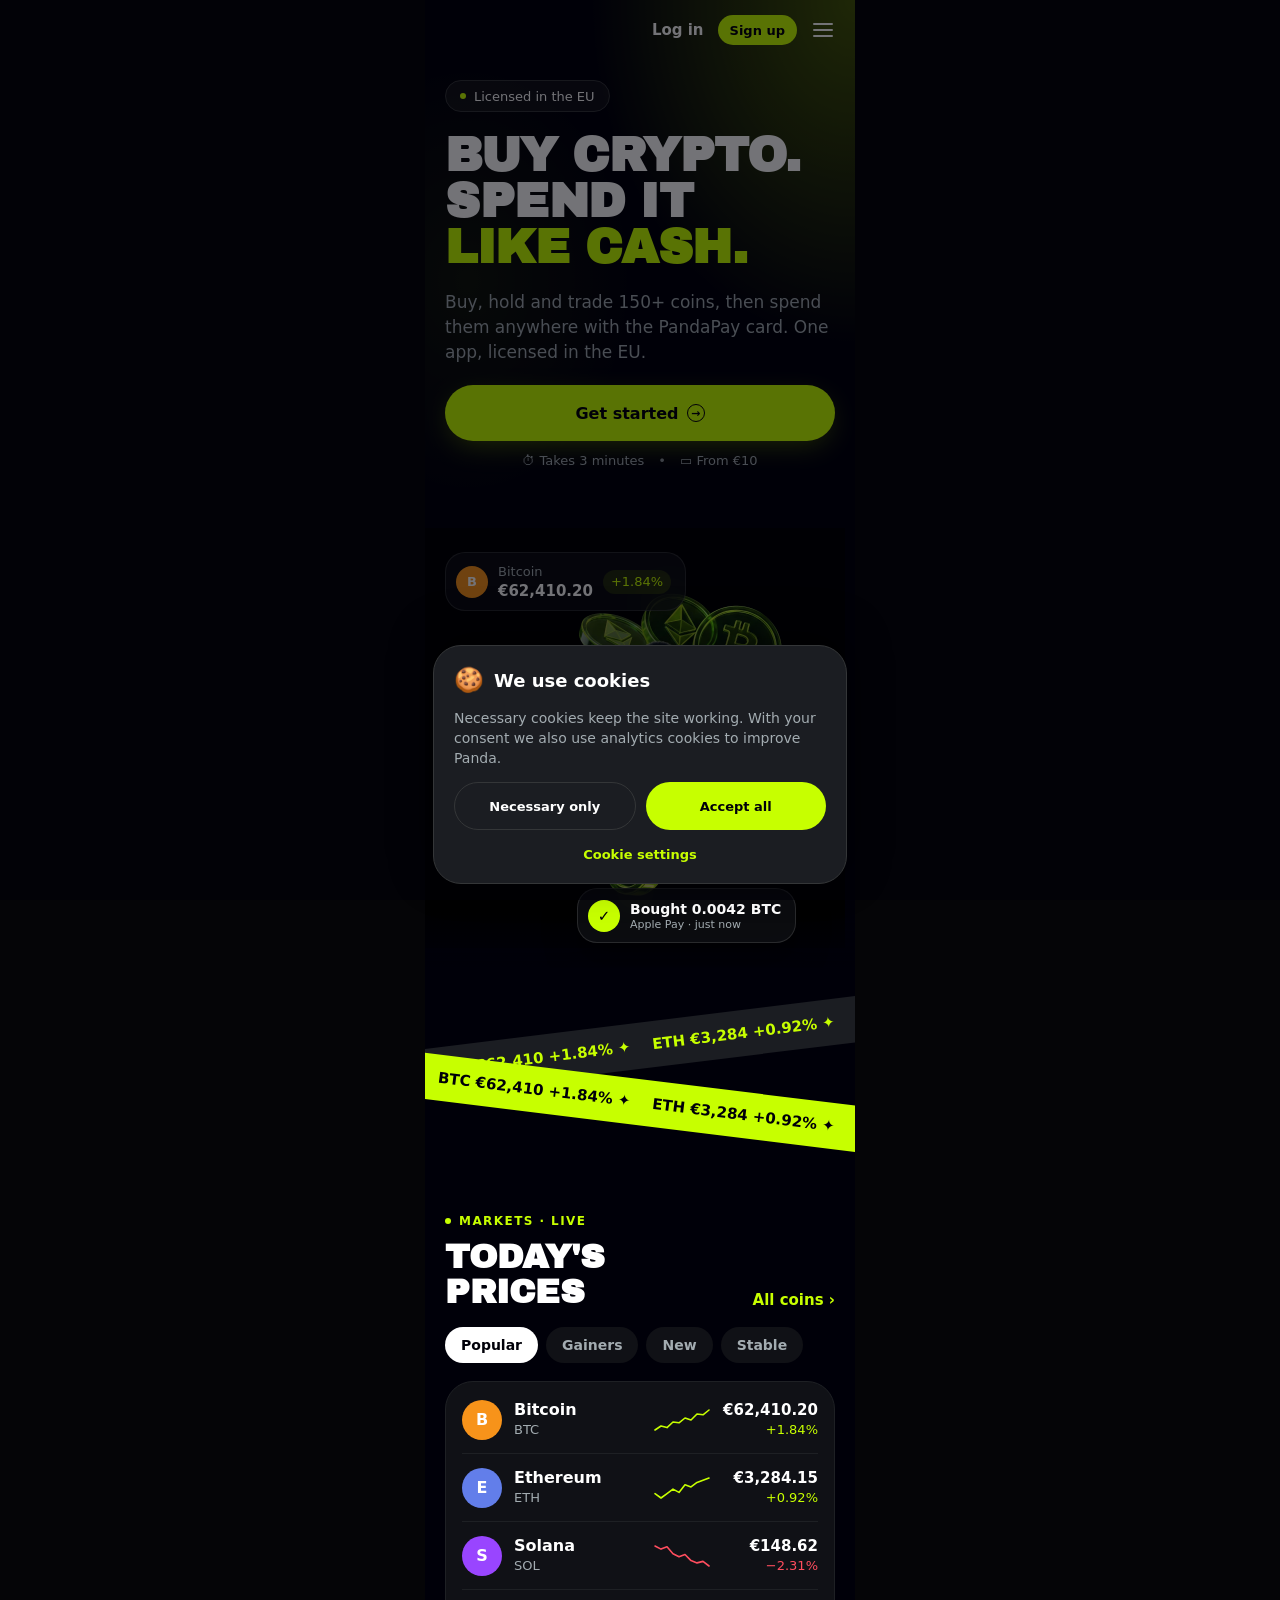
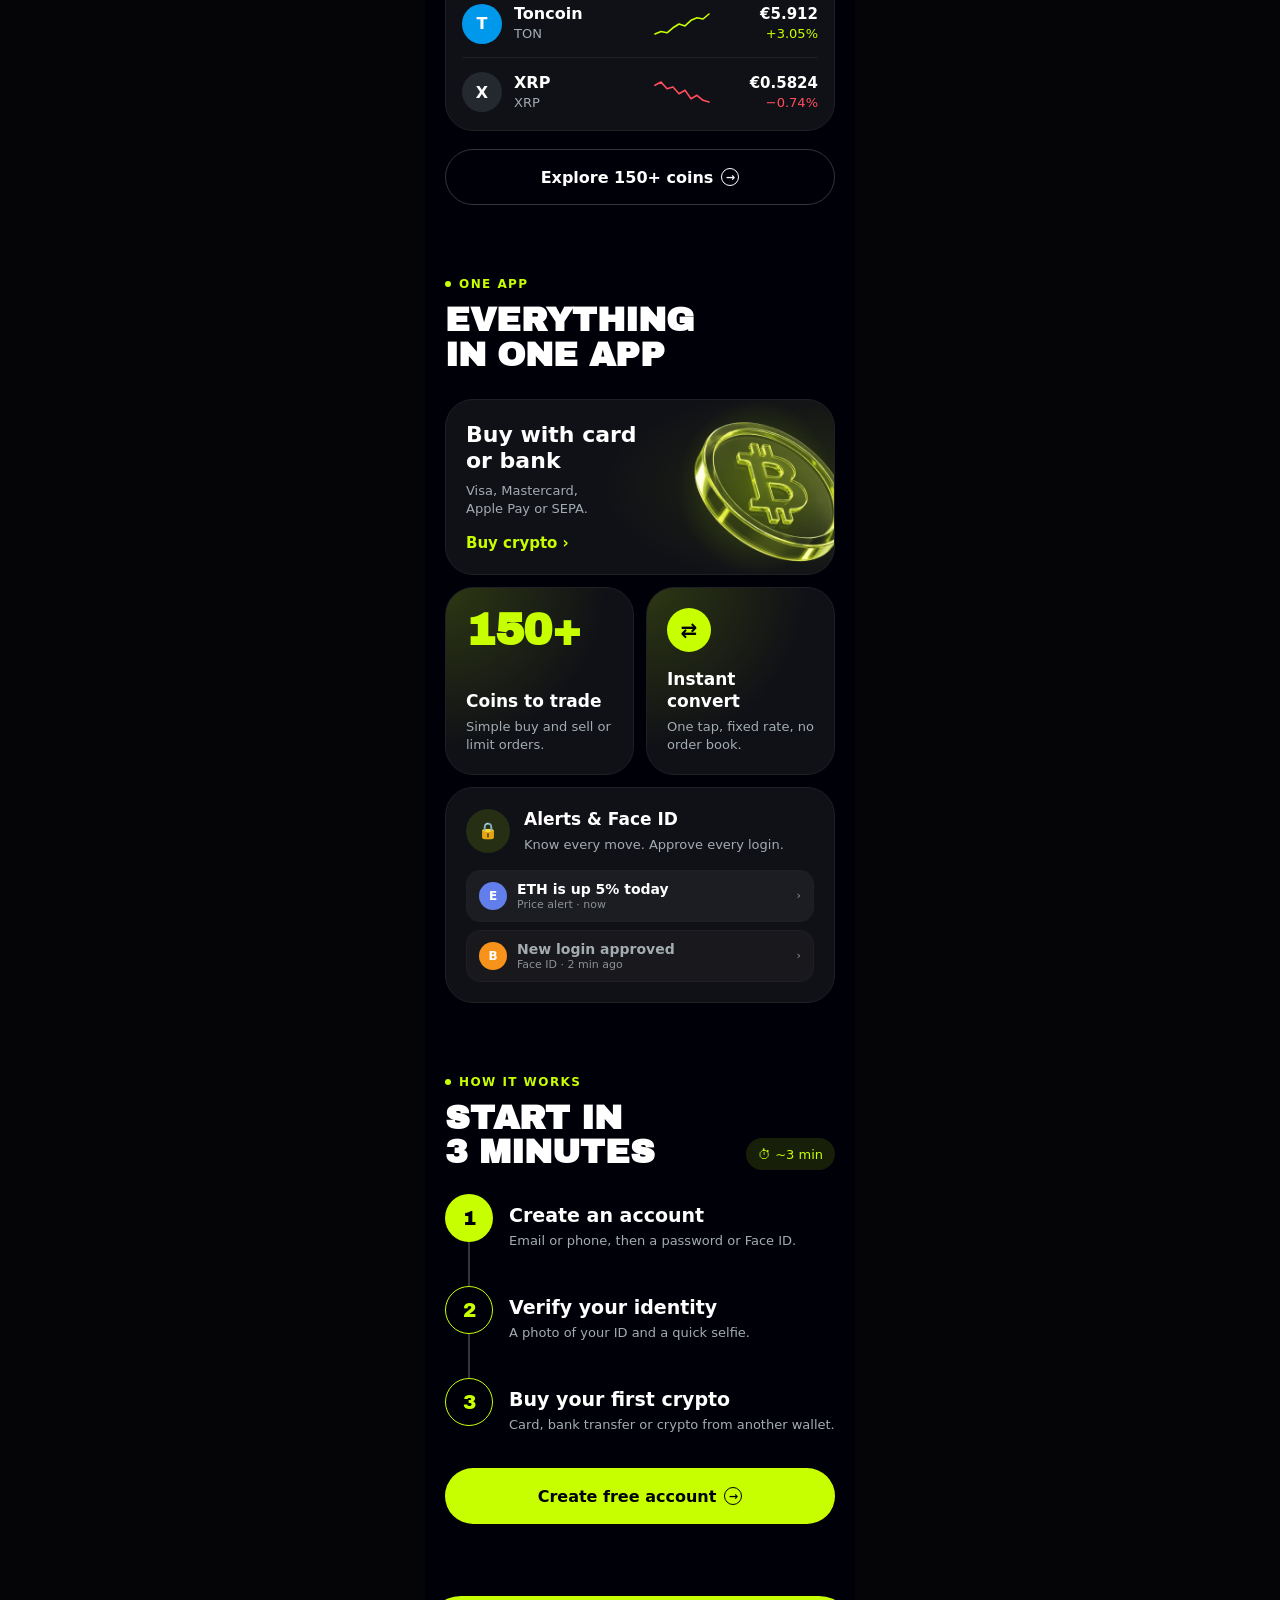
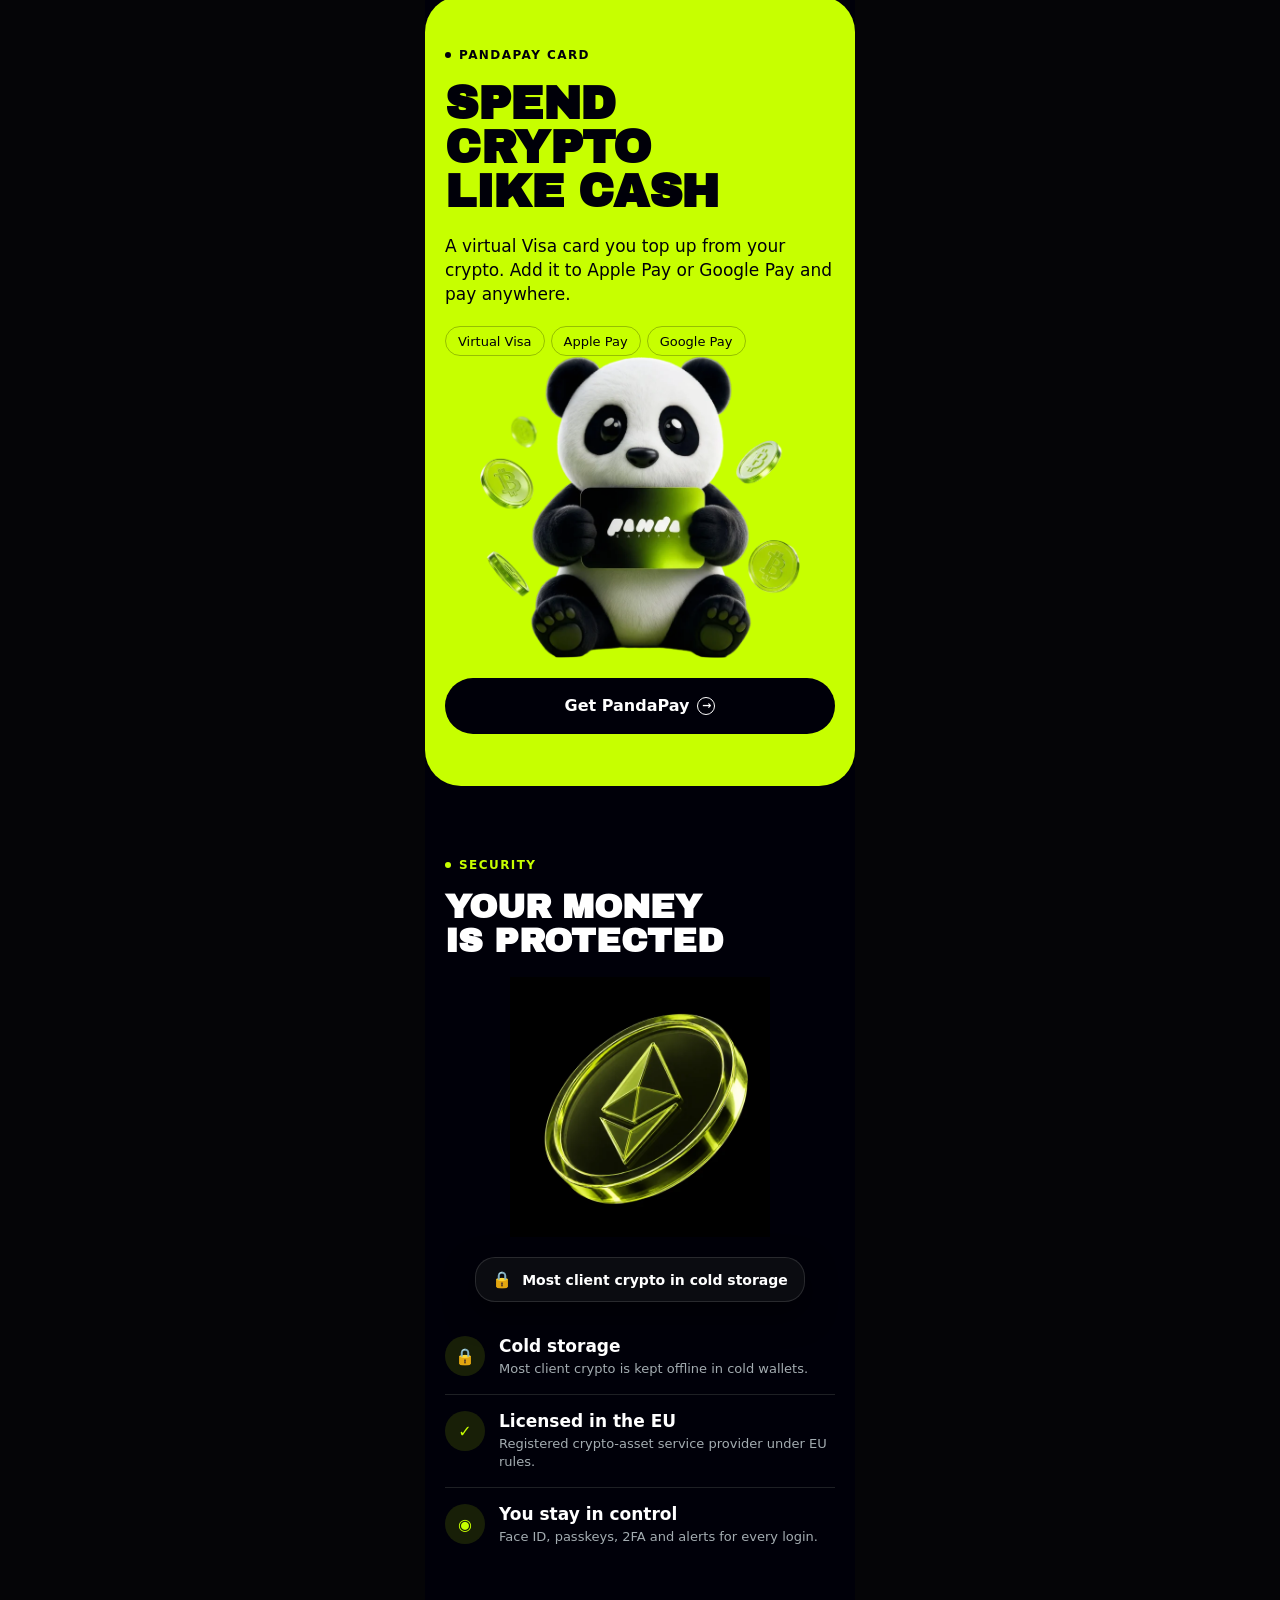
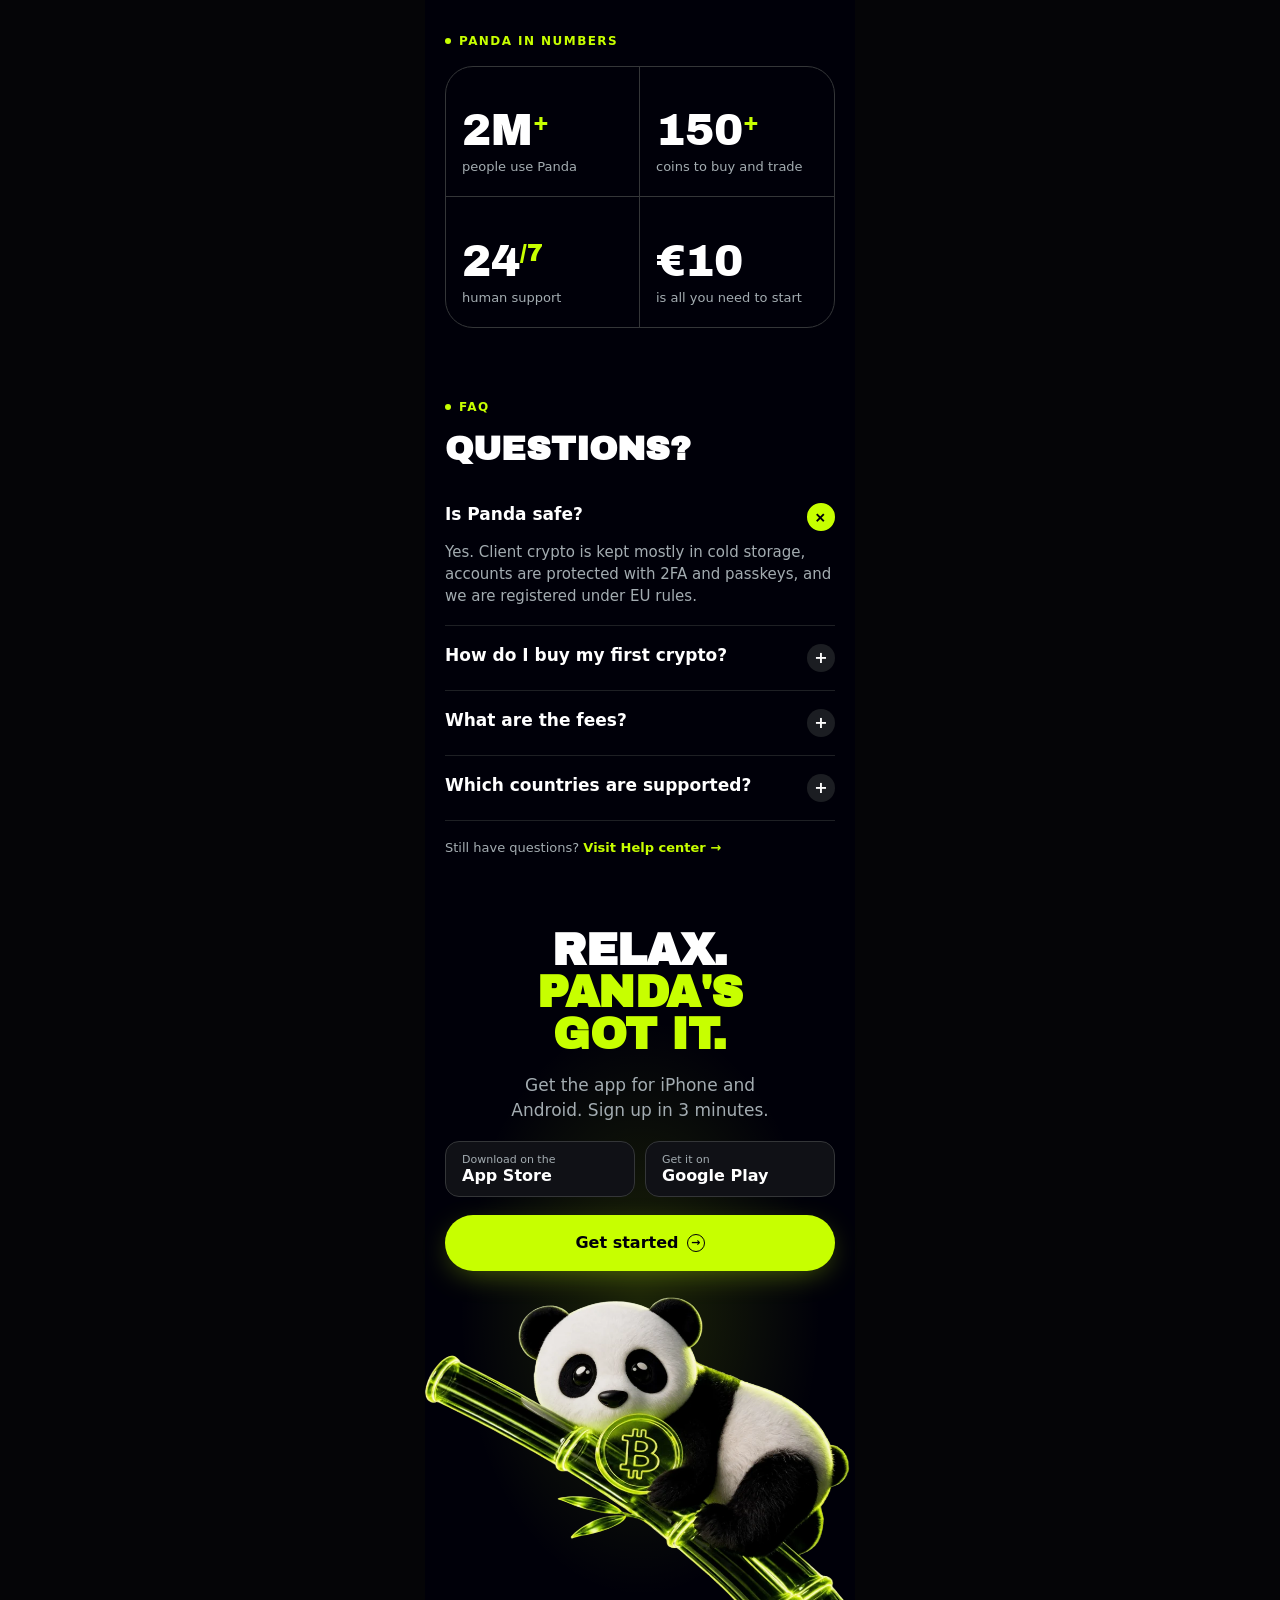
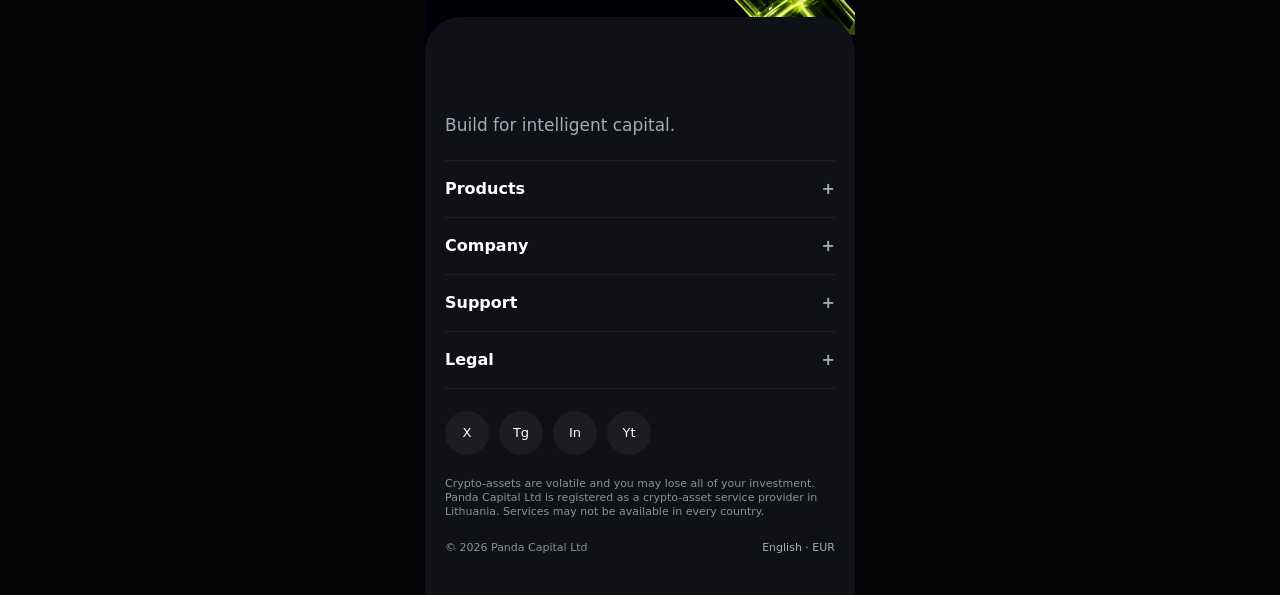
==== index.html @ d00f2fda "Panda Capital mobile site prototype (v3)" ====
<!doctype html>
<html lang="en">
<head>
<meta charset="utf-8">
<meta name="viewport" content="width=device-width, initial-scale=1, viewport-fit=cover">
<title>Panda Capital</title>
<meta name="theme-color" content="#000009">
<meta name="robots" content="noindex, nofollow">
<link rel="preconnect" href="https://fonts.googleapis.com">
<link rel="preconnect" href="https://fonts.gstatic.com" crossorigin>
<!-- Запасной дисплейный шрифт: ABC Gravity - триал, работает только где он установлен локально -->
<link href="https://fonts.googleapis.com/css2?family=Archivo+Black&display=swap" rel="stylesheet">
<style>
:root{
  --bg:#000009; --surface:#101116; --elevated:#1b1d22; --field:#15171b;
  --text:#fff; --text2:#a3acb1; --text3:#8a9195; --on-accent:#000009;
  --line:#1e2024; --line-strong:#343638;
  --lime:#c7ff00; --lime-soft:rgba(199,255,0,.12); --down:#ff4d5e; --down-soft:rgba(255,77,94,.15);
  --r-s:8px; --r-m:14px; --r-l:20px; --r-xl:28px;
  --g:20px;
  --display:'ABC Gravity Unlicensed Trial','ABC Gravity','Archivo Black',system-ui,sans-serif;
  --sans:-apple-system,BlinkMacSystemFont,'SF Pro Text','SF Pro',system-ui,'Segoe UI',Roboto,sans-serif;
}
*{box-sizing:border-box;margin:0;padding:0}
html{background:#050507}
body{font-family:var(--sans);color:var(--text);background:var(--bg);-webkit-font-smoothing:antialiased;max-width:430px;margin:0 auto;min-height:100vh;overflow-x:hidden;position:relative}
a{color:inherit;text-decoration:none}
button{font:inherit;color:inherit;background:none;border:0;cursor:pointer}
input{font:inherit;color:inherit;background:none;border:0;outline:0;width:100%}
img{display:block;max-width:100%}

/* ---------- свечение из правого верхнего угла (за шапкой) ---------- */
.glow{position:absolute;inset:0 0 auto 0;height:560px;pointer-events:none;z-index:0;
  background:radial-gradient(62% 62% at 100% 0%,rgba(199,255,0,.34),rgba(199,255,0,0) 100%),radial-gradient(40% 40% at 10% 50%,rgba(199,255,0,.08),rgba(199,255,0,0) 100%)}
.page{position:relative;display:none}
.page.on{display:block}
.page>*{position:relative;z-index:1}
.page>.glow{position:absolute;z-index:0}

/* ---------- шапка ---------- */
.hdr{display:flex;align-items:center;justify-content:space-between;height:60px;padding:0 var(--g);position:sticky;top:0;z-index:20;transition:background .2s}
.hdr.scrolled{background:rgba(0,0,9,.82);backdrop-filter:blur(16px);-webkit-backdrop-filter:blur(16px)}
.logo{width:104px;height:30px}
.hdr-r{display:flex;align-items:center;gap:14px}
.hdr .login{font-size:15px;font-weight:600}
.pill-lime{background:var(--lime);color:var(--on-accent);font-size:13px;font-weight:600;height:30px;padding:0 12px;border-radius:999px;display:inline-flex;align-items:center}
.burger{width:24px;height:24px;display:grid;place-items:center}
.burger i,.burger i:before,.burger i:after{display:block;width:20px;height:2px;background:#fff;border-radius:2px;position:relative;content:""}
.burger i:before{position:absolute;top:-6px}.burger i:after{position:absolute;top:6px}
.close-btn{width:40px;height:40px;border-radius:50%;background:var(--surface);display:grid;place-items:center;font-size:14px;font-weight:700}

/* ---------- типографика ---------- */
.disp{font-family:var(--display);font-weight:900;text-transform:uppercase;letter-spacing:-.01em;line-height:.98}
.lime{color:var(--lime)}
.eyebrow{display:flex;align-items:center;gap:8px;font-size:12px;font-weight:600;letter-spacing:.12em;text-transform:uppercase;color:var(--lime)}
.eyebrow:before{content:"";width:6px;height:6px;border-radius:50%;background:currentColor}
.h2{font-family:var(--display);font-size:34px;line-height:1.02;text-transform:uppercase}
.lede{font-size:17px;line-height:25px;color:var(--text2)}
.cap{font-size:13px;line-height:18px;color:var(--text2)}
.micro{font-size:11px;line-height:14px;color:var(--text3)}
.sec{padding:0 var(--g);margin-top:72px}
.sec>*+*{margin-top:18px}
.title-block>*+*{margin-top:12px}

/* ---------- кнопки ---------- */
.btn{display:flex;align-items:center;justify-content:center;gap:8px;height:56px;width:100%;border-radius:999px;font-size:16px;font-weight:600;transition:transform .12s,opacity .12s}
.btn:active{transform:scale(.98)}
.btn.lime{background:var(--lime);color:var(--on-accent)}
.btn.shine{box-shadow:0 8px 28px -6px rgba(199,255,0,.35)}
.btn.dark{background:var(--elevated)}
.btn.black{background:#000009;color:#fff}
.btn.ghost{border:1px solid var(--line-strong)}
.btn.sm{height:48px;font-size:13px}
.btn[disabled]{opacity:.5;pointer-events:none}
.arr{width:18px;height:18px;border-radius:50%;border:1.6px solid currentColor;display:inline-grid;place-items:center;font-size:11px;line-height:1}

/* ---------- карточки ---------- */
.card{background:var(--surface);border:1px solid var(--line);border-radius:var(--r-xl)}
.chip{display:inline-flex;align-items:center;gap:8px;height:32px;padding:0 14px;border-radius:999px;background:rgba(255,255,255,.06);border:1px solid var(--line-strong);font-size:13px;font-weight:500}
.chip .dot{width:6px;height:6px;border-radius:50%;background:var(--lime)}
.tag{display:inline-flex;align-items:center;height:28px;padding:0 12px;border-radius:999px;background:rgba(255,255,255,.06);font-size:13px;font-weight:500;color:var(--text2)}
.seg{display:flex;gap:8px;overflow-x:auto;scrollbar-width:none}
.seg::-webkit-scrollbar{display:none}
.seg button{flex:none;height:36px;padding:0 16px;border-radius:999px;background:var(--surface);color:var(--text2);font-size:14px;font-weight:600}
.seg button.on{background:#fff;color:var(--on-accent)}
.hair{height:1px;background:var(--line)}
.glass{display:inline-flex;align-items:center;gap:10px;padding:10px 14px 10px 10px;border-radius:var(--r-l);background:rgba(16,17,22,.72);border:1px solid rgba(255,255,255,.12);backdrop-filter:blur(18px);-webkit-backdrop-filter:blur(18px);box-shadow:0 12px 30px rgba(0,0,0,.5)}
.coin{flex:none;border-radius:50%;display:grid;place-items:center;font-weight:700;color:#fff}
.badge-up{display:inline-flex;align-items:center;height:24px;padding:0 8px;border-radius:999px;background:var(--lime-soft);color:var(--lime);font-size:13px;font-weight:500}
.up{color:var(--lime)}.down{color:var(--down)}
.screen{mix-blend-mode:screen}

/* ---------- HOME ---------- */
.hero{padding:20px var(--g) 0}
.hero>*+*{margin-top:20px}
.hero h1{font-size:48px;line-height:46px}
.hero-meta{display:flex;justify-content:center;gap:14px;font-size:13px;color:var(--text2);margin-top:12px}
.hero-meta span+span:before{content:"•";margin-right:14px;color:var(--text3)}
.hero-vis{position:relative;height:480px;margin:20px 0 8px;overflow:hidden}
.hero-vis img{position:absolute;left:0;top:40px;width:420px;height:420px}
.hero-vis:after{content:"";position:absolute;inset:0;background:linear-gradient(180deg,rgba(0,0,9,0) 86%,#000009)}
.hero-vis .glass{position:absolute;z-index:2}
.float{animation:float 5s ease-in-out infinite}
@keyframes float{50%{transform:translateY(-6px)}}

.tickers{position:relative;height:190px;overflow:hidden}
.band{position:absolute;left:-14px;width:200%;height:46px;display:flex;align-items:center;white-space:nowrap}
.band .track{display:flex;gap:22px;padding-left:24px;animation:marq 26s linear infinite}
.band span{font-size:15px;font-weight:600}
.band b{font-weight:700}
.band.a{top:22px;background:var(--elevated);color:var(--lime);transform:rotate(-7deg)}
.band.b{top:128px;background:var(--lime);color:var(--on-accent);transform:rotate(7deg)}
.band.b .track{animation-direction:reverse}
@keyframes marq{to{transform:translateX(-50%)}}

.mrow{display:flex;align-items:center;gap:12px;height:68px;border-bottom:1px solid var(--line)}
.mrow:last-child{border-bottom:0}
.mrow .nm{flex:1;min-width:0}
.mrow .nm b{display:block;font-size:16px;font-weight:600}
.mrow .px{width:96px;text-align:right}
.mrow .px b{display:block;font-size:15px;font-weight:600}
.mrow .px small{font-size:13px;font-weight:500}
.mcard{padding:4px 16px}

.bento{display:grid;grid-template-columns:1fr 1fr;gap:12px}
.tile{padding:20px;border-radius:var(--r-xl);background:var(--surface);border:1px solid var(--line);overflow:hidden;position:relative}
.tile.wide{grid-column:1/-1}
.tile h3{font-size:17px;line-height:22px;font-weight:600}
.tile p{margin-top:6px}
.half{height:188px;display:flex;flex-direction:column;justify-content:space-between;background:radial-gradient(85% 85% at 0 0,rgba(199,255,0,.16),rgba(199,255,0,0)),var(--surface)}
.buy-tile{height:176px;padding:0;display:flex;background:radial-gradient(60% 60% at 100% 50%,rgba(199,255,0,.10),rgba(199,255,0,0)),var(--surface)}
.buy-tile .txt{flex:1;padding:22px 0 22px 20px;display:flex;flex-direction:column;justify-content:space-between}
.buy-tile h3{font-size:22px;line-height:26px;font-weight:700}
.buy-tile .coin-col{width:156px;padding-right:10px;display:grid;place-items:center;background:radial-gradient(50% 50% at 50% 50%,rgba(199,255,0,.24),rgba(199,255,0,0))}
.buy-tile .coin-col img{width:184px;height:184px;max-width:none}
.link{display:inline-flex;align-items:center;gap:4px;font-size:15px;font-weight:600;color:var(--lime)}
.ic-circle{width:44px;height:44px;border-radius:50%;display:grid;place-items:center;flex:none}
.note{display:flex;align-items:center;gap:10px;height:52px;padding:0 12px;border-radius:var(--r-m);background:var(--elevated);border:1px solid var(--line)}
.note.dim{background:rgba(255,255,255,.03)}

.steps .st{display:flex;gap:16px}
.steps .num{width:48px;display:flex;flex-direction:column;align-items:center}
.steps .num i{width:48px;height:48px;border-radius:50%;display:grid;place-items:center;font-family:var(--display);font-style:normal;font-size:20px;border:1.5px solid var(--lime);color:var(--lime)}
.steps .st:first-child .num i{background:var(--lime);color:var(--on-accent);border:0}
.steps .num:after{content:"";width:2px;flex:1;min-height:44px;background:var(--line-strong)}
.steps .st:last-child .num:after{display:none}
.steps .tx{padding-top:10px;padding-bottom:16px}
.steps .tx b{display:block;font-size:19px;font-weight:600;margin-bottom:6px}

.pp{background:var(--lime);color:var(--on-accent);border-radius:36px;padding:52px var(--g);margin-top:72px}
.pp>*+*{margin-top:20px}
.pp .eyebrow{color:var(--on-accent)}
.pp h2{font-size:46px;line-height:44px}
.pp .lede{color:var(--on-accent);line-height:24px}
.pp .tags span{display:inline-flex;height:30px;padding:0 12px;border-radius:999px;border:1px solid rgba(0,0,9,.25);align-items:center;font-size:13px;font-weight:500;margin-right:6px}
.pp img{width:320px;margin:0 auto}

.sec-item{display:flex;gap:14px;padding:16px 0;border-bottom:1px solid var(--line)}
.sec-item:last-child{border:0}
.sec-item b{display:block;font-size:17px;font-weight:600;margin-bottom:4px}
.sec-item .ic-circle{width:40px;height:40px;background:var(--lime-soft);color:var(--lime)}

.stats{display:grid;grid-template-columns:1fr 1fr;border:1px solid var(--line-strong);border-radius:var(--r-xl);overflow:hidden}
.stats>div{height:130px;padding:20px 16px;display:flex;flex-direction:column;justify-content:flex-end;gap:6px}
.stats>div:nth-child(odd){border-right:1px solid var(--line-strong)}
.stats>div:nth-child(-n+2){border-bottom:1px solid var(--line-strong)}
.stats .n{font-family:var(--display);font-size:44px;line-height:44px}
.stats .n sup{font-size:24px;color:var(--lime);vertical-align:top;line-height:28px}

.final{text-align:center;padding:0 var(--g);margin-top:72px;background:radial-gradient(42% 42% at 50% 55%,rgba(199,255,0,.14),rgba(199,255,0,0))}
.final h2{font-size:44px;line-height:42px}
.final>*+*{margin-top:18px}
.stores{display:flex;gap:10px}
.store{flex:1;height:56px;padding:0 16px;border-radius:var(--r-m);background:var(--surface);border:1px solid var(--line-strong);text-align:left;display:flex;flex-direction:column;justify-content:center}
.store small{font-size:11px;color:var(--text2)}.store b{font-size:16px;font-weight:600}
.final-vis{position:relative;height:320px;margin:26px calc(-1 * var(--g)) 0}
.final-vis img{position:absolute;left:0;top:0;width:100%;height:338px;max-width:none}

.faq details{border-bottom:1px solid var(--line);padding:18px 0}
.faq summary{list-style:none;display:flex;justify-content:space-between;gap:12px;font-size:17px;font-weight:600;line-height:23px;cursor:pointer}
.faq summary::-webkit-details-marker{display:none}
.faq summary i{flex:none;width:28px;height:28px;border-radius:50%;background:var(--elevated);display:grid;place-items:center;font-style:normal;font-size:16px;font-weight:700}
.faq details[open] summary i{background:var(--lime);color:var(--on-accent);transform:rotate(45deg)}
.faq details p{margin-top:10px;font-size:15px;line-height:22px;color:var(--text2)}

.foot{background:var(--surface);border-radius:36px 36px 0 0;padding:44px var(--g) 40px;position:relative;z-index:2}
.foot>*+*{margin-top:22px}
.foot details{border-bottom:1px solid var(--line)}
.foot summary{list-style:none;height:56px;display:flex;align-items:center;justify-content:space-between;font-size:16px;font-weight:600;cursor:pointer}
.foot summary::-webkit-details-marker{display:none}
.foot summary:after{content:"+";color:var(--text2)}
.foot details[open] summary:after{content:"−"}
.foot details a{display:block;padding:0 0 14px;color:var(--text2);font-size:15px}
.soc{display:flex;gap:10px}
.soc a{width:44px;height:44px;border-radius:50%;background:var(--elevated);display:grid;place-items:center;font-size:13px;font-weight:500}

/* ---------- внутренние страницы ---------- */
.phero{padding:16px var(--g) 28px}
.phero>*+*{margin-top:16px}
.phero h1{font-size:44px;line-height:43px}
.search{display:flex;align-items:center;gap:10px;height:48px;padding:0 16px;border-radius:999px;background:var(--surface);border:1px solid var(--line)}
.search svg{flex:none}
.movers{display:flex;gap:10px;overflow-x:auto;margin:0 calc(-1*var(--g));padding:0 var(--g);scrollbar-width:none}
.movers::-webkit-scrollbar{display:none}
.mover{flex:none;width:150px;padding:16px;border-radius:var(--r-xl);background:var(--surface);border:1px solid var(--line)}
.mover>*+*{margin-top:12px}
.pager{display:flex;justify-content:center;gap:8px}
.pager span{width:40px;height:40px;border-radius:50%;background:var(--surface);display:grid;place-items:center;font-size:14px;font-weight:600}
.pager span.on{background:var(--lime);color:var(--on-accent)}
.cta-lime{display:flex;align-items:center;gap:16px;padding:24px;border-radius:var(--r-xl);background:var(--lime);color:var(--on-accent)}
.cta-lime .go{width:52px;height:52px;border-radius:50%;background:#000009;color:var(--lime);display:grid;place-items:center;font-size:22px;flex:none}

.crumbs{display:flex;gap:6px;font-size:13px;color:var(--text3)}
.crumbs b{color:var(--text2);font-weight:400}
.tf{display:flex;height:40px;padding:4px;border-radius:999px;background:var(--surface)}
.tf button{flex:1;border-radius:999px;font-size:13px;font-weight:600;color:var(--text3)}
.tf button.on{background:var(--elevated);color:#fff}
.kv{padding:4px 16px}
.kv div{display:flex;justify-content:space-between;height:52px;align-items:center;border-bottom:1px solid var(--line);font-size:15px}
.kv div:last-child{border:0}
.kv span{color:var(--text2)}.kv b{font-weight:600}
.stat2{display:grid;grid-template-columns:1fr 1fr;gap:10px}
.stat2>div{padding:16px;border-radius:var(--r-xl);background:var(--surface);border:1px solid var(--line)}
.stat2 b{display:block;font-family:var(--display);font-size:24px;margin-top:6px}

.field{display:flex;align-items:center;justify-content:space-between;height:64px;padding:0 16px;border-radius:var(--r-l);background:var(--field);border:1.5px solid transparent}
.field.focus{border-color:var(--lime)}
.field.err{border-color:var(--down)}
.field input{font-size:24px;font-weight:600}
.cur{display:inline-flex;align-items:center;gap:6px;height:36px;padding:0 10px 0 6px;border-radius:999px;background:var(--elevated);font-size:14px;font-weight:600;flex:none}
.quick{display:flex;gap:8px}
.quick button{flex:1;height:34px;border-radius:999px;background:var(--field);font-size:13px;font-weight:600;color:var(--text2)}
.quick button.on{background:var(--lime-soft);color:var(--lime)}
.err-t{display:flex;align-items:center;gap:6px;font-size:13px;color:var(--down);margin-top:8px}
.widget{padding:16px;border-radius:var(--r-xl);background:var(--surface);border:1px solid var(--line);box-shadow:0 20px 60px rgba(199,255,0,.10)}
.widget>*+*{margin-top:14px}
.method{display:flex;align-items:center;gap:14px;padding:16px;border-radius:var(--r-xl);background:var(--surface);border:1px solid var(--line)}
.method .ic-circle{background:var(--lime-soft);color:var(--lime)}
.method .fee{height:28px;padding:0 10px;border-radius:999px;background:var(--elevated);display:grid;place-items:center;font-size:13px;font-weight:500}
.method .fee.free{background:var(--lime);color:var(--on-accent)}

.tbl{border-radius:var(--r-xl);background:var(--surface);border:1px solid var(--line);overflow:hidden}
.tbl .h,.tbl .r{display:flex;align-items:center;gap:8px;padding:0 16px}
.tbl .h{height:40px;background:var(--elevated);font-size:11px;font-weight:500;color:var(--text3)}
.tbl .r{height:52px;border-top:1px solid var(--line);font-size:15px}
.tbl .h>:first-child,.tbl .r>:first-child{flex:1}
.tbl .h>:not(:first-child),.tbl .r>:not(:first-child){width:78px;text-align:right;font-weight:600}
.bigfee{display:grid;grid-template-columns:1fr 1fr;gap:10px}
.bigfee>div{height:120px;padding:16px;border-radius:var(--r-xl);background:var(--surface);border:1px solid var(--line);display:flex;flex-direction:column;justify-content:flex-end;gap:4px}
.bigfee b{font-family:var(--display);font-size:34px;color:var(--lime)}

.topics{display:grid;grid-template-columns:1fr 1fr;gap:10px}
.topic{height:128px;padding:16px;border-radius:var(--r-xl);background:var(--surface);border:1px solid var(--line);display:flex;flex-direction:column;justify-content:space-between}
.topic .ic-circle{width:40px;height:40px;background:var(--lime-soft);color:var(--lime)}
.topic b{display:block;font-size:16px;font-weight:600}
.arow{display:flex;justify-content:space-between;align-items:center;height:56px;border-bottom:1px solid var(--line);font-size:16px;font-weight:500}
.arow:last-child{border:0}
.callout{display:flex;gap:12px;padding:16px;border-radius:var(--r-l);background:var(--lime-soft);border:1px solid var(--lime);font-size:15px;line-height:22px}

.auth{padding:24px var(--g) 40px}
.auth>*+*{margin-top:20px}
.auth h1{font-size:44px;line-height:42px}
.inp label{display:block;font-size:13px;color:var(--text2);margin-bottom:8px}
.inp .box{display:flex;align-items:center;height:56px;padding:0 16px;border-radius:var(--r-l);background:var(--field);border:1px solid var(--line)}
.inp .box:focus-within{border:1.5px solid var(--lime)}
.inp.err .box{border:1.5px solid var(--down)}
.inp input{font-size:16px;font-weight:500}
.or{display:flex;align-items:center;gap:12px;font-size:13px;color:var(--text3)}
.or:before,.or:after{content:"";flex:1;height:1px;background:var(--line)}
.row2{display:flex;gap:10px}
.trust{display:flex;gap:8px;flex-wrap:wrap}
.trust span{display:inline-flex;align-items:center;gap:6px;height:30px;padding:0 10px;border-radius:999px;background:rgba(255,255,255,.06);font-size:13px;font-weight:500;color:var(--text2)}
.trust span:before{content:"✓";color:var(--lime);font-size:11px}

/* 404 */
.nf{min-height:100vh;display:flex;flex-direction:column;background:radial-gradient(60% 60% at 50% 95%,rgba(199,255,0,.22),rgba(199,255,0,0)),var(--bg);overflow:hidden;position:relative}
.nf .c{padding:28px var(--g) 0;text-align:center;display:flex;flex-direction:column;align-items:center;gap:14px}
.nf .big{font-family:var(--display);font-size:96px;line-height:90px;color:var(--lime)}
.nf .bamboo{margin-top:auto;width:100%;max-width:none}

/* меню и cookie */
.overlay{position:fixed;inset:0;max-width:430px;margin:0 auto;z-index:50;background:var(--bg);display:none;flex-direction:column}
.overlay.on{display:flex}
.menu-list{padding:16px var(--g) 0}
.mi{display:flex;align-items:center;gap:14px;height:76px;border-bottom:1px solid var(--line)}
.mi .ic-circle{background:var(--surface);color:var(--lime)}
.mi b{display:block;font-size:20px;font-weight:700}
.mi div{flex:1}
.menu-bottom{margin-top:auto;padding:16px var(--g) 40px}
.menu-bottom>*+*{margin-top:14px}
.cookie{position:fixed;left:50%;bottom:16px;transform:translateX(-50%);width:calc(min(100vw,430px) - 16px);z-index:60;padding:20px;border-radius:var(--r-xl);background:var(--elevated);border:1px solid var(--line-strong);box-shadow:0 -10px 40px rgba(0,0,0,.6);display:none}
.cookie.on{display:block}
.cookie>*+*{margin-top:14px}
.cookie-dim{position:fixed;inset:0;background:rgba(0,0,9,.55);z-index:55;display:none}
.cookie-dim.on{display:block}
.sp{height:64px}
</style>
</head>
<body>

<!-- ======================= ШАБЛОНЫ ======================= -->
<template id="t-hdr">
  <header class="hdr">
    <a href="#/" class="logo" aria-label="Panda Capital"></a>
    <div class="hdr-r"><a class="login" href="#/login">Log in</a><a class="pill-lime" href="#/signup">Sign up</a><button class="burger" data-menu aria-label="Menu"><i></i></button></div>
  </header>
</template>
<template id="t-hdr-x">
  <header class="hdr"><a href="#/" class="logo" aria-label="Panda Capital"></a><a class="close-btn" href="#/" aria-label="Close">✕</a></header>
</template>
<template id="t-foot">
  <div class="sp"></div>
  <footer class="foot">
    <a href="#/" class="logo" style="display:block"></a>
    <p class="lede" style="font-weight:500">Build for intelligent capital.</p>
    <div>
      <div class="hair"></div>
      <details><summary>Products</summary><a href="#/buy">Buy crypto</a><a href="#/markets">Markets</a><a href="#/pandapay">PandaPay</a></details>
      <details><summary>Company</summary><a href="#/">About</a><a href="#/">Careers</a></details>
      <details><summary>Support</summary><a href="#/help">Help center</a><a href="#/fees">Fees</a></details>
      <details><summary>Legal</summary><a href="#/">Terms of service</a><a href="#/">Privacy policy</a></details>
    </div>
    <div class="soc"><a href="#">X</a><a href="#">Tg</a><a href="#">In</a><a href="#">Yt</a></div>
    <p class="micro">Crypto-assets are volatile and you may lose all of your investment. Panda Capital Ltd is registered as a crypto-asset service provider in Lithuania. Services may not be available in every country.</p>
    <div style="display:flex;justify-content:space-between" class="micro"><span>© 2026 Panda Capital Ltd</span><span style="color:var(--text2)">English · EUR</span></div>
  </footer>
</template>

<!-- ======================= HOME ======================= -->
<main class="page" data-route="/">
  <div class="glow"></div>
  <div data-hdr></div>
  <section class="hero">
    <span class="chip"><i class="dot"></i>Licensed in the EU</span>
    <h1 class="disp">Buy crypto.<br>Spend it<br><span class="lime">like cash.</span></h1>
    <p class="lede">Buy, hold and trade 150+ coins, then spend them anywhere with the PandaPay card. One app, licensed in the EU.</p>
    <div>
      <a class="btn lime shine" href="#/signup">Get started <span class="arr">→</span></a>
      <div class="hero-meta"><span>⏱ Takes 3 minutes</span><span>▭ From €10</span></div>
    </div>
  </section>
  <div class="hero-vis">
    <img src="img/hero.webp" class="screen" alt="">
    <div class="glass float" style="left:20px;top:64px"><span class="coin" style="width:32px;height:32px;background:#F7931A;font-size:13px">B</span><div><div class="cap">Bitcoin</div><b style="font-size:15px">€62,410.20</b></div><span class="badge-up">+1.84%</span></div>
    <div class="glass float" style="left:152px;top:400px;animation-delay:1.2s"><span class="coin" style="width:32px;height:32px;background:var(--lime);color:var(--on-accent);font-size:15px">✓</span><div><b style="font-size:14px">Bought 0.0042 BTC</b><div class="micro" style="color:var(--text2)">Apple Pay · just now</div></div></div>
  </div>

  <div class="tickers"><div class="band a"><div class="track" data-ticks="dim"></div></div><div class="band b"><div class="track" data-ticks></div></div></div>

  <section class="sec" style="margin-top:48px">
    <div style="display:flex;justify-content:space-between;align-items:flex-end"><div class="title-block"><div class="eyebrow">Markets · live</div><h2 class="h2">Today's<br>prices</h2></div><a class="link" href="#/markets">All coins ›</a></div>
    <div class="seg" data-seg><button class="on">Popular</button><button>Gainers</button><button>New</button><button>Stable</button></div>
    <div class="card mcard" data-markets="5"></div>
    <a class="btn ghost" href="#/markets">Explore 150+ coins <span class="arr">→</span></a>
  </section>

  <section class="sec">
    <div class="title-block"><div class="eyebrow">One app</div><h2 class="h2">Everything<br>in one app</h2></div>
    <div class="bento" style="margin-top:26px">
      <a class="tile wide buy-tile" href="#/buy">
        <div class="txt"><div><h3>Buy with card<br>or bank</h3><p class="cap" style="margin-top:8px">Visa, Mastercard,<br>Apple Pay or SEPA.</p></div><span class="link">Buy crypto ›</span></div>
        <div class="coin-col"><img src="img/coin.webp" class="screen" alt=""></div>
      </a>
      <div class="tile half"><div class="disp lime" style="font-size:44px;line-height:44px">150+</div><div><h3>Coins to trade</h3><p class="cap">Simple buy and sell or limit orders.</p></div></div>
      <div class="tile half"><div class="ic-circle" style="background:var(--lime);color:var(--on-accent);font-size:20px;font-weight:700">⇄</div><div><h3>Instant convert</h3><p class="cap">One tap, fixed rate, no order book.</p></div></div>
      <div class="tile wide">
        <div style="display:flex;gap:14px;align-items:center"><div class="ic-circle" style="background:var(--lime-soft);color:var(--lime)">🔒</div><div><h3>Alerts &amp; Face ID</h3><p class="cap">Know every move. Approve every login.</p></div></div>
        <div style="display:grid;gap:8px;margin-top:16px">
          <div class="note"><span class="coin" style="width:28px;height:28px;background:#627EEA;font-size:12px">E</span><div style="flex:1"><b style="font-size:14px">ETH is up 5% today</b><div class="micro">Price alert · now</div></div><span class="micro">›</span></div>
          <div class="note dim"><span class="coin" style="width:28px;height:28px;background:#F7931A;font-size:12px">B</span><div style="flex:1"><b style="font-size:14px;color:var(--text2)">New login approved</b><div class="micro">Face ID · 2 min ago</div></div><span class="micro">›</span></div>
        </div>
      </div>
    </div>
  </section>

  <section class="sec">
    <div style="display:flex;justify-content:space-between;align-items:flex-end"><div class="title-block"><div class="eyebrow">How it works</div><h2 class="h2">Start in<br>3 minutes</h2></div><span class="badge-up" style="height:32px;padding:0 12px">⏱ ~3 min</span></div>
    <div class="steps" style="margin-top:24px">
      <div class="st"><div class="num"><i>1</i></div><div class="tx"><b>Create an account</b><p class="cap">Email or phone, then a password or Face ID.</p></div></div>
      <div class="st"><div class="num"><i>2</i></div><div class="tx"><b>Verify your identity</b><p class="cap">A photo of your ID and a quick selfie.</p></div></div>
      <div class="st"><div class="num"><i>3</i></div><div class="tx"><b>Buy your first crypto</b><p class="cap">Card, bank transfer or crypto from another wallet.</p></div></div>
    </div>
    <a class="btn lime" href="#/signup">Create free account <span class="arr">→</span></a>
  </section>

  <section class="pp">
    <div class="eyebrow">PandaPay card</div>
    <h2 class="disp">Spend<br>crypto<br>like cash</h2>
    <p class="lede">A virtual Visa card you top up from your crypto. Add it to Apple Pay or Google Pay and pay anywhere.</p>
    <div class="tags"><span>Virtual Visa</span><span>Apple Pay</span><span>Google Pay</span></div>
    <img src="img/pandapay.webp" alt="Panda holding the PandaPay card">
    <a class="btn black" href="#/pandapay">Get PandaPay <span class="arr">→</span></a>
  </section>

  <section class="sec">
    <div class="eyebrow">Security</div>
    <h2 class="h2">Your money<br>is protected</h2>
    <div style="display:flex;flex-direction:column;align-items:center;gap:20px">
      <img src="img/eth.webp" class="screen" style="width:260px" alt="">
      <span class="glass" style="padding:12px 16px">🔒 <b style="font-size:14px">Most client crypto in cold storage</b></span>
    </div>
    <div>
      <div class="sec-item"><div class="ic-circle">🔒</div><div><b>Cold storage</b><p class="cap">Most client crypto is kept offline in cold wallets.</p></div></div>
      <div class="sec-item"><div class="ic-circle">✓</div><div><b>Licensed in the EU</b><p class="cap">Registered crypto-asset service provider under EU rules.</p></div></div>
      <div class="sec-item"><div class="ic-circle">◉</div><div><b>You stay in control</b><p class="cap">Face ID, passkeys, 2FA and alerts for every login.</p></div></div>
    </div>
  </section>

  <section class="sec">
    <div class="eyebrow">Panda in numbers</div>
    <div class="stats">
      <div><div class="n">2M<sup>+</sup></div><p class="cap">people use Panda</p></div>
      <div><div class="n">150<sup>+</sup></div><p class="cap">coins to buy and trade</p></div>
      <div><div class="n">24<sup>/7</sup></div><p class="cap">human support</p></div>
      <div><div class="n">€10</div><p class="cap">is all you need to start</p></div>
    </div>
  </section>

  <section class="sec faq">
    <div class="eyebrow">FAQ</div>
    <h2 class="h2">Questions?</h2>
    <div>
      <details open><summary>Is Panda safe?<i>+</i></summary><p>Yes. Client crypto is kept mostly in cold storage, accounts are protected with 2FA and passkeys, and we are registered under EU rules.</p></details>
      <details><summary>How do I buy my first crypto?<i>+</i></summary><p>Create an account, verify your identity, then buy with a card, Apple Pay or a SEPA transfer from €10.</p></details>
      <details><summary>What are the fees?<i>+</i></summary><p>0.10% for spot trading and 0% for convert. See all fees on the <a class="lime" href="#/fees">Fees page</a>.</p></details>
      <details><summary>Which countries are supported?<i>+</i></summary><p>Panda is available to residents of the EU and the EEA.</p></details>
    </div>
    <p class="cap">Still have questions? <a class="lime" style="font-weight:600" href="#/help">Visit Help center →</a></p>
  </section>

  <section class="final">
    <h2 class="disp">Relax.<br><span class="lime">Panda's<br>got it.</span></h2>
    <p class="lede" style="max-width:300px;margin-left:auto;margin-right:auto">Get the app for iPhone and Android. Sign up in 3 minutes.</p>
    <div class="stores"><a class="store" href="#"><small>Download on the</small><b>App Store</b></a><a class="store" href="#"><small>Get it on</small><b>Google Play</b></a></div>
    <a class="btn lime shine" href="#/signup">Get started <span class="arr">→</span></a>
    <div class="final-vis"><img src="img/bamboo.webp" alt="Panda on a glass bamboo"></div>
  </section>
  <div data-foot style="margin-top:-64px"></div>
</main>

<!-- ======================= MARKETS ======================= -->
<main class="page" data-route="/markets">
  <div class="glow"></div><div data-hdr></div>
  <section class="phero">
    <div class="eyebrow">Markets · live</div>
    <h1 class="disp">Crypto<br><span class="lime">prices</span></h1>
    <p class="lede" style="font-size:16px">Live prices of 150+ coins you can buy on Panda.</p>
    <label class="search"><svg width="16" height="16" viewBox="0 0 16 16"><circle cx="7" cy="7" r="5.5" stroke="#8a9195" stroke-width="1.6" fill="none"/><path d="M11 11l4 4" stroke="#8a9195" stroke-width="1.6"/></svg><input placeholder="Search 150+ coins" data-filter></label>
  </section>
  <section class="sec" style="margin-top:8px">
    <div style="display:flex;justify-content:space-between;align-items:flex-end"><b style="font-size:18px">Top gainers · 24h</b><a class="link" style="font-size:13px" href="#/markets">See all</a></div>
    <div class="movers" data-movers></div>
  </section>
  <section class="sec" style="margin-top:36px">
    <div class="seg" data-seg><button class="on">All</button><button>Favorites</button><button>Gainers</button><button>Losers</button></div>
    <div style="display:flex;justify-content:space-between;padding:0 16px" class="micro"><span>Name</span><span>Price · 24h</span></div>
    <div class="card mcard" data-markets="8" data-link></div>
    <div class="pager"><span>‹</span><span class="on">1</span><span>2</span><span>3</span><span>…</span><span>12</span><span>›</span></div>
  </section>
  <section class="sec" style="margin-top:40px"><a class="cta-lime" href="#/signup"><div style="flex:1"><div class="disp" style="font-size:28px;line-height:28px">Ready to<br>buy?</div><p style="font-size:13px;margin-top:6px">Sign up in 3 minutes, start from €10.</p></div><span class="go">→</span></a></section>
  <div data-foot></div>
</main>

<!-- ======================= COIN ======================= -->
<main class="page" data-route="/coin">
  <div class="glow"></div><div data-hdr></div>
  <section style="padding:12px var(--g) 0" class="phero">
    <div class="crumbs"><a href="#/markets">Markets</a>›<b>Bitcoin</b></div>
    <div style="display:flex;justify-content:space-between;align-items:center">
      <div style="display:flex;gap:12px;align-items:center"><span class="coin" style="width:48px;height:48px;background:#F7931A;font-size:19px">B</span><div><b style="font-size:22px">Bitcoin</b><div class="cap">BTC <span class="tag" style="height:20px;font-size:11px;padding:0 8px;margin-left:6px">#1</span></div></div></div>
      <button class="close-btn" style="width:44px;height:44px;border:1px solid var(--line)" data-fav>☆</button>
    </div>
    <div><div class="disp" style="font-size:40px;line-height:42px">€62,410.20</div><div style="display:flex;gap:8px;align-items:center;margin-top:6px"><span class="badge-up" style="height:26px;padding:0 10px">▲ +1.84%</span><span class="cap">+€1,127.40 today</span></div></div>
    <div data-chart style="position:relative;height:190px"></div>
    <div class="tf" data-tf><button class="on">1D</button><button>1W</button><button>1M</button><button>1Y</button><button>All</button></div>
    <div class="row2"><a class="btn dark" href="#/buy">Sell</a><a class="btn lime shine" href="#/buy">Buy BTC</a></div>
  </section>
  <section class="sec" style="margin-top:56px">
    <div class="title-block"><div class="eyebrow">Market stats</div><h2 class="h2">By the<br>numbers</h2></div>
    <div class="stat2"><div><span class="cap">Market cap</span><b>€1.23T</b></div><div><span class="cap">24h volume</span><b>€28.4B</b></div></div>
    <div class="card kv"><div><span>Circulating supply</span><b>19.76M BTC</b></div><div><span>All-time high</span><b>€68,120.00</b></div><div><span>Rank</span><b>#1</b></div></div>
  </section>
  <section class="sec" style="margin-top:56px">
    <div class="title-block"><div class="eyebrow">Converter</div><h2 class="h2">BTC to EUR</h2></div>
    <div class="widget" style="box-shadow:none">
      <div class="field"><input value="1" inputmode="decimal" data-conv-btc><span class="cur"><span class="coin" style="width:22px;height:22px;background:#F7931A;font-size:10px">B</span>BTC</span></div>
      <div class="field" style="margin-top:10px"><input value="62,410.20" readonly data-conv-eur><span class="cur" style="padding:0 12px">EUR</span></div>
      <a class="btn lime" href="#/buy">Buy Bitcoin <span class="arr">→</span></a>
    </div>
  </section>
  <section class="sec" style="margin-top:56px">
    <div class="title-block"><div class="eyebrow">About</div><h2 class="h2">What is<br>Bitcoin?</h2></div>
    <p class="lede" style="font-size:16px;line-height:24px">Bitcoin is the first decentralized digital currency. It runs on a public blockchain, has a fixed supply of 21 million coins and can be sent anywhere in minutes without a bank.</p>
    <div style="display:flex;gap:8px"><a class="chip" href="#">Website →</a><a class="chip" href="#">Whitepaper →</a></div>
  </section>
  <section class="sec faq" style="margin-top:64px">
    <div class="eyebrow">FAQ</div><h2 class="h2">Bitcoin FAQ</h2>
    <div><details open><summary>How do I buy Bitcoin on Panda?<i>+</i></summary><p>Create an account, verify your identity, then buy with a card, Apple Pay or a SEPA transfer. You can start from 10 EUR.</p></details>
    <details><summary>Can I sell Bitcoin for EUR?<i>+</i></summary><p>Yes, sell any time and withdraw EUR to your bank by SEPA.</p></details>
    <details><summary>Where is my Bitcoin stored?<i>+</i></summary><p>Most client crypto is kept offline in cold wallets.</p></details></div>
  </section>
  <div data-foot></div>
</main>

<!-- ======================= BUY ======================= -->
<main class="page" data-route="/buy">
  <div class="glow"></div><div data-hdr></div>
  <section class="phero">
    <div class="eyebrow">Buy crypto</div>
    <h1 class="disp">Buy crypto<br><span class="lime">in one tap</span></h1>
    <p class="lede" style="font-size:16px">With a card, Apple Pay or a bank transfer in EUR. From 10 EUR.</p>
    <div class="widget">
      <div class="tf" style="height:44px;background:var(--field)"><button class="on" style="background:var(--lime);color:var(--on-accent);font-size:15px">Buy</button><button style="font-size:15px">Sell</button></div>
      <div><div class="cap" style="margin-bottom:8px">You pay</div><div class="field focus" data-pay-box><input value="200" inputmode="decimal" data-pay><span class="cur"><span class="coin" style="width:24px;height:24px;background:#2775CA;font-size:12px">€</span>EUR ▾</span></div><div class="err-t" data-pay-err hidden>ⓘ Minimum amount is 10 EUR</div></div>
      <div class="quick" data-quick><button>€50</button><button>€100</button><button class="on">€200</button><button>€500</button></div>
      <div><div class="cap" style="margin-bottom:8px">You get</div><div class="field"><input value="0.003172" readonly data-get><span class="cur"><span class="coin" style="width:24px;height:24px;background:#F7931A;font-size:12px">B</span>BTC ▾</span></div></div>
      <div class="field" style="height:56px;border-radius:var(--r-l)"><div style="display:flex;gap:10px;align-items:center"><span style="width:32px;height:22px;border-radius:6px;background:#fff;color:#000;font-size:10px;font-weight:700;display:grid;place-items:center">Pay</span><div><div class="micro">Pay with</div><b style="font-size:15px">Card · Apple Pay</b></div></div><span class="cap">▾</span></div>
      <div style="display:grid;gap:8px"><div style="display:flex;justify-content:space-between"><span class="micro" style="font-size:13px">Rate</span><b style="font-size:13px">1 BTC = €62,410.20</b></div><div style="display:flex;justify-content:space-between"><span class="micro" style="font-size:13px">Fee</span><b style="font-size:13px" data-fee>€2.00</b></div><div style="display:flex;justify-content:space-between"><span class="micro" style="font-size:13px">Arrives</span><b style="font-size:13px">Instantly</b></div></div>
      <a class="btn lime shine" href="#/signup" data-buy>Buy BTC <span class="arr">→</span></a>
      <p class="micro" style="text-align:center">🔒 You'll log in or sign up before paying</p>
    </div>
  </section>
  <section class="sec" style="margin-top:56px">
    <div class="title-block"><div class="eyebrow">Payment methods</div><h2 class="h2">Pay your<br>way</h2></div>
    <div style="display:grid;gap:12px">
      <div class="method"><div class="ic-circle">▭</div><div style="flex:1"><b style="font-size:16px">Visa / Mastercard</b><p class="cap">Instant</p></div><span class="fee">1.0%</span></div>
      <div class="method"><div class="ic-circle"></div><div style="flex:1"><b style="font-size:16px">Apple Pay</b><p class="cap">Instant</p></div><span class="fee">1.0%</span></div>
      <div class="method"><div class="ic-circle">⇄</div><div style="flex:1"><b style="font-size:16px">SEPA bank transfer</b><p class="cap">Within 1 business day</p></div><span class="fee free">Free</span></div>
    </div>
  </section>
  <section class="sec" style="margin-top:64px">
    <div class="title-block"><div class="eyebrow">How to buy</div><h2 class="h2">Three steps</h2></div>
    <div class="steps"><div class="st"><div class="num"><i>1</i></div><div class="tx"><b>Choose the amount</b><p class="cap">Enter how much you want to spend in EUR.</p></div></div><div class="st"><div class="num"><i>2</i></div><div class="tx"><b>Pay your way</b><p class="cap">Visa, Mastercard, Apple Pay or SEPA bank transfer.</p></div></div><div class="st"><div class="num"><i>3</i></div><div class="tx"><b>Crypto in your account</b><p class="cap">Card payments arrive in minutes, bank transfers within 1 business day.</p></div></div></div>
  </section>
  <section class="sec faq" style="margin-top:64px"><div class="eyebrow">FAQ</div><h2 class="h2">Questions?</h2><div>
    <details open><summary>What is the minimum amount?<i>+</i></summary><p>You can buy from 10 EUR. Limits depend on your verification level.</p></details>
    <details><summary>Why do I need to verify my identity?<i>+</i></summary><p>EU rules require identity checks for every crypto account.</p></details>
    <details><summary>Can I buy with a card from another person?<i>+</i></summary><p>No, the card must be in your name.</p></details></div></section>
  <div data-foot></div>
</main>

<!-- ======================= PANDAPAY ======================= -->
<main class="page" data-route="/pandapay">
  <div class="glow"></div><div data-hdr></div>
  <section class="pp" style="margin:8px 0 0;padding-top:36px">
    <div class="eyebrow">PandaPay card</div>
    <h2 class="disp" style="font-size:48px;line-height:46px">Spend<br>crypto<br>like cash</h2>
    <p class="lede">A virtual Visa card you top up from USDT, BTC or EUR. Add it to Apple Pay and pay anywhere Visa works.</p>
    <img src="img/pandapay.webp" alt="Panda holding the PandaPay card">
    <a class="btn black" href="#/signup">Get PandaPay <span class="arr">→</span></a>
    <div style="display:flex;justify-content:center;gap:16px;font-size:13px;font-weight:500"><span>✓ Virtual Visa</span><span>✓ Apple Pay</span><span>✓ Google Pay</span></div>
  </section>
  <section class="sec" style="margin-top:56px">
    <div class="title-block"><div class="eyebrow">Why PandaPay</div><h2 class="h2">Built for<br>everyday</h2></div>
    <div style="display:grid;gap:12px">
      <div class="method" style="align-items:flex-start"><div class="ic-circle" style="background:var(--lime);color:var(--on-accent)">▭</div><div><b style="font-size:17px">Ready in 1 minute</b><p class="cap">Issue a virtual card right in the app, no paperwork.</p></div></div>
      <div class="method" style="align-items:flex-start"><div class="ic-circle" style="background:var(--lime);color:var(--on-accent)">⇄</div><div><b style="font-size:17px">Top up from crypto</b><p class="cap">Move USDT or BTC to your card balance in EUR at a fixed rate.</p></div></div>
      <div class="method" style="align-items:flex-start"><div class="ic-circle" style="background:var(--lime);color:var(--on-accent)">🔒</div><div><b style="font-size:17px">Freeze in one tap</b><p class="cap">Lost your phone? Freeze the card instantly and unfreeze later.</p></div></div>
    </div>
  </section>
  <section class="sec" style="margin-top:64px"><div class="title-block"><div class="eyebrow">How it works</div><h2 class="h2">Three steps</h2></div>
    <div class="steps"><div class="st"><div class="num"><i>1</i></div><div class="tx"><b>Get the card in the app</b><p class="cap">Verified Panda users can issue a card for free.</p></div></div><div class="st"><div class="num"><i>2</i></div><div class="tx"><b>Top up from your crypto</b><p class="cap">Choose a coin and an amount in EUR.</p></div></div><div class="st"><div class="num"><i>3</i></div><div class="tx"><b>Pay with Apple Pay</b><p class="cap">Online and in stores, anywhere Visa is accepted.</p></div></div></div></section>
  <section class="sec" style="margin-top:64px"><div class="title-block"><div class="eyebrow">Card fees</div><h2 class="h2">No surprises</h2></div>
    <div class="card kv"><div><span>Card issue</span><b class="lime">Free</b></div><div><span>Monthly fee</span><b class="lime">Free</b></div><div><span>Top up from crypto</span><b class="lime">0%</b></div><div><span>Payments in EUR</span><b class="lime">Free</b></div><div><span>Other currencies</span><b>1.5%</b></div></div></section>
  <section class="sec faq" style="margin-top:64px"><div class="eyebrow">FAQ</div><h2 class="h2">Questions?</h2><div>
    <details open><summary>Who can get PandaPay?<i>+</i></summary><p>Verified Panda users living in the EU. The card is virtual and works with Apple Pay and Google Pay.</p></details>
    <details><summary>Is there a physical card?<i>+</i></summary><p>Not yet. PandaPay is a virtual card for Apple Pay and Google Pay.</p></details>
    <details><summary>What are the spending limits?<i>+</i></summary><p>Limits depend on your verification level and are shown in the app.</p></details></div></section>
  <div data-foot></div>
</main>

<!-- ======================= FEES ======================= -->
<main class="page" data-route="/fees">
  <div class="glow"></div><div data-hdr></div>
  <section class="phero">
    <div class="eyebrow">Fees</div>
    <h1 class="disp" style="font-size:48px;line-height:47px">Simple<br><span class="lime">fees</span></h1>
    <p class="lede" style="font-size:16px">No hidden costs. No VIP levels: everyone pays the same.</p>
    <div class="bigfee"><div><b>0.10%</b><span class="cap">Spot trading, maker &amp; taker</span></div><div><b>0%</b><span class="cap">Convert any coin to any coin</span></div></div>
  </section>
  <section style="padding:0 var(--g)"><div class="seg" data-seg data-fee-tabs><button class="on">Trading</button><button>Deposits</button><button>Withdrawals</button><button>Card</button></div></section>
  <section class="sec" style="margin-top:24px"><b style="font-size:20px">Spot trading</b><div class="tbl"><div class="h"><span>Order</span><span>Maker</span><span>Taker</span></div><div class="r"><span>Limit / Market</span><span>0.10%</span><span>0.10%</span></div></div></section>
  <section class="sec" style="margin-top:32px"><b style="font-size:20px">Convert</b><div class="tbl"><div class="h"><span>Pair</span><span>Fee</span></div><div class="r"><span>Any coin to any coin</span><span class="lime">0%</span></div></div><p class="micro" style="font-size:13px">ⓘ The rate already includes a small spread, shown before you confirm.</p></section>
  <section class="sec" style="margin-top:32px"><b style="font-size:20px">Crypto withdrawals</b><div class="tbl"><div class="h"><span>Coin · Network</span><span>Fee</span><span>Min</span></div>
    <div class="r"><span>USDT · TRC20</span><span>1 USDT</span><span>10</span></div><div class="r"><span>USDT · ERC20</span><span>4.5 USDT</span><span>20</span></div><div class="r"><span>BTC · Bitcoin</span><span>0.0002</span><span>0.001</span></div><div class="r"><span>ETH · Ethereum</span><span>0.0015</span><span>0.01</span></div><div class="r"><span>SOL · Solana</span><span>0.01</span><span>0.1</span></div></div></section>
  <section class="sec" style="margin-top:32px"><b style="font-size:20px">EUR</b><div class="tbl"><div class="h"><span>Method</span><span>Deposit</span><span>Withdraw</span></div><div class="r"><span>SEPA transfer</span><span class="lime">Free</span><span class="lime">Free</span></div><div class="r"><span>Card / Apple Pay</span><span>1.0%</span><span>—</span></div></div></section>
  <div data-foot></div>
</main>

<!-- ======================= HELP ======================= -->
<main class="page" data-route="/help">
  <div class="glow"></div><div data-hdr></div>
  <section class="phero">
    <div class="eyebrow">Help center</div>
    <h1 class="disp">How can<br><span class="lime">we help?</span></h1>
    <label class="search" style="height:52px;border-color:var(--line-strong)"><svg width="18" height="18" viewBox="0 0 16 16"><circle cx="7" cy="7" r="5.5" stroke="#8a9195" stroke-width="1.6" fill="none"/><path d="M11 11l4 4" stroke="#8a9195" stroke-width="1.6"/></svg><input placeholder="Search articles" style="font-size:16px"></label>
    <div style="display:flex;gap:8px"><span class="tag">Verify identity</span><span class="tag">Deposit</span><span class="tag">Fees</span></div>
  </section>
  <section class="sec" style="margin-top:12px"><b style="font-size:20px">Topics</b>
    <div class="topics">
      <a class="topic" href="#/article"><div class="ic-circle">◉</div><div><b>Account &amp; KYC</b><span class="micro">14 articles</span></div></a>
      <a class="topic" href="#/article"><div class="ic-circle">→</div><div><b>Deposits</b><span class="micro">11 articles</span></div></a>
      <a class="topic" href="#/article"><div class="ic-circle">⇄</div><div><b>Trading</b><span class="micro">9 articles</span></div></a>
      <a class="topic" href="#/article"><div class="ic-circle">▭</div><div><b>PandaPay</b><span class="micro">8 articles</span></div></a>
      <a class="topic" href="#/article"><div class="ic-circle">🔒</div><div><b>Security</b><span class="micro">12 articles</span></div></a>
      <a class="topic" href="#/article"><div class="ic-circle">▦</div><div><b>Fees &amp; limits</b><span class="micro">6 articles</span></div></a>
    </div></section>
  <section class="sec" style="margin-top:40px"><b style="font-size:20px">Popular articles</b>
    <div><a class="arow" href="#/article">How to verify your identity<span class="micro">›</span></a><a class="arow" href="#/article">How to deposit crypto<span class="micro">›</span></a><a class="arow" href="#/article">How to buy crypto with a card<span class="micro">›</span></a><a class="arow" href="#/article">I sent crypto on the wrong network<span class="micro">›</span></a><a class="arow" href="#/article">How to set up the authenticator app<span class="micro">›</span></a></div></section>
  <section class="sec" style="margin-top:40px"><div class="card" style="padding:24px"><div style="display:flex;gap:10px;align-items:center"><div class="ic-circle" style="background:var(--lime);color:var(--on-accent)">☺</div><div><b style="font-size:18px">Still need help?</b><p class="cap">Chat with our team 24/7, in the app or here.</p></div></div><a class="btn lime" style="margin-top:14px" href="#">Chat with us <span class="arr">→</span></a></div></section>
  <div data-foot></div>
</main>

<!-- ======================= ARTICLE ======================= -->
<main class="page" data-route="/article">
  <div class="glow"></div><div data-hdr></div>
  <article class="phero" style="padding-top:12px">
    <div class="crumbs"><a href="#/help">Help</a>›<b>Deposits</b></div>
    <h1 class="disp" style="font-size:32px;line-height:32px">I sent crypto on the wrong network</h1>
    <div style="display:flex;gap:10px;align-items:center"><span class="badge-up" style="height:26px;padding:0 10px">Deposits</span><span class="micro" style="font-size:13px">Updated 21 Oct 2026 · 3 min read</span></div>
    <p class="lede" style="line-height:26px">If you sent a coin on a network Panda supports for that coin, but selected another one by mistake, the funds can usually be recovered.</p>
    <b style="font-size:22px;display:block;padding-top:4px">What to do</b>
    <div class="steps"><div class="st"><div class="num"><i>1</i></div><div class="tx"><b>Find the transaction hash</b><p class="cap">Copy it from the wallet or exchange you sent from.</p></div></div><div class="st"><div class="num"><i>2</i></div><div class="tx"><b>Open a recovery request</b><p class="cap">Panda app → Profile → Help &amp; support → Deposit recovery.</p></div></div><div class="st"><div class="num"><i>3</i></div><div class="tx"><b>Wait for the review</b><p class="cap">Usually within 3 business days. A recovery fee may apply.</p></div></div></div>
    <div class="callout"><span class="lime">ⓘ</span><span>Funds sent on a network Panda doesn't support for this coin can't be recovered.</span></div>
    <div class="card" style="padding:20px;text-align:center"><b style="font-size:17px">Was this article helpful?</b><div class="row2" style="margin-top:14px;justify-content:center" data-helpful><button class="btn dark sm" style="width:120px">👍 Yes</button><button class="btn dark sm" style="width:120px">👎 No</button></div></div>
    <b style="font-size:20px;display:block">Related</b>
    <div><a class="arow" href="#/article">How to deposit crypto<span class="micro">›</span></a><a class="arow" href="#/article">How to verify your identity<span class="micro">›</span></a><a class="arow" href="#/article">How to set up the authenticator app<span class="micro">›</span></a></div>
  </article>
  <div data-foot></div>
</main>

<!-- ======================= PROMO ======================= -->
<main class="page" data-route="/promo">
  <div class="glow"></div><div data-hdr></div>
  <section class="phero">
    <span class="chip" style="background:var(--lime-soft);border-color:var(--lime);color:var(--lime)">🎁 New users · until 31 Dec 2026</span>
    <h1 class="disp" style="font-size:50px;line-height:48px">Start with<br>a <span class="lime">$3,000</span><br>bonus</h1>
    <p class="lede">Sign up, verify your identity and make your first deposit to unlock up to $3,000 in trading fee credits.</p>
    <a class="btn lime shine" href="#/signup">Get bonus <span class="arr">→</span></a>
    <img src="img/promo.webp" style="width:353px;margin:0 auto" alt="Panda with a pile of crypto coins">
  </section>
  <section class="sec" style="margin-top:40px">
    <div class="title-block"><div class="eyebrow">How to get it</div><h2 class="h2">Three steps<br>to $3,000</h2></div>
    <div style="display:grid;gap:12px">
      <div class="card" style="padding:18px"><div style="display:flex;justify-content:space-between"><b style="font-size:17px">Sign up</b><span class="disp lime" style="font-size:22px">01</span></div><p class="cap" style="margin-top:10px">Create a Panda account with email or phone.</p></div>
      <div class="card" style="padding:18px"><div style="display:flex;justify-content:space-between"><b style="font-size:17px">Verify your identity</b><span class="disp lime" style="font-size:22px">02</span></div><p class="cap" style="margin-top:10px">A photo of your ID and a quick selfie.</p></div>
      <div class="card" style="padding:18px"><div style="display:flex;justify-content:space-between"><b style="font-size:17px">Deposit and trade</b><span class="disp lime" style="font-size:22px">03</span></div><p class="cap" style="margin-top:10px">Credits unlock as you trade, up to $3,000.</p></div>
    </div>
  </section>
  <section class="sec" style="margin-top:40px"><div style="padding:20px;border-radius:var(--r-xl);border:1px solid var(--line-strong)"><b style="font-size:17px">Terms</b><p class="cap" style="margin-top:10px">Offer for new users in the EU until 31 Dec 2026. Credits cover trading fees only and can't be withdrawn. Full terms apply.</p><a class="link" style="font-size:13px;margin-top:10px" href="#">Read full terms →</a></div></section>
  <div data-foot></div>
</main>

<!-- ======================= LOG IN ======================= -->
<main class="page" data-route="/login">
  <div class="glow"></div><div data-hdr-x></div>
  <section class="auth">
    <h1 class="disp">Welcome<br><span class="lime">back</span></h1>
    <p class="lede" style="font-size:16px">Log in to your Panda account.</p>
    <div class="inp"><label>Email or phone</label><div class="box"><input placeholder="alex@mail.com" autocomplete="username"></div></div>
    <div class="inp"><label>Password</label><div class="box"><input type="password" placeholder="••••••••••" autocomplete="current-password"><button data-eye style="color:var(--text3)">◉</button></div></div>
    <div style="text-align:right"><a class="lime" style="font-size:13px;font-weight:600" href="#">Forgot password?</a></div>
    <button class="btn lime shine">Log in</button>
    <button class="btn ghost" style="height:52px">Log in with passkey</button>
    <div class="or">or</div>
    <div class="row2"><button class="btn dark" style="height:52px"> Apple</button><button class="btn dark" style="height:52px">G&nbsp; Google</button></div>
    <p class="cap" style="text-align:center">New to Panda? <a class="lime" style="font-weight:600" href="#/signup">Create account</a></p>
  </section>
</main>

<!-- ======================= SIGN UP ======================= -->
<main class="page" data-route="/signup">
  <div class="glow"></div><div data-hdr-x></div>
  <form class="auth" data-signup novalidate>
    <h1 class="disp">Create<br><span class="lime">account</span></h1>
    <div class="trust"><span>3 minutes</span><span>EU licensed</span><span>From €10</span></div>
    <div class="inp" data-su-inp><label>Email or phone</label><div class="box"><input placeholder="alex@mail.com" autocomplete="email" data-su></div><div class="err-t" hidden data-su-err>ⓘ Enter a valid email or phone number</div></div>
    <button class="btn lime shine" type="submit" data-su-btn>Continue <span class="arr">→</span></button>
    <div class="or">or</div>
    <div class="row2"><button type="button" class="btn dark" style="height:52px"> Apple</button><button type="button" class="btn dark" style="height:52px">G&nbsp; Google</button></div>
    <p class="cap" style="text-align:center">Already have an account? <a class="lime" style="font-weight:600" href="#/login">Log in</a></p>
    <p class="micro" style="text-align:center">By continuing you agree to the Terms of service and Privacy policy.</p>
  </form>
</main>

<!-- ======================= 404 ======================= -->
<main class="page" data-route="/404">
  <div class="nf">
    <div data-hdr></div>
    <div class="c"><div class="big">404</div><div class="disp" style="font-size:30px;line-height:30px">This page went<br>for bamboo</div><p class="lede" style="font-size:16px;line-height:23px;max-width:300px">The page you're looking for doesn't exist or was moved.</p><a class="btn lime shine" href="#/" style="margin-top:4px">Go to home</a><div style="display:flex;gap:16px"><a class="lime cap" style="font-weight:600;color:var(--lime)" href="#/markets">Markets</a><a class="lime cap" style="font-weight:600;color:var(--lime)" href="#/help">Help center</a></div></div>
    <img class="bamboo" src="img/bamboo.webp" alt="">
  </div>
</main>

<!-- ======================= МЕНЮ И COOKIE ======================= -->
<div class="overlay" data-menu-ov>
  <header class="hdr"><a href="#/" class="logo"></a><button class="close-btn" data-menu-close>✕</button></header>
  <nav class="menu-list">
    <a class="mi" href="#/buy"><span class="ic-circle">▭</span><div><b>Buy crypto</b><span class="cap">Card, Apple Pay, bank transfer</span></div><span class="micro">›</span></a>
    <a class="mi" href="#/markets"><span class="ic-circle">↗</span><div><b>Markets</b><span class="cap">Prices of 150+ coins</span></div><span class="micro">›</span></a>
    <a class="mi" href="#/pandapay"><span class="ic-circle">⌗</span><div><b>PandaPay</b><span class="cap">Virtual card for your crypto</span></div><span class="micro">›</span></a>
    <a class="mi" href="#/fees"><span class="ic-circle">▦</span><div><b>Fees</b></div><span class="micro">›</span></a>
    <a class="mi" href="#/help"><span class="ic-circle">☺</span><div><b>Help center</b></div><span class="micro">›</span></a>
  </nav>
  <div class="menu-bottom">
    <a class="cta-lime" style="padding:16px" href="#/promo"><div style="flex:1"><b style="font-size:16px">Start with a $3,000 bonus</b><p style="font-size:13px">For new users in the EU</p></div><span class="go" style="width:40px;height:40px;font-size:18px">→</span></a>
    <div class="row2"><a class="btn dark" href="#/login">Log in</a><a class="btn lime" href="#/signup">Sign up</a></div>
    <p class="cap">⌁ English · EUR</p>
  </div>
</div>
<div class="cookie-dim" data-ck-dim></div>
<div class="cookie" data-ck>
  <div style="display:flex;gap:10px;align-items:center"><span style="font-size:24px">🍪</span><b style="font-size:18px">We use cookies</b></div>
  <p class="cap" style="font-size:14px;line-height:20px">Necessary cookies keep the site working. With your consent we also use analytics cookies to improve Panda.</p>
  <div class="row2"><button class="btn ghost sm" data-ck-ok>Necessary only</button><button class="btn lime sm" data-ck-ok>Accept all</button></div>
  <div style="text-align:center"><a class="lime" style="font-size:13px;font-weight:600" href="#">Cookie settings</a></div>
</div>

<script>
// ---------- данные (мок) ----------
const COINS = [
  ['BTC','Bitcoin','€62,410.20','+1.84%','#F7931A',[3,4,3.6,5,4.8,6,5.5,7,6.8,8]],
  ['ETH','Ethereum','€3,284.15','+0.92%','#627EEA',[5,4.6,5,5.4,5.1,5.8,5.6,6,6.2,6.4]],
  ['SOL','Solana','€148.62','−2.31%','#9945FF',[8,7.6,7.9,7,6.6,6.9,6.1,5.8,6,5.4]],
  ['TON','Toncoin','€5.912','+3.05%','#0098EA',[2,2.4,2.2,3,3.6,3.3,4.2,4.6,4.4,5.2]],
  ['XRP','XRP','€0.5824','−0.74%','#23292F',[6,6.2,5.8,5.9,5.5,5.7,5.2,5.4,5.1,5]],
  ['USDC','USD Coin','€1.0001','+0.01%','#2775CA',[5,5.1,5,5.05,5,5.02,5,5.01,5,5.01]],
  ['DOGE','Dogecoin','€0.1342','−1.12%','#C2A633',[5,5.3,4.9,5.1,4.6,4.8,4.4,4.5,4.2,4.3]],
  ['ADA','Cardano','€0.4127','+0.48%','#0033AD',[4,4.1,3.9,4.2,4.3,4.1,4.4,4.3,4.5,4.6]],
];
const BTC_EUR = 62410.20;
const $ = (s, r = document) => r.querySelector(s), $$ = (s, r = document) => [...r.querySelectorAll(s)];
const spark = (pts, w, h, down) => { const mn = Math.min(...pts), mx = Math.max(...pts), k = (w - 2) / (pts.length - 1);
  const d = pts.map((v, i) => (i ? 'L' : 'M') + (1 + i * k).toFixed(1) + ' ' + (h - 2 - (v - mn) / ((mx - mn) || 1) * (h - 4)).toFixed(1)).join(' ');
  return `<svg width="${w}" height="${h}" viewBox="0 0 ${w} ${h}" fill="none"><path d="${d}" stroke="${down ? '#ff4d5e' : '#c7ff00'}" stroke-width="1.6" stroke-linecap="round" stroke-linejoin="round"/></svg>`; };
const coinDot = (s, c, d) => `<span class="coin" style="width:${d}px;height:${d}px;background:${c};font-size:${Math.round(d * .4)}px">${s[0]}</span>`;

// ---------- шапка, футер, логотип ----------
const LOGO = "<svg width=\"104\" height=\"30\" viewBox=\"0 0 104 30\" fill=\"none\" xmlns=\"http://www.w3.org/2000/svg\">\n<g clip-path=\"url(#clip0_46_39818)\">\n<path d=\"M86.3894 4.96852L78.9509 17.8523\" stroke-width=\"9.93542\" stroke-linecap=\"round\" stroke=\"white\"/>\n<path d=\"M12.407 9.77946L4.96854 22.6633\" stroke-width=\"9.93542\" stroke-linecap=\"round\" stroke=\"white\"/>\n<path d=\"M18.856 9.77946L14.207 17.8318\" stroke-width=\"9.93542\" stroke-linecap=\"round\" stroke=\"white\"/>\n<path d=\"M33.4455 9.77946L28.7964 17.8318\" stroke-width=\"9.93542\" stroke-linecap=\"round\" stroke=\"white\"/>\n<path d=\"M33.8167 9.76015L33.8168 17.786\" stroke-width=\"9.93542\" stroke-linecap=\"round\" stroke=\"white\"/>\n<path d=\"M98.6012 9.77946L93.9522 17.8318\" stroke-width=\"9.93542\" stroke-linecap=\"round\" stroke=\"white\"/>\n<path d=\"M98.9715 9.76021L98.9716 17.7859\" stroke-width=\"9.93542\" stroke-linecap=\"round\" stroke=\"white\"/>\n<path d=\"M51.361 9.77946L46.7119 17.8318\" stroke-width=\"9.93542\" stroke-linecap=\"round\" stroke=\"white\"/>\n<path d=\"M62.3514 9.77946L57.7022 17.8318\" stroke-width=\"9.93542\" stroke-linecap=\"round\" stroke=\"white\"/>\n<path d=\"M77.1092 9.77946L72.4601 17.8318\" stroke-width=\"9.93542\" stroke-linecap=\"round\" stroke=\"white\"/>\n<path d=\"M98.9885 17.0479H94.2822V22.7477H98.9885V17.0479Z\" fill=\"white\"/>\n<path d=\"M18.9303 4.81168H12.5507V7.1648H18.9303V4.81168Z\" fill=\"white\"/>\n<path d=\"M34.1994 20.3947H28.8133V22.7478H34.1994V20.3947Z\" fill=\"white\"/>\n<path d=\"M85.4451 4.81168H77.1307V10.5115H85.4451V4.81168Z\" fill=\"white\"/>\n<path d=\"M14.1257 28.092C13.2145 28.092 12.6589 27.4031 12.6589 26.4918C12.6589 25.5807 13.2145 24.8918 14.1257 24.8918C14.7925 24.8918 15.3259 25.2829 15.3703 25.914H14.9257C14.8813 25.5363 14.5703 25.2918 14.148 25.2918H14.1036C13.459 25.2918 13.1034 25.8252 13.1034 26.4918C13.1034 27.1586 13.459 27.692 14.1036 27.692H14.148C14.5703 27.692 14.8813 27.4475 14.9257 27.0696H15.3703C15.3259 27.7009 14.7925 28.092 14.1257 28.092ZM30.1906 28.0476H29.7283L29.4171 27.2474H27.9327L27.6215 28.0476H27.1681L28.3994 24.9362H28.9683L30.1906 28.0476ZM28.6749 25.3451L28.0882 26.8474H29.2616L28.6749 25.3451ZM42.6729 28.0476H42.2284V24.9362H43.5396C44.1175 24.9362 44.5397 25.2784 44.5397 25.8785C44.5397 26.4786 44.1175 26.8208 43.5396 26.8208H42.6729V28.0476ZM42.6729 25.3362V26.4208H43.473C43.873 26.4208 44.0953 26.2341 44.0953 25.8785C44.0953 25.5229 43.873 25.3362 43.473 25.3362H42.6729ZM57.1343 28.0476H56.6898V24.9362H57.1343V28.0476ZM70.7677 28.0476H70.3231V25.3362H69.2119V24.9362H71.8789V25.3362H70.7677V28.0476ZM86.2433 28.0476H85.7812L85.47 27.2474H83.9854L83.6742 28.0476H83.2209L84.4521 24.9362H85.021L86.2433 28.0476ZM84.7276 25.3451L84.1409 26.8474H85.3144L84.7276 25.3451ZM100.548 28.0476H98.2812V24.9362H98.7257V27.6476H100.548V28.0476Z\" fill=\"white\"/>\n</g>\n<defs>\n<clipPath id=\"clip0_46_39818\">\n<rect width=\"104\" height=\"29.929\" fill=\"white\"/>\n</clipPath>\n</defs>\n</svg>\n"; // логотип встроен: работает и при открытии файла с диска
$$('.logo').forEach(l => l.innerHTML = LOGO);
$$('[data-hdr]').forEach(el => el.replaceWith($('#t-hdr').content.cloneNode(true)));
$$('[data-hdr-x]').forEach(el => el.replaceWith($('#t-hdr-x').content.cloneNode(true)));
$$('[data-foot]').forEach(el => { const s = el.getAttribute('style'); const f = $('#t-foot').content.cloneNode(true); if (s) f.firstElementChild.setAttribute('style', s); el.replaceWith(f); });

// ---------- тикеры ----------
$$('[data-ticks]').forEach(t => { const dim = t.dataset.ticks === 'dim';
  const items = COINS.slice(0, 6).map(([s, , p, c]) => `<span><b>${s}</b> ${p.replace(/\.\d+$/, '')} ${c} ✦</span>`).join('');
  t.innerHTML = items + items; });

// ---------- рынки ----------
$$('[data-markets]').forEach(box => { const n = +box.dataset.markets;
  box.innerHTML = COINS.slice(0, n).map(([s, nm, p, c, col, pts]) => { const dn = c.startsWith('−');
    return `<a class="mrow" href="#/coin">${coinDot(s, col, 40)}<div class="nm"><b>${nm}</b><span class="cap">${s}</span></div>${spark(pts, 56, 24, dn)}<div class="px"><b>${p}</b><small class="${dn ? 'down' : 'up'}">${c}</small></div></a>`; }).join(''); });
$$('[data-movers]').forEach(box => box.innerHTML = [COINS[3], COINS[0], COINS[1]].map(([s, nm, p, c, col, pts]) =>
  `<a class="mover" href="#/coin"><div style="display:flex;justify-content:space-between;align-items:center">${coinDot(s, col, 32)}<span class="badge-up">${c}</span></div><div><b style="font-size:15px">${nm}</b><div class="cap">${p}</div></div>${spark(pts, 118, 28)}</a>`).join(''));
$$('[data-filter]').forEach(inp => inp.addEventListener('input', () => { const q = inp.value.trim().toLowerCase();
  $$('[data-route="/markets"] .mrow').forEach(r => r.style.display = !q || r.textContent.toLowerCase().includes(q) ? '' : 'none'); }));
$$('[data-seg], [data-tf]').forEach(s => s.addEventListener('click', e => { const b = e.target.closest('button'); if (!b) return; $$('button', s).forEach(x => x.classList.toggle('on', x === b)); }));

// ---------- график монеты ----------
(() => { const box = $('[data-chart]'); if (!box) return;
  const pts = [40,42,39,44,43,47,45,50,49,53,51,56,54,58,57,61,59,63,62,66,64,69,67,72,74,71,76,79,77,81];
  const w = 353, h = 190, mn = Math.min(...pts), mx = Math.max(...pts), k = w / (pts.length - 1);
  const P = pts.map((v, i) => [i * k, h - 8 - (v - mn) / (mx - mn) * (h - 30)]);
  const line = P.map((p, i) => (i ? 'L' : 'M') + p[0].toFixed(1) + ' ' + p[1].toFixed(1)).join(' '); const last = P[P.length - 1];
  box.innerHTML = `<svg width="100%" height="${h}" viewBox="0 0 ${w} ${h}" preserveAspectRatio="none"><defs><linearGradient id="ag" x1="0" y1="0" x2="0" y2="1"><stop offset="0" stop-color="#c7ff00" stop-opacity=".32"/><stop offset="1" stop-color="#c7ff00" stop-opacity="0"/></linearGradient></defs>
    <path d="${line} L ${w} ${h} L 0 ${h} Z" fill="url(#ag)"/><path d="${line}" stroke="#c7ff00" stroke-width="2.2" fill="none" stroke-linejoin="round"/>
    <circle cx="${last[0] - 6}" cy="${last[1]}" r="6" fill="#c7ff00" style="filter:drop-shadow(0 0 8px #c7ff00)"/></svg>
    <span class="glass" style="position:absolute;right:20px;top:${Math.max(0, last[1] - 52)}px;padding:6px 10px"><b style="font-size:13px">€62,410.20</b><span class="micro">now</span></span>`; })();
$$('[data-conv-btc]').forEach(i => i.addEventListener('input', () => { const v = parseFloat(i.value.replace(',', '.')) || 0;
  $('[data-conv-eur]').value = (v * BTC_EUR).toLocaleString('en-US', {minimumFractionDigits:2, maximumFractionDigits:2}); }));
$$('[data-fav]').forEach(b => b.addEventListener('click', () => { b.textContent = b.textContent === '☆' ? '★' : '☆'; b.style.color = b.textContent === '★' ? 'var(--lime)' : ''; }));

// ---------- виджет покупки (ошибка при сумме < 10 €) ----------
(() => { const pay = $('[data-pay]'); if (!pay) return;
  const upd = () => { const v = parseFloat(pay.value.replace(',', '.')) || 0, bad = v < 10;
    $('[data-get]').value = bad ? '0.000000' : ((v - Math.max(1, v * .01)) / BTC_EUR).toFixed(6);
    $('[data-fee]').textContent = '€' + Math.max(1, v * .01).toFixed(2);
    $('[data-pay-box]').classList.toggle('err', bad); $('[data-pay-box]').classList.toggle('focus', !bad);
    $('[data-pay-err]').hidden = !bad;
    const b = $('[data-buy]'); b.classList.toggle('lime', !bad); b.classList.toggle('shine', !bad); b.classList.toggle('dark', bad); bad ? b.setAttribute('disabled', '') : b.removeAttribute('disabled');
    $$('[data-quick] button').forEach(q => q.classList.toggle('on', q.textContent === '€' + v)); };
  pay.addEventListener('input', upd);
  $$('[data-quick] button').forEach(q => q.addEventListener('click', () => { pay.value = q.textContent.slice(1); upd(); }));
  upd(); })();

// ---------- регистрация: валидация ----------
(() => { const f = $('[data-signup]'); if (!f) return; const inp = $('[data-su]');
  const ok = v => /^[^\s@]+@[^\s@]+\.[^\s@]{2,}$/.test(v) || /^\+?[\d\s()-]{7,}$/.test(v);
  f.addEventListener('submit', e => { e.preventDefault(); const bad = !ok(inp.value.trim());
    $('[data-su-inp]').classList.toggle('err', bad); $('[data-su-err]').hidden = !bad;
    if (!bad) { inp.value = ''; alert('Prototype: next step is the verification code.'); } });
  inp.addEventListener('input', () => { $('[data-su-inp]').classList.remove('err'); $('[data-su-err]').hidden = true; }); })();
$$('[data-eye]').forEach(b => b.addEventListener('click', () => { const i = b.previousElementSibling; i.type = i.type === 'password' ? 'text' : 'password'; }));
$$('[data-helpful]').forEach(h => h.addEventListener('click', e => { if (e.target.closest('button')) h.innerHTML = '<span class="cap">Thanks for your feedback!</span>'; }));

// ---------- меню ----------
const ov = $('[data-menu-ov]');
document.addEventListener('click', e => { if (e.target.closest('[data-menu]')) { ov.classList.add('on'); document.body.style.overflow = 'hidden'; }
  if (e.target.closest('[data-menu-close]') || (e.target.closest('[data-menu-ov] a'))) { ov.classList.remove('on'); document.body.style.overflow = ''; } });

// ---------- cookie (запоминаем выбор) ----------
const ck = $('[data-ck]'), ckd = $('[data-ck-dim]');
let ckSeen = false; try { ckSeen = !!localStorage.getItem('panda-ck'); } catch (e) {}
if (!ckSeen) { ck.classList.add('on'); ckd.classList.add('on'); }
$$('[data-ck-ok]').forEach(b => b.addEventListener('click', () => { ck.classList.remove('on'); ckd.classList.remove('on'); try { localStorage.setItem('panda-ck', b.textContent); } catch (e) {} }));

// ---------- роутинг по hash ----------
const route = () => { const p = (location.hash.replace(/^#/, '') || '/').split('?')[0];
  const pages = $$('.page'); const hit = pages.find(x => x.dataset.route === p) || pages.find(x => x.dataset.route === '/404');
  pages.forEach(x => x.classList.toggle('on', x === hit)); window.scrollTo(0, 0); };
addEventListener('hashchange', route); route();
// шапка с подложкой при скролле
addEventListener('scroll', () => $$('.page.on .hdr').forEach(h => h.classList.toggle('scrolled', scrollY > 8)), {passive:true});
</script>
</body>
</html>
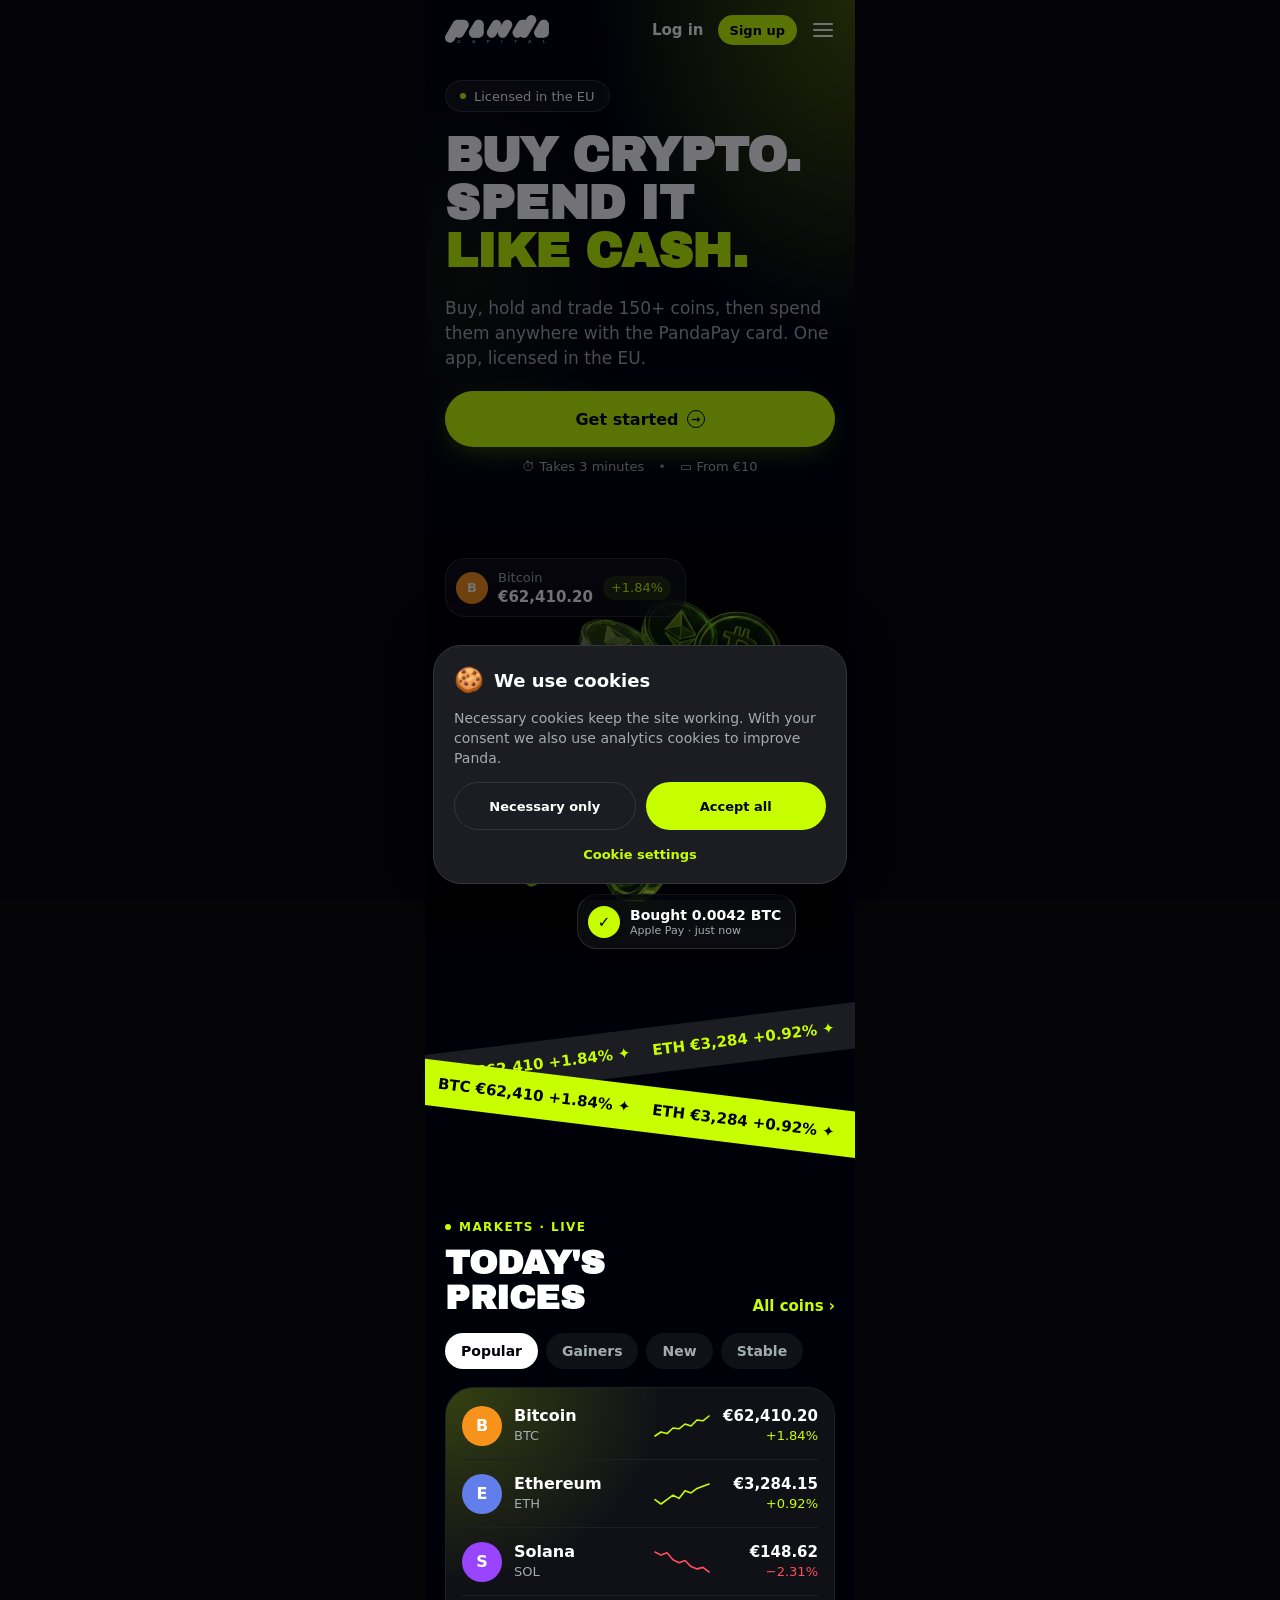
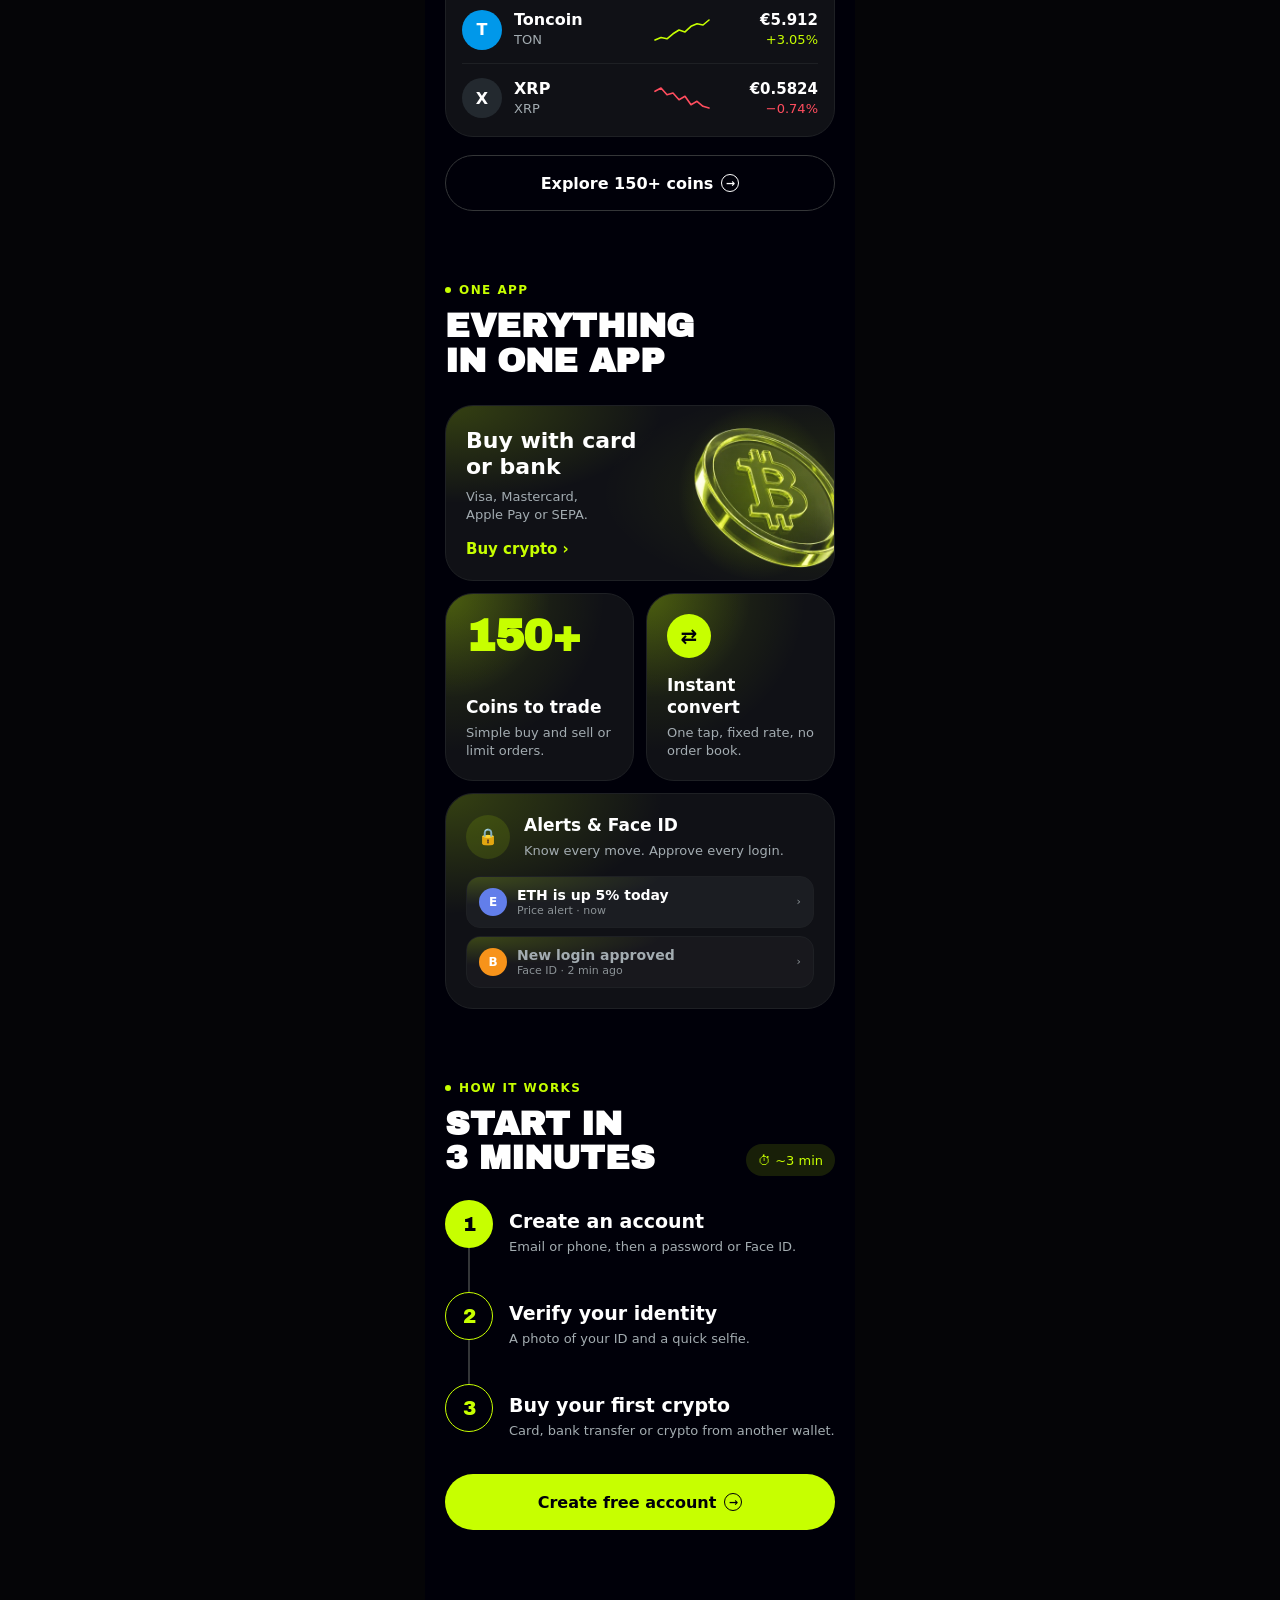
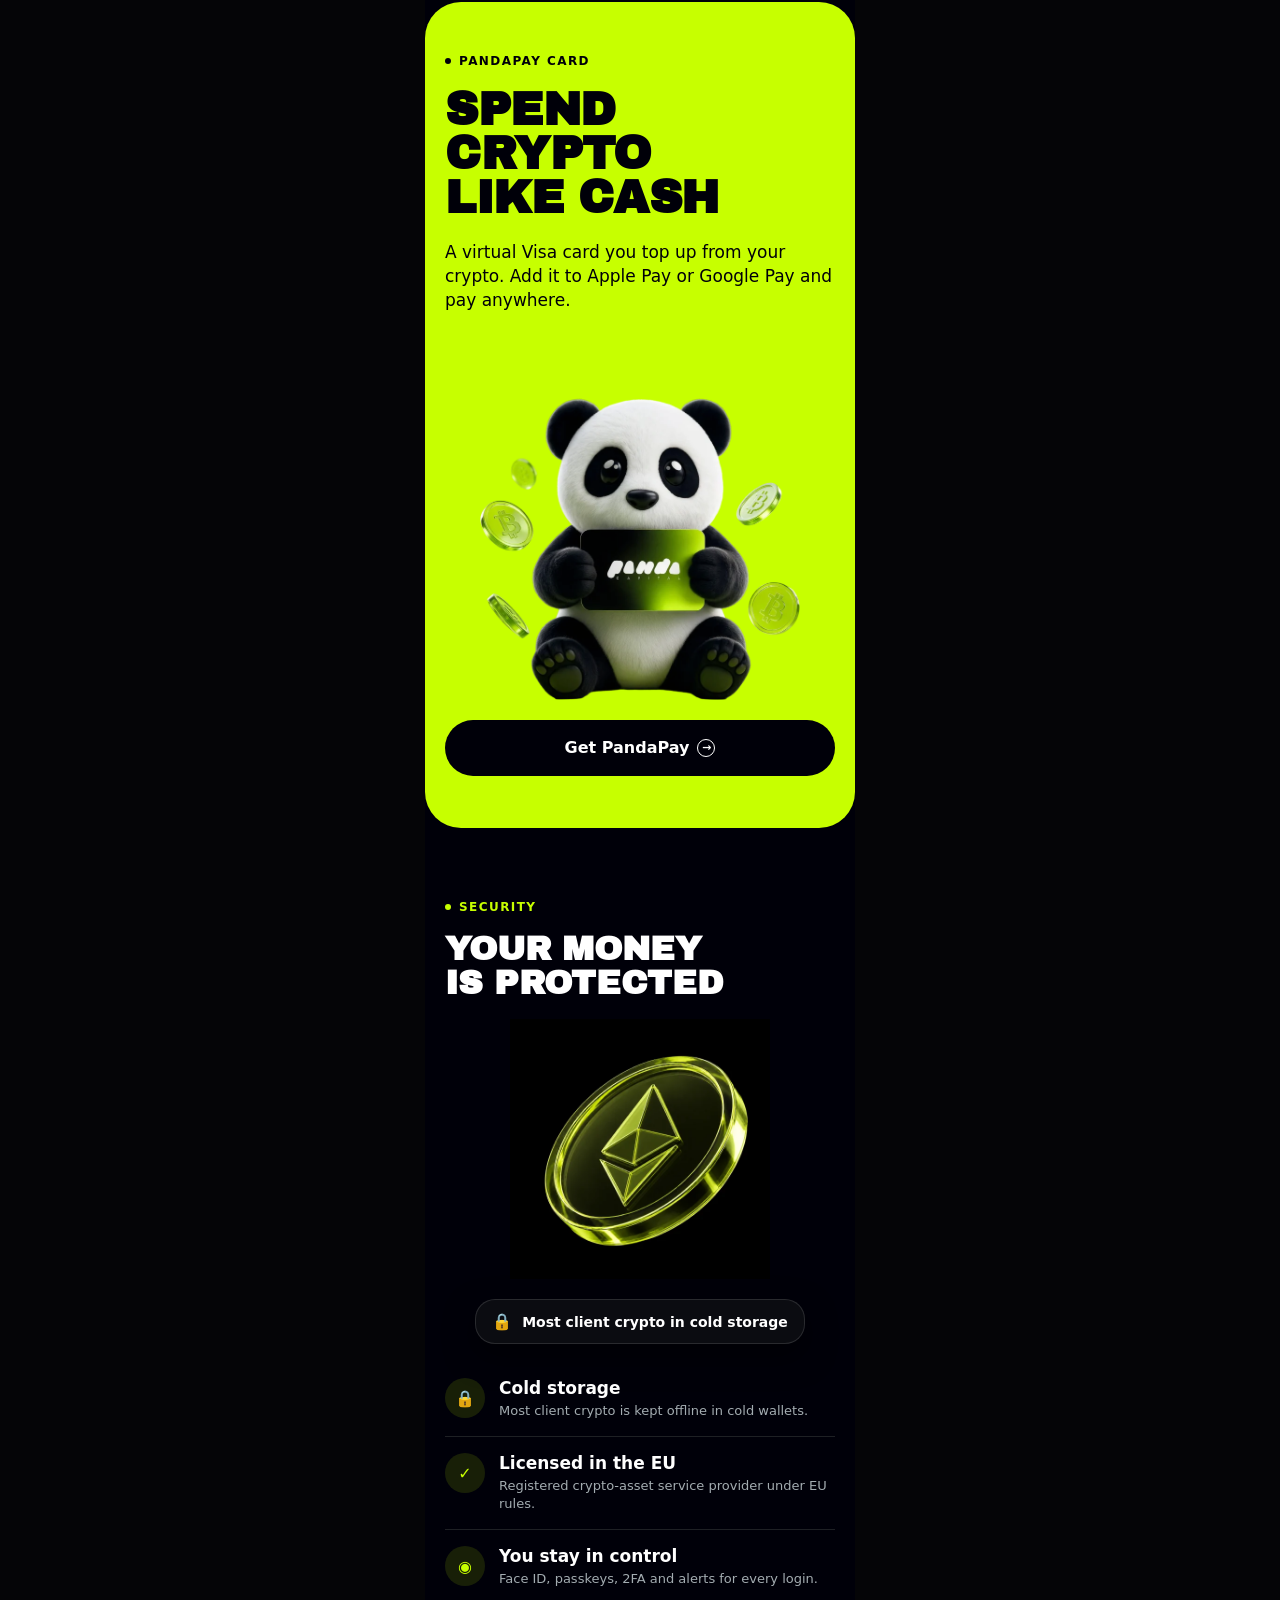
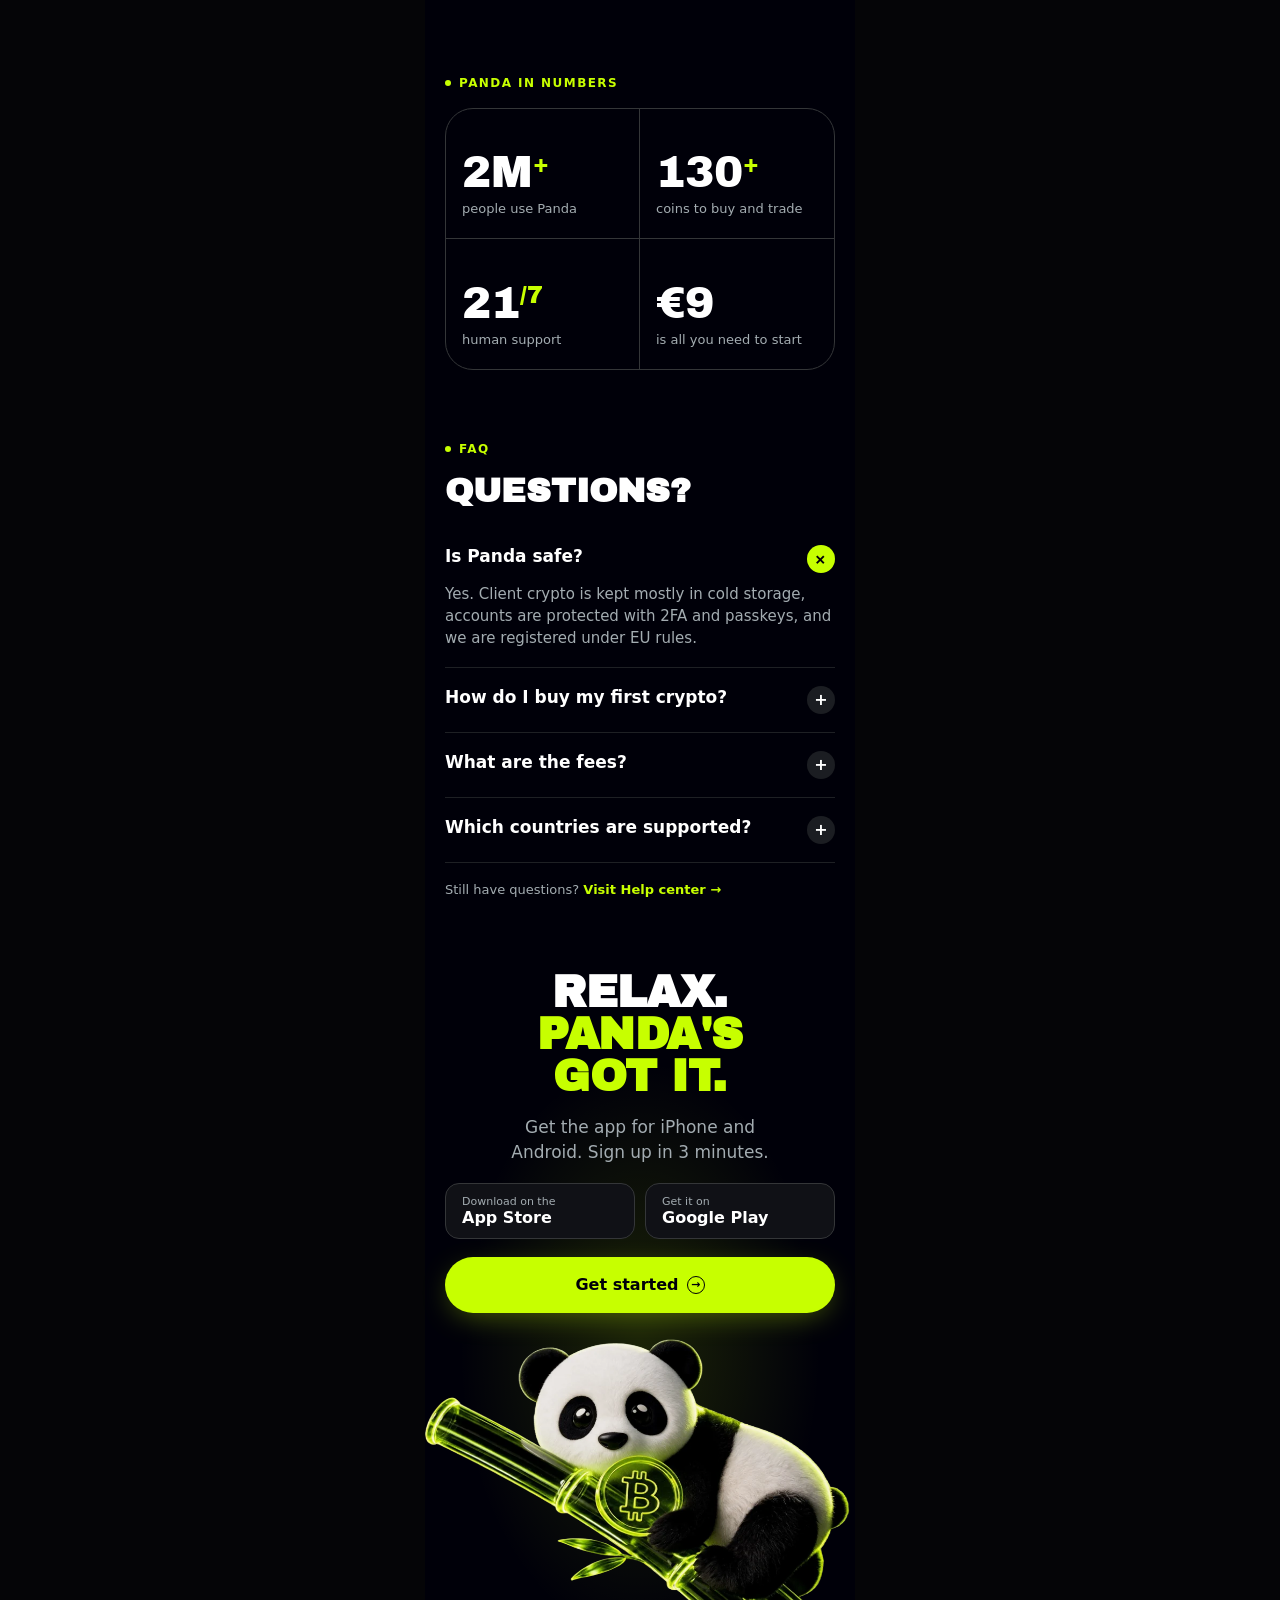
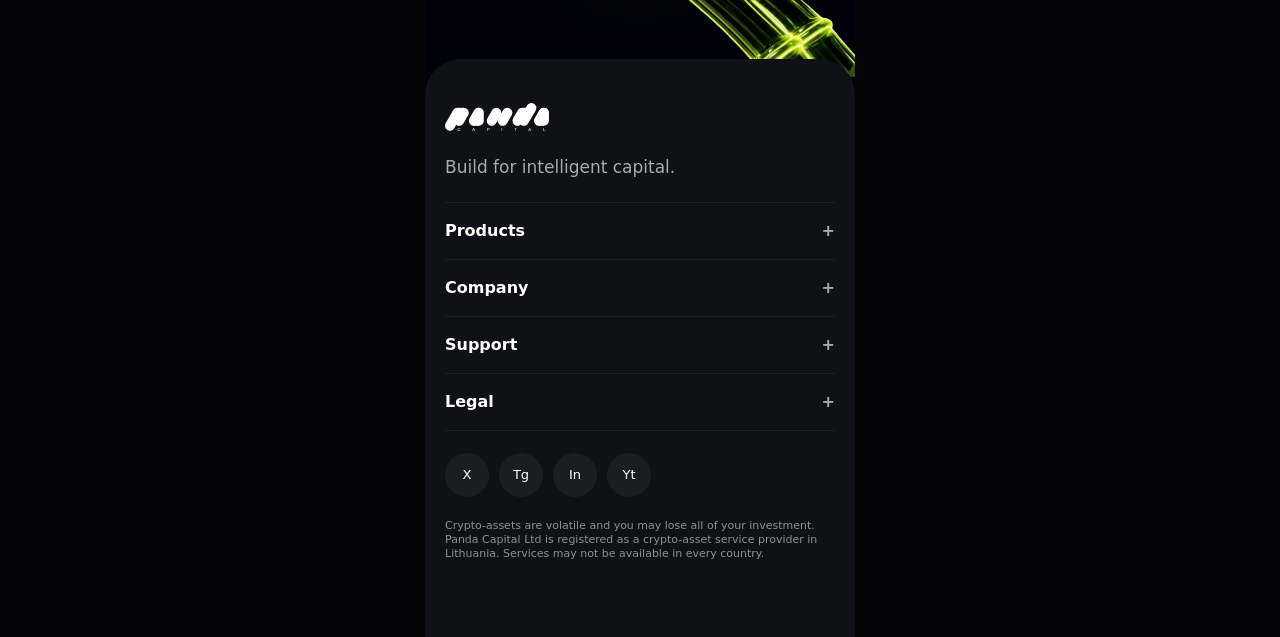
==== commit f2bbfbd9: "Animations, PandaPay spacing, logo order fix Co-Authored-By: Claude Opus 5.5 <noreply@anthropic.com>" ====
--- a/index.html
+++ b/index.html
@@ -99,7 +99,7 @@
 .hero-vis{position:relative;height:480px;margin:20px 0 8px;overflow:hidden}
 .hero-vis img{position:absolute;left:0;top:40px;width:420px;height:420px}
 .hero-vis:after{content:"";position:absolute;inset:0;background:linear-gradient(180deg,rgba(0,0,9,0) 86%,#000009)}
-.hero-vis .glass{position:absolute;z-index:2}
+.hero-vis .chipwrap{position:absolute;z-index:2}
 .float{animation:float 5s ease-in-out infinite}
 @keyframes float{50%{transform:translateY(-6px)}}
 
@@ -153,7 +153,7 @@
 .pp h2{font-size:46px;line-height:44px}
 .pp .lede{color:var(--on-accent);line-height:24px}
 .pp .tags span{display:inline-flex;height:30px;padding:0 12px;border-radius:999px;border:1px solid rgba(0,0,9,.25);align-items:center;font-size:13px;font-weight:500;margin-right:6px}
-.pp img{width:320px;margin:0 auto}
+.pp img{width:320px;margin:36px auto 0}
 
 .sec-item{display:flex;gap:14px;padding:16px 0;border-bottom:1px solid var(--line)}
 .sec-item:last-child{border:0}
@@ -294,6 +294,54 @@
 .cookie-dim{position:fixed;inset:0;background:rgba(0,0,9,.55);z-index:55;display:none}
 .cookie-dim.on{display:block}
 .sp{height:64px}
+/* ================= АНИМАЦИИ ================= */
+/* hero при загрузке */
+.ln{display:block;overflow:hidden;padding-bottom:2px}
+.ln>span{display:block;animation:lineUp .9s cubic-bezier(.2,.7,.2,1) backwards}
+@keyframes lineUp{from{transform:translateY(105%)}}
+.hero .chip,.hero .lede,.hero>div{animation:fadeUp .8s cubic-bezier(.2,.7,.2,1) backwards}
+.hero .chip{animation-delay:.05s}.hero .lede{animation-delay:.45s}.hero>div{animation-delay:.6s}
+@keyframes fadeUp{from{opacity:0;transform:translateY(18px)}}
+.hero-vis img{animation:heroIn 1.4s cubic-bezier(.2,.7,.2,1) .35s backwards}
+@keyframes heroIn{from{opacity:0;transform:scale(.86) translateY(30px)}}
+.pop{animation:pop .7s cubic-bezier(.3,1.5,.5,1) var(--d,0s) backwards}
+@keyframes pop{from{opacity:0;transform:translateY(16px) scale(.7)}}
+/* лента событий в плашке */
+[data-feed]>*{transition:opacity .35s,transform .35s}
+[data-feed].swap>*{opacity:0;transform:translateY(8px)}
+/* живая цена */
+.tick-up{animation:tickUp .9s}.tick-down{animation:tickDown .9s}
+@keyframes tickUp{20%{color:var(--lime);text-shadow:0 0 12px rgba(199,255,0,.6)}}
+@keyframes tickDown{20%{color:var(--down)}}
+/* появление при скролле */
+.rv{opacity:0;transform:translateY(26px);transition:opacity .8s cubic-bezier(.2,.7,.2,1) var(--d,0s),transform .8s cubic-bezier(.2,.7,.2,1) var(--d,0s)}
+.rv.in{opacity:1;transform:none}
+/* графики прорисовываются */
+.spk path.dr{stroke-dasharray:var(--L);stroke-dashoffset:var(--L);transition:stroke-dashoffset 1.6s cubic-bezier(.4,0,.2,1) calc(var(--d,0s) + .25s)}
+.in .spk path.dr,.spk.in path.dr{stroke-dashoffset:0}
+.spk .area{opacity:0;transition:opacity 1.2s ease 1s}.in .spk .area{opacity:1}
+.spk .dot{opacity:0;transform-box:fill-box;transform-origin:center;transform:scale(0);transition:.5s cubic-bezier(.3,1.6,.5,1) 1.7s}.in .spk .dot{opacity:1;transform:scale(1)}
+.chart-tag{opacity:0;transform:translateY(8px);transition:.5s 1.9s}.in .chart-tag{opacity:1;transform:none}
+/* градиент + блик на плашках */
+.gl{position:relative;overflow:hidden;isolation:isolate}
+.gl:before{content:"";position:absolute;inset:0;z-index:-1;pointer-events:none;background:radial-gradient(80% 80% at 0 0,rgba(199,255,0,.20),rgba(199,255,0,0) 70%);opacity:0;transition:opacity 1.4s ease calc(var(--d,0s) + .3s)}
+.gl.in:before{opacity:1}
+.gl:after{content:"";position:absolute;top:-10%;bottom:-10%;left:-60%;width:45%;pointer-events:none;background:linear-gradient(100deg,rgba(199,255,0,0),rgba(199,255,0,.22),rgba(255,255,255,.10),rgba(199,255,0,0));transform:skewX(-14deg);opacity:0}
+.gl.in:after{animation:sweep 1.5s cubic-bezier(.4,0,.2,1) calc(var(--d,0s) + .4s) forwards}
+@keyframes sweep{0%{left:-60%;opacity:1}100%{left:130%;opacity:1}}
+/* блик на лаймовых кнопках */
+.btn.lime{position:relative;overflow:hidden}
+.btn.lime:after{content:"";position:absolute;top:0;bottom:0;left:-40%;width:30%;background:linear-gradient(100deg,rgba(255,255,255,0),rgba(255,255,255,.55),rgba(255,255,255,0));transform:skewX(-18deg);animation:btnShine 5s ease-in-out 2.4s infinite;pointer-events:none}
+@keyframes btnShine{0%{left:-40%}22%,100%{left:130%}}
+/* шаги: номера по очереди, линия дорастает */
+.steps .st.rv .num i{transform:scale(.6);opacity:0;transition:.6s cubic-bezier(.3,1.6,.5,1) calc(var(--d,0s) + .15s)}
+.steps .st.in .num i{transform:none;opacity:1}
+.steps .st.rv .num:after{transform:scaleY(0);transform-origin:top;transition:transform .8s ease calc(var(--d,0s) + .45s)}
+.steps .st.in .num:after{transform:none}
+/* панды покачиваются */
+.pp img,.final-vis img,.nf .bamboo{animation:sway 6s ease-in-out infinite}
+@keyframes sway{50%{transform:translateY(-8px) rotate(-1deg)}}
+@media (prefers-reduced-motion:reduce){*,*:before,*:after{animation:none!important;transition:none!important}.rv{opacity:1;transform:none}.spk path.dr{stroke-dashoffset:0}}
 </style>
 </head>
 <body>
@@ -341,8 +389,8 @@
   </section>
   <div class="hero-vis">
     <img src="img/hero.webp" class="screen" alt="">
-    <div class="glass float" style="left:20px;top:64px"><span class="coin" style="width:32px;height:32px;background:#F7931A;font-size:13px">B</span><div><div class="cap">Bitcoin</div><b style="font-size:15px">€62,410.20</b></div><span class="badge-up">+1.84%</span></div>
-    <div class="glass float" style="left:152px;top:400px;animation-delay:1.2s"><span class="coin" style="width:32px;height:32px;background:var(--lime);color:var(--on-accent);font-size:15px">✓</span><div><b style="font-size:14px">Bought 0.0042 BTC</b><div class="micro" style="color:var(--text2)">Apple Pay · just now</div></div></div>
+    <div class="chipwrap pop" style="left:20px;top:64px;--d:.9s"><div class="glass float"><span class="coin" style="width:32px;height:32px;background:#F7931A;font-size:13px">B</span><div><div class="cap">Bitcoin</div><b style="font-size:15px" data-live-btc>€62,410.20</b></div><span class="badge-up" data-live-pct>+1.84%</span></div></div>
+    <div class="chipwrap pop" style="left:152px;top:400px;--d:1.6s"><div class="glass float" style="animation-delay:1.2s" data-feed><span class="coin" style="width:32px;height:32px;background:var(--lime);color:var(--on-accent);font-size:15px" data-feed-ic>✓</span><div><b style="font-size:14px" data-feed-t>Bought 0.0042 BTC</b><div class="micro" style="color:var(--text2)" data-feed-s>Apple Pay · just now</div></div></div></div>
   </div>
 
   <div class="tickers"><div class="band a"><div class="track" data-ticks="dim"></div></div><div class="band b"><div class="track" data-ticks></div></div></div>
@@ -732,15 +780,15 @@
 const $ = (s, r = document) => r.querySelector(s), $$ = (s, r = document) => [...r.querySelectorAll(s)];
 const spark = (pts, w, h, down) => { const mn = Math.min(...pts), mx = Math.max(...pts), k = (w - 2) / (pts.length - 1);
   const d = pts.map((v, i) => (i ? 'L' : 'M') + (1 + i * k).toFixed(1) + ' ' + (h - 2 - (v - mn) / ((mx - mn) || 1) * (h - 4)).toFixed(1)).join(' ');
-  return `<svg width="${w}" height="${h}" viewBox="0 0 ${w} ${h}" fill="none"><path d="${d}" stroke="${down ? '#ff4d5e' : '#c7ff00'}" stroke-width="1.6" stroke-linecap="round" stroke-linejoin="round"/></svg>`; };
+  return `<svg class="spk" width="${w}" height="${h}" viewBox="0 0 ${w} ${h}" fill="none"><path class="dr" d="${d}" stroke="${down ? '#ff4d5e' : '#c7ff00'}" stroke-width="1.6" stroke-linecap="round" stroke-linejoin="round"/></svg>`; };
 const coinDot = (s, c, d) => `<span class="coin" style="width:${d}px;height:${d}px;background:${c};font-size:${Math.round(d * .4)}px">${s[0]}</span>`;
 
 // ---------- шапка, футер, логотип ----------
 const LOGO = "<svg width=\"104\" height=\"30\" viewBox=\"0 0 104 30\" fill=\"none\" xmlns=\"http://www.w3.org/2000/svg\">\n<g clip-path=\"url(#clip0_46_39818)\">\n<path d=\"M86.3894 4.96852L78.9509 17.8523\" stroke-width=\"9.93542\" stroke-linecap=\"round\" stroke=\"white\"/>\n<path d=\"M12.407 9.77946L4.96854 22.6633\" stroke-width=\"9.93542\" stroke-linecap=\"round\" stroke=\"white\"/>\n<path d=\"M18.856 9.77946L14.207 17.8318\" stroke-width=\"9.93542\" stroke-linecap=\"round\" stroke=\"white\"/>\n<path d=\"M33.4455 9.77946L28.7964 17.8318\" stroke-width=\"9.93542\" stroke-linecap=\"round\" stroke=\"white\"/>\n<path d=\"M33.8167 9.76015L33.8168 17.786\" stroke-width=\"9.93542\" stroke-linecap=\"round\" stroke=\"white\"/>\n<path d=\"M98.6012 9.77946L93.9522 17.8318\" stroke-width=\"9.93542\" stroke-linecap=\"round\" stroke=\"white\"/>\n<path d=\"M98.9715 9.76021L98.9716 17.7859\" stroke-width=\"9.93542\" stroke-linecap=\"round\" stroke=\"white\"/>\n<path d=\"M51.361 9.77946L46.7119 17.8318\" stroke-width=\"9.93542\" stroke-linecap=\"round\" stroke=\"white\"/>\n<path d=\"M62.3514 9.77946L57.7022 17.8318\" stroke-width=\"9.93542\" stroke-linecap=\"round\" stroke=\"white\"/>\n<path d=\"M77.1092 9.77946L72.4601 17.8318\" stroke-width=\"9.93542\" stroke-linecap=\"round\" stroke=\"white\"/>\n<path d=\"M98.9885 17.0479H94.2822V22.7477H98.9885V17.0479Z\" fill=\"white\"/>\n<path d=\"M18.9303 4.81168H12.5507V7.1648H18.9303V4.81168Z\" fill=\"white\"/>\n<path d=\"M34.1994 20.3947H28.8133V22.7478H34.1994V20.3947Z\" fill=\"white\"/>\n<path d=\"M85.4451 4.81168H77.1307V10.5115H85.4451V4.81168Z\" fill=\"white\"/>\n<path d=\"M14.1257 28.092C13.2145 28.092 12.6589 27.4031 12.6589 26.4918C12.6589 25.5807 13.2145 24.8918 14.1257 24.8918C14.7925 24.8918 15.3259 25.2829 15.3703 25.914H14.9257C14.8813 25.5363 14.5703 25.2918 14.148 25.2918H14.1036C13.459 25.2918 13.1034 25.8252 13.1034 26.4918C13.1034 27.1586 13.459 27.692 14.1036 27.692H14.148C14.5703 27.692 14.8813 27.4475 14.9257 27.0696H15.3703C15.3259 27.7009 14.7925 28.092 14.1257 28.092ZM30.1906 28.0476H29.7283L29.4171 27.2474H27.9327L27.6215 28.0476H27.1681L28.3994 24.9362H28.9683L30.1906 28.0476ZM28.6749 25.3451L28.0882 26.8474H29.2616L28.6749 25.3451ZM42.6729 28.0476H42.2284V24.9362H43.5396C44.1175 24.9362 44.5397 25.2784 44.5397 25.8785C44.5397 26.4786 44.1175 26.8208 43.5396 26.8208H42.6729V28.0476ZM42.6729 25.3362V26.4208H43.473C43.873 26.4208 44.0953 26.2341 44.0953 25.8785C44.0953 25.5229 43.873 25.3362 43.473 25.3362H42.6729ZM57.1343 28.0476H56.6898V24.9362H57.1343V28.0476ZM70.7677 28.0476H70.3231V25.3362H69.2119V24.9362H71.8789V25.3362H70.7677V28.0476ZM86.2433 28.0476H85.7812L85.47 27.2474H83.9854L83.6742 28.0476H83.2209L84.4521 24.9362H85.021L86.2433 28.0476ZM84.7276 25.3451L84.1409 26.8474H85.3144L84.7276 25.3451ZM100.548 28.0476H98.2812V24.9362H98.7257V27.6476H100.548V28.0476Z\" fill=\"white\"/>\n</g>\n<defs>\n<clipPath id=\"clip0_46_39818\">\n<rect width=\"104\" height=\"29.929\" fill=\"white\"/>\n</clipPath>\n</defs>\n</svg>\n"; // логотип встроен: работает и при открытии файла с диска
-$$('.logo').forEach(l => l.innerHTML = LOGO);
 $$('[data-hdr]').forEach(el => el.replaceWith($('#t-hdr').content.cloneNode(true)));
 $$('[data-hdr-x]').forEach(el => el.replaceWith($('#t-hdr-x').content.cloneNode(true)));
 $$('[data-foot]').forEach(el => { const s = el.getAttribute('style'); const f = $('#t-foot').content.cloneNode(true); if (s) f.firstElementChild.setAttribute('style', s); el.replaceWith(f); });
+$$('.logo').forEach(l => l.innerHTML = LOGO); // после вставки шапок и футеров
 
 // ---------- тикеры ----------
 $$('[data-ticks]').forEach(t => { const dim = t.dataset.ticks === 'dim';
@@ -763,10 +811,10 @@
   const w = 353, h = 190, mn = Math.min(...pts), mx = Math.max(...pts), k = w / (pts.length - 1);
   const P = pts.map((v, i) => [i * k, h - 8 - (v - mn) / (mx - mn) * (h - 30)]);
   const line = P.map((p, i) => (i ? 'L' : 'M') + p[0].toFixed(1) + ' ' + p[1].toFixed(1)).join(' '); const last = P[P.length - 1];
-  box.innerHTML = `<svg width="100%" height="${h}" viewBox="0 0 ${w} ${h}" preserveAspectRatio="none"><defs><linearGradient id="ag" x1="0" y1="0" x2="0" y2="1"><stop offset="0" stop-color="#c7ff00" stop-opacity=".32"/><stop offset="1" stop-color="#c7ff00" stop-opacity="0"/></linearGradient></defs>
-    <path d="${line} L ${w} ${h} L 0 ${h} Z" fill="url(#ag)"/><path d="${line}" stroke="#c7ff00" stroke-width="2.2" fill="none" stroke-linejoin="round"/>
-    <circle cx="${last[0] - 6}" cy="${last[1]}" r="6" fill="#c7ff00" style="filter:drop-shadow(0 0 8px #c7ff00)"/></svg>
-    <span class="glass" style="position:absolute;right:20px;top:${Math.max(0, last[1] - 52)}px;padding:6px 10px"><b style="font-size:13px">€62,410.20</b><span class="micro">now</span></span>`; })();
+  box.innerHTML = `<svg class="spk" width="100%" height="${h}" viewBox="0 0 ${w} ${h}" preserveAspectRatio="none"><defs><linearGradient id="ag" x1="0" y1="0" x2="0" y2="1"><stop offset="0" stop-color="#c7ff00" stop-opacity=".32"/><stop offset="1" stop-color="#c7ff00" stop-opacity="0"/></linearGradient></defs>
+    <path class="area" d="${line} L ${w} ${h} L 0 ${h} Z" fill="url(#ag)"/><path class="dr" d="${line}" stroke="#c7ff00" stroke-width="2.2" fill="none" stroke-linejoin="round"/>
+    <circle class="dot" cx="${last[0] - 6}" cy="${last[1]}" r="6" fill="#c7ff00" style="filter:drop-shadow(0 0 8px #c7ff00)"/></svg>
+    <span class="glass chart-tag" style="position:absolute;right:20px;top:${Math.max(0, last[1] - 52)}px;padding:6px 10px"><b style="font-size:13px">€62,410.20</b><span class="micro">now</span></span>`; })();
 $$('[data-conv-btc]').forEach(i => i.addEventListener('input', () => { const v = parseFloat(i.value.replace(',', '.')) || 0;
   $('[data-conv-eur]').value = (v * BTC_EUR).toLocaleString('en-US', {minimumFractionDigits:2, maximumFractionDigits:2}); }));
 $$('[data-fav]').forEach(b => b.addEventListener('click', () => { b.textContent = b.textContent === '☆' ? '★' : '☆'; b.style.color = b.textContent === '★' ? 'var(--lime)' : ''; }));
@@ -812,6 +860,45 @@
 addEventListener('hashchange', route); route();
 // шапка с подложкой при скролле
 addEventListener('scroll', () => $$('.page.on .hdr').forEach(h => h.classList.toggle('scrolled', scrollY > 8)), {passive:true});
+// ================= АНИМАЦИИ =================
+const RM = matchMedia('(prefers-reduced-motion: reduce)').matches;
+// заголовок hero по строкам
+$$('.hero h1').forEach(h => { h.innerHTML = h.innerHTML.split(/<br\s*\/?>/i).map((l, i) => `<span class="ln"><span style="animation-delay:${.12 + i * .11}s">${l}</span></span>`).join(''); });
+// появление при скролле + градиент/блик на плашках
+const RV = ['.sec > *:not(.bento):not(.steps)', '.bento > .tile', '.steps .st', '.mrow', '.mover', '.sec-item', '.stats > div', '.pp > *', '.final > *', '.method', '.topic', '.arow', '.tbl', '.kv', '.stat2 > div', '.bigfee > div', '.cta-lime', '.widget', '.phero > *', '.auth > *', '.faq details', '.foot > *', '.menu-list .mi', 'article > *'];
+const GL = '.tile, .mover, .method, .topic, .stat2 > div, .bigfee > div, .widget, .note, .card';
+const seen = new Set();
+$$(RV.join(',')).forEach(el => { if (el.closest('.hero') || el.closest('.rv') && el.closest('.rv') !== el && seen.has(el.closest('.rv'))) {}
+  if (seen.has(el)) return; seen.add(el); el.classList.add('rv');
+  const sib = [...el.parentElement.children].filter(x => RV.some(s => x.matches(s))); el.style.setProperty('--d', Math.min(sib.indexOf(el), 6) * .08 + 's'); });
+$$(GL).forEach(el => el.classList.add('gl'));
+$$('[data-chart]').forEach(c => c.classList.add('rv'));
+const io = new IntersectionObserver(es => es.forEach(e => { if (e.isIntersecting) { e.target.classList.add('in'); io.unobserve(e.target); } }), {rootMargin:'0px 0px -8% 0px', threshold:.12});
+$$('.rv, .gl').forEach(el => io.observe(el));
+// длина каждой линии для прорисовки
+$$('.spk path.dr').forEach(p => { let L = 0; try { L = p.getTotalLength(); } catch (e) {} p.style.setProperty('--L', Math.ceil(L || 600) + 2); });
+// счётчики в цифрах
+const countUp = el => { const tn = [...el.childNodes].find(n => n.nodeType === 3 && /\d/.test(n.textContent)); if (!tn) return;
+  const m = tn.textContent.match(/^(\D*)(\d+)(.*)$/); if (!m) return; const [, pre, num, post] = m, to = +num, t0 = performance.now(), dur = 1400;
+  const step = t => { const k = Math.min(1, (t - t0) / dur), v = Math.round(to * (1 - Math.pow(1 - k, 3))); tn.textContent = pre + v + post; if (k < 1) requestAnimationFrame(step); };
+  if (!RM) requestAnimationFrame(step); };
+const io2 = new IntersectionObserver(es => es.forEach(e => { if (e.isIntersecting) { countUp(e.target); io2.unobserve(e.target); } }), {threshold:.5});
+$$('.stats .n').forEach(n => io2.observe(n));
+// живая цена BTC в плашке hero и цены в списках
+const fmt = v => '€' + v.toLocaleString('en-US', {minimumFractionDigits:2, maximumFractionDigits:2});
+let btc = BTC_EUR;
+const flash = (el, up) => { el.classList.remove('tick-up', 'tick-down'); void el.offsetWidth; el.classList.add(up ? 'tick-up' : 'tick-down'); };
+if (!RM) setInterval(() => { const d = (Math.random() - .45) * 38; btc = Math.max(61000, btc + d);
+  $$('[data-live-btc]').forEach(e => { e.textContent = fmt(btc); flash(e, d >= 0); });
+  $$('[data-live-pct]').forEach(e => e.textContent = '+' + (1.84 + (btc - BTC_EUR) / BTC_EUR * 100).toFixed(2) + '%');
+  const rows = $$('.page.on .mrow .px b'); if (rows.length) { const r = rows[Math.floor(Math.random() * rows.length)];
+    const v = parseFloat(r.textContent.replace(/[€,]/g, '')), dv = v * (Math.random() - .5) * .002, dec = (r.textContent.split('.')[1] || '').length;
+    r.textContent = '€' + (v + dv).toLocaleString('en-US', {minimumFractionDigits:dec, maximumFractionDigits:dec}); flash(r, dv >= 0); } }, 2200);
+// лента событий в плашке hero
+const FEED = [['✓', 'Bought 0.0042 BTC', 'Apple Pay · just now'], ['⇄', 'Converted 120 USDT → ETH', 'Instant convert · 1 min ago'], ['▭', 'Paid €18.40 with PandaPay', 'Coffee Lab · 3 min ago'], ['✓', 'Bought 1.25 SOL', 'Visa · just now']];
+let fi = 0; const feed = $('[data-feed]');
+if (feed && !RM) setInterval(() => { feed.classList.add('swap'); setTimeout(() => { fi = (fi + 1) % FEED.length; const [i, t, s] = FEED[fi];
+  $('[data-feed-ic]').textContent = i; $('[data-feed-t]').textContent = t; $('[data-feed-s]').textContent = s; feed.classList.remove('swap'); }, 380); }, 3600);
 </script>
 </body>
 </html>
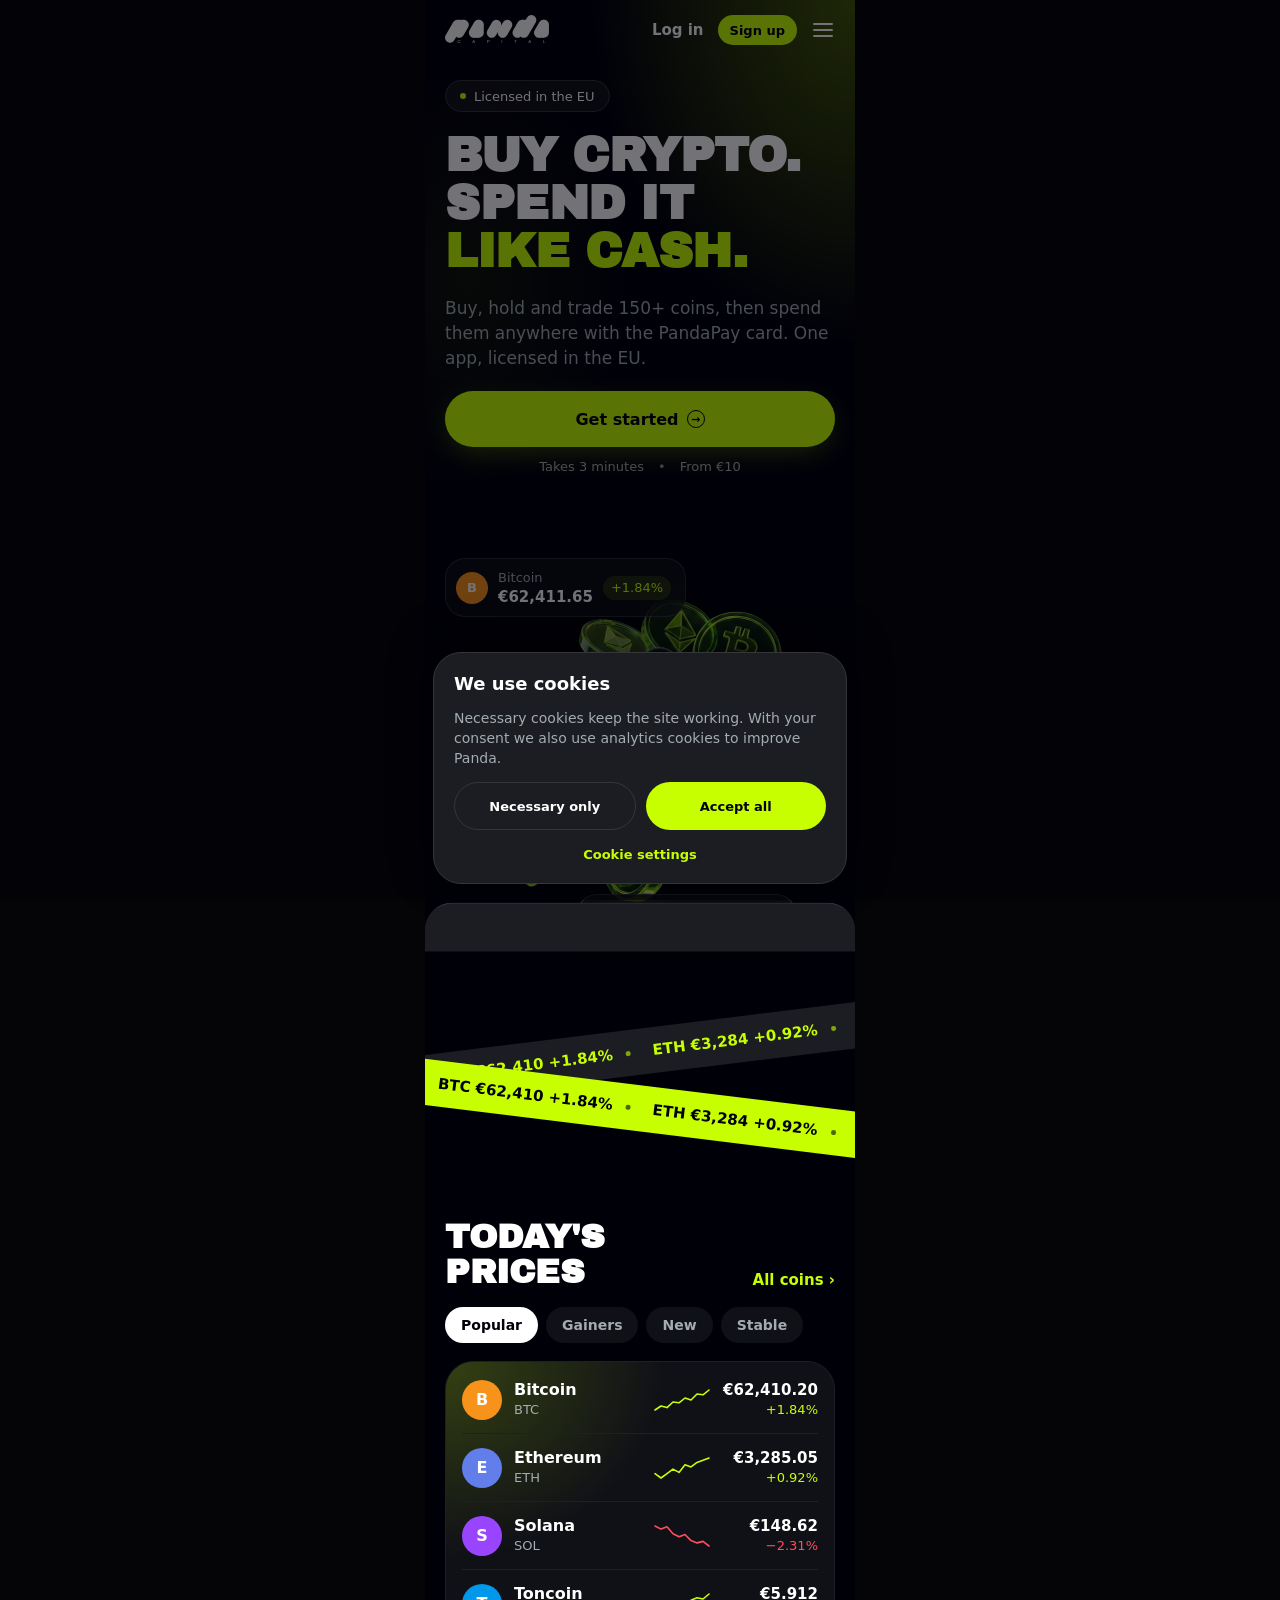
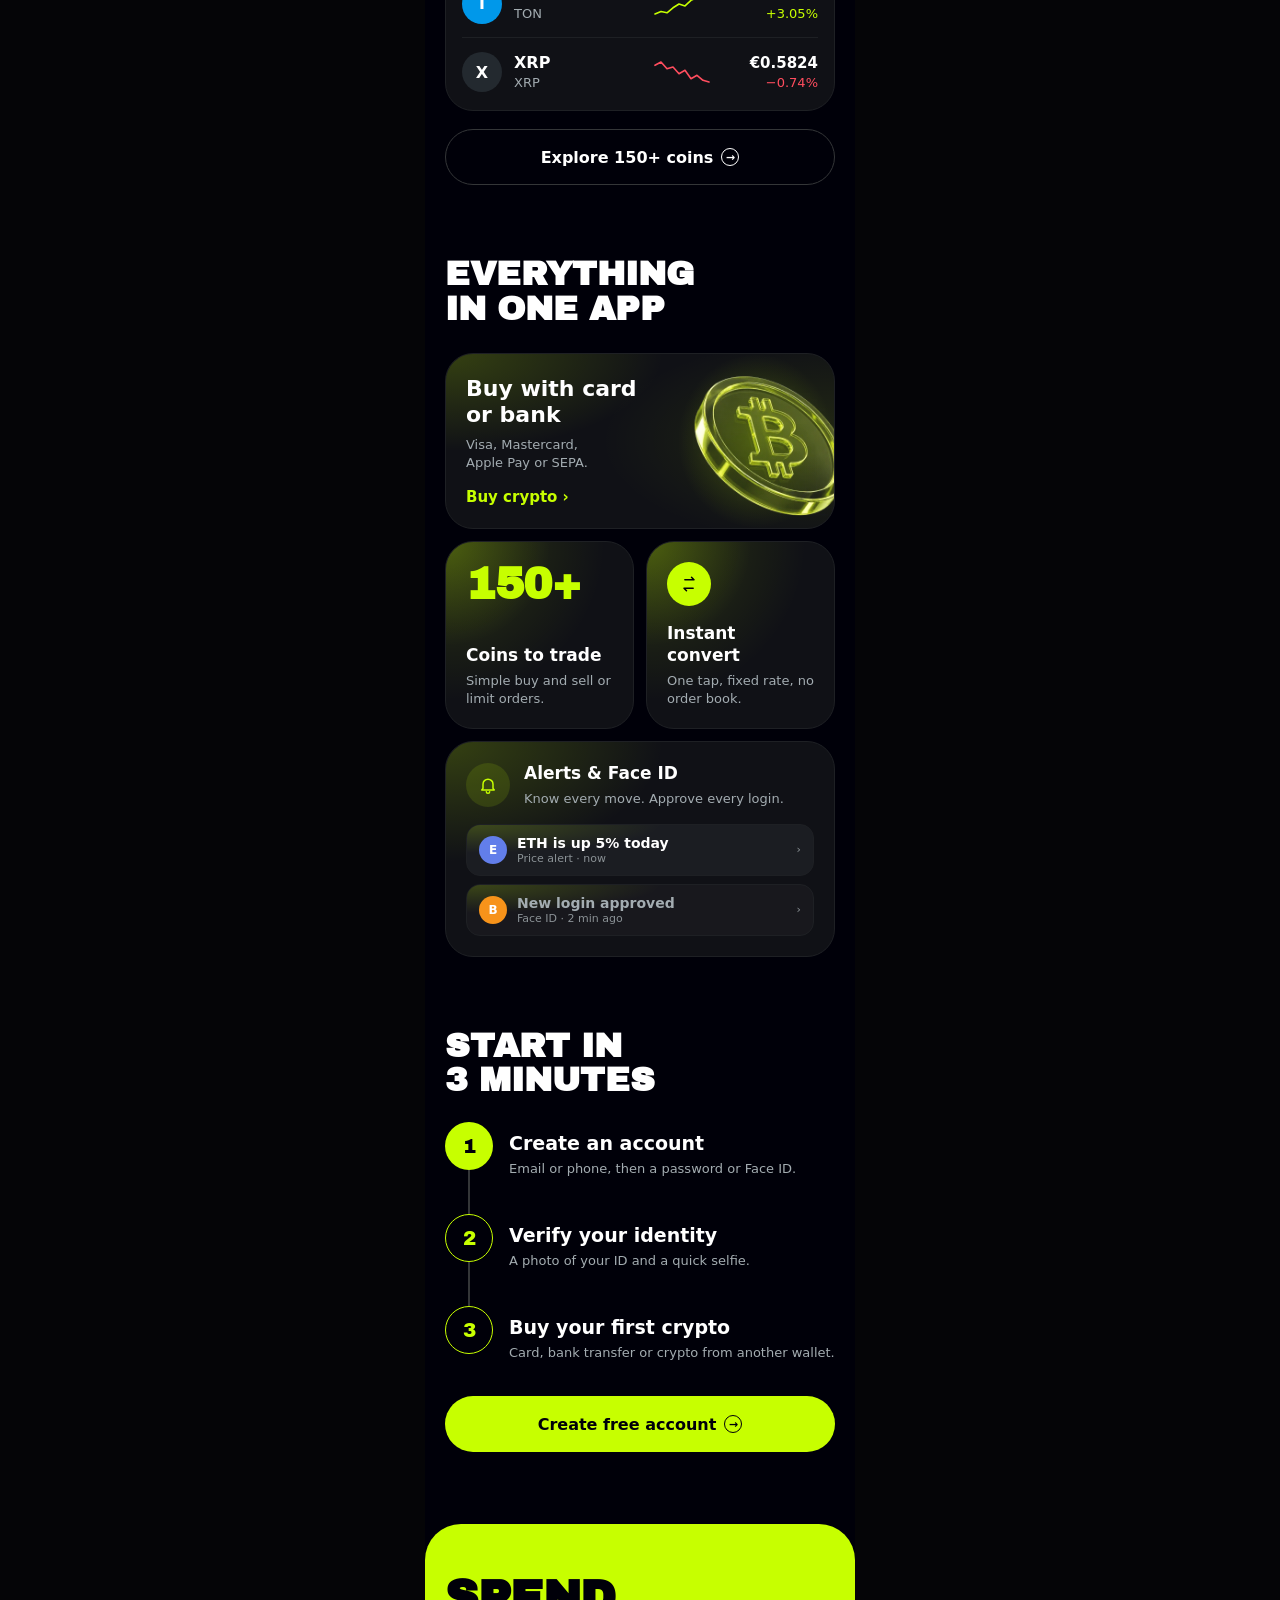
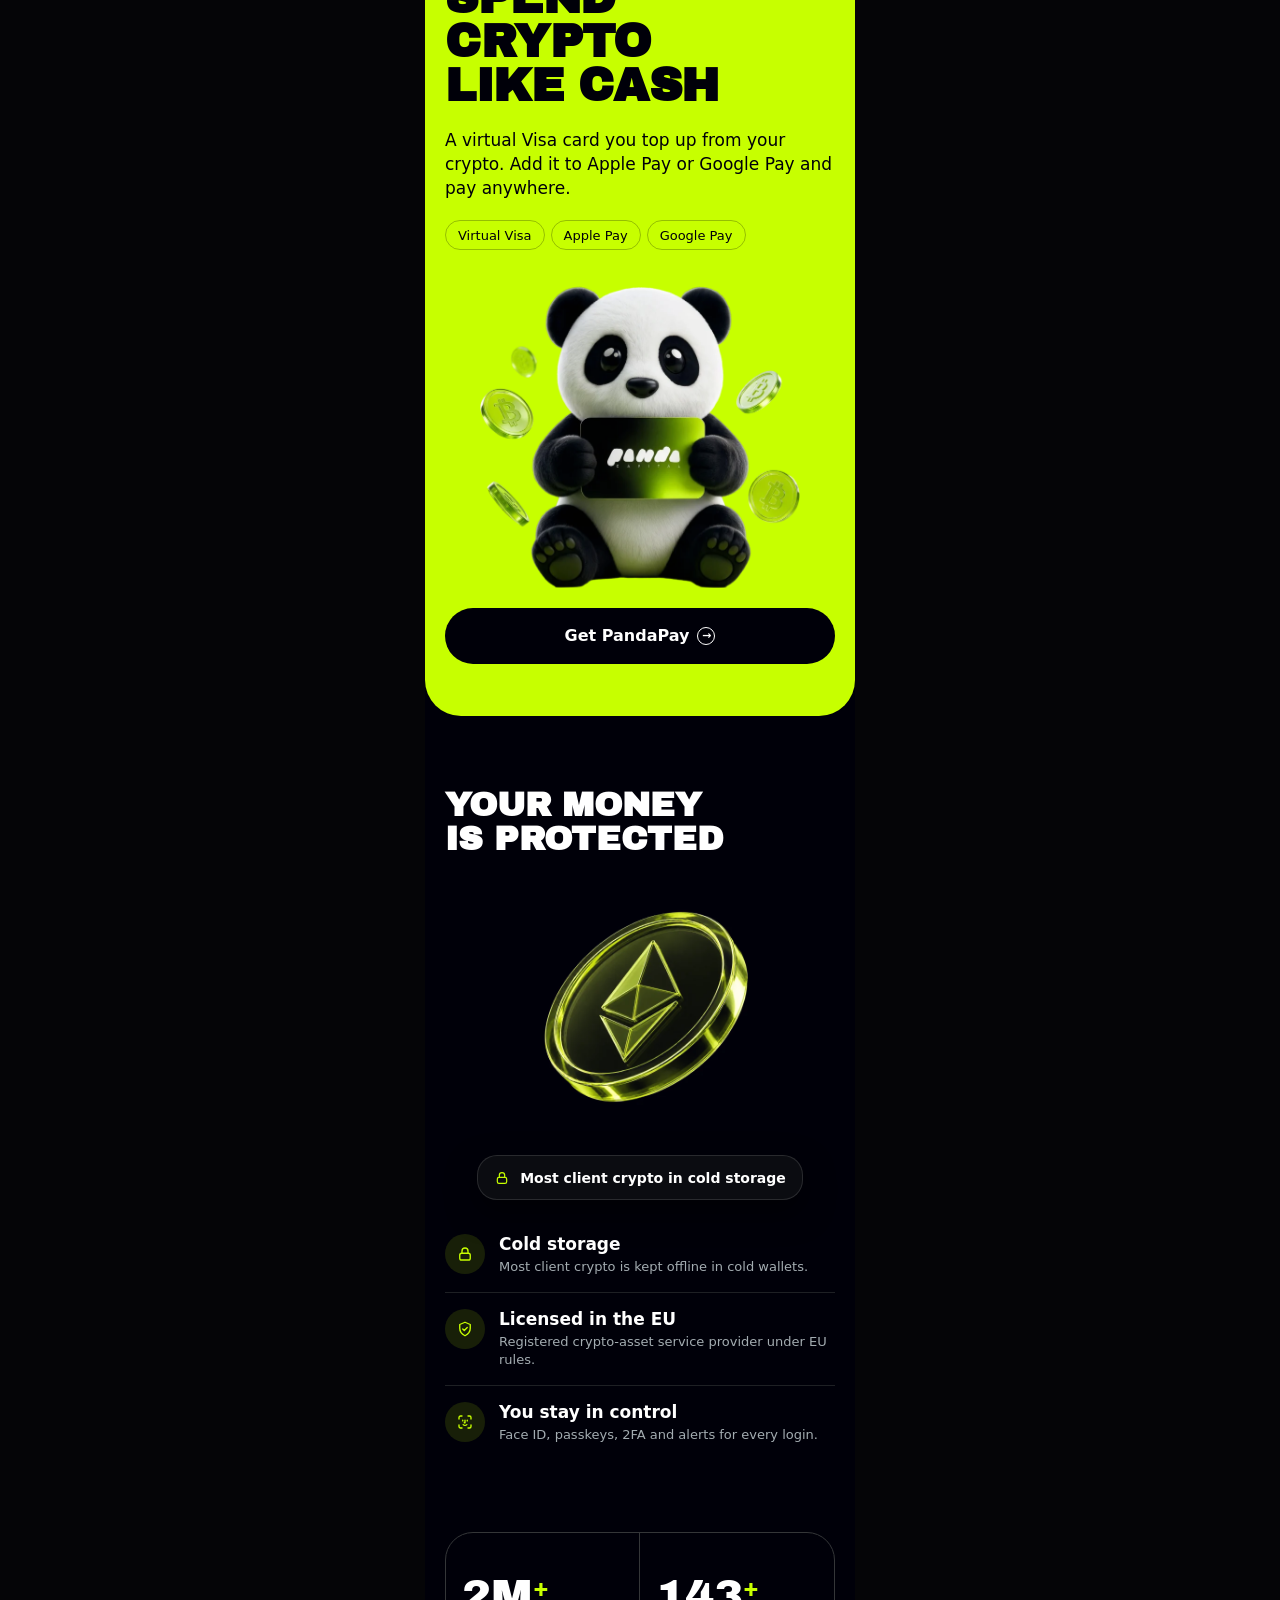
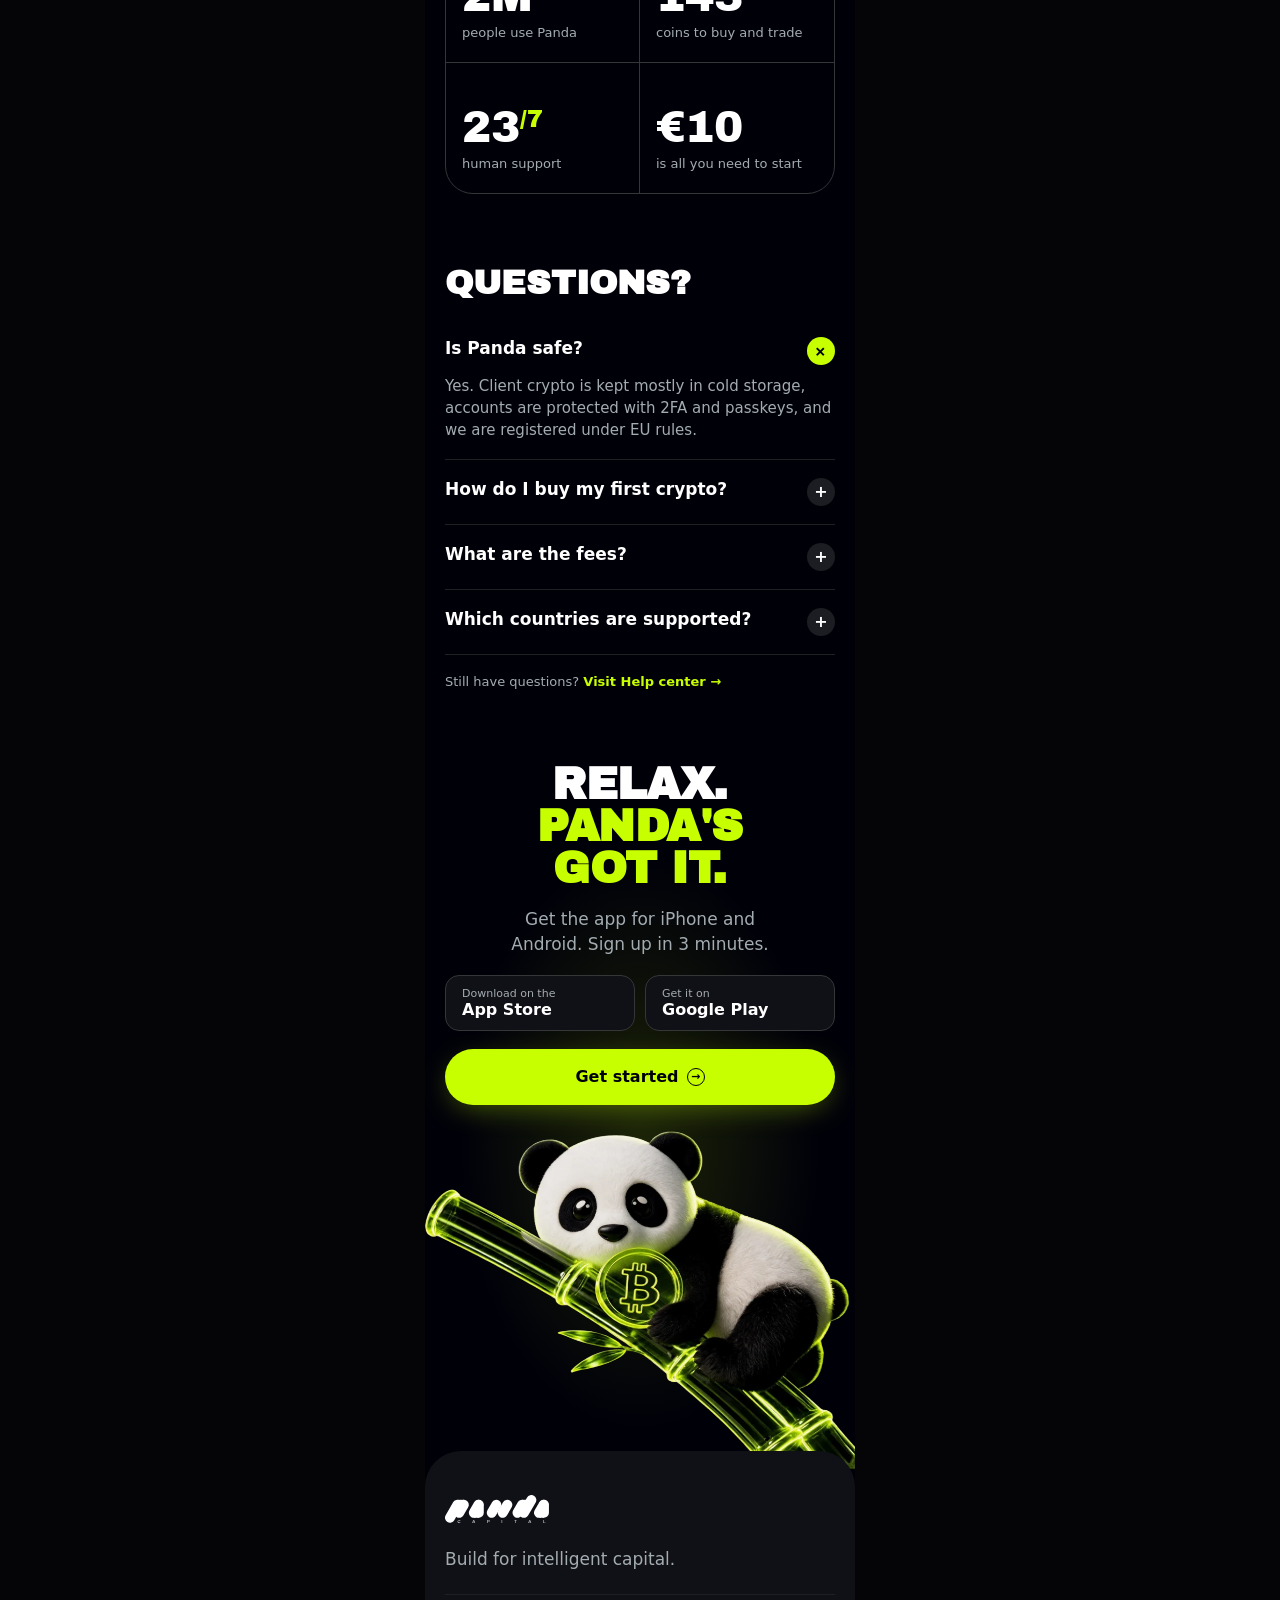
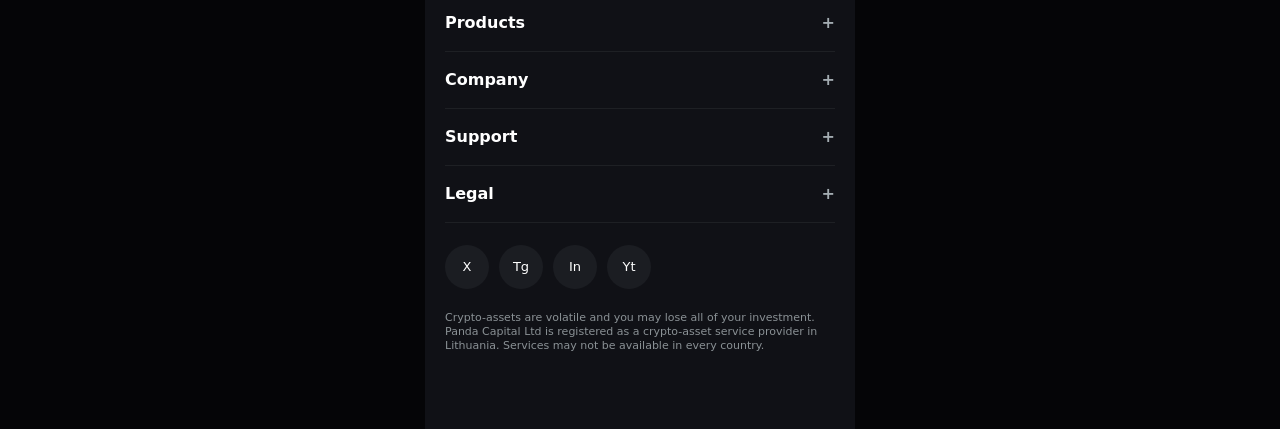
==== commit f90d4c02: "Clean icons (SVG), drop eyebrows, interactive chart, buy success sheet, micro-interactions Co-Author" ====
--- a/index.html
+++ b/index.html
@@ -22,6 +22,7 @@
   --sans:-apple-system,BlinkMacSystemFont,'SF Pro Text','SF Pro',system-ui,'Segoe UI',Roboto,sans-serif;
 }
 *{box-sizing:border-box;margin:0;padding:0}
+[hidden]{display:none!important}
 html{background:#050507}
 body{font-family:var(--sans);color:var(--text);background:var(--bg);-webkit-font-smoothing:antialiased;max-width:430px;margin:0 auto;min-height:100vh;overflow-x:hidden;position:relative}
 a{color:inherit;text-decoration:none}
@@ -32,10 +33,10 @@
 /* ---------- свечение из правого верхнего угла (за шапкой) ---------- */
 .glow{position:absolute;inset:0 0 auto 0;height:560px;pointer-events:none;z-index:0;
   background:radial-gradient(62% 62% at 100% 0%,rgba(199,255,0,.34),rgba(199,255,0,0) 100%),radial-gradient(40% 40% at 10% 50%,rgba(199,255,0,.08),rgba(199,255,0,0) 100%)}
-.page{position:relative;display:none}
+.page{position:relative;display:none;background:var(--bg)}
 .page.on{display:block}
-.page>*{position:relative;z-index:1}
-.page>.glow{position:absolute;z-index:0}
+.page>*{position:relative} /* без z-index: иначе секция изолирует слой и Screen-картинки показывают чёрный фон */
+.page>.glow{position:absolute}
 
 /* ---------- шапка ---------- */
 .hdr{display:flex;align-items:center;justify-content:space-between;height:60px;padding:0 var(--g);position:sticky;top:0;z-index:20;transition:background .2s}
@@ -270,7 +271,7 @@
 .row2{display:flex;gap:10px}
 .trust{display:flex;gap:8px;flex-wrap:wrap}
 .trust span{display:inline-flex;align-items:center;gap:6px;height:30px;padding:0 10px;border-radius:999px;background:rgba(255,255,255,.06);font-size:13px;font-weight:500;color:var(--text2)}
-.trust span:before{content:"✓";color:var(--lime);font-size:11px}
+.trust span:before{content:"";width:6px;height:6px;border-radius:50%;background:var(--lime)}
 
 /* 404 */
 .nf{min-height:100vh;display:flex;flex-direction:column;background:radial-gradient(60% 60% at 50% 95%,rgba(199,255,0,.22),rgba(199,255,0,0)),var(--bg);overflow:hidden;position:relative}
@@ -294,6 +295,47 @@
 .cookie-dim{position:fixed;inset:0;background:rgba(0,0,9,.55);z-index:55;display:none}
 .cookie-dim.on{display:block}
 .sp{height:64px}
+
+/* ================= ИКОНКИ ================= */
+.ico{display:inline-flex;width:1em;height:1em;flex:none;vertical-align:-.15em}
+.ico svg{width:100%;height:100%}
+.ic-circle .ico{font-size:20px}.sec-item .ic-circle .ico{font-size:18px}.mi .ic-circle .ico{font-size:20px}
+.close-btn .ico{font-size:16px}.cur .ico{font-size:12px;color:var(--text2)}
+.pp span .ico,.chip .ico,.err-t .ico,.micro .ico{font-size:14px}
+.btn .ico{font-size:18px}
+.sep{display:inline-block;width:5px;height:5px;border-radius:50%;background:currentColor;opacity:.6;vertical-align:middle;margin-left:8px}
+/* ================= ФИШКИ ================= */
+.page.on{animation:pageIn .5s cubic-bezier(.2,.7,.2,1)}
+@keyframes pageIn{from{opacity:0;transform:translateY(12px)}}
+.progress{position:fixed;top:0;left:50%;transform:translateX(-50%);width:min(100vw,430px);height:2px;z-index:40;pointer-events:none}
+.progress i{display:block;height:100%;width:0;background:var(--lime);box-shadow:0 0 10px var(--lime)}
+.tile,.mover,.method,.topic,.mrow,.store,.cta-lime{transition:transform .18s ease}
+.tile:active,.mover:active,.method:active,.topic:active,.store:active,.cta-lime:active{transform:scale(.97)}
+[data-spin] .ico{transition:transform .6s cubic-bezier(.3,1.4,.5,1)}
+.tile:hover [data-spin] .ico,.tile:active [data-spin] .ico,[data-spin].spun .ico{transform:rotate(180deg)}
+.tilt{transition:transform .25s ease-out;will-change:transform}
+/* график: курсор */
+[data-chart]{touch-action:pan-y;cursor:crosshair}
+.scrub{position:absolute;top:0;bottom:0;width:1px;background:linear-gradient(rgba(199,255,0,0),rgba(199,255,0,.7),rgba(199,255,0,0));pointer-events:none;opacity:0;transition:opacity .2s}
+.scrub-dot{position:absolute;width:12px;height:12px;margin:-6px 0 0 -6px;border-radius:50%;background:var(--lime);box-shadow:0 0 0 4px rgba(199,255,0,.25),0 0 14px var(--lime);pointer-events:none;opacity:0;transition:opacity .2s}
+[data-chart].scrubbing .scrub,[data-chart].scrubbing .scrub-dot{opacity:1}
+[data-chart].scrubbing .chart-tag{opacity:1!important}
+/* шторка успеха */
+.sheet-dim{position:fixed;inset:0;z-index:70;background:rgba(0,0,9,.6);backdrop-filter:blur(4px);-webkit-backdrop-filter:blur(4px);opacity:0;pointer-events:none;transition:opacity .3s}
+.sheet-dim.on{opacity:1;pointer-events:auto}
+.sheet{position:fixed;left:50%;bottom:0;width:min(100vw,430px);z-index:71;padding:12px 20px 36px;border-radius:28px 28px 0 0;background:var(--elevated);border-top:1px solid var(--line-strong);transform:translate(-50%,105%);transition:transform .5s cubic-bezier(.2,.9,.2,1);text-align:center;overflow:hidden}
+.sheet.on{transform:translate(-50%,0)}
+.sheet .grab{width:36px;height:5px;border-radius:3px;background:var(--line-strong);margin:0 auto 22px}
+.sheet .okc{width:84px;height:84px;margin:0 auto 18px;border-radius:50%;background:var(--lime-soft);display:grid;place-items:center;color:var(--lime)}
+.sheet .okc svg{width:46px;height:46px}
+.sheet .okc path,.sheet .okc circle{stroke-dasharray:80;stroke-dashoffset:80}
+.sheet.on .okc circle{animation:drawOk .6s ease .25s forwards}.sheet.on .okc path{animation:drawOk .45s ease .7s forwards}
+@keyframes drawOk{to{stroke-dashoffset:0}}
+.sheet h3{font-family:var(--display);font-size:28px;line-height:30px;text-transform:uppercase}
+.sheet p{margin:10px auto 22px;max-width:300px;font-size:15px;line-height:22px;color:var(--text2)}
+.burst{position:fixed;z-index:80;pointer-events:none;width:14px;height:14px;border-radius:50%;background:radial-gradient(circle at 35% 35%,#eaff9a,#c7ff00 55%,#6f8f00);box-shadow:0 0 10px rgba(199,255,0,.7)}
+.ripple{position:absolute;border-radius:50%;background:rgba(255,255,255,.35);transform:scale(0);animation:rip .6s ease-out forwards;pointer-events:none}
+@keyframes rip{to{transform:scale(4);opacity:0}}
 /* ================= АНИМАЦИИ ================= */
 /* hero при загрузке */
 .ln{display:block;overflow:hidden;padding-bottom:2px}
@@ -354,7 +396,7 @@
   </header>
 </template>
 <template id="t-hdr-x">
-  <header class="hdr"><a href="#/" class="logo" aria-label="Panda Capital"></a><a class="close-btn" href="#/" aria-label="Close">✕</a></header>
+  <header class="hdr"><a href="#/" class="logo" aria-label="Panda Capital"></a><a class="close-btn" href="#/" aria-label="Close"><i class="ico" data-i="x"></i></a></header>
 </template>
 <template id="t-foot">
   <div class="sp"></div>
@@ -384,35 +426,35 @@
     <p class="lede">Buy, hold and trade 150+ coins, then spend them anywhere with the PandaPay card. One app, licensed in the EU.</p>
     <div>
       <a class="btn lime shine" href="#/signup">Get started <span class="arr">→</span></a>
-      <div class="hero-meta"><span>⏱ Takes 3 minutes</span><span>▭ From €10</span></div>
+      <div class="hero-meta"><span>Takes 3 minutes</span><span>From €10</span></div>
     </div>
   </section>
   <div class="hero-vis">
     <img src="img/hero.webp" class="screen" alt="">
     <div class="chipwrap pop" style="left:20px;top:64px;--d:.9s"><div class="glass float"><span class="coin" style="width:32px;height:32px;background:#F7931A;font-size:13px">B</span><div><div class="cap">Bitcoin</div><b style="font-size:15px" data-live-btc>€62,410.20</b></div><span class="badge-up" data-live-pct>+1.84%</span></div></div>
-    <div class="chipwrap pop" style="left:152px;top:400px;--d:1.6s"><div class="glass float" style="animation-delay:1.2s" data-feed><span class="coin" style="width:32px;height:32px;background:var(--lime);color:var(--on-accent);font-size:15px" data-feed-ic>✓</span><div><b style="font-size:14px" data-feed-t>Bought 0.0042 BTC</b><div class="micro" style="color:var(--text2)" data-feed-s>Apple Pay · just now</div></div></div></div>
+    <div class="chipwrap pop" style="left:152px;top:400px;--d:1.6s"><div class="glass float" style="animation-delay:1.2s" data-feed><span class="coin" style="width:32px;height:32px;background:var(--lime);color:var(--on-accent);font-size:16px" data-feed-ic><i class="ico" data-i="check"></i></span><div><b style="font-size:14px" data-feed-t>Bought 0.0042 BTC</b><div class="micro" style="color:var(--text2)" data-feed-s>Apple Pay · just now</div></div></div></div>
   </div>
 
   <div class="tickers"><div class="band a"><div class="track" data-ticks="dim"></div></div><div class="band b"><div class="track" data-ticks></div></div></div>
 
   <section class="sec" style="margin-top:48px">
-    <div style="display:flex;justify-content:space-between;align-items:flex-end"><div class="title-block"><div class="eyebrow">Markets · live</div><h2 class="h2">Today's<br>prices</h2></div><a class="link" href="#/markets">All coins ›</a></div>
+    <div style="display:flex;justify-content:space-between;align-items:flex-end"><div class="title-block"><h2 class="h2">Today's<br>prices</h2></div><a class="link" href="#/markets">All coins ›</a></div>
     <div class="seg" data-seg><button class="on">Popular</button><button>Gainers</button><button>New</button><button>Stable</button></div>
     <div class="card mcard" data-markets="5"></div>
     <a class="btn ghost" href="#/markets">Explore 150+ coins <span class="arr">→</span></a>
   </section>
 
   <section class="sec">
-    <div class="title-block"><div class="eyebrow">One app</div><h2 class="h2">Everything<br>in one app</h2></div>
+    <div class="title-block"><h2 class="h2">Everything<br>in one app</h2></div>
     <div class="bento" style="margin-top:26px">
       <a class="tile wide buy-tile" href="#/buy">
         <div class="txt"><div><h3>Buy with card<br>or bank</h3><p class="cap" style="margin-top:8px">Visa, Mastercard,<br>Apple Pay or SEPA.</p></div><span class="link">Buy crypto ›</span></div>
         <div class="coin-col"><img src="img/coin.webp" class="screen" alt=""></div>
       </a>
       <div class="tile half"><div class="disp lime" style="font-size:44px;line-height:44px">150+</div><div><h3>Coins to trade</h3><p class="cap">Simple buy and sell or limit orders.</p></div></div>
-      <div class="tile half"><div class="ic-circle" style="background:var(--lime);color:var(--on-accent);font-size:20px;font-weight:700">⇄</div><div><h3>Instant convert</h3><p class="cap">One tap, fixed rate, no order book.</p></div></div>
+      <div class="tile half"><div class="ic-circle" style="background:var(--lime);color:var(--on-accent)" data-spin><i class="ico" data-i="swap"></i></div><div><h3>Instant convert</h3><p class="cap">One tap, fixed rate, no order book.</p></div></div>
       <div class="tile wide">
-        <div style="display:flex;gap:14px;align-items:center"><div class="ic-circle" style="background:var(--lime-soft);color:var(--lime)">🔒</div><div><h3>Alerts &amp; Face ID</h3><p class="cap">Know every move. Approve every login.</p></div></div>
+        <div style="display:flex;gap:14px;align-items:center"><div class="ic-circle" style="background:var(--lime-soft);color:var(--lime)"><i class="ico" data-i="bell"></i></div><div><h3>Alerts &amp; Face ID</h3><p class="cap">Know every move. Approve every login.</p></div></div>
         <div style="display:grid;gap:8px;margin-top:16px">
           <div class="note"><span class="coin" style="width:28px;height:28px;background:#627EEA;font-size:12px">E</span><div style="flex:1"><b style="font-size:14px">ETH is up 5% today</b><div class="micro">Price alert · now</div></div><span class="micro">›</span></div>
           <div class="note dim"><span class="coin" style="width:28px;height:28px;background:#F7931A;font-size:12px">B</span><div style="flex:1"><b style="font-size:14px;color:var(--text2)">New login approved</b><div class="micro">Face ID · 2 min ago</div></div><span class="micro">›</span></div>
@@ -422,7 +464,7 @@
   </section>
 
   <section class="sec">
-    <div style="display:flex;justify-content:space-between;align-items:flex-end"><div class="title-block"><div class="eyebrow">How it works</div><h2 class="h2">Start in<br>3 minutes</h2></div><span class="badge-up" style="height:32px;padding:0 12px">⏱ ~3 min</span></div>
+    <div style="display:flex;justify-content:space-between;align-items:flex-end"><div class="title-block"><h2 class="h2">Start in<br>3 minutes</h2></div></div>
     <div class="steps" style="margin-top:24px">
       <div class="st"><div class="num"><i>1</i></div><div class="tx"><b>Create an account</b><p class="cap">Email or phone, then a password or Face ID.</p></div></div>
       <div class="st"><div class="num"><i>2</i></div><div class="tx"><b>Verify your identity</b><p class="cap">A photo of your ID and a quick selfie.</p></div></div>
@@ -432,7 +474,6 @@
   </section>
 
   <section class="pp">
-    <div class="eyebrow">PandaPay card</div>
     <h2 class="disp">Spend<br>crypto<br>like cash</h2>
     <p class="lede">A virtual Visa card you top up from your crypto. Add it to Apple Pay or Google Pay and pay anywhere.</p>
     <div class="tags"><span>Virtual Visa</span><span>Apple Pay</span><span>Google Pay</span></div>
@@ -441,21 +482,19 @@
   </section>
 
   <section class="sec">
-    <div class="eyebrow">Security</div>
     <h2 class="h2">Your money<br>is protected</h2>
     <div style="display:flex;flex-direction:column;align-items:center;gap:20px">
       <img src="img/eth.webp" class="screen" style="width:260px" alt="">
-      <span class="glass" style="padding:12px 16px">🔒 <b style="font-size:14px">Most client crypto in cold storage</b></span>
+      <span class="glass" style="padding:12px 16px"><span class="lime"><i class="ico" data-i="lock"></i></span> <b style="font-size:14px">Most client crypto in cold storage</b></span>
     </div>
     <div>
-      <div class="sec-item"><div class="ic-circle">🔒</div><div><b>Cold storage</b><p class="cap">Most client crypto is kept offline in cold wallets.</p></div></div>
-      <div class="sec-item"><div class="ic-circle">✓</div><div><b>Licensed in the EU</b><p class="cap">Registered crypto-asset service provider under EU rules.</p></div></div>
-      <div class="sec-item"><div class="ic-circle">◉</div><div><b>You stay in control</b><p class="cap">Face ID, passkeys, 2FA and alerts for every login.</p></div></div>
+      <div class="sec-item"><div class="ic-circle"><i class="ico" data-i="lock"></i></div><div><b>Cold storage</b><p class="cap">Most client crypto is kept offline in cold wallets.</p></div></div>
+      <div class="sec-item"><div class="ic-circle"><i class="ico" data-i="shield"></i></div><div><b>Licensed in the EU</b><p class="cap">Registered crypto-asset service provider under EU rules.</p></div></div>
+      <div class="sec-item"><div class="ic-circle"><i class="ico" data-i="faceid"></i></div><div><b>You stay in control</b><p class="cap">Face ID, passkeys, 2FA and alerts for every login.</p></div></div>
     </div>
   </section>
 
   <section class="sec">
-    <div class="eyebrow">Panda in numbers</div>
     <div class="stats">
       <div><div class="n">2M<sup>+</sup></div><p class="cap">people use Panda</p></div>
       <div><div class="n">150<sup>+</sup></div><p class="cap">coins to buy and trade</p></div>
@@ -465,7 +504,6 @@
   </section>
 
   <section class="sec faq">
-    <div class="eyebrow">FAQ</div>
     <h2 class="h2">Questions?</h2>
     <div>
       <details open><summary>Is Panda safe?<i>+</i></summary><p>Yes. Client crypto is kept mostly in cold storage, accounts are protected with 2FA and passkeys, and we are registered under EU rules.</p></details>
@@ -490,7 +528,6 @@
 <main class="page" data-route="/markets">
   <div class="glow"></div><div data-hdr></div>
   <section class="phero">
-    <div class="eyebrow">Markets · live</div>
     <h1 class="disp">Crypto<br><span class="lime">prices</span></h1>
     <p class="lede" style="font-size:16px">Live prices of 150+ coins you can buy on Panda.</p>
     <label class="search"><svg width="16" height="16" viewBox="0 0 16 16"><circle cx="7" cy="7" r="5.5" stroke="#8a9195" stroke-width="1.6" fill="none"/><path d="M11 11l4 4" stroke="#8a9195" stroke-width="1.6"/></svg><input placeholder="Search 150+ coins" data-filter></label>
@@ -516,20 +553,20 @@
     <div class="crumbs"><a href="#/markets">Markets</a>›<b>Bitcoin</b></div>
     <div style="display:flex;justify-content:space-between;align-items:center">
       <div style="display:flex;gap:12px;align-items:center"><span class="coin" style="width:48px;height:48px;background:#F7931A;font-size:19px">B</span><div><b style="font-size:22px">Bitcoin</b><div class="cap">BTC <span class="tag" style="height:20px;font-size:11px;padding:0 8px;margin-left:6px">#1</span></div></div></div>
-      <button class="close-btn" style="width:44px;height:44px;border:1px solid var(--line)" data-fav>☆</button>
-    </div>
-    <div><div class="disp" style="font-size:40px;line-height:42px">€62,410.20</div><div style="display:flex;gap:8px;align-items:center;margin-top:6px"><span class="badge-up" style="height:26px;padding:0 10px">▲ +1.84%</span><span class="cap">+€1,127.40 today</span></div></div>
+      <button class="close-btn" style="width:44px;height:44px;border:1px solid var(--line)" data-fav><i class="ico" data-i="star"></i></button>
+    </div>
+    <div><div class="disp" style="font-size:40px;line-height:42px">€62,410.20</div><div style="display:flex;gap:8px;align-items:center;margin-top:6px"><span class="badge-up" style="height:26px;padding:0 10px"><i class="ico" data-i="up"></i> +1.84%</span><span class="cap">+€1,127.40 today</span></div></div>
     <div data-chart style="position:relative;height:190px"></div>
     <div class="tf" data-tf><button class="on">1D</button><button>1W</button><button>1M</button><button>1Y</button><button>All</button></div>
     <div class="row2"><a class="btn dark" href="#/buy">Sell</a><a class="btn lime shine" href="#/buy">Buy BTC</a></div>
   </section>
   <section class="sec" style="margin-top:56px">
-    <div class="title-block"><div class="eyebrow">Market stats</div><h2 class="h2">By the<br>numbers</h2></div>
+    <div class="title-block"><h2 class="h2">By the<br>numbers</h2></div>
     <div class="stat2"><div><span class="cap">Market cap</span><b>€1.23T</b></div><div><span class="cap">24h volume</span><b>€28.4B</b></div></div>
     <div class="card kv"><div><span>Circulating supply</span><b>19.76M BTC</b></div><div><span>All-time high</span><b>€68,120.00</b></div><div><span>Rank</span><b>#1</b></div></div>
   </section>
   <section class="sec" style="margin-top:56px">
-    <div class="title-block"><div class="eyebrow">Converter</div><h2 class="h2">BTC to EUR</h2></div>
+    <div class="title-block"><h2 class="h2">BTC to EUR</h2></div>
     <div class="widget" style="box-shadow:none">
       <div class="field"><input value="1" inputmode="decimal" data-conv-btc><span class="cur"><span class="coin" style="width:22px;height:22px;background:#F7931A;font-size:10px">B</span>BTC</span></div>
       <div class="field" style="margin-top:10px"><input value="62,410.20" readonly data-conv-eur><span class="cur" style="padding:0 12px">EUR</span></div>
@@ -537,12 +574,12 @@
     </div>
   </section>
   <section class="sec" style="margin-top:56px">
-    <div class="title-block"><div class="eyebrow">About</div><h2 class="h2">What is<br>Bitcoin?</h2></div>
+    <div class="title-block"><h2 class="h2">What is<br>Bitcoin?</h2></div>
     <p class="lede" style="font-size:16px;line-height:24px">Bitcoin is the first decentralized digital currency. It runs on a public blockchain, has a fixed supply of 21 million coins and can be sent anywhere in minutes without a bank.</p>
     <div style="display:flex;gap:8px"><a class="chip" href="#">Website →</a><a class="chip" href="#">Whitepaper →</a></div>
   </section>
   <section class="sec faq" style="margin-top:64px">
-    <div class="eyebrow">FAQ</div><h2 class="h2">Bitcoin FAQ</h2>
+    <h2 class="h2">Bitcoin FAQ</h2>
     <div><details open><summary>How do I buy Bitcoin on Panda?<i>+</i></summary><p>Create an account, verify your identity, then buy with a card, Apple Pay or a SEPA transfer. You can start from 10 EUR.</p></details>
     <details><summary>Can I sell Bitcoin for EUR?<i>+</i></summary><p>Yes, sell any time and withdraw EUR to your bank by SEPA.</p></details>
     <details><summary>Where is my Bitcoin stored?<i>+</i></summary><p>Most client crypto is kept offline in cold wallets.</p></details></div>
@@ -554,33 +591,32 @@
 <main class="page" data-route="/buy">
   <div class="glow"></div><div data-hdr></div>
   <section class="phero">
-    <div class="eyebrow">Buy crypto</div>
     <h1 class="disp">Buy crypto<br><span class="lime">in one tap</span></h1>
     <p class="lede" style="font-size:16px">With a card, Apple Pay or a bank transfer in EUR. From 10 EUR.</p>
     <div class="widget">
       <div class="tf" style="height:44px;background:var(--field)"><button class="on" style="background:var(--lime);color:var(--on-accent);font-size:15px">Buy</button><button style="font-size:15px">Sell</button></div>
-      <div><div class="cap" style="margin-bottom:8px">You pay</div><div class="field focus" data-pay-box><input value="200" inputmode="decimal" data-pay><span class="cur"><span class="coin" style="width:24px;height:24px;background:#2775CA;font-size:12px">€</span>EUR ▾</span></div><div class="err-t" data-pay-err hidden>ⓘ Minimum amount is 10 EUR</div></div>
+      <div><div class="cap" style="margin-bottom:8px">You pay</div><div class="field focus" data-pay-box><input value="200" inputmode="decimal" data-pay><span class="cur"><span class="coin" style="width:24px;height:24px;background:#2775CA;font-size:12px">€</span>EUR <i class="ico" data-i="chevd"></i></span></div><div class="err-t" data-pay-err hidden><i class="ico" data-i="info"></i> Minimum amount is 10 EUR</div></div>
       <div class="quick" data-quick><button>€50</button><button>€100</button><button class="on">€200</button><button>€500</button></div>
-      <div><div class="cap" style="margin-bottom:8px">You get</div><div class="field"><input value="0.003172" readonly data-get><span class="cur"><span class="coin" style="width:24px;height:24px;background:#F7931A;font-size:12px">B</span>BTC ▾</span></div></div>
-      <div class="field" style="height:56px;border-radius:var(--r-l)"><div style="display:flex;gap:10px;align-items:center"><span style="width:32px;height:22px;border-radius:6px;background:#fff;color:#000;font-size:10px;font-weight:700;display:grid;place-items:center">Pay</span><div><div class="micro">Pay with</div><b style="font-size:15px">Card · Apple Pay</b></div></div><span class="cap">▾</span></div>
+      <div><div class="cap" style="margin-bottom:8px">You get</div><div class="field"><input value="0.003172" readonly data-get><span class="cur"><span class="coin" style="width:24px;height:24px;background:#F7931A;font-size:12px">B</span>BTC <i class="ico" data-i="chevd"></i></span></div></div>
+      <div class="field" style="height:56px;border-radius:var(--r-l)"><div style="display:flex;gap:10px;align-items:center"><span style="width:32px;height:22px;border-radius:6px;background:#fff;color:#000;font-size:10px;font-weight:700;display:grid;place-items:center">Pay</span><div><div class="micro">Pay with</div><b style="font-size:15px">Card · Apple Pay</b></div></div><span class="cap"><i class="ico" data-i="chevd"></i></span></div>
       <div style="display:grid;gap:8px"><div style="display:flex;justify-content:space-between"><span class="micro" style="font-size:13px">Rate</span><b style="font-size:13px">1 BTC = €62,410.20</b></div><div style="display:flex;justify-content:space-between"><span class="micro" style="font-size:13px">Fee</span><b style="font-size:13px" data-fee>€2.00</b></div><div style="display:flex;justify-content:space-between"><span class="micro" style="font-size:13px">Arrives</span><b style="font-size:13px">Instantly</b></div></div>
       <a class="btn lime shine" href="#/signup" data-buy>Buy BTC <span class="arr">→</span></a>
-      <p class="micro" style="text-align:center">🔒 You'll log in or sign up before paying</p>
+      <p class="micro" style="text-align:center"><i class="ico" data-i="lock"></i> You'll log in or sign up before paying</p>
     </div>
   </section>
   <section class="sec" style="margin-top:56px">
-    <div class="title-block"><div class="eyebrow">Payment methods</div><h2 class="h2">Pay your<br>way</h2></div>
+    <div class="title-block"><h2 class="h2">Pay your<br>way</h2></div>
     <div style="display:grid;gap:12px">
-      <div class="method"><div class="ic-circle">▭</div><div style="flex:1"><b style="font-size:16px">Visa / Mastercard</b><p class="cap">Instant</p></div><span class="fee">1.0%</span></div>
-      <div class="method"><div class="ic-circle"></div><div style="flex:1"><b style="font-size:16px">Apple Pay</b><p class="cap">Instant</p></div><span class="fee">1.0%</span></div>
-      <div class="method"><div class="ic-circle">⇄</div><div style="flex:1"><b style="font-size:16px">SEPA bank transfer</b><p class="cap">Within 1 business day</p></div><span class="fee free">Free</span></div>
+      <div class="method"><div class="ic-circle"><i class="ico" data-i="card"></i></div><div style="flex:1"><b style="font-size:16px">Visa / Mastercard</b><p class="cap">Instant</p></div><span class="fee">1.0%</span></div>
+      <div class="method"><div class="ic-circle"><i class="ico" data-i="apple"></i></div><div style="flex:1"><b style="font-size:16px">Apple Pay</b><p class="cap">Instant</p></div><span class="fee">1.0%</span></div>
+      <div class="method"><div class="ic-circle"><i class="ico" data-i="bank"></i></div><div style="flex:1"><b style="font-size:16px">SEPA bank transfer</b><p class="cap">Within 1 business day</p></div><span class="fee free">Free</span></div>
     </div>
   </section>
   <section class="sec" style="margin-top:64px">
-    <div class="title-block"><div class="eyebrow">How to buy</div><h2 class="h2">Three steps</h2></div>
+    <div class="title-block"><h2 class="h2">Three steps</h2></div>
     <div class="steps"><div class="st"><div class="num"><i>1</i></div><div class="tx"><b>Choose the amount</b><p class="cap">Enter how much you want to spend in EUR.</p></div></div><div class="st"><div class="num"><i>2</i></div><div class="tx"><b>Pay your way</b><p class="cap">Visa, Mastercard, Apple Pay or SEPA bank transfer.</p></div></div><div class="st"><div class="num"><i>3</i></div><div class="tx"><b>Crypto in your account</b><p class="cap">Card payments arrive in minutes, bank transfers within 1 business day.</p></div></div></div>
   </section>
-  <section class="sec faq" style="margin-top:64px"><div class="eyebrow">FAQ</div><h2 class="h2">Questions?</h2><div>
+  <section class="sec faq" style="margin-top:64px"><h2 class="h2">Questions?</h2><div>
     <details open><summary>What is the minimum amount?<i>+</i></summary><p>You can buy from 10 EUR. Limits depend on your verification level.</p></details>
     <details><summary>Why do I need to verify my identity?<i>+</i></summary><p>EU rules require identity checks for every crypto account.</p></details>
     <details><summary>Can I buy with a card from another person?<i>+</i></summary><p>No, the card must be in your name.</p></details></div></section>
@@ -591,26 +627,25 @@
 <main class="page" data-route="/pandapay">
   <div class="glow"></div><div data-hdr></div>
   <section class="pp" style="margin:8px 0 0;padding-top:36px">
-    <div class="eyebrow">PandaPay card</div>
     <h2 class="disp" style="font-size:48px;line-height:46px">Spend<br>crypto<br>like cash</h2>
     <p class="lede">A virtual Visa card you top up from USDT, BTC or EUR. Add it to Apple Pay and pay anywhere Visa works.</p>
     <img src="img/pandapay.webp" alt="Panda holding the PandaPay card">
     <a class="btn black" href="#/signup">Get PandaPay <span class="arr">→</span></a>
-    <div style="display:flex;justify-content:center;gap:16px;font-size:13px;font-weight:500"><span>✓ Virtual Visa</span><span>✓ Apple Pay</span><span>✓ Google Pay</span></div>
+    <div style="display:flex;justify-content:center;gap:16px;font-size:13px;font-weight:500"><span><i class="ico" data-i="check"></i> Virtual Visa</span><span><i class="ico" data-i="check"></i> Apple Pay</span><span><i class="ico" data-i="check"></i> Google Pay</span></div>
   </section>
   <section class="sec" style="margin-top:56px">
-    <div class="title-block"><div class="eyebrow">Why PandaPay</div><h2 class="h2">Built for<br>everyday</h2></div>
+    <div class="title-block"><h2 class="h2">Built for<br>everyday</h2></div>
     <div style="display:grid;gap:12px">
-      <div class="method" style="align-items:flex-start"><div class="ic-circle" style="background:var(--lime);color:var(--on-accent)">▭</div><div><b style="font-size:17px">Ready in 1 minute</b><p class="cap">Issue a virtual card right in the app, no paperwork.</p></div></div>
-      <div class="method" style="align-items:flex-start"><div class="ic-circle" style="background:var(--lime);color:var(--on-accent)">⇄</div><div><b style="font-size:17px">Top up from crypto</b><p class="cap">Move USDT or BTC to your card balance in EUR at a fixed rate.</p></div></div>
-      <div class="method" style="align-items:flex-start"><div class="ic-circle" style="background:var(--lime);color:var(--on-accent)">🔒</div><div><b style="font-size:17px">Freeze in one tap</b><p class="cap">Lost your phone? Freeze the card instantly and unfreeze later.</p></div></div>
-    </div>
-  </section>
-  <section class="sec" style="margin-top:64px"><div class="title-block"><div class="eyebrow">How it works</div><h2 class="h2">Three steps</h2></div>
+      <div class="method" style="align-items:flex-start"><div class="ic-circle" style="background:var(--lime);color:var(--on-accent)"><i class="ico" data-i="card"></i></div><div><b style="font-size:17px">Ready in 1 minute</b><p class="cap">Issue a virtual card right in the app, no paperwork.</p></div></div>
+      <div class="method" style="align-items:flex-start"><div class="ic-circle" style="background:var(--lime);color:var(--on-accent)"><i class="ico" data-i="swap"></i></div><div><b style="font-size:17px">Top up from crypto</b><p class="cap">Move USDT or BTC to your card balance in EUR at a fixed rate.</p></div></div>
+      <div class="method" style="align-items:flex-start"><div class="ic-circle" style="background:var(--lime);color:var(--on-accent)"><i class="ico" data-i="snow"></i></div><div><b style="font-size:17px">Freeze in one tap</b><p class="cap">Lost your phone? Freeze the card instantly and unfreeze later.</p></div></div>
+    </div>
+  </section>
+  <section class="sec" style="margin-top:64px"><div class="title-block"><h2 class="h2">Three steps</h2></div>
     <div class="steps"><div class="st"><div class="num"><i>1</i></div><div class="tx"><b>Get the card in the app</b><p class="cap">Verified Panda users can issue a card for free.</p></div></div><div class="st"><div class="num"><i>2</i></div><div class="tx"><b>Top up from your crypto</b><p class="cap">Choose a coin and an amount in EUR.</p></div></div><div class="st"><div class="num"><i>3</i></div><div class="tx"><b>Pay with Apple Pay</b><p class="cap">Online and in stores, anywhere Visa is accepted.</p></div></div></div></section>
-  <section class="sec" style="margin-top:64px"><div class="title-block"><div class="eyebrow">Card fees</div><h2 class="h2">No surprises</h2></div>
+  <section class="sec" style="margin-top:64px"><div class="title-block"><h2 class="h2">No surprises</h2></div>
     <div class="card kv"><div><span>Card issue</span><b class="lime">Free</b></div><div><span>Monthly fee</span><b class="lime">Free</b></div><div><span>Top up from crypto</span><b class="lime">0%</b></div><div><span>Payments in EUR</span><b class="lime">Free</b></div><div><span>Other currencies</span><b>1.5%</b></div></div></section>
-  <section class="sec faq" style="margin-top:64px"><div class="eyebrow">FAQ</div><h2 class="h2">Questions?</h2><div>
+  <section class="sec faq" style="margin-top:64px"><h2 class="h2">Questions?</h2><div>
     <details open><summary>Who can get PandaPay?<i>+</i></summary><p>Verified Panda users living in the EU. The card is virtual and works with Apple Pay and Google Pay.</p></details>
     <details><summary>Is there a physical card?<i>+</i></summary><p>Not yet. PandaPay is a virtual card for Apple Pay and Google Pay.</p></details>
     <details><summary>What are the spending limits?<i>+</i></summary><p>Limits depend on your verification level and are shown in the app.</p></details></div></section>
@@ -621,14 +656,13 @@
 <main class="page" data-route="/fees">
   <div class="glow"></div><div data-hdr></div>
   <section class="phero">
-    <div class="eyebrow">Fees</div>
     <h1 class="disp" style="font-size:48px;line-height:47px">Simple<br><span class="lime">fees</span></h1>
     <p class="lede" style="font-size:16px">No hidden costs. No VIP levels: everyone pays the same.</p>
     <div class="bigfee"><div><b>0.10%</b><span class="cap">Spot trading, maker &amp; taker</span></div><div><b>0%</b><span class="cap">Convert any coin to any coin</span></div></div>
   </section>
   <section style="padding:0 var(--g)"><div class="seg" data-seg data-fee-tabs><button class="on">Trading</button><button>Deposits</button><button>Withdrawals</button><button>Card</button></div></section>
   <section class="sec" style="margin-top:24px"><b style="font-size:20px">Spot trading</b><div class="tbl"><div class="h"><span>Order</span><span>Maker</span><span>Taker</span></div><div class="r"><span>Limit / Market</span><span>0.10%</span><span>0.10%</span></div></div></section>
-  <section class="sec" style="margin-top:32px"><b style="font-size:20px">Convert</b><div class="tbl"><div class="h"><span>Pair</span><span>Fee</span></div><div class="r"><span>Any coin to any coin</span><span class="lime">0%</span></div></div><p class="micro" style="font-size:13px">ⓘ The rate already includes a small spread, shown before you confirm.</p></section>
+  <section class="sec" style="margin-top:32px"><b style="font-size:20px">Convert</b><div class="tbl"><div class="h"><span>Pair</span><span>Fee</span></div><div class="r"><span>Any coin to any coin</span><span class="lime">0%</span></div></div><p class="micro" style="font-size:13px"><i class="ico" data-i="info"></i> The rate already includes a small spread, shown before you confirm.</p></section>
   <section class="sec" style="margin-top:32px"><b style="font-size:20px">Crypto withdrawals</b><div class="tbl"><div class="h"><span>Coin · Network</span><span>Fee</span><span>Min</span></div>
     <div class="r"><span>USDT · TRC20</span><span>1 USDT</span><span>10</span></div><div class="r"><span>USDT · ERC20</span><span>4.5 USDT</span><span>20</span></div><div class="r"><span>BTC · Bitcoin</span><span>0.0002</span><span>0.001</span></div><div class="r"><span>ETH · Ethereum</span><span>0.0015</span><span>0.01</span></div><div class="r"><span>SOL · Solana</span><span>0.01</span><span>0.1</span></div></div></section>
   <section class="sec" style="margin-top:32px"><b style="font-size:20px">EUR</b><div class="tbl"><div class="h"><span>Method</span><span>Deposit</span><span>Withdraw</span></div><div class="r"><span>SEPA transfer</span><span class="lime">Free</span><span class="lime">Free</span></div><div class="r"><span>Card / Apple Pay</span><span>1.0%</span><span>—</span></div></div></section>
@@ -639,23 +673,22 @@
 <main class="page" data-route="/help">
   <div class="glow"></div><div data-hdr></div>
   <section class="phero">
-    <div class="eyebrow">Help center</div>
     <h1 class="disp">How can<br><span class="lime">we help?</span></h1>
     <label class="search" style="height:52px;border-color:var(--line-strong)"><svg width="18" height="18" viewBox="0 0 16 16"><circle cx="7" cy="7" r="5.5" stroke="#8a9195" stroke-width="1.6" fill="none"/><path d="M11 11l4 4" stroke="#8a9195" stroke-width="1.6"/></svg><input placeholder="Search articles" style="font-size:16px"></label>
     <div style="display:flex;gap:8px"><span class="tag">Verify identity</span><span class="tag">Deposit</span><span class="tag">Fees</span></div>
   </section>
   <section class="sec" style="margin-top:12px"><b style="font-size:20px">Topics</b>
     <div class="topics">
-      <a class="topic" href="#/article"><div class="ic-circle">◉</div><div><b>Account &amp; KYC</b><span class="micro">14 articles</span></div></a>
-      <a class="topic" href="#/article"><div class="ic-circle">→</div><div><b>Deposits</b><span class="micro">11 articles</span></div></a>
-      <a class="topic" href="#/article"><div class="ic-circle">⇄</div><div><b>Trading</b><span class="micro">9 articles</span></div></a>
-      <a class="topic" href="#/article"><div class="ic-circle">▭</div><div><b>PandaPay</b><span class="micro">8 articles</span></div></a>
-      <a class="topic" href="#/article"><div class="ic-circle">🔒</div><div><b>Security</b><span class="micro">12 articles</span></div></a>
-      <a class="topic" href="#/article"><div class="ic-circle">▦</div><div><b>Fees &amp; limits</b><span class="micro">6 articles</span></div></a>
+      <a class="topic" href="#/article"><div class="ic-circle"><i class="ico" data-i="user"></i></div><div><b>Account &amp; KYC</b><span class="micro">14 articles</span></div></a>
+      <a class="topic" href="#/article"><div class="ic-circle"><i class="ico" data-i="download"></i></div><div><b>Deposits</b><span class="micro">11 articles</span></div></a>
+      <a class="topic" href="#/article"><div class="ic-circle"><i class="ico" data-i="swap"></i></div><div><b>Trading</b><span class="micro">9 articles</span></div></a>
+      <a class="topic" href="#/article"><div class="ic-circle"><i class="ico" data-i="card"></i></div><div><b>PandaPay</b><span class="micro">8 articles</span></div></a>
+      <a class="topic" href="#/article"><div class="ic-circle"><i class="ico" data-i="lock"></i></div><div><b>Security</b><span class="micro">12 articles</span></div></a>
+      <a class="topic" href="#/article"><div class="ic-circle"><i class="ico" data-i="percent"></i></div><div><b>Fees &amp; limits</b><span class="micro">6 articles</span></div></a>
     </div></section>
   <section class="sec" style="margin-top:40px"><b style="font-size:20px">Popular articles</b>
     <div><a class="arow" href="#/article">How to verify your identity<span class="micro">›</span></a><a class="arow" href="#/article">How to deposit crypto<span class="micro">›</span></a><a class="arow" href="#/article">How to buy crypto with a card<span class="micro">›</span></a><a class="arow" href="#/article">I sent crypto on the wrong network<span class="micro">›</span></a><a class="arow" href="#/article">How to set up the authenticator app<span class="micro">›</span></a></div></section>
-  <section class="sec" style="margin-top:40px"><div class="card" style="padding:24px"><div style="display:flex;gap:10px;align-items:center"><div class="ic-circle" style="background:var(--lime);color:var(--on-accent)">☺</div><div><b style="font-size:18px">Still need help?</b><p class="cap">Chat with our team 24/7, in the app or here.</p></div></div><a class="btn lime" style="margin-top:14px" href="#">Chat with us <span class="arr">→</span></a></div></section>
+  <section class="sec" style="margin-top:40px"><div class="card" style="padding:24px"><div style="display:flex;gap:10px;align-items:center"><div class="ic-circle" style="background:var(--lime);color:var(--on-accent)"><i class="ico" data-i="chat"></i></div><div><b style="font-size:18px">Still need help?</b><p class="cap">Chat with our team 24/7, in the app or here.</p></div></div><a class="btn lime" style="margin-top:14px" href="#">Chat with us <span class="arr">→</span></a></div></section>
   <div data-foot></div>
 </main>
 
@@ -669,8 +702,8 @@
     <p class="lede" style="line-height:26px">If you sent a coin on a network Panda supports for that coin, but selected another one by mistake, the funds can usually be recovered.</p>
     <b style="font-size:22px;display:block;padding-top:4px">What to do</b>
     <div class="steps"><div class="st"><div class="num"><i>1</i></div><div class="tx"><b>Find the transaction hash</b><p class="cap">Copy it from the wallet or exchange you sent from.</p></div></div><div class="st"><div class="num"><i>2</i></div><div class="tx"><b>Open a recovery request</b><p class="cap">Panda app → Profile → Help &amp; support → Deposit recovery.</p></div></div><div class="st"><div class="num"><i>3</i></div><div class="tx"><b>Wait for the review</b><p class="cap">Usually within 3 business days. A recovery fee may apply.</p></div></div></div>
-    <div class="callout"><span class="lime">ⓘ</span><span>Funds sent on a network Panda doesn't support for this coin can't be recovered.</span></div>
-    <div class="card" style="padding:20px;text-align:center"><b style="font-size:17px">Was this article helpful?</b><div class="row2" style="margin-top:14px;justify-content:center" data-helpful><button class="btn dark sm" style="width:120px">👍 Yes</button><button class="btn dark sm" style="width:120px">👎 No</button></div></div>
+    <div class="callout"><span class="lime"><i class="ico" data-i="info"></i></span><span>Funds sent on a network Panda doesn't support for this coin can't be recovered.</span></div>
+    <div class="card" style="padding:20px;text-align:center"><b style="font-size:17px">Was this article helpful?</b><div class="row2" style="margin-top:14px;justify-content:center" data-helpful><button class="btn dark sm" style="width:120px">Yes</button><button class="btn dark sm" style="width:120px">No</button></div></div>
     <b style="font-size:20px;display:block">Related</b>
     <div><a class="arow" href="#/article">How to deposit crypto<span class="micro">›</span></a><a class="arow" href="#/article">How to verify your identity<span class="micro">›</span></a><a class="arow" href="#/article">How to set up the authenticator app<span class="micro">›</span></a></div>
   </article>
@@ -681,14 +714,14 @@
 <main class="page" data-route="/promo">
   <div class="glow"></div><div data-hdr></div>
   <section class="phero">
-    <span class="chip" style="background:var(--lime-soft);border-color:var(--lime);color:var(--lime)">🎁 New users · until 31 Dec 2026</span>
+    <span class="chip" style="background:var(--lime-soft);border-color:var(--lime);color:var(--lime)"><i class="ico" data-i="gift"></i> New users · until 31 Dec 2026</span>
     <h1 class="disp" style="font-size:50px;line-height:48px">Start with<br>a <span class="lime">$3,000</span><br>bonus</h1>
     <p class="lede">Sign up, verify your identity and make your first deposit to unlock up to $3,000 in trading fee credits.</p>
     <a class="btn lime shine" href="#/signup">Get bonus <span class="arr">→</span></a>
     <img src="img/promo.webp" style="width:353px;margin:0 auto" alt="Panda with a pile of crypto coins">
   </section>
   <section class="sec" style="margin-top:40px">
-    <div class="title-block"><div class="eyebrow">How to get it</div><h2 class="h2">Three steps<br>to $3,000</h2></div>
+    <div class="title-block"><h2 class="h2">Three steps<br>to $3,000</h2></div>
     <div style="display:grid;gap:12px">
       <div class="card" style="padding:18px"><div style="display:flex;justify-content:space-between"><b style="font-size:17px">Sign up</b><span class="disp lime" style="font-size:22px">01</span></div><p class="cap" style="margin-top:10px">Create a Panda account with email or phone.</p></div>
       <div class="card" style="padding:18px"><div style="display:flex;justify-content:space-between"><b style="font-size:17px">Verify your identity</b><span class="disp lime" style="font-size:22px">02</span></div><p class="cap" style="margin-top:10px">A photo of your ID and a quick selfie.</p></div>
@@ -706,12 +739,12 @@
     <h1 class="disp">Welcome<br><span class="lime">back</span></h1>
     <p class="lede" style="font-size:16px">Log in to your Panda account.</p>
     <div class="inp"><label>Email or phone</label><div class="box"><input placeholder="alex@mail.com" autocomplete="username"></div></div>
-    <div class="inp"><label>Password</label><div class="box"><input type="password" placeholder="••••••••••" autocomplete="current-password"><button data-eye style="color:var(--text3)">◉</button></div></div>
+    <div class="inp"><label>Password</label><div class="box"><input type="password" placeholder="••••••••••" autocomplete="current-password"><button type="button" data-eye style="color:var(--text3);font-size:20px"><i class="ico" data-i="eye"></i></button></div></div>
     <div style="text-align:right"><a class="lime" style="font-size:13px;font-weight:600" href="#">Forgot password?</a></div>
     <button class="btn lime shine">Log in</button>
     <button class="btn ghost" style="height:52px">Log in with passkey</button>
     <div class="or">or</div>
-    <div class="row2"><button class="btn dark" style="height:52px"> Apple</button><button class="btn dark" style="height:52px">G&nbsp; Google</button></div>
+    <div class="row2"><button class="btn dark" style="height:52px"><i class="ico" data-i="apple"></i> Apple</button><button class="btn dark" style="height:52px"><i class="ico" data-i="google"></i> Google</button></div>
     <p class="cap" style="text-align:center">New to Panda? <a class="lime" style="font-weight:600" href="#/signup">Create account</a></p>
   </section>
 </main>
@@ -722,10 +755,10 @@
   <form class="auth" data-signup novalidate>
     <h1 class="disp">Create<br><span class="lime">account</span></h1>
     <div class="trust"><span>3 minutes</span><span>EU licensed</span><span>From €10</span></div>
-    <div class="inp" data-su-inp><label>Email or phone</label><div class="box"><input placeholder="alex@mail.com" autocomplete="email" data-su></div><div class="err-t" hidden data-su-err>ⓘ Enter a valid email or phone number</div></div>
+    <div class="inp" data-su-inp><label>Email or phone</label><div class="box"><input placeholder="alex@mail.com" autocomplete="email" data-su></div><div class="err-t" hidden data-su-err><i class="ico" data-i="info"></i> Enter a valid email or phone number</div></div>
     <button class="btn lime shine" type="submit" data-su-btn>Continue <span class="arr">→</span></button>
     <div class="or">or</div>
-    <div class="row2"><button type="button" class="btn dark" style="height:52px"> Apple</button><button type="button" class="btn dark" style="height:52px">G&nbsp; Google</button></div>
+    <div class="row2"><button type="button" class="btn dark" style="height:52px"><i class="ico" data-i="apple"></i> Apple</button><button type="button" class="btn dark" style="height:52px"><i class="ico" data-i="google"></i> Google</button></div>
     <p class="cap" style="text-align:center">Already have an account? <a class="lime" style="font-weight:600" href="#/login">Log in</a></p>
     <p class="micro" style="text-align:center">By continuing you agree to the Terms of service and Privacy policy.</p>
   </form>
@@ -742,23 +775,23 @@
 
 <!-- ======================= МЕНЮ И COOKIE ======================= -->
 <div class="overlay" data-menu-ov>
-  <header class="hdr"><a href="#/" class="logo"></a><button class="close-btn" data-menu-close>✕</button></header>
+  <header class="hdr"><a href="#/" class="logo"></a><button class="close-btn" data-menu-close><i class="ico" data-i="x"></i></button></header>
   <nav class="menu-list">
-    <a class="mi" href="#/buy"><span class="ic-circle">▭</span><div><b>Buy crypto</b><span class="cap">Card, Apple Pay, bank transfer</span></div><span class="micro">›</span></a>
-    <a class="mi" href="#/markets"><span class="ic-circle">↗</span><div><b>Markets</b><span class="cap">Prices of 150+ coins</span></div><span class="micro">›</span></a>
-    <a class="mi" href="#/pandapay"><span class="ic-circle">⌗</span><div><b>PandaPay</b><span class="cap">Virtual card for your crypto</span></div><span class="micro">›</span></a>
-    <a class="mi" href="#/fees"><span class="ic-circle">▦</span><div><b>Fees</b></div><span class="micro">›</span></a>
-    <a class="mi" href="#/help"><span class="ic-circle">☺</span><div><b>Help center</b></div><span class="micro">›</span></a>
+    <a class="mi" href="#/buy"><span class="ic-circle"><i class="ico" data-i="card"></i></span><div><b>Buy crypto</b><span class="cap">Card, Apple Pay, bank transfer</span></div><span class="micro">›</span></a>
+    <a class="mi" href="#/markets"><span class="ic-circle"><i class="ico" data-i="chart"></i></span><div><b>Markets</b><span class="cap">Prices of 150+ coins</span></div><span class="micro">›</span></a>
+    <a class="mi" href="#/pandapay"><span class="ic-circle"><i class="ico" data-i="scan"></i></span><div><b>PandaPay</b><span class="cap">Virtual card for your crypto</span></div><span class="micro">›</span></a>
+    <a class="mi" href="#/fees"><span class="ic-circle"><i class="ico" data-i="percent"></i></span><div><b>Fees</b></div><span class="micro">›</span></a>
+    <a class="mi" href="#/help"><span class="ic-circle"><i class="ico" data-i="chat"></i></span><div><b>Help center</b></div><span class="micro">›</span></a>
   </nav>
   <div class="menu-bottom">
     <a class="cta-lime" style="padding:16px" href="#/promo"><div style="flex:1"><b style="font-size:16px">Start with a $3,000 bonus</b><p style="font-size:13px">For new users in the EU</p></div><span class="go" style="width:40px;height:40px;font-size:18px">→</span></a>
     <div class="row2"><a class="btn dark" href="#/login">Log in</a><a class="btn lime" href="#/signup">Sign up</a></div>
-    <p class="cap">⌁ English · EUR</p>
+    <p class="cap" style="display:flex;gap:6px;align-items:center"><i class="ico" data-i="globe"></i> English · EUR</p>
   </div>
 </div>
 <div class="cookie-dim" data-ck-dim></div>
 <div class="cookie" data-ck>
-  <div style="display:flex;gap:10px;align-items:center"><span style="font-size:24px">🍪</span><b style="font-size:18px">We use cookies</b></div>
+  <div style="display:flex;gap:10px;align-items:center"><b style="font-size:18px">We use cookies</b></div>
   <p class="cap" style="font-size:14px;line-height:20px">Necessary cookies keep the site working. With your consent we also use analytics cookies to improve Panda.</p>
   <div class="row2"><button class="btn ghost sm" data-ck-ok>Necessary only</button><button class="btn lime sm" data-ck-ok>Accept all</button></div>
   <div style="text-align:center"><a class="lime" style="font-size:13px;font-weight:600" href="#">Cookie settings</a></div>
@@ -783,16 +816,54 @@
   return `<svg class="spk" width="${w}" height="${h}" viewBox="0 0 ${w} ${h}" fill="none"><path class="dr" d="${d}" stroke="${down ? '#ff4d5e' : '#c7ff00'}" stroke-width="1.6" stroke-linecap="round" stroke-linejoin="round"/></svg>`; };
 const coinDot = (s, c, d) => `<span class="coin" style="width:${d}px;height:${d}px;background:${c};font-size:${Math.round(d * .4)}px">${s[0]}</span>`;
 
+
+// ================= ИКОНКИ (линейные SVG, один стиль) =================
+const P = {
+  lock:'<rect x="5" y="11" width="14" height="9" rx="2.5"/><path d="M8 11V8a4 4 0 0 1 8 0v3"/>',
+  shield:'<path d="M12 3l7 3v5c0 4.5-3 8-7 10-4-2-7-5.5-7-10V6z"/><path d="M9 12l2 2 4-4"/>',
+  faceid:'<path d="M4 8V6a2 2 0 0 1 2-2h2M16 4h2a2 2 0 0 1 2 2v2M20 16v2a2 2 0 0 1-2 2h-2M8 20H6a2 2 0 0 1-2-2v-2"/><path d="M9 9.5v1M15 9.5v1M12 9.5v3.5h-1M9.5 15.5a3.5 3.5 0 0 0 5 0"/>',
+  bell:'<path d="M6 16V11a6 6 0 0 1 12 0v5l1.5 2h-15z"/><path d="M10 20a2 2 0 0 0 4 0"/>',
+  swap:'<path d="M7 7h11l-3-3M17 17H6l3 3"/>',
+  card:'<rect x="3" y="6" width="18" height="13" rx="2.5"/><path d="M3 10.5h18M7 15h3"/>',
+  bank:'<path d="M3 9l9-5 9 5M5 10v7M9.5 10v7M14.5 10v7M19 10v7M3 20h18"/>',
+  snow:'<path d="M12 3v18M4.2 7.5l15.6 9M4.2 16.5l15.6-9M9.5 4.5L12 6.5l2.5-2M9.5 19.5L12 17.5l2.5 2"/>',
+  check:'<path d="M5 12.5l4.5 4.5L19 7.5"/>',
+  user:'<circle cx="12" cy="8.5" r="3.5"/><path d="M5 20a7 7 0 0 1 14 0"/>',
+  download:'<path d="M12 4v11M7.5 10.5L12 15l4.5-4.5M5 20h14"/>',
+  percent:'<path d="M6 18L18 6"/><circle cx="7.5" cy="7.5" r="2"/><circle cx="16.5" cy="16.5" r="2"/>',
+  chat:'<path d="M5 18.5V7a3 3 0 0 1 3-3h8a3 3 0 0 1 3 3v6a3 3 0 0 1-3 3H8z"/><path d="M9 9.5h6M9 12.5h4"/>',
+  info:'<circle cx="12" cy="12" r="8.5"/><path d="M12 11v5M12 8v.1"/>',
+  chart:'<path d="M4 18l5-6 4 3 7-8M15 7h5v5"/>',
+  scan:'<rect x="3" y="6" width="18" height="13" rx="2.5"/><path d="M3 10.5h18"/><circle cx="16.5" cy="15" r="1"/>',
+  globe:'<circle cx="12" cy="12" r="8.5"/><path d="M3.5 12h17M12 3.5c2.5 2.5 3.5 5.5 3.5 8.5s-1 6-3.5 8.5c-2.5-2.5-3.5-5.5-3.5-8.5s1-6 3.5-8.5z"/>',
+  gift:'<rect x="4" y="9" width="16" height="11" rx="1.5"/><path d="M3 9h18M12 9v11M12 9c-1.5-3-5-4-5-1.5S10 9 12 9zM12 9c1.5-3 5-4 5-1.5S14 9 12 9z"/>',
+  star:'<path d="M12 4l2.5 5.2 5.5.8-4 3.9 1 5.6L12 16.8 7 19.5l1-5.6-4-3.9 5.5-.8z"/>',
+  up:'<path d="M12 18V6M7 11l5-5 5 5"/>',
+  chevd:'<path d="M7 10l5 5 5-5"/>',
+  x:'<path d="M6 6l12 12M18 6L6 18"/>',
+  eye:'<path d="M2.5 12S6 5.5 12 5.5 21.5 12 21.5 12 18 18.5 12 18.5 2.5 12 2.5 12z"/><circle cx="12" cy="12" r="3"/>',
+  eyeoff:'<path d="M4 4l16 16M10 6c.6-.1 1.3-.2 2-.2 6 0 9.5 6.2 9.5 6.2a17 17 0 0 1-3 3.6M6.5 7.6A17 17 0 0 0 2.5 12S6 18.5 12 18.5c1.5 0 2.8-.3 4-.9"/>',
+  mail:'<rect x="3" y="5.5" width="18" height="13" rx="2.5"/><path d="M4 7l8 6 8-6"/>',
+};
+const FILLED = {
+  starf:'<path fill="currentColor" d="M12 4l2.5 5.2 5.5.8-4 3.9 1 5.6L12 16.8 7 19.5l1-5.6-4-3.9 5.5-.8z"/>',
+  apple:'<path fill="currentColor" d="M16.4 12.6c0-2.3 1.9-3.4 2-3.5-1.1-1.6-2.8-1.8-3.4-1.8-1.4-.1-2.8.9-3.5.9s-1.8-.9-3-.8c-1.5 0-3 .9-3.8 2.3-1.6 2.8-.4 7 1.2 9.3.8 1.1 1.7 2.4 2.9 2.3 1.2 0 1.6-.7 3-.7s1.8.7 3 .7c1.3 0 2.1-1.1 2.8-2.3.9-1.3 1.3-2.6 1.3-2.7 0 0-2.5-1-2.5-3.7zM14.2 5.8c.6-.8 1.1-1.9 1-3-1 .1-2.1.7-2.8 1.5-.6.7-1.1 1.8-1 2.9 1.1.1 2.2-.6 2.8-1.4z"/>',
+  google:'<path fill="#4285F4" d="M21.6 12.2c0-.7-.1-1.4-.2-2H12v3.8h5.4a4.6 4.6 0 0 1-2 3v2.5h3.2c1.9-1.7 3-4.3 3-7.3z"/><path fill="#34A853" d="M12 22c2.7 0 5-.9 6.6-2.4l-3.2-2.5c-.9.6-2 1-3.4 1-2.6 0-4.8-1.8-5.6-4.1H3.1v2.6A10 10 0 0 0 12 22z"/><path fill="#FBBC05" d="M6.4 14a6 6 0 0 1 0-3.9V7.5H3.1a10 10 0 0 0 0 9z"/><path fill="#EA4335" d="M12 6c1.5 0 2.8.5 3.8 1.5l2.9-2.9A10 10 0 0 0 3.1 7.5l3.3 2.6C7.2 7.8 9.4 6 12 6z"/>',
+};
+const ICON = n => FILLED[n] ? `<svg viewBox="0 0 24 24">${FILLED[n]}</svg>` : `<svg viewBox="0 0 24 24" fill="none" stroke="currentColor" stroke-width="1.8" stroke-linecap="round" stroke-linejoin="round">${P[n] || P.info}</svg>`;
+$$('.ico[data-i]').forEach(i => i.innerHTML = ICON(i.dataset.i));
+
 // ---------- шапка, футер, логотип ----------
 const LOGO = "<svg width=\"104\" height=\"30\" viewBox=\"0 0 104 30\" fill=\"none\" xmlns=\"http://www.w3.org/2000/svg\">\n<g clip-path=\"url(#clip0_46_39818)\">\n<path d=\"M86.3894 4.96852L78.9509 17.8523\" stroke-width=\"9.93542\" stroke-linecap=\"round\" stroke=\"white\"/>\n<path d=\"M12.407 9.77946L4.96854 22.6633\" stroke-width=\"9.93542\" stroke-linecap=\"round\" stroke=\"white\"/>\n<path d=\"M18.856 9.77946L14.207 17.8318\" stroke-width=\"9.93542\" stroke-linecap=\"round\" stroke=\"white\"/>\n<path d=\"M33.4455 9.77946L28.7964 17.8318\" stroke-width=\"9.93542\" stroke-linecap=\"round\" stroke=\"white\"/>\n<path d=\"M33.8167 9.76015L33.8168 17.786\" stroke-width=\"9.93542\" stroke-linecap=\"round\" stroke=\"white\"/>\n<path d=\"M98.6012 9.77946L93.9522 17.8318\" stroke-width=\"9.93542\" stroke-linecap=\"round\" stroke=\"white\"/>\n<path d=\"M98.9715 9.76021L98.9716 17.7859\" stroke-width=\"9.93542\" stroke-linecap=\"round\" stroke=\"white\"/>\n<path d=\"M51.361 9.77946L46.7119 17.8318\" stroke-width=\"9.93542\" stroke-linecap=\"round\" stroke=\"white\"/>\n<path d=\"M62.3514 9.77946L57.7022 17.8318\" stroke-width=\"9.93542\" stroke-linecap=\"round\" stroke=\"white\"/>\n<path d=\"M77.1092 9.77946L72.4601 17.8318\" stroke-width=\"9.93542\" stroke-linecap=\"round\" stroke=\"white\"/>\n<path d=\"M98.9885 17.0479H94.2822V22.7477H98.9885V17.0479Z\" fill=\"white\"/>\n<path d=\"M18.9303 4.81168H12.5507V7.1648H18.9303V4.81168Z\" fill=\"white\"/>\n<path d=\"M34.1994 20.3947H28.8133V22.7478H34.1994V20.3947Z\" fill=\"white\"/>\n<path d=\"M85.4451 4.81168H77.1307V10.5115H85.4451V4.81168Z\" fill=\"white\"/>\n<path d=\"M14.1257 28.092C13.2145 28.092 12.6589 27.4031 12.6589 26.4918C12.6589 25.5807 13.2145 24.8918 14.1257 24.8918C14.7925 24.8918 15.3259 25.2829 15.3703 25.914H14.9257C14.8813 25.5363 14.5703 25.2918 14.148 25.2918H14.1036C13.459 25.2918 13.1034 25.8252 13.1034 26.4918C13.1034 27.1586 13.459 27.692 14.1036 27.692H14.148C14.5703 27.692 14.8813 27.4475 14.9257 27.0696H15.3703C15.3259 27.7009 14.7925 28.092 14.1257 28.092ZM30.1906 28.0476H29.7283L29.4171 27.2474H27.9327L27.6215 28.0476H27.1681L28.3994 24.9362H28.9683L30.1906 28.0476ZM28.6749 25.3451L28.0882 26.8474H29.2616L28.6749 25.3451ZM42.6729 28.0476H42.2284V24.9362H43.5396C44.1175 24.9362 44.5397 25.2784 44.5397 25.8785C44.5397 26.4786 44.1175 26.8208 43.5396 26.8208H42.6729V28.0476ZM42.6729 25.3362V26.4208H43.473C43.873 26.4208 44.0953 26.2341 44.0953 25.8785C44.0953 25.5229 43.873 25.3362 43.473 25.3362H42.6729ZM57.1343 28.0476H56.6898V24.9362H57.1343V28.0476ZM70.7677 28.0476H70.3231V25.3362H69.2119V24.9362H71.8789V25.3362H70.7677V28.0476ZM86.2433 28.0476H85.7812L85.47 27.2474H83.9854L83.6742 28.0476H83.2209L84.4521 24.9362H85.021L86.2433 28.0476ZM84.7276 25.3451L84.1409 26.8474H85.3144L84.7276 25.3451ZM100.548 28.0476H98.2812V24.9362H98.7257V27.6476H100.548V28.0476Z\" fill=\"white\"/>\n</g>\n<defs>\n<clipPath id=\"clip0_46_39818\">\n<rect width=\"104\" height=\"29.929\" fill=\"white\"/>\n</clipPath>\n</defs>\n</svg>\n"; // логотип встроен: работает и при открытии файла с диска
 $$('[data-hdr]').forEach(el => el.replaceWith($('#t-hdr').content.cloneNode(true)));
 $$('[data-hdr-x]').forEach(el => el.replaceWith($('#t-hdr-x').content.cloneNode(true)));
 $$('[data-foot]').forEach(el => { const s = el.getAttribute('style'); const f = $('#t-foot').content.cloneNode(true); if (s) f.firstElementChild.setAttribute('style', s); el.replaceWith(f); });
 $$('.logo').forEach(l => l.innerHTML = LOGO); // после вставки шапок и футеров
+$$('.ico[data-i]').forEach(i => { if (!i.innerHTML) i.innerHTML = ICON(i.dataset.i); }); // иконки из шаблонов
 
 // ---------- тикеры ----------
 $$('[data-ticks]').forEach(t => { const dim = t.dataset.ticks === 'dim';
-  const items = COINS.slice(0, 6).map(([s, , p, c]) => `<span><b>${s}</b> ${p.replace(/\.\d+$/, '')} ${c} ✦</span>`).join('');
+  const items = COINS.slice(0, 6).map(([s, , p, c]) => `<span><b>${s}</b> ${p.replace(/\.\d+$/, '')} ${c} <i class="sep"></i></span>`).join('');
   t.innerHTML = items + items; });
 
 // ---------- рынки ----------
@@ -817,7 +888,7 @@
     <span class="glass chart-tag" style="position:absolute;right:20px;top:${Math.max(0, last[1] - 52)}px;padding:6px 10px"><b style="font-size:13px">€62,410.20</b><span class="micro">now</span></span>`; })();
 $$('[data-conv-btc]').forEach(i => i.addEventListener('input', () => { const v = parseFloat(i.value.replace(',', '.')) || 0;
   $('[data-conv-eur]').value = (v * BTC_EUR).toLocaleString('en-US', {minimumFractionDigits:2, maximumFractionDigits:2}); }));
-$$('[data-fav]').forEach(b => b.addEventListener('click', () => { b.textContent = b.textContent === '☆' ? '★' : '☆'; b.style.color = b.textContent === '★' ? 'var(--lime)' : ''; }));
+$$('[data-fav]').forEach(b => b.addEventListener('click', () => { const on = b.classList.toggle('faved'); b.innerHTML = ICON(on ? 'starf' : 'star'); b.style.color = on ? 'var(--lime)' : ''; b.animate([{transform:'scale(1)'},{transform:'scale(1.35)'},{transform:'scale(1)'}], {duration:380, easing:'cubic-bezier(.3,1.6,.5,1)'}); buzz(); }));
 
 // ---------- виджет покупки (ошибка при сумме < 10 €) ----------
 (() => { const pay = $('[data-pay]'); if (!pay) return;
@@ -837,9 +908,9 @@
   const ok = v => /^[^\s@]+@[^\s@]+\.[^\s@]{2,}$/.test(v) || /^\+?[\d\s()-]{7,}$/.test(v);
   f.addEventListener('submit', e => { e.preventDefault(); const bad = !ok(inp.value.trim());
     $('[data-su-inp]').classList.toggle('err', bad); $('[data-su-err]').hidden = !bad;
-    if (!bad) { inp.value = ''; alert('Prototype: next step is the verification code.'); } });
+    if (!bad) { sheet('mail', 'Check your email', `We sent a 6-digit code to <b style="color:#fff">${inp.value.trim()}</b>. It's valid for 10 minutes.`, 'Open email app'); inp.value = ''; } });
   inp.addEventListener('input', () => { $('[data-su-inp]').classList.remove('err'); $('[data-su-err]').hidden = true; }); })();
-$$('[data-eye]').forEach(b => b.addEventListener('click', () => { const i = b.previousElementSibling; i.type = i.type === 'password' ? 'text' : 'password'; }));
+$$('[data-eye]').forEach(b => b.addEventListener('click', () => { const i = b.previousElementSibling; i.type = i.type === 'password' ? 'text' : 'password'; b.innerHTML = ICON(i.type === 'password' ? 'eye' : 'eyeoff'); }));
 $$('[data-helpful]').forEach(h => h.addEventListener('click', e => { if (e.target.closest('button')) h.innerHTML = '<span class="cap">Thanks for your feedback!</span>'; }));
 
 // ---------- меню ----------
@@ -852,6 +923,70 @@
 let ckSeen = false; try { ckSeen = !!localStorage.getItem('panda-ck'); } catch (e) {}
 if (!ckSeen) { ck.classList.add('on'); ckd.classList.add('on'); }
 $$('[data-ck-ok]').forEach(b => b.addEventListener('click', () => { ck.classList.remove('on'); ckd.classList.remove('on'); try { localStorage.setItem('panda-ck', b.textContent); } catch (e) {} }));
+
+
+// ================= ФИШКИ =================
+const RM = matchMedia('(prefers-reduced-motion: reduce)').matches;
+const buzz = (ms = 8) => { try { navigator.vibrate && navigator.vibrate(ms); } catch (e) {} };
+// полоса прогресса чтения
+const bar = document.createElement('div'); bar.className = 'progress'; bar.innerHTML = '<i></i>'; document.body.appendChild(bar);
+addEventListener('scroll', () => { const h = document.documentElement.scrollHeight - innerHeight; bar.firstChild.style.width = (h > 0 ? scrollY / h * 100 : 0) + '%'; }, {passive:true});
+// волна от нажатия на кнопках
+document.addEventListener('pointerdown', e => { const b = e.target.closest('.btn, .seg button, .tf button, .quick button'); if (!b) return;
+  const r = b.getBoundingClientRect(), d = Math.max(r.width, r.height), s = document.createElement('span'); s.className = 'ripple';
+  Object.assign(s.style, {width:d + 'px', height:d + 'px', left:e.clientX - r.left - d / 2 + 'px', top:e.clientY - r.top - d / 2 + 'px'});
+  if (getComputedStyle(b).position === 'static') b.style.position = 'relative'; b.style.overflow = 'hidden'; b.appendChild(s); setTimeout(() => s.remove(), 650); buzz(6); });
+// параллакс панды в hero при скролле + наклон за пальцем/курсором
+const heroImg = $('.hero-vis img');
+if (heroImg && !RM) addEventListener('scroll', () => { if (!heroImg.offsetParent) return; heroImg.style.translate = `0 ${Math.min(scrollY, 900) * -.12}px`; }, {passive:true});
+$$('.pp img, .hero-vis img').forEach(img => { const box = img.parentElement; if (RM) return; img.classList.add('tilt');
+  box.addEventListener('pointermove', e => { const r = box.getBoundingClientRect(), x = (e.clientX - r.left) / r.width - .5, y = (e.clientY - r.top) / r.height - .5;
+    img.style.transform = `perspective(700px) rotateY(${x * 14}deg) rotateX(${-y * 12}deg) scale(1.03)`; });
+  box.addEventListener('pointerleave', () => img.style.transform = ''); });
+// плитка Instant convert: стрелки крутятся по тапу
+$$('[data-spin]').forEach(s => s.closest('.tile').addEventListener('click', () => { s.classList.toggle('spun'); buzz(); }));
+// график: таймфреймы перерисовывают линию, палец ведёт по точкам
+(() => { const box = $('[data-chart]'); if (!box) return;
+  const W = 353, Hh = 190, base = 62410.20;
+  const SETS = {'1D':[40,42,39,44,43,47,45,50,49,53,51,56,54,58,57,61,59,63,62,66,64,69,67,72,74,71,76,79,77,81], '1W':[60,58,61,57,55,59,63,61,66,64,62,67,70,68,72,69,73,71,75,78,76,79,77,80,78,82,80,83,81,84],
+    '1M':[50,54,52,58,61,57,55,60,64,62,66,63,59,62,67,70,68,65,69,73,71,74,72,76,74,78,77,80,79,82], '1Y':[30,34,32,38,36,42,40,47,44,41,46,52,49,55,53,50,56,61,58,64,60,66,63,70,67,73,71,77,75,81],
+    'All':[5,6,5,8,7,10,9,14,12,18,15,22,19,26,24,30,27,35,32,40,37,46,43,52,49,58,55,66,72,81]};
+  const LBL = {'1D':'h','1W':'d','1M':'d','1Y':'mo','All':'y'};
+  let cur = SETS['1D'], P2 = [];
+  const draw = (pts, animate) => { cur = pts; const mn = Math.min(...pts), mx = Math.max(...pts), k = W / (pts.length - 1);
+    P2 = pts.map((v, i) => [i * k, Hh - 8 - (v - mn) / (mx - mn) * (Hh - 30)]);
+    const line = P2.map((p, i) => (i ? 'L' : 'M') + p[0].toFixed(1) + ' ' + p[1].toFixed(1)).join(' '), last = P2[P2.length - 1];
+    const svg = box.querySelector('svg'); svg.querySelector('.area').setAttribute('d', `${line} L ${W} ${Hh} L 0 ${Hh} Z`);
+    const ln = svg.querySelector('path.dr'); ln.setAttribute('d', line); const L = Math.ceil(ln.getTotalLength()) + 2; ln.style.setProperty('--L', L);
+    const dot = svg.querySelector('.dot'); dot.setAttribute('cx', last[0] - 6); dot.setAttribute('cy', last[1]);
+    if (animate) { ln.animate([{strokeDashoffset:L}, {strokeDashoffset:0}], {duration:900, easing:'cubic-bezier(.4,0,.2,1)'}); svg.querySelector('.area').animate([{opacity:0}, {opacity:1}], {duration:700, delay:300, fill:'backwards'}); } };
+  const scrub = document.createElement('i'); scrub.className = 'scrub'; const sd = document.createElement('i'); sd.className = 'scrub-dot'; box.append(scrub, sd);
+  const tag = box.querySelector('.chart-tag'), tagB = tag.querySelector('b'), tagS = tag.querySelector('.micro'), tf = $('[data-tf] .on');
+  const price = v => '€' + (base * (1 + (v - cur[cur.length - 1]) / cur[cur.length - 1] * .09)).toLocaleString('en-US', {minimumFractionDigits:2, maximumFractionDigits:2});
+  const move = e => { const r = box.getBoundingClientRect(), x = Math.max(0, Math.min(r.width, e.clientX - r.left)), i = Math.round(x / r.width * (cur.length - 1));
+    const px = P2[i][0] / W * r.width, py = P2[i][1]; box.classList.add('scrubbing'); scrub.style.left = px + 'px'; sd.style.left = px + 'px'; sd.style.top = py + 'px';
+    tagB.textContent = price(cur[i]); const ago = cur.length - 1 - i, u = LBL[$('[data-tf] .on').textContent]; tagS.textContent = ago ? ago + u + ' ago' : 'now';
+    tag.style.right = 'auto'; tag.style.left = Math.max(0, Math.min(r.width - tag.offsetWidth, px - tag.offsetWidth / 2)) + 'px'; tag.style.top = Math.max(0, py - 52) + 'px'; };
+  const end = () => { box.classList.remove('scrubbing'); tagB.textContent = price(cur[cur.length - 1]); tagS.textContent = 'now'; tag.style.left = ''; tag.style.right = '20px';
+    tag.style.top = Math.max(0, P2[P2.length - 1][1] - 52) + 'px'; };
+  box.addEventListener('pointermove', move); box.addEventListener('pointerdown', e => { move(e); buzz(5); }); box.addEventListener('pointerleave', end); box.addEventListener('pointerup', e => { if (e.pointerType !== 'mouse') end(); });
+  $$('[data-tf] button').forEach(b => b.addEventListener('click', () => { draw(SETS[b.textContent], true); end(); }));
+  draw(cur, false); })();
+// шторка успеха + россыпь монет
+const dimEl = document.createElement('div'); dimEl.className = 'sheet-dim'; const sh = document.createElement('div'); sh.className = 'sheet'; document.body.append(dimEl, sh);
+const closeSheet = () => { sh.classList.remove('on'); dimEl.classList.remove('on'); };
+dimEl.addEventListener('click', closeSheet);
+function burst(x, y) { if (RM) return; for (let i = 0; i < 18; i++) { const c = document.createElement('i'); c.className = 'burst'; document.body.appendChild(c);
+  const a = Math.random() * Math.PI * 2, d = 90 + Math.random() * 140, sz = 8 + Math.random() * 10; c.style.width = c.style.height = sz + 'px'; c.style.left = x + 'px'; c.style.top = y + 'px';
+  c.animate([{transform:'translate(-50%,-50%) scale(.4)', opacity:1}, {transform:`translate(calc(-50% + ${Math.cos(a) * d}px), calc(-50% + ${Math.sin(a) * d - 60}px)) scale(1)`, opacity:1, offset:.6}, {transform:`translate(calc(-50% + ${Math.cos(a) * d * 1.1}px), calc(-50% + ${Math.sin(a) * d + 120}px)) scale(.6)`, opacity:0}], {duration:1100 + Math.random() * 500, easing:'cubic-bezier(.2,.7,.4,1)'}).onfinish = () => c.remove(); } }
+function sheet(icon, title, text, cta, href) {
+  sh.innerHTML = `<div class="grab"></div><div class="okc">${icon === 'ok' ? '<svg viewBox="0 0 48 48" fill="none" stroke="currentColor" stroke-width="3" stroke-linecap="round" stroke-linejoin="round"><circle cx="24" cy="24" r="20"/><path d="M15 24.5l6 6 12-13"/></svg>' : ICON(icon)}</div><h3>${title}</h3><p>${text}</p><a class="btn lime shine" ${href ? `href="${href}"` : ''} data-sheet-ok>${cta}</a>`;
+  requestAnimationFrame(() => { dimEl.classList.add('on'); sh.classList.add('on'); }); $('[data-sheet-ok]', sh).addEventListener('click', closeSheet); buzz(20); }
+// покупка: вместо перехода - успех с монетами
+$$('[data-buy]').forEach(b => b.addEventListener('click', e => { if (b.hasAttribute('disabled')) return; e.preventDefault(); const r = b.getBoundingClientRect();
+  burst(r.left + r.width / 2, r.top + r.height / 2); setTimeout(() => sheet('ok', 'Bitcoin is yours', `You bought <b style="color:#fff">${$('[data-get]').value} BTC</b> for €${$('[data-pay]').value}. It's already in your Panda wallet.`, 'Done'), 350); }));
+// главные CTA: россыпь монет перед переходом
+$$('.hero .btn.lime, .final .btn.lime').forEach(b => b.addEventListener('click', e => { const r = b.getBoundingClientRect(); burst(r.left + r.width / 2, r.top + r.height / 2); }));
 
 // ---------- роутинг по hash ----------
 const route = () => { const p = (location.hash.replace(/^#/, '') || '/').split('?')[0];
@@ -861,7 +996,6 @@
 // шапка с подложкой при скролле
 addEventListener('scroll', () => $$('.page.on .hdr').forEach(h => h.classList.toggle('scrolled', scrollY > 8)), {passive:true});
 // ================= АНИМАЦИИ =================
-const RM = matchMedia('(prefers-reduced-motion: reduce)').matches;
 // заголовок hero по строкам
 $$('.hero h1').forEach(h => { h.innerHTML = h.innerHTML.split(/<br\s*\/?>/i).map((l, i) => `<span class="ln"><span style="animation-delay:${.12 + i * .11}s">${l}</span></span>`).join(''); });
 // появление при скролле + градиент/блик на плашках
@@ -869,7 +1003,7 @@
 const GL = '.tile, .mover, .method, .topic, .stat2 > div, .bigfee > div, .widget, .note, .card';
 const seen = new Set();
 $$(RV.join(',')).forEach(el => { if (el.closest('.hero') || el.closest('.rv') && el.closest('.rv') !== el && seen.has(el.closest('.rv'))) {}
-  if (seen.has(el)) return; seen.add(el); el.classList.add('rv');
+  if (seen.has(el) || el.matches('img.screen') || el.querySelector('img.screen:not(.buy-tile img)') && !el.classList.contains('tile')) return; seen.add(el); el.classList.add('rv'); // Screen-картинки не изолируем: иначе виден чёрный фон
   const sib = [...el.parentElement.children].filter(x => RV.some(s => x.matches(s))); el.style.setProperty('--d', Math.min(sib.indexOf(el), 6) * .08 + 's'); });
 $$(GL).forEach(el => el.classList.add('gl'));
 $$('[data-chart]').forEach(c => c.classList.add('rv'));
@@ -895,10 +1029,10 @@
     const v = parseFloat(r.textContent.replace(/[€,]/g, '')), dv = v * (Math.random() - .5) * .002, dec = (r.textContent.split('.')[1] || '').length;
     r.textContent = '€' + (v + dv).toLocaleString('en-US', {minimumFractionDigits:dec, maximumFractionDigits:dec}); flash(r, dv >= 0); } }, 2200);
 // лента событий в плашке hero
-const FEED = [['✓', 'Bought 0.0042 BTC', 'Apple Pay · just now'], ['⇄', 'Converted 120 USDT → ETH', 'Instant convert · 1 min ago'], ['▭', 'Paid €18.40 with PandaPay', 'Coffee Lab · 3 min ago'], ['✓', 'Bought 1.25 SOL', 'Visa · just now']];
+const FEED = [['check', 'Bought 0.0042 BTC', 'Apple Pay · just now'], ['swap', 'Converted 120 USDT → ETH', 'Instant convert · 1 min ago'], ['card', 'Paid €18.40 with PandaPay', 'Coffee Lab · 3 min ago'], ['check', 'Bought 1.25 SOL', 'Visa · just now']];
 let fi = 0; const feed = $('[data-feed]');
 if (feed && !RM) setInterval(() => { feed.classList.add('swap'); setTimeout(() => { fi = (fi + 1) % FEED.length; const [i, t, s] = FEED[fi];
-  $('[data-feed-ic]').textContent = i; $('[data-feed-t]').textContent = t; $('[data-feed-s]').textContent = s; feed.classList.remove('swap'); }, 380); }, 3600);
+  $('[data-feed-ic]').innerHTML = ICON(i); $('[data-feed-t]').textContent = t; $('[data-feed-s]').textContent = s; feed.classList.remove('swap'); }, 380); }, 3600);
 </script>
 </body>
 </html>
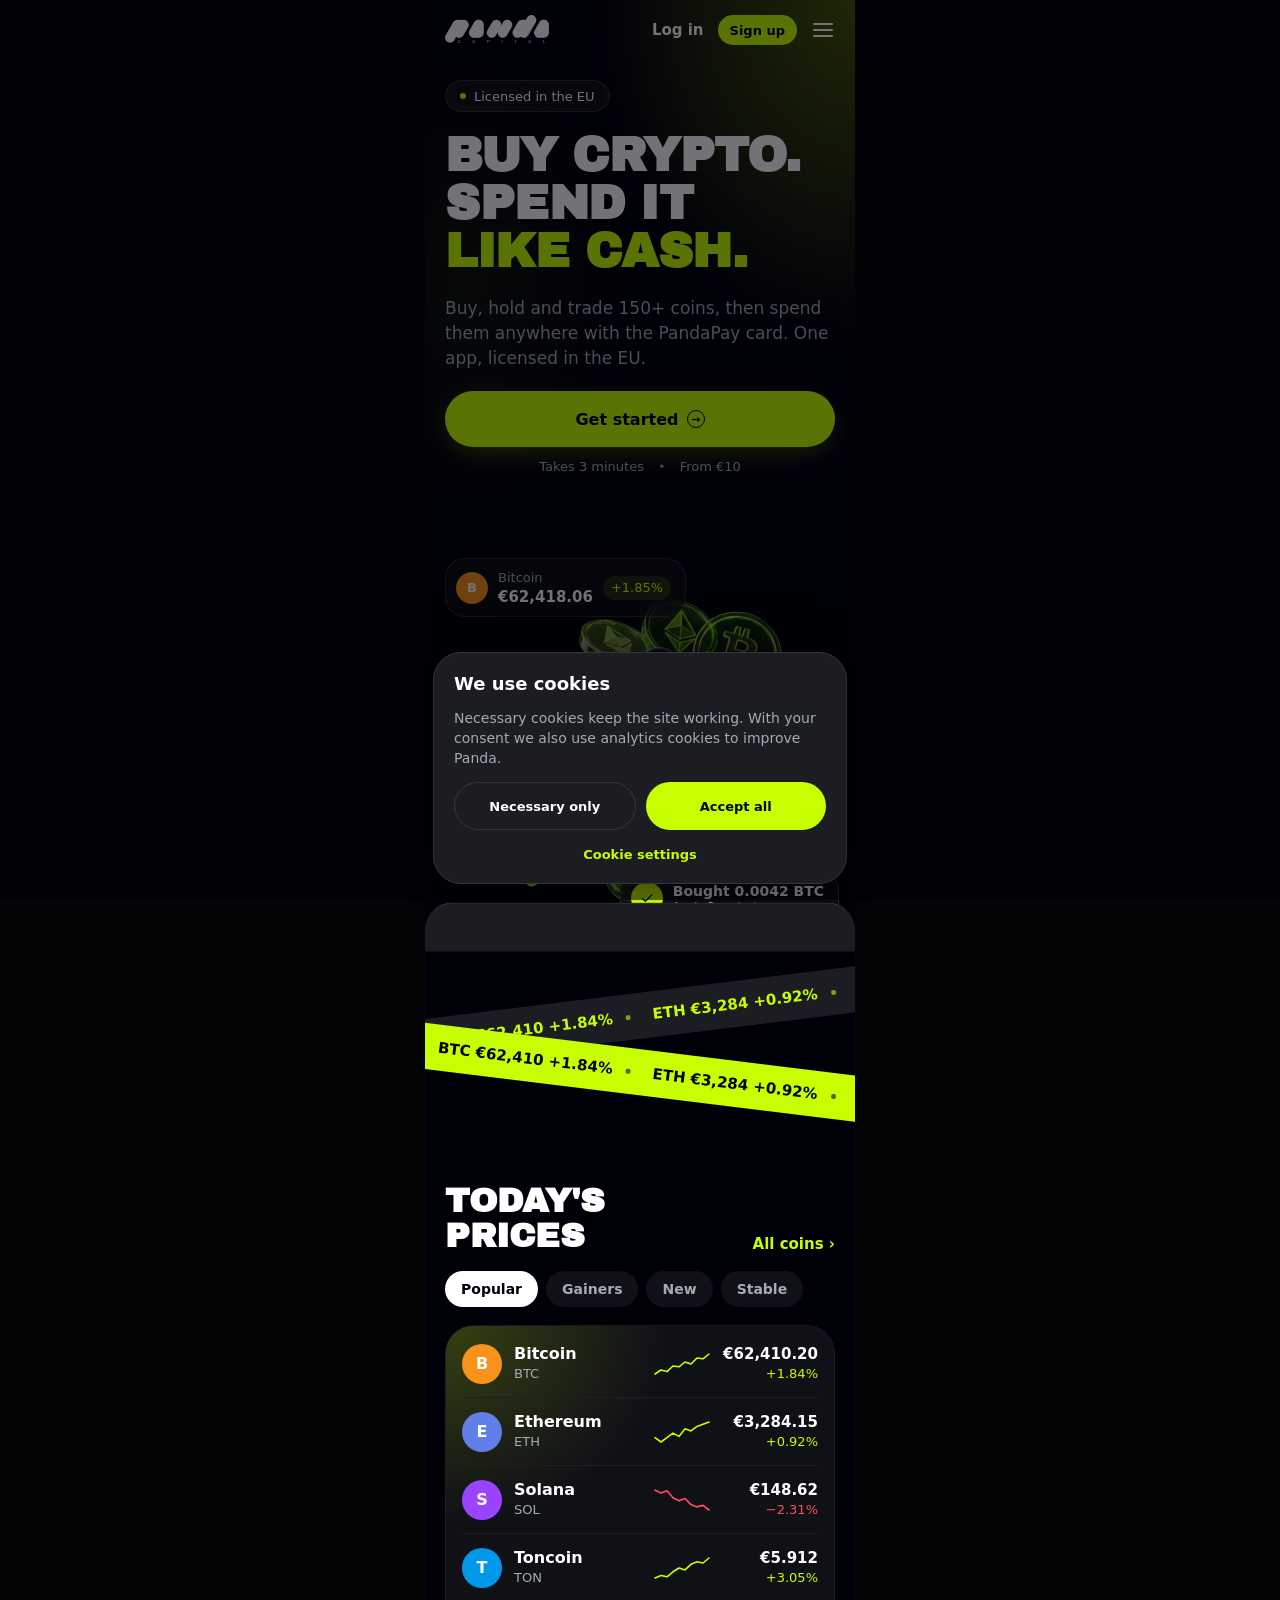
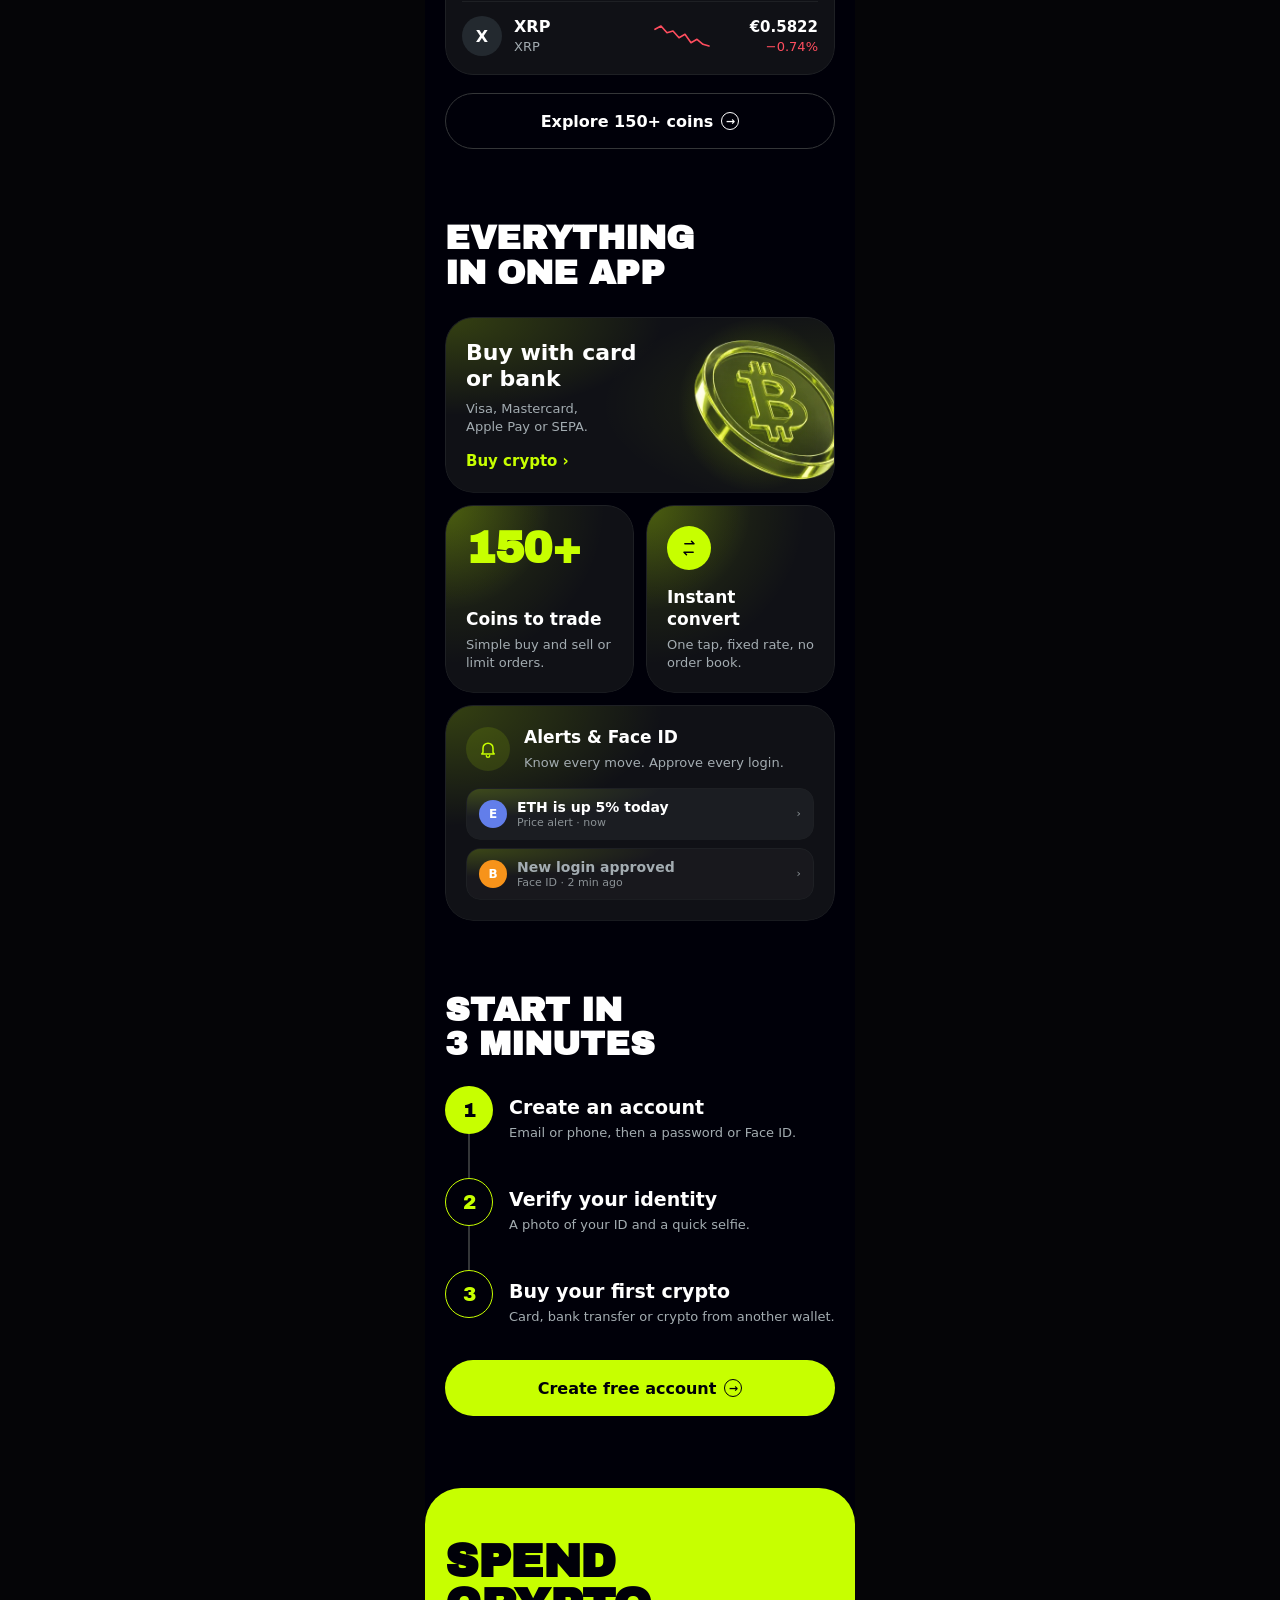
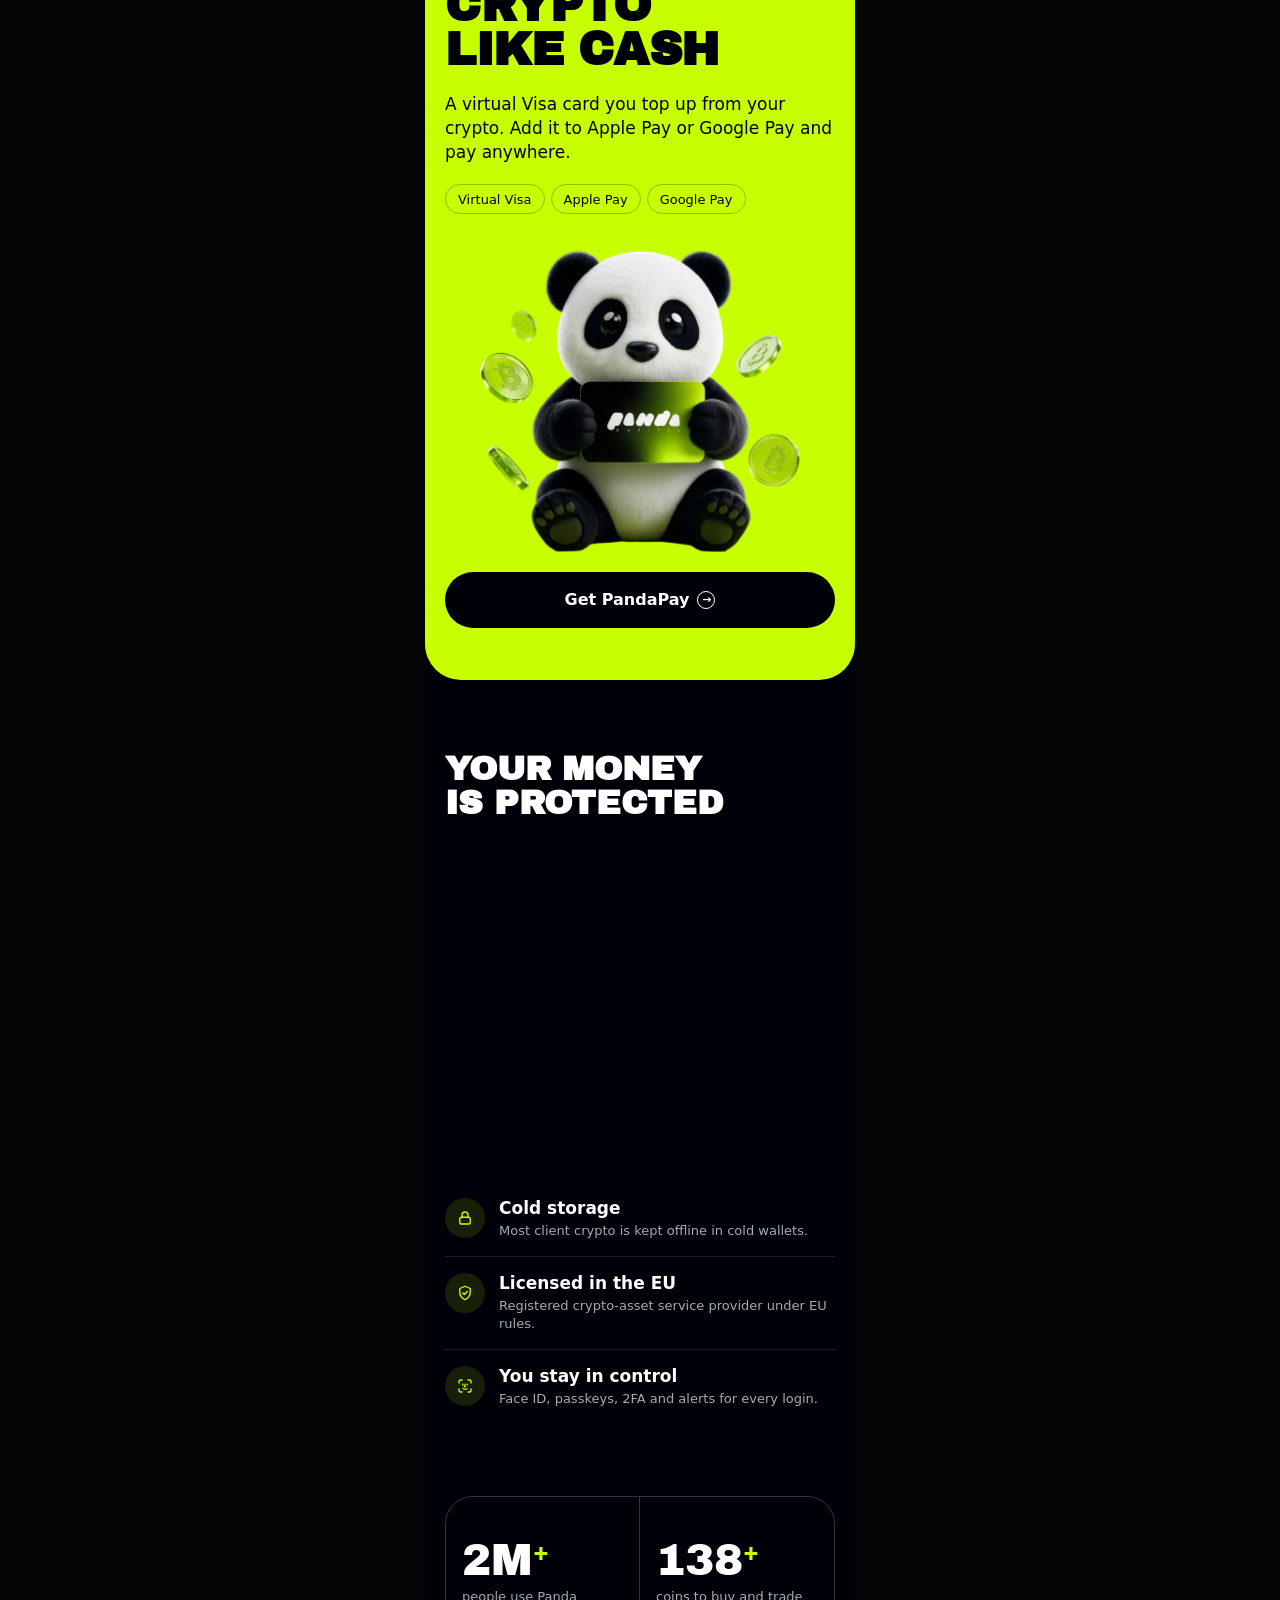
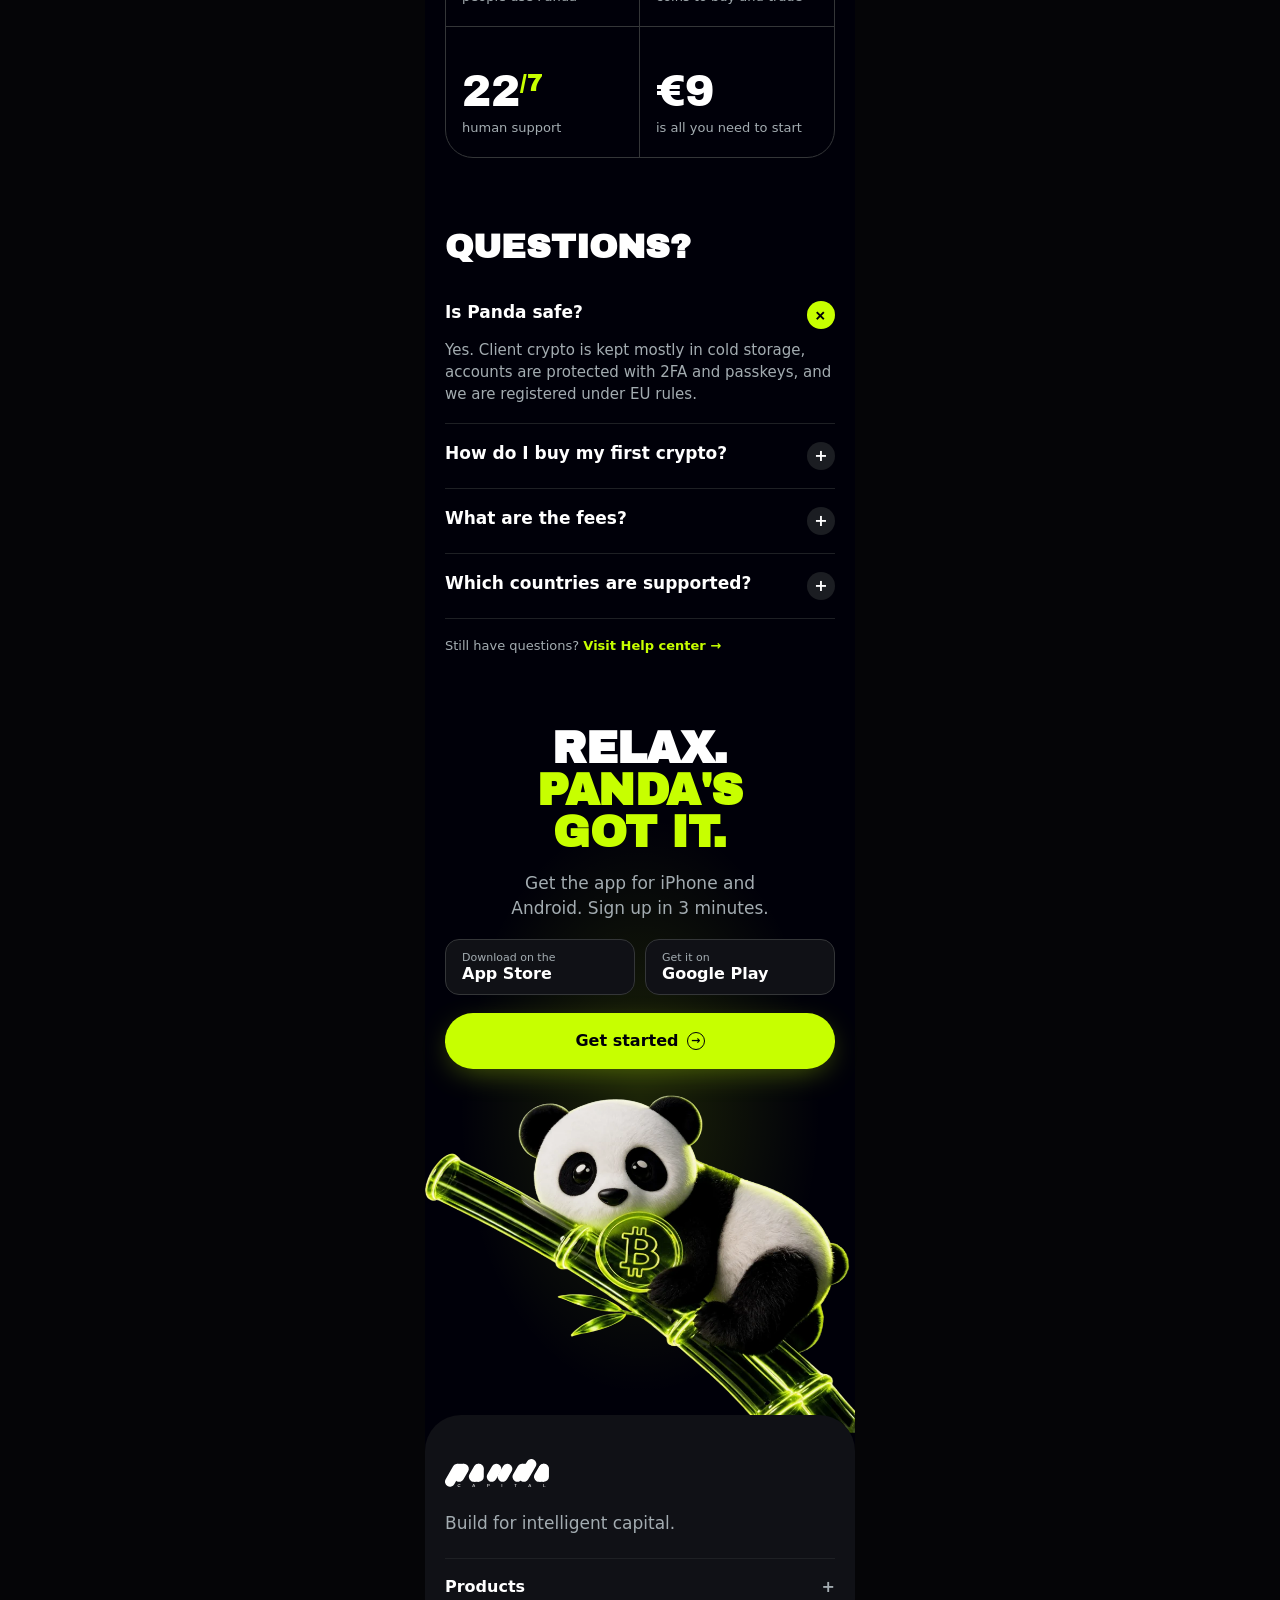
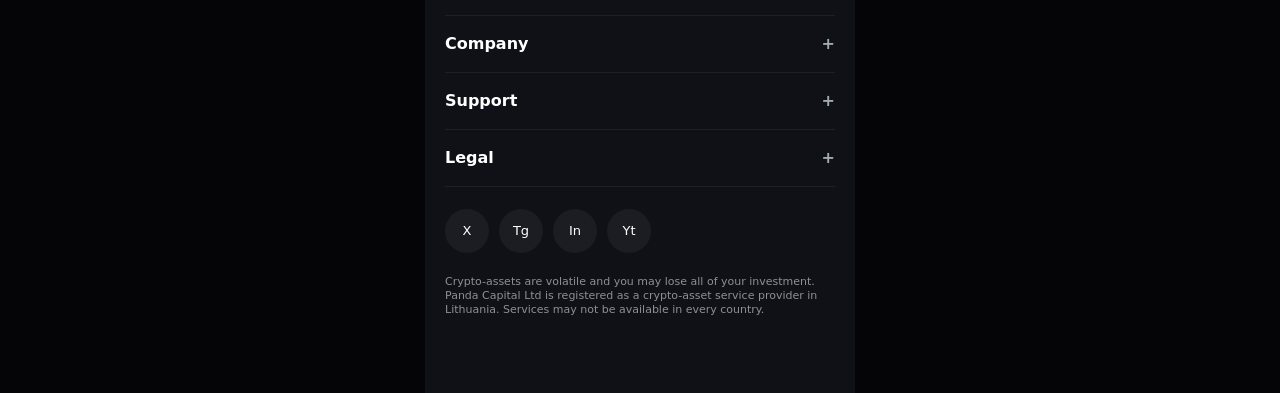
==== commit 47b206c4: "Hero: no parallax, chips pinned and single-line; clip tile glare to radius (Safari) Co-Authored-By: " ====
--- a/index.html
+++ b/index.html
@@ -97,10 +97,11 @@
 .hero h1{font-size:48px;line-height:46px}
 .hero-meta{display:flex;justify-content:center;gap:14px;font-size:13px;color:var(--text2);margin-top:12px}
 .hero-meta span+span:before{content:"•";margin-right:14px;color:var(--text3)}
-.hero-vis{position:relative;height:480px;margin:20px 0 8px;overflow:hidden}
+.hero-vis{position:relative;height:452px;margin:20px 0 0;overflow:hidden}
 .hero-vis img{position:absolute;left:0;top:40px;width:420px;height:420px}
 .hero-vis:after{content:"";position:absolute;inset:0;background:linear-gradient(180deg,rgba(0,0,9,0) 86%,#000009)}
 .hero-vis .chipwrap{position:absolute;z-index:2}
+.hero-vis .glass{white-space:nowrap}
 .float{animation:float 5s ease-in-out infinite}
 @keyframes float{50%{transform:translateY(-6px)}}
 
@@ -365,7 +366,8 @@
 .spk .dot{opacity:0;transform-box:fill-box;transform-origin:center;transform:scale(0);transition:.5s cubic-bezier(.3,1.6,.5,1) 1.7s}.in .spk .dot{opacity:1;transform:scale(1)}
 .chart-tag{opacity:0;transform:translateY(8px);transition:.5s 1.9s}.in .chart-tag{opacity:1;transform:none}
 /* градиент + блик на плашках */
-.gl{position:relative;overflow:hidden;isolation:isolate}
+.gl{position:relative;overflow:hidden;isolation:isolate;clip-path:inset(0 round var(--r-xl));-webkit-clip-path:inset(0 round var(--r-xl))}
+.note.gl{clip-path:inset(0 round var(--r-m));-webkit-clip-path:inset(0 round var(--r-m))}
 .gl:before{content:"";position:absolute;inset:0;z-index:-1;pointer-events:none;background:radial-gradient(80% 80% at 0 0,rgba(199,255,0,.20),rgba(199,255,0,0) 70%);opacity:0;transition:opacity 1.4s ease calc(var(--d,0s) + .3s)}
 .gl.in:before{opacity:1}
 .gl:after{content:"";position:absolute;top:-10%;bottom:-10%;left:-60%;width:45%;pointer-events:none;background:linear-gradient(100deg,rgba(199,255,0,0),rgba(199,255,0,.22),rgba(255,255,255,.10),rgba(199,255,0,0));transform:skewX(-14deg);opacity:0}
@@ -432,7 +434,7 @@
   <div class="hero-vis">
     <img src="img/hero.webp" class="screen" alt="">
     <div class="chipwrap pop" style="left:20px;top:64px;--d:.9s"><div class="glass float"><span class="coin" style="width:32px;height:32px;background:#F7931A;font-size:13px">B</span><div><div class="cap">Bitcoin</div><b style="font-size:15px" data-live-btc>€62,410.20</b></div><span class="badge-up" data-live-pct>+1.84%</span></div></div>
-    <div class="chipwrap pop" style="left:152px;top:400px;--d:1.6s"><div class="glass float" style="animation-delay:1.2s" data-feed><span class="coin" style="width:32px;height:32px;background:var(--lime);color:var(--on-accent);font-size:16px" data-feed-ic><i class="ico" data-i="check"></i></span><div><b style="font-size:14px" data-feed-t>Bought 0.0042 BTC</b><div class="micro" style="color:var(--text2)" data-feed-s>Apple Pay · just now</div></div></div></div>
+    <div class="chipwrap pop" style="right:16px;top:376px;--d:1.6s"><div class="glass float" style="animation-delay:1.2s" data-feed><span class="coin" style="width:32px;height:32px;background:var(--lime);color:var(--on-accent);font-size:16px" data-feed-ic><i class="ico" data-i="check"></i></span><div><b style="font-size:14px" data-feed-t>Bought 0.0042 BTC</b><div class="micro" style="color:var(--text2)" data-feed-s>Apple Pay · just now</div></div></div></div>
   </div>
 
   <div class="tickers"><div class="band a"><div class="track" data-ticks="dim"></div></div><div class="band b"><div class="track" data-ticks></div></div></div>
@@ -938,8 +940,7 @@
   if (getComputedStyle(b).position === 'static') b.style.position = 'relative'; b.style.overflow = 'hidden'; b.appendChild(s); setTimeout(() => s.remove(), 650); buzz(6); });
 // параллакс панды в hero при скролле + наклон за пальцем/курсором
 const heroImg = $('.hero-vis img');
-if (heroImg && !RM) addEventListener('scroll', () => { if (!heroImg.offsetParent) return; heroImg.style.translate = `0 ${Math.min(scrollY, 900) * -.12}px`; }, {passive:true});
-$$('.pp img, .hero-vis img').forEach(img => { const box = img.parentElement; if (RM) return; img.classList.add('tilt');
+$$('.pp img').forEach(img => { const box = img.parentElement; if (RM) return; img.classList.add('tilt');
   box.addEventListener('pointermove', e => { const r = box.getBoundingClientRect(), x = (e.clientX - r.left) / r.width - .5, y = (e.clientY - r.top) / r.height - .5;
     img.style.transform = `perspective(700px) rotateY(${x * 14}deg) rotateX(${-y * 12}deg) scale(1.03)`; });
   box.addEventListener('pointerleave', () => img.style.transform = ''); });
@@ -1029,7 +1030,7 @@
     const v = parseFloat(r.textContent.replace(/[€,]/g, '')), dv = v * (Math.random() - .5) * .002, dec = (r.textContent.split('.')[1] || '').length;
     r.textContent = '€' + (v + dv).toLocaleString('en-US', {minimumFractionDigits:dec, maximumFractionDigits:dec}); flash(r, dv >= 0); } }, 2200);
 // лента событий в плашке hero
-const FEED = [['check', 'Bought 0.0042 BTC', 'Apple Pay · just now'], ['swap', 'Converted 120 USDT → ETH', 'Instant convert · 1 min ago'], ['card', 'Paid €18.40 with PandaPay', 'Coffee Lab · 3 min ago'], ['check', 'Bought 1.25 SOL', 'Visa · just now']];
+const FEED = [['check', 'Bought 0.0042 BTC', 'Apple Pay · just now'], ['swap', 'Swapped USDT → ETH', 'Convert · 1 min ago'], ['card', 'Paid €18.40', 'PandaPay · 3 min ago'], ['check', 'Bought 1.25 SOL', 'Visa · just now']];
 let fi = 0; const feed = $('[data-feed]');
 if (feed && !RM) setInterval(() => { feed.classList.add('swap'); setTimeout(() => { fi = (fi + 1) % FEED.length; const [i, t, s] = FEED[fi];
   $('[data-feed-ic]').innerHTML = ICON(i); $('[data-feed-t]').textContent = t; $('[data-feed-s]').textContent = s; feed.classList.remove('swap'); }, 380); }, 3600);
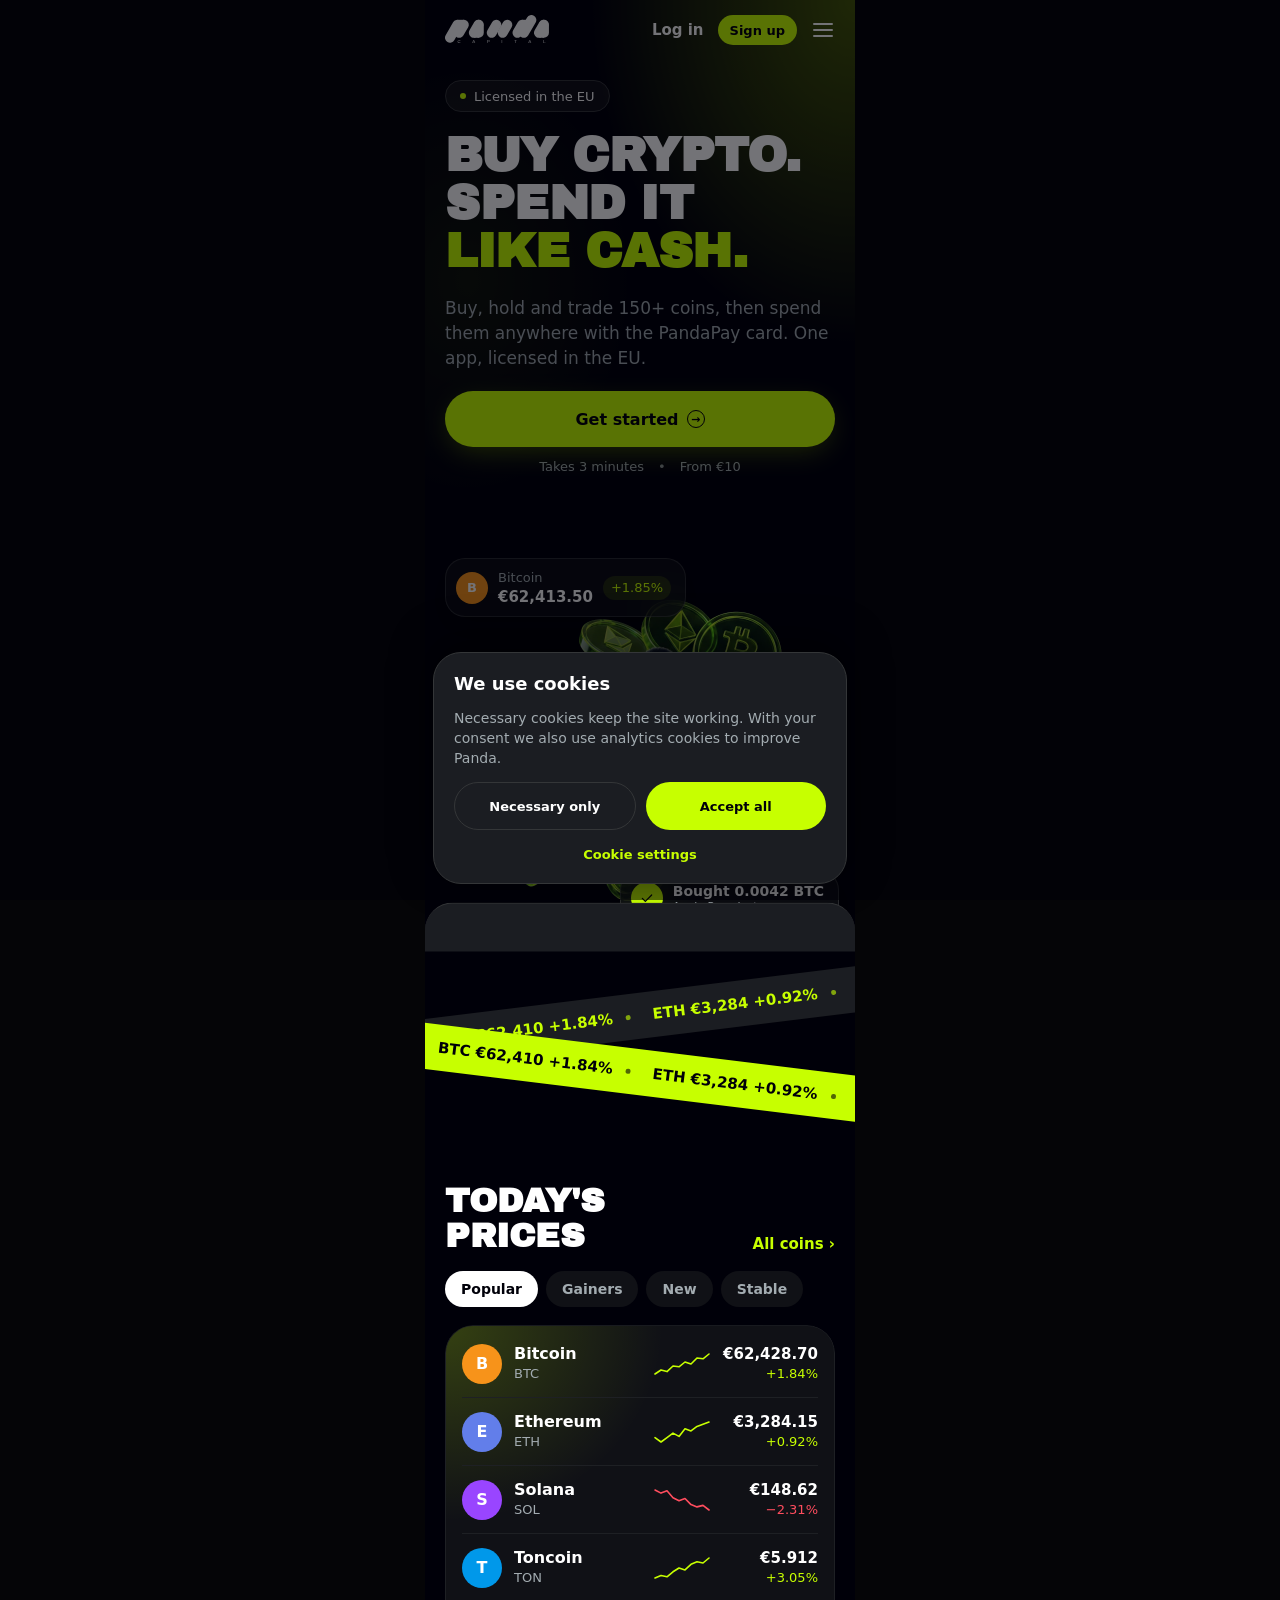
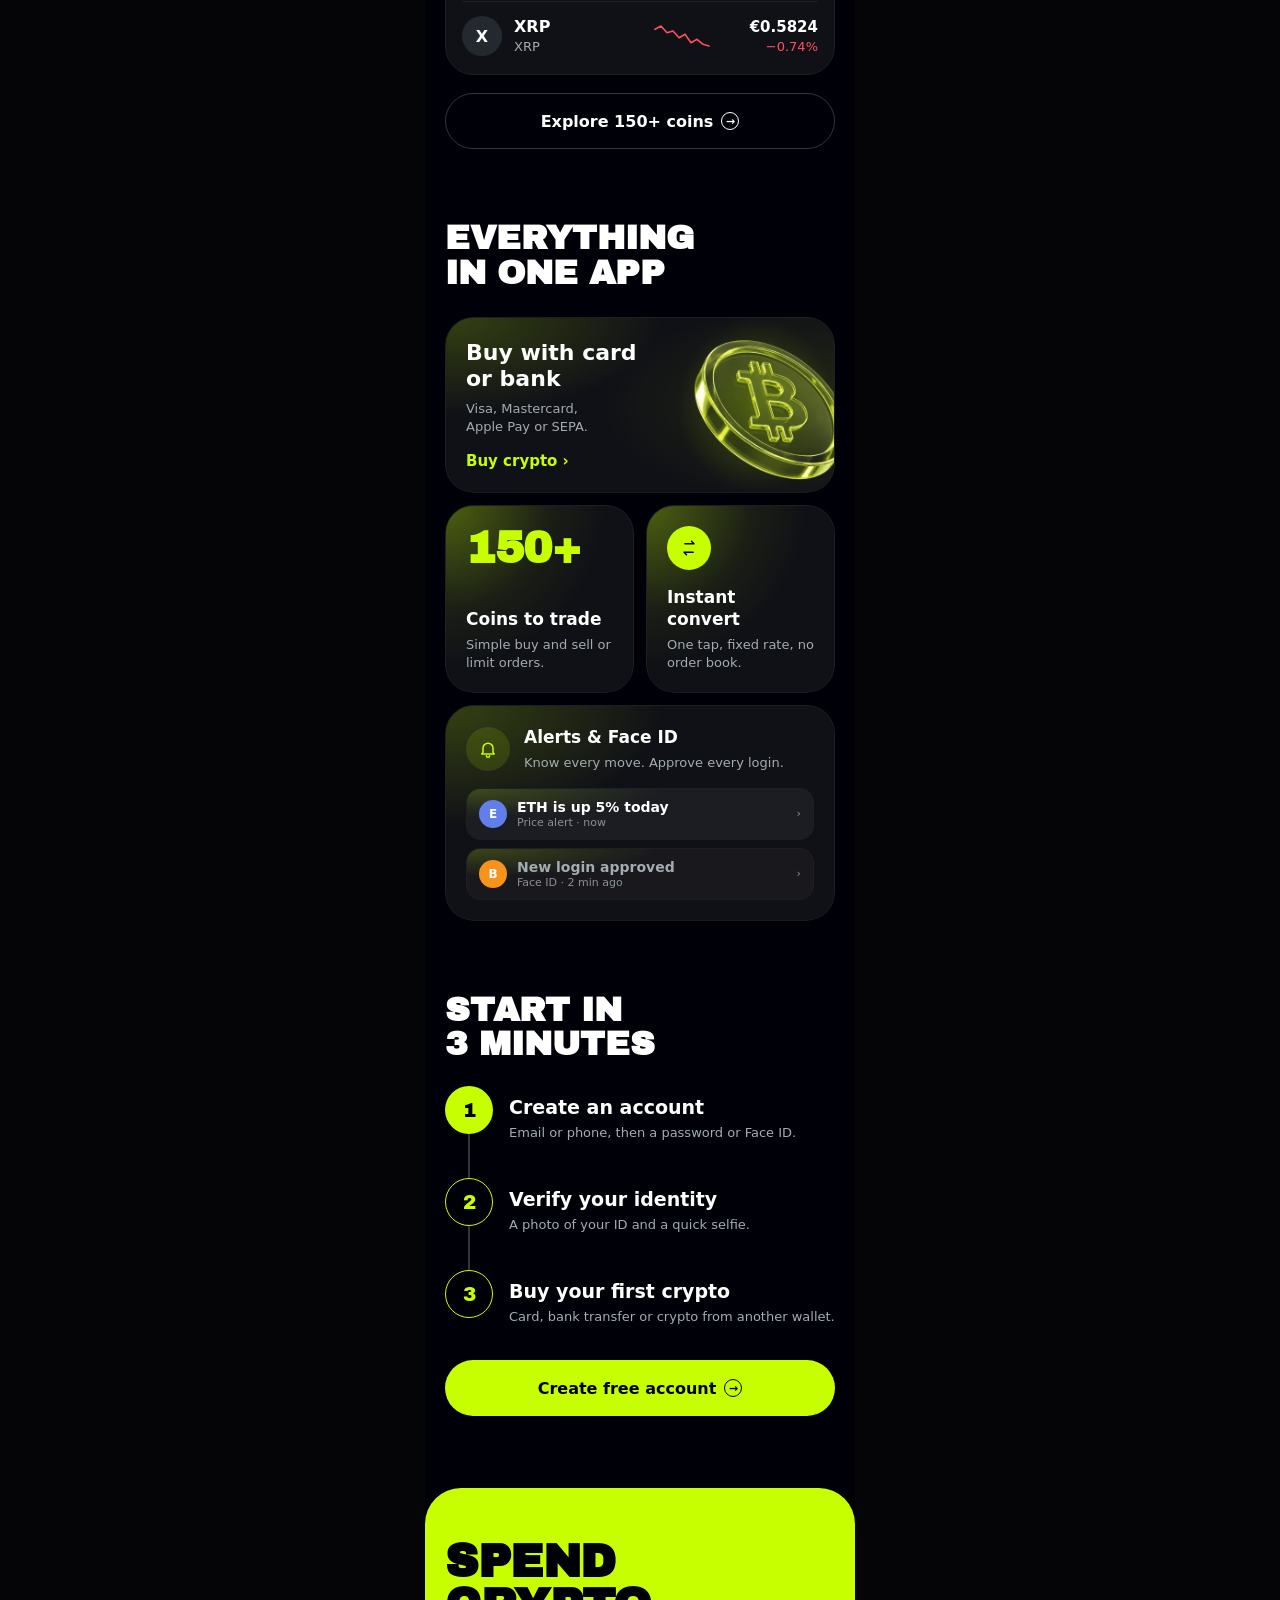
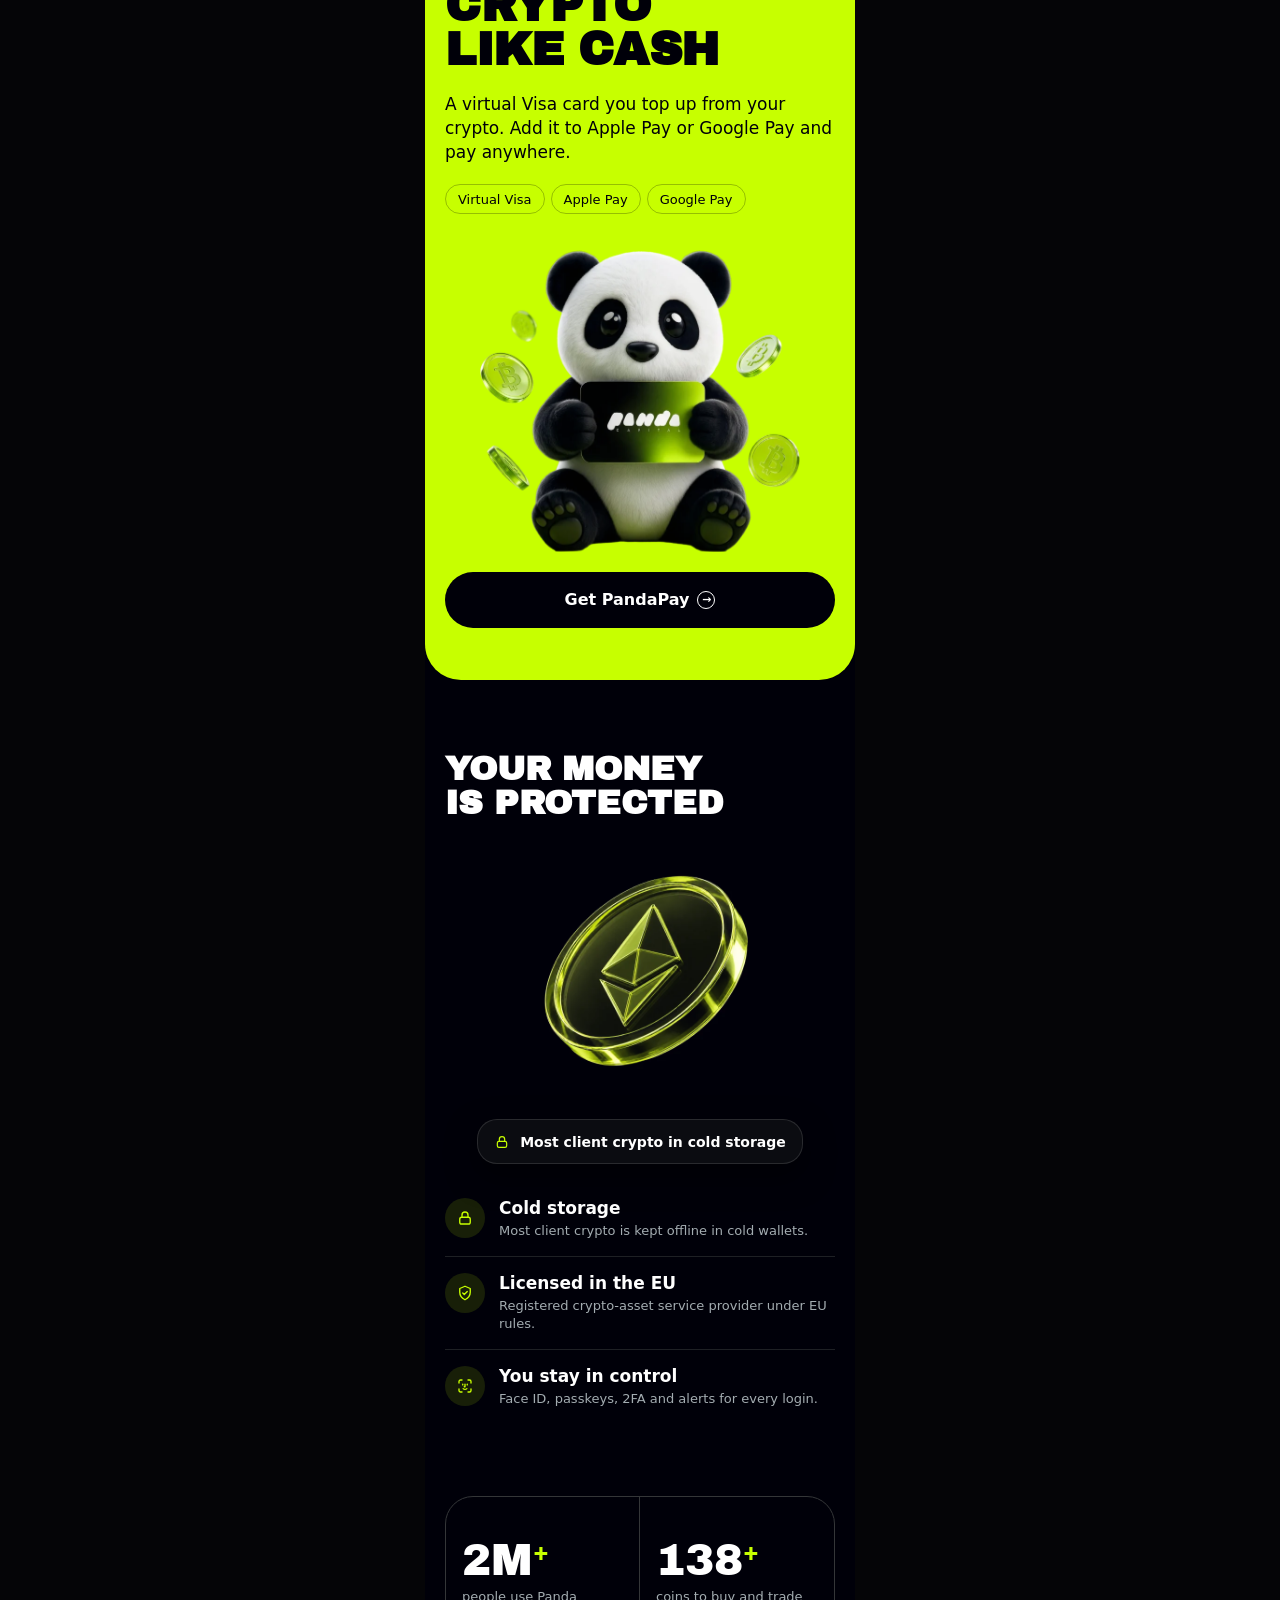
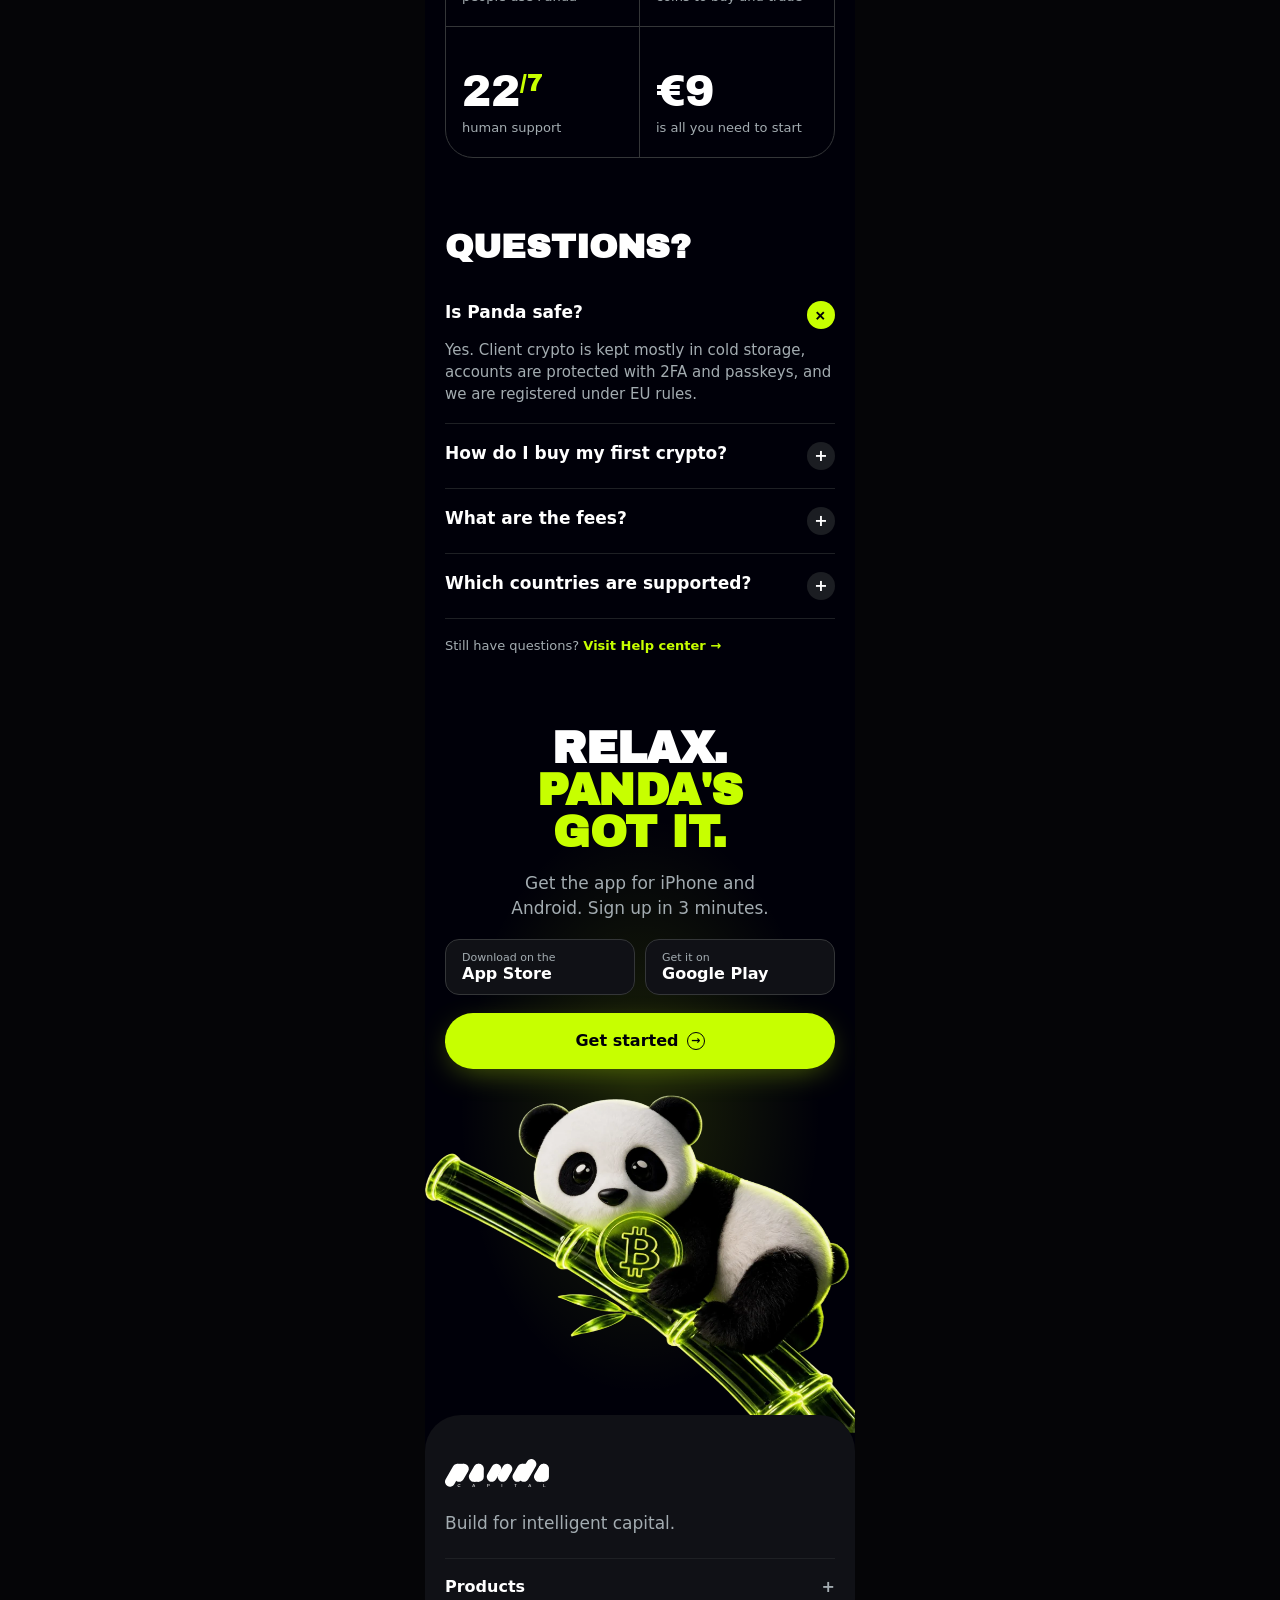
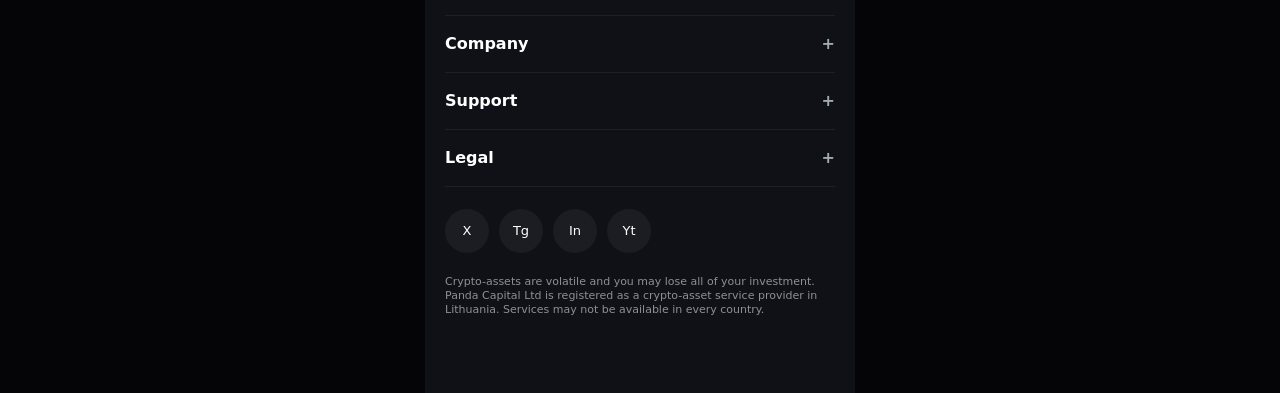
==== commit 0dec5f06: "Remove glare sweeps on tiles and buttons Co-Authored-By: Claude Opus 5.5 <noreply@anthropic.com>" ====
--- a/index.html
+++ b/index.html
@@ -365,18 +365,12 @@
 .spk .area{opacity:0;transition:opacity 1.2s ease 1s}.in .spk .area{opacity:1}
 .spk .dot{opacity:0;transform-box:fill-box;transform-origin:center;transform:scale(0);transition:.5s cubic-bezier(.3,1.6,.5,1) 1.7s}.in .spk .dot{opacity:1;transform:scale(1)}
 .chart-tag{opacity:0;transform:translateY(8px);transition:.5s 1.9s}.in .chart-tag{opacity:1;transform:none}
-/* градиент + блик на плашках */
+/* градиент на плашках */
 .gl{position:relative;overflow:hidden;isolation:isolate;clip-path:inset(0 round var(--r-xl));-webkit-clip-path:inset(0 round var(--r-xl))}
 .note.gl{clip-path:inset(0 round var(--r-m));-webkit-clip-path:inset(0 round var(--r-m))}
 .gl:before{content:"";position:absolute;inset:0;z-index:-1;pointer-events:none;background:radial-gradient(80% 80% at 0 0,rgba(199,255,0,.20),rgba(199,255,0,0) 70%);opacity:0;transition:opacity 1.4s ease calc(var(--d,0s) + .3s)}
 .gl.in:before{opacity:1}
-.gl:after{content:"";position:absolute;top:-10%;bottom:-10%;left:-60%;width:45%;pointer-events:none;background:linear-gradient(100deg,rgba(199,255,0,0),rgba(199,255,0,.22),rgba(255,255,255,.10),rgba(199,255,0,0));transform:skewX(-14deg);opacity:0}
-.gl.in:after{animation:sweep 1.5s cubic-bezier(.4,0,.2,1) calc(var(--d,0s) + .4s) forwards}
-@keyframes sweep{0%{left:-60%;opacity:1}100%{left:130%;opacity:1}}
-/* блик на лаймовых кнопках */
 .btn.lime{position:relative;overflow:hidden}
-.btn.lime:after{content:"";position:absolute;top:0;bottom:0;left:-40%;width:30%;background:linear-gradient(100deg,rgba(255,255,255,0),rgba(255,255,255,.55),rgba(255,255,255,0));transform:skewX(-18deg);animation:btnShine 5s ease-in-out 2.4s infinite;pointer-events:none}
-@keyframes btnShine{0%{left:-40%}22%,100%{left:130%}}
 /* шаги: номера по очереди, линия дорастает */
 .steps .st.rv .num i{transform:scale(.6);opacity:0;transition:.6s cubic-bezier(.3,1.6,.5,1) calc(var(--d,0s) + .15s)}
 .steps .st.in .num i{transform:none;opacity:1}
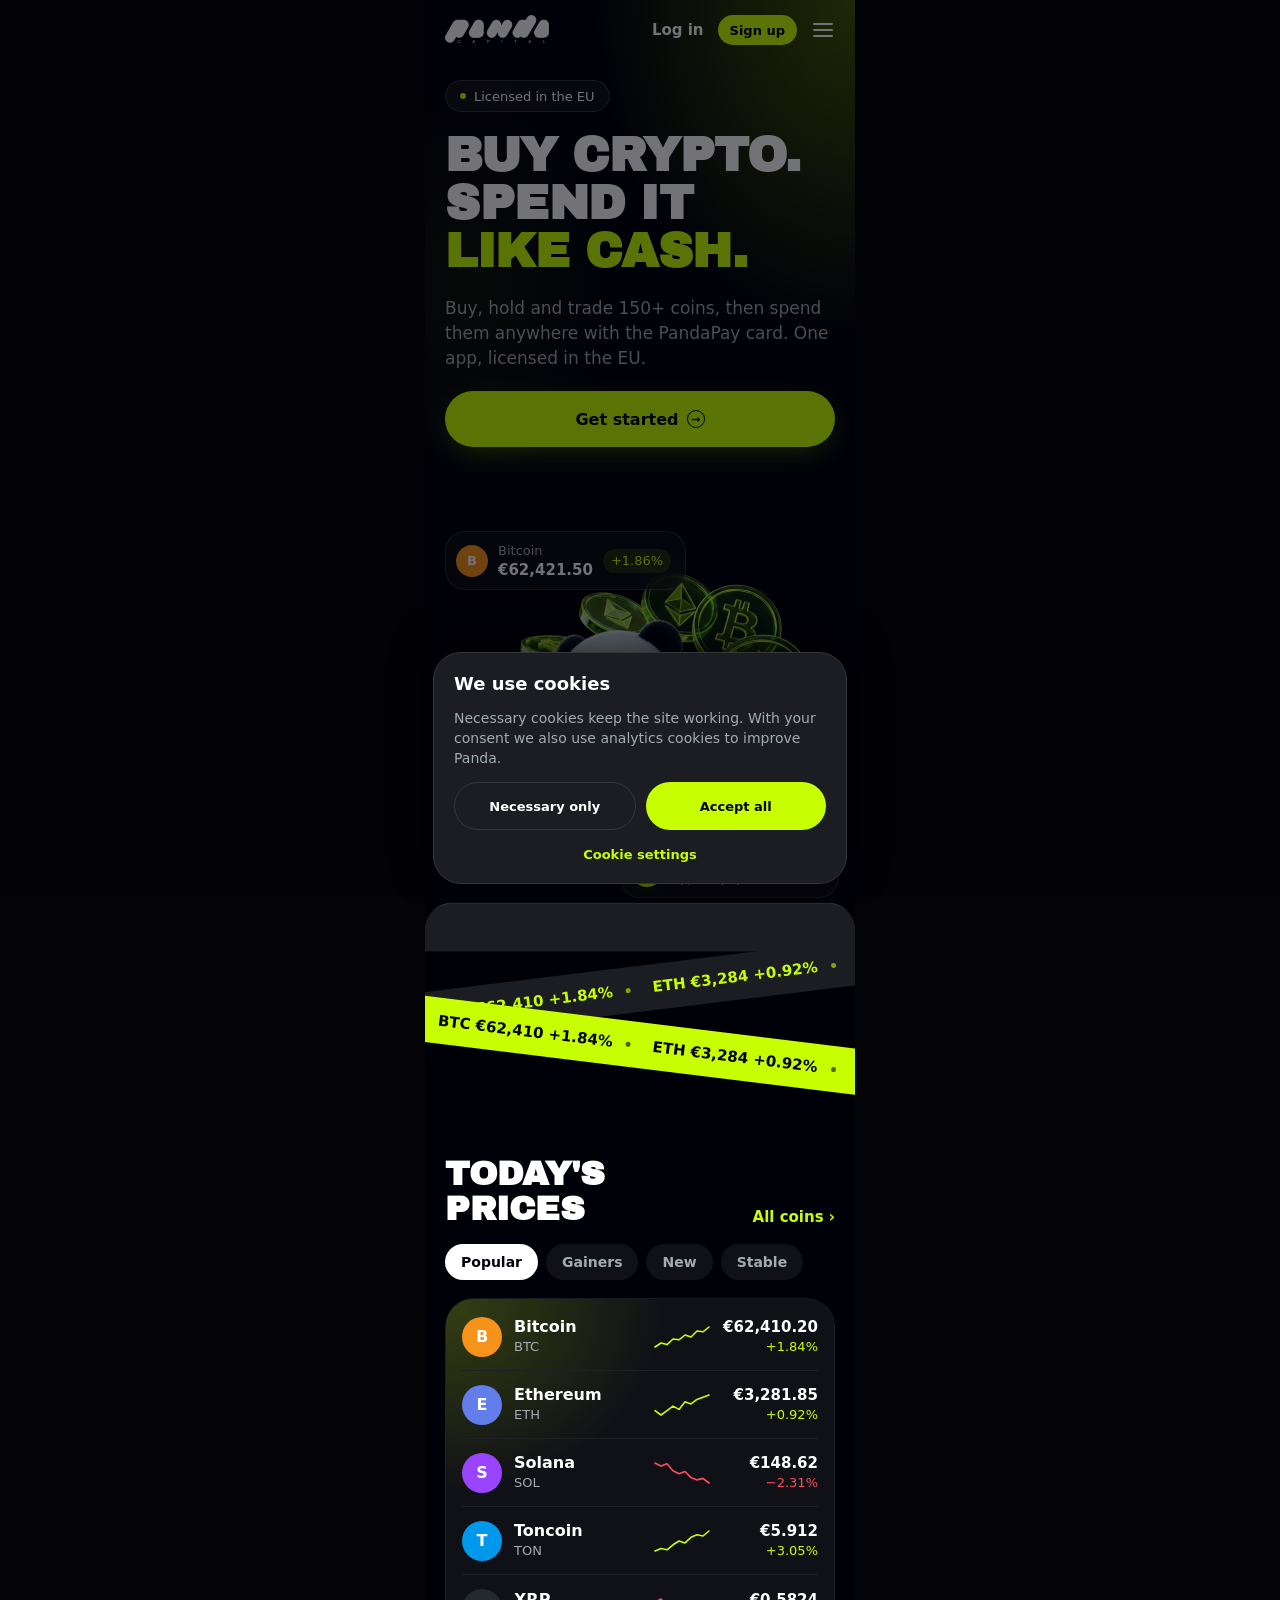
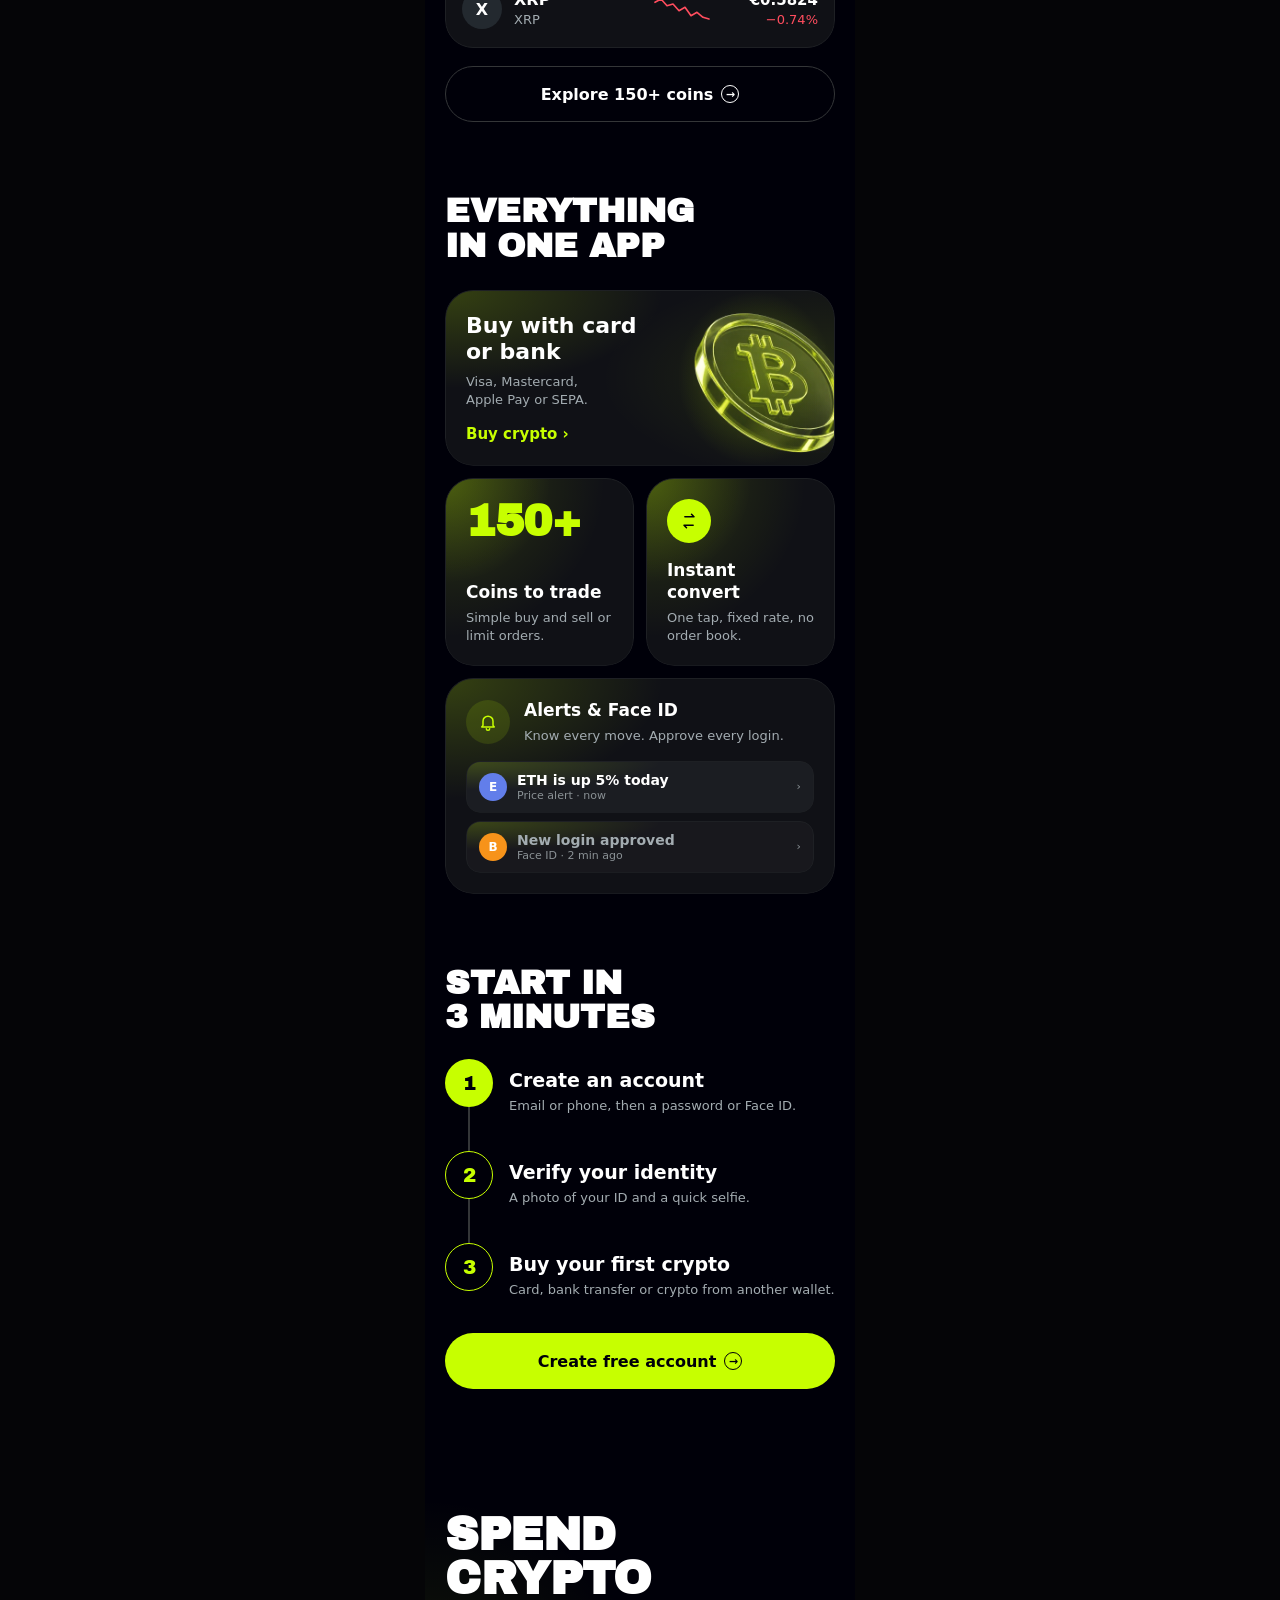
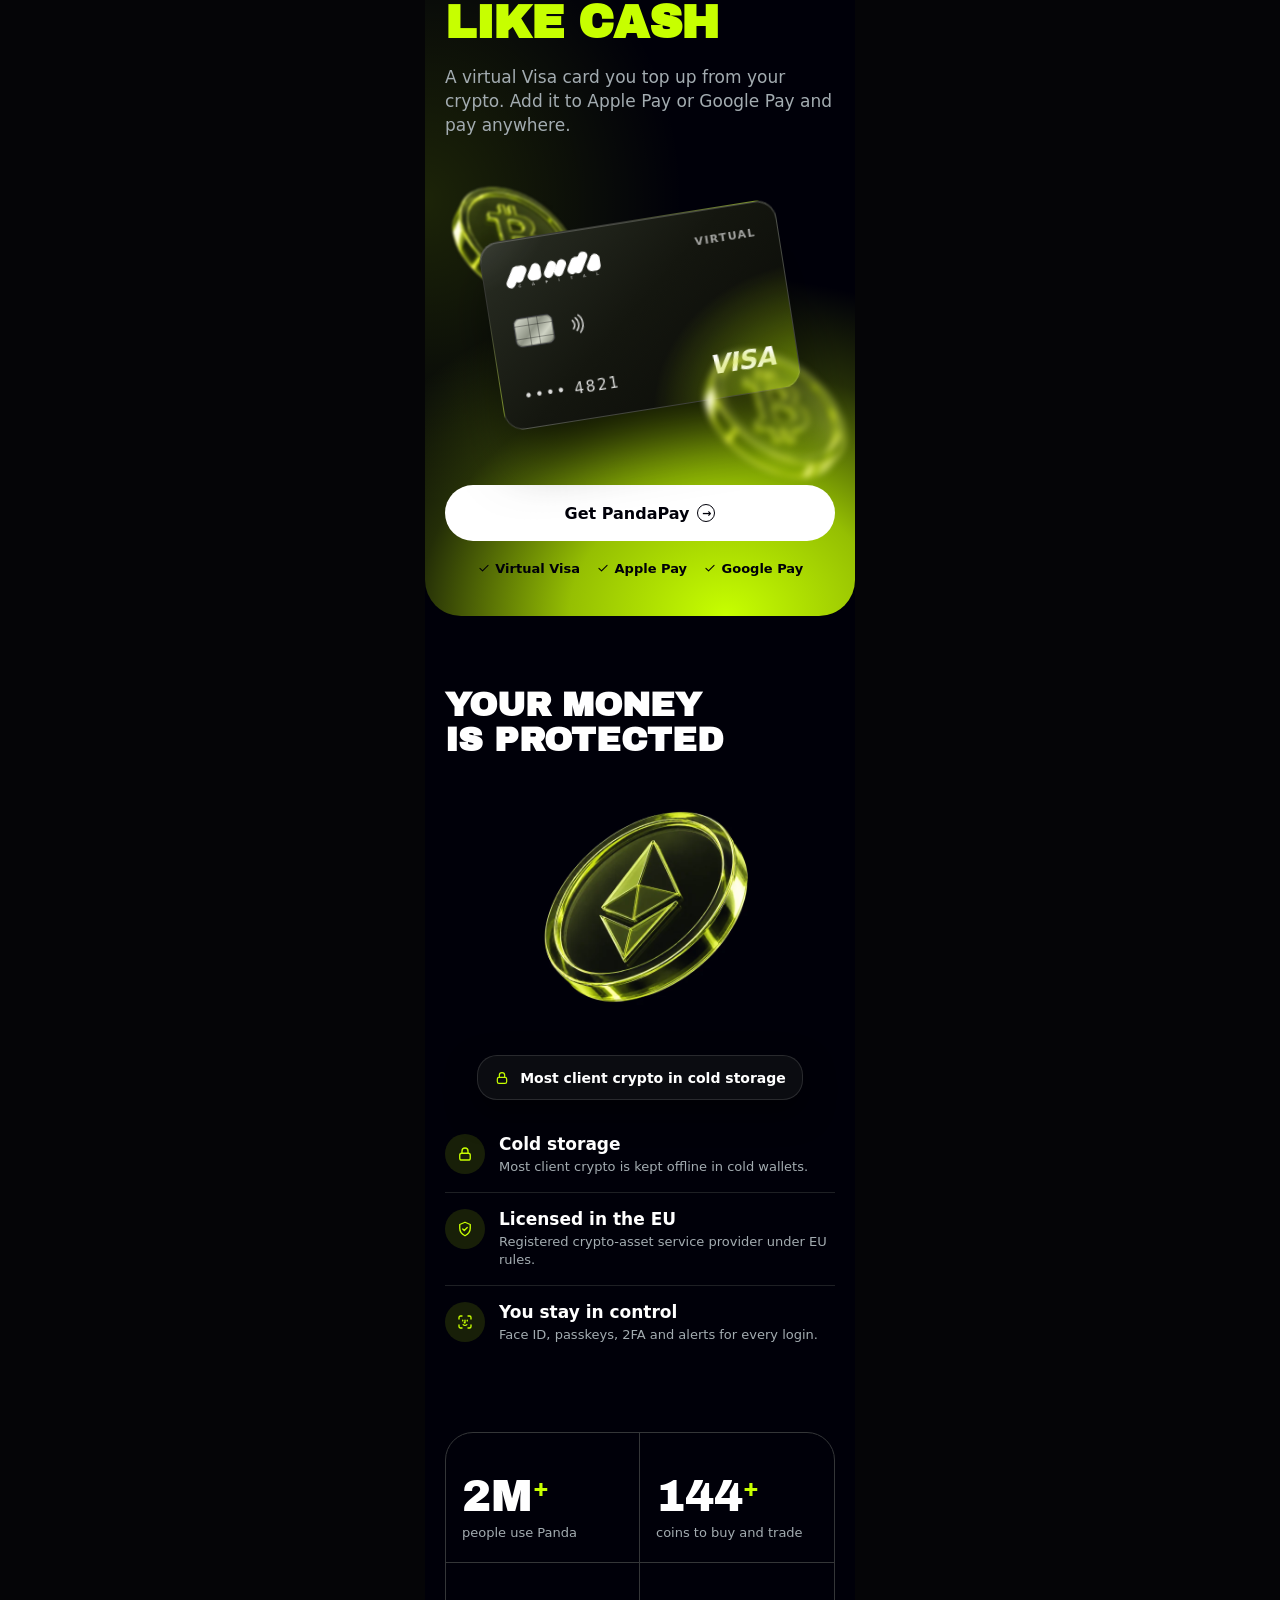
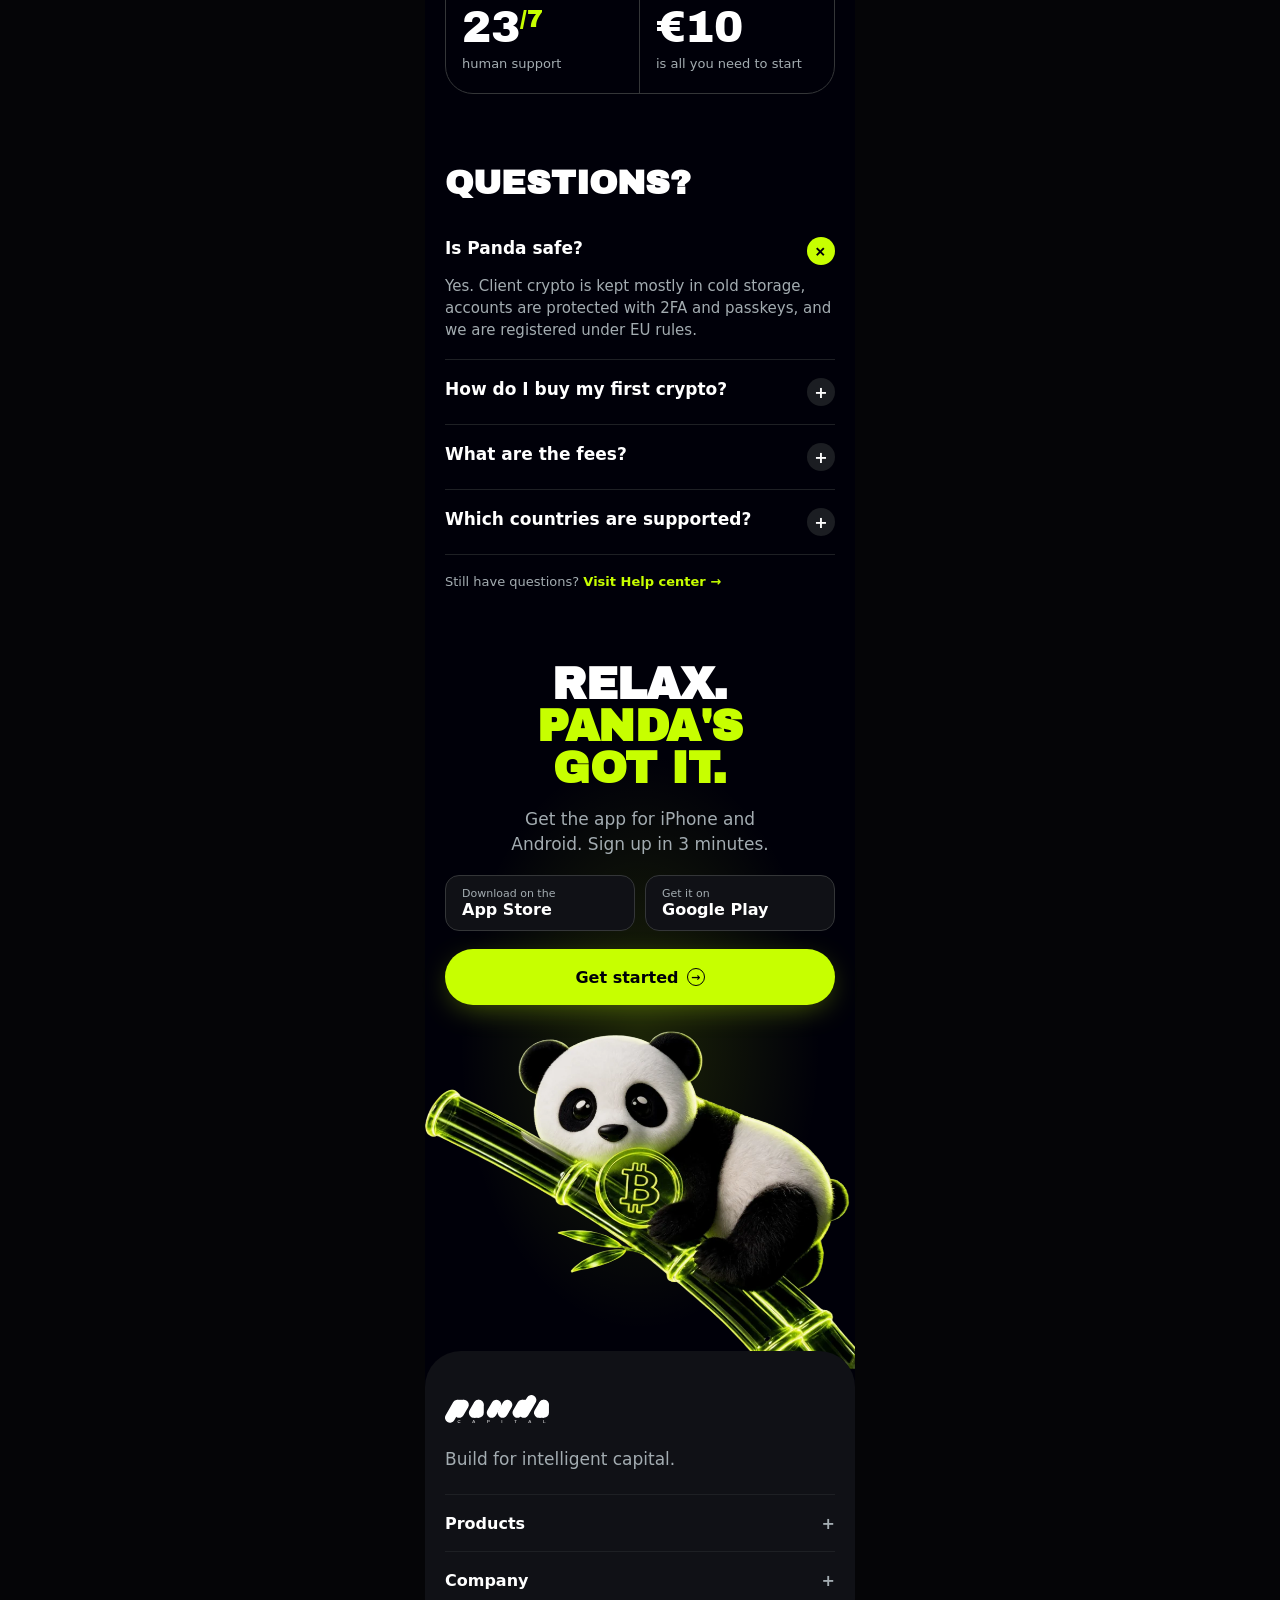
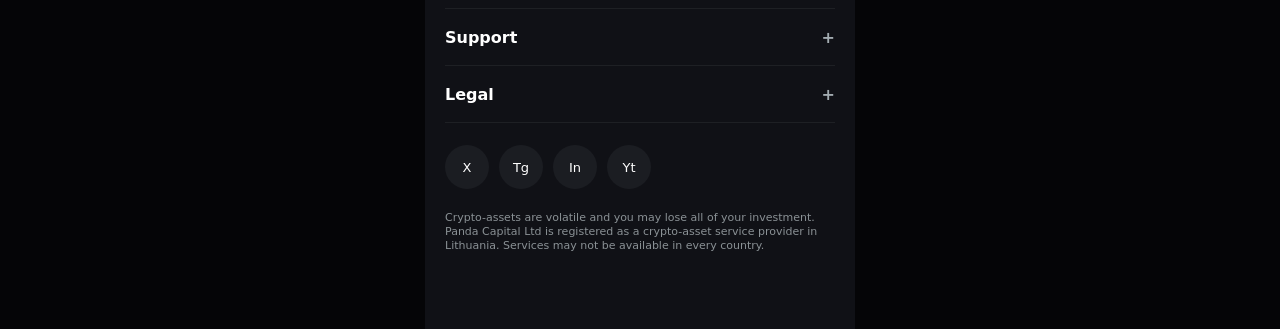
==== commit c2ec8884: "PandaPay: live 3D card instead of panda, dark-to-lime block; drop hero meta line Co-Authored-By: Cla" ====
--- a/index.html
+++ b/index.html
@@ -149,14 +149,35 @@
 .steps .tx{padding-top:10px;padding-bottom:16px}
 .steps .tx b{display:block;font-size:19px;font-weight:600;margin-bottom:6px}
 
-.pp{background:var(--lime);color:var(--on-accent);border-radius:36px;padding:52px var(--g);margin-top:72px}
+.pp{color:#fff;border-radius:36px;padding:52px var(--g) 40px;margin-top:72px;overflow:hidden;position:relative;
+  background:radial-gradient(130% 60% at 70% 100%,#c7ff00 0%,rgba(199,255,0,.75) 28%,rgba(199,255,0,.18) 55%,rgba(199,255,0,0) 75%),radial-gradient(60% 40% at 0% 45%,rgba(199,255,0,.14),rgba(199,255,0,0)),#000009}
 .pp>*+*{margin-top:20px}
-.pp .eyebrow{color:var(--on-accent)}
 .pp h2{font-size:46px;line-height:44px}
-.pp .lede{color:var(--on-accent);line-height:24px}
-.pp .tags span{display:inline-flex;height:30px;padding:0 12px;border-radius:999px;border:1px solid rgba(0,0,9,.25);align-items:center;font-size:13px;font-weight:500;margin-right:6px}
-.pp img{width:320px;margin:36px auto 0}
-
+.pp .lede{color:var(--text2);line-height:24px}
+.pp .checks{display:flex;justify-content:center;gap:16px;font-size:13px;font-weight:600;color:var(--on-accent)}
+.pp .checks .ico{font-size:14px}
+.btn.white{background:#fff;color:var(--on-accent)}
+/* живая карта */
+.stage{position:relative;height:300px;margin-top:28px;perspective:900px}
+.stage .cn{position:absolute;pointer-events:none}
+.stage .cn.back{width:150px;left:-6px;top:4px;filter:blur(1px);animation:coinA 6s ease-in-out infinite}
+.stage .cn.front{width:170px;right:-24px;bottom:-34px;filter:blur(3px);animation:coinB 7s ease-in-out infinite}
+@keyframes coinA{50%{transform:translateY(-10px) rotate(-6deg)}}
+@keyframes coinB{50%{transform:translateY(8px) rotate(5deg)}}
+.tiltbox{position:absolute;left:50%;top:50%;width:300px;height:190px;margin:-95px 0 0 -150px;transform-style:preserve-3d;transition:transform .25s ease-out}
+.pcard{position:absolute;inset:0;border-radius:20px;overflow:hidden;transform:rotate(-9deg);animation:cardFloat 7s ease-in-out infinite;
+  background:radial-gradient(90% 120% at 105% 110%,rgba(199,255,0,.62),rgba(199,255,0,0) 62%),radial-gradient(60% 80% at -10% -20%,rgba(255,255,255,.14),rgba(255,255,255,0) 60%),linear-gradient(140deg,#2a2e24 0%,#14160f 48%,#090a07 100%);
+  border:1px solid rgba(255,255,255,.16);box-shadow:0 34px 60px -12px rgba(0,0,0,.75),inset 0 1px 0 rgba(255,255,255,.2)}
+@keyframes cardFloat{0%,100%{transform:rotate(-9deg) translateY(0) rotateX(6deg) rotateY(-8deg)}50%{transform:rotate(-7deg) translateY(-10px) rotateX(-4deg) rotateY(8deg)}}
+.pcard .lg{position:absolute;left:22px;top:22px;width:96px;height:28px}
+.pcard .lg svg{width:100%;height:100%}
+.pcard .chip{position:absolute;left:22px;top:78px;width:40px;height:30px;border-radius:7px;background:linear-gradient(135deg,#d9dccf,#8f9486 45%,#cfd3c4 70%,#7d8273);box-shadow:inset 0 0 0 1px rgba(0,0,0,.25)}
+.pcard .chip:before{content:"";position:absolute;inset:7px 0;border-top:1px solid rgba(0,0,0,.3);border-bottom:1px solid rgba(0,0,0,.3)}
+.pcard .chip:after{content:"";position:absolute;inset:0 14px;border-left:1px solid rgba(0,0,0,.3);border-right:1px solid rgba(0,0,0,.3)}
+.pcard .nfc{position:absolute;left:74px;top:82px;width:22px;height:22px;color:rgba(255,255,255,.75)}
+.pcard .num{position:absolute;left:22px;bottom:22px;font-size:15px;letter-spacing:.14em;color:rgba(255,255,255,.85);font-weight:500}
+.pcard .visa{position:absolute;right:22px;bottom:18px;font-size:26px;font-weight:900;font-style:italic;letter-spacing:-.02em;color:#fff}
+.pcard .tagv{position:absolute;right:22px;top:24px;font-size:11px;font-weight:600;letter-spacing:.12em;text-transform:uppercase;color:rgba(255,255,255,.6)}
 .sec-item{display:flex;gap:14px;padding:16px 0;border-bottom:1px solid var(--line)}
 .sec-item:last-child{border:0}
 .sec-item b{display:block;font-size:17px;font-weight:600;margin-bottom:4px}
@@ -377,7 +398,7 @@
 .steps .st.rv .num:after{transform:scaleY(0);transform-origin:top;transition:transform .8s ease calc(var(--d,0s) + .45s)}
 .steps .st.in .num:after{transform:none}
 /* панды покачиваются */
-.pp img,.final-vis img,.nf .bamboo{animation:sway 6s ease-in-out infinite}
+.final-vis img,.nf .bamboo{animation:sway 6s ease-in-out infinite}
 @keyframes sway{50%{transform:translateY(-8px) rotate(-1deg)}}
 @media (prefers-reduced-motion:reduce){*,*:before,*:after{animation:none!important;transition:none!important}.rv{opacity:1;transform:none}.spk path.dr{stroke-dashoffset:0}}
 </style>
@@ -422,7 +443,6 @@
     <p class="lede">Buy, hold and trade 150+ coins, then spend them anywhere with the PandaPay card. One app, licensed in the EU.</p>
     <div>
       <a class="btn lime shine" href="#/signup">Get started <span class="arr">→</span></a>
-      <div class="hero-meta"><span>Takes 3 minutes</span><span>From €10</span></div>
     </div>
   </section>
   <div class="hero-vis">
@@ -470,11 +490,17 @@
   </section>
 
   <section class="pp">
-    <h2 class="disp">Spend<br>crypto<br>like cash</h2>
+    <h2 class="disp">Spend<br>crypto<br><span class="lime">like cash</span></h2>
     <p class="lede">A virtual Visa card you top up from your crypto. Add it to Apple Pay or Google Pay and pay anywhere.</p>
-    <div class="tags"><span>Virtual Visa</span><span>Apple Pay</span><span>Google Pay</span></div>
-    <img src="img/pandapay.webp" alt="Panda holding the PandaPay card">
-    <a class="btn black" href="#/pandapay">Get PandaPay <span class="arr">→</span></a>
+    <div class="stage">
+      <img class="cn back" src="img/coin_alpha.webp" alt="">
+      <div class="tiltbox"><div class="pcard"><span class="lg" data-cardlogo></span><span class="tagv">Virtual</span><span class="chip"></span>
+        <svg class="nfc" viewBox="0 0 24 24" fill="none" stroke="currentColor" stroke-width="1.8" stroke-linecap="round"><path d="M8 7.5a6.5 6.5 0 0 1 0 9M11.5 5a10 10 0 0 1 0 14M15 2.5a13.5 13.5 0 0 1 0 19"/></svg>
+        <span class="num">•••• 4821</span><span class="visa">VISA</span></div></div>
+      <img class="cn front" src="img/coin_alpha.webp" alt="">
+    </div>
+    <a class="btn white" href="#/pandapay">Get PandaPay <span class="arr">→</span></a>
+    <div class="checks"><span><i class="ico" data-i="check"></i> Virtual Visa</span><span><i class="ico" data-i="check"></i> Apple Pay</span><span><i class="ico" data-i="check"></i> Google Pay</span></div>
   </section>
 
   <section class="sec">
@@ -623,11 +649,17 @@
 <main class="page" data-route="/pandapay">
   <div class="glow"></div><div data-hdr></div>
   <section class="pp" style="margin:8px 0 0;padding-top:36px">
-    <h2 class="disp" style="font-size:48px;line-height:46px">Spend<br>crypto<br>like cash</h2>
+    <h2 class="disp" style="font-size:48px;line-height:46px">Spend<br>crypto<br><span class="lime">like cash</span></h2>
     <p class="lede">A virtual Visa card you top up from USDT, BTC or EUR. Add it to Apple Pay and pay anywhere Visa works.</p>
-    <img src="img/pandapay.webp" alt="Panda holding the PandaPay card">
-    <a class="btn black" href="#/signup">Get PandaPay <span class="arr">→</span></a>
-    <div style="display:flex;justify-content:center;gap:16px;font-size:13px;font-weight:500"><span><i class="ico" data-i="check"></i> Virtual Visa</span><span><i class="ico" data-i="check"></i> Apple Pay</span><span><i class="ico" data-i="check"></i> Google Pay</span></div>
+    <div class="stage">
+      <img class="cn back" src="img/coin_alpha.webp" alt="">
+      <div class="tiltbox"><div class="pcard"><span class="lg" data-cardlogo></span><span class="tagv">Virtual</span><span class="chip"></span>
+        <svg class="nfc" viewBox="0 0 24 24" fill="none" stroke="currentColor" stroke-width="1.8" stroke-linecap="round"><path d="M8 7.5a6.5 6.5 0 0 1 0 9M11.5 5a10 10 0 0 1 0 14M15 2.5a13.5 13.5 0 0 1 0 19"/></svg>
+        <span class="num">•••• 4821</span><span class="visa">VISA</span></div></div>
+      <img class="cn front" src="img/coin_alpha.webp" alt="">
+    </div>
+    <a class="btn white" href="#/signup">Get PandaPay <span class="arr">→</span></a>
+    <div class="checks"><span><i class="ico" data-i="check"></i> Virtual Visa</span><span><i class="ico" data-i="check"></i> Apple Pay</span><span><i class="ico" data-i="check"></i> Google Pay</span></div>
   </section>
   <section class="sec" style="margin-top:56px">
     <div class="title-block"><h2 class="h2">Built for<br>everyday</h2></div>
@@ -854,7 +886,7 @@
 $$('[data-hdr]').forEach(el => el.replaceWith($('#t-hdr').content.cloneNode(true)));
 $$('[data-hdr-x]').forEach(el => el.replaceWith($('#t-hdr-x').content.cloneNode(true)));
 $$('[data-foot]').forEach(el => { const s = el.getAttribute('style'); const f = $('#t-foot').content.cloneNode(true); if (s) f.firstElementChild.setAttribute('style', s); el.replaceWith(f); });
-$$('.logo').forEach(l => l.innerHTML = LOGO); // после вставки шапок и футеров
+$$('.logo, [data-cardlogo]').forEach(l => l.innerHTML = LOGO); // после вставки шапок и футеров
 $$('.ico[data-i]').forEach(i => { if (!i.innerHTML) i.innerHTML = ICON(i.dataset.i); }); // иконки из шаблонов
 
 // ---------- тикеры ----------
@@ -934,7 +966,7 @@
   if (getComputedStyle(b).position === 'static') b.style.position = 'relative'; b.style.overflow = 'hidden'; b.appendChild(s); setTimeout(() => s.remove(), 650); buzz(6); });
 // параллакс панды в hero при скролле + наклон за пальцем/курсором
 const heroImg = $('.hero-vis img');
-$$('.pp img').forEach(img => { const box = img.parentElement; if (RM) return; img.classList.add('tilt');
+$$('.tiltbox').forEach(img => { const box = img.parentElement; if (RM) return;
   box.addEventListener('pointermove', e => { const r = box.getBoundingClientRect(), x = (e.clientX - r.left) / r.width - .5, y = (e.clientY - r.top) / r.height - .5;
     img.style.transform = `perspective(700px) rotateY(${x * 14}deg) rotateX(${-y * 12}deg) scale(1.03)`; });
   box.addEventListener('pointerleave', () => img.style.transform = ''); });
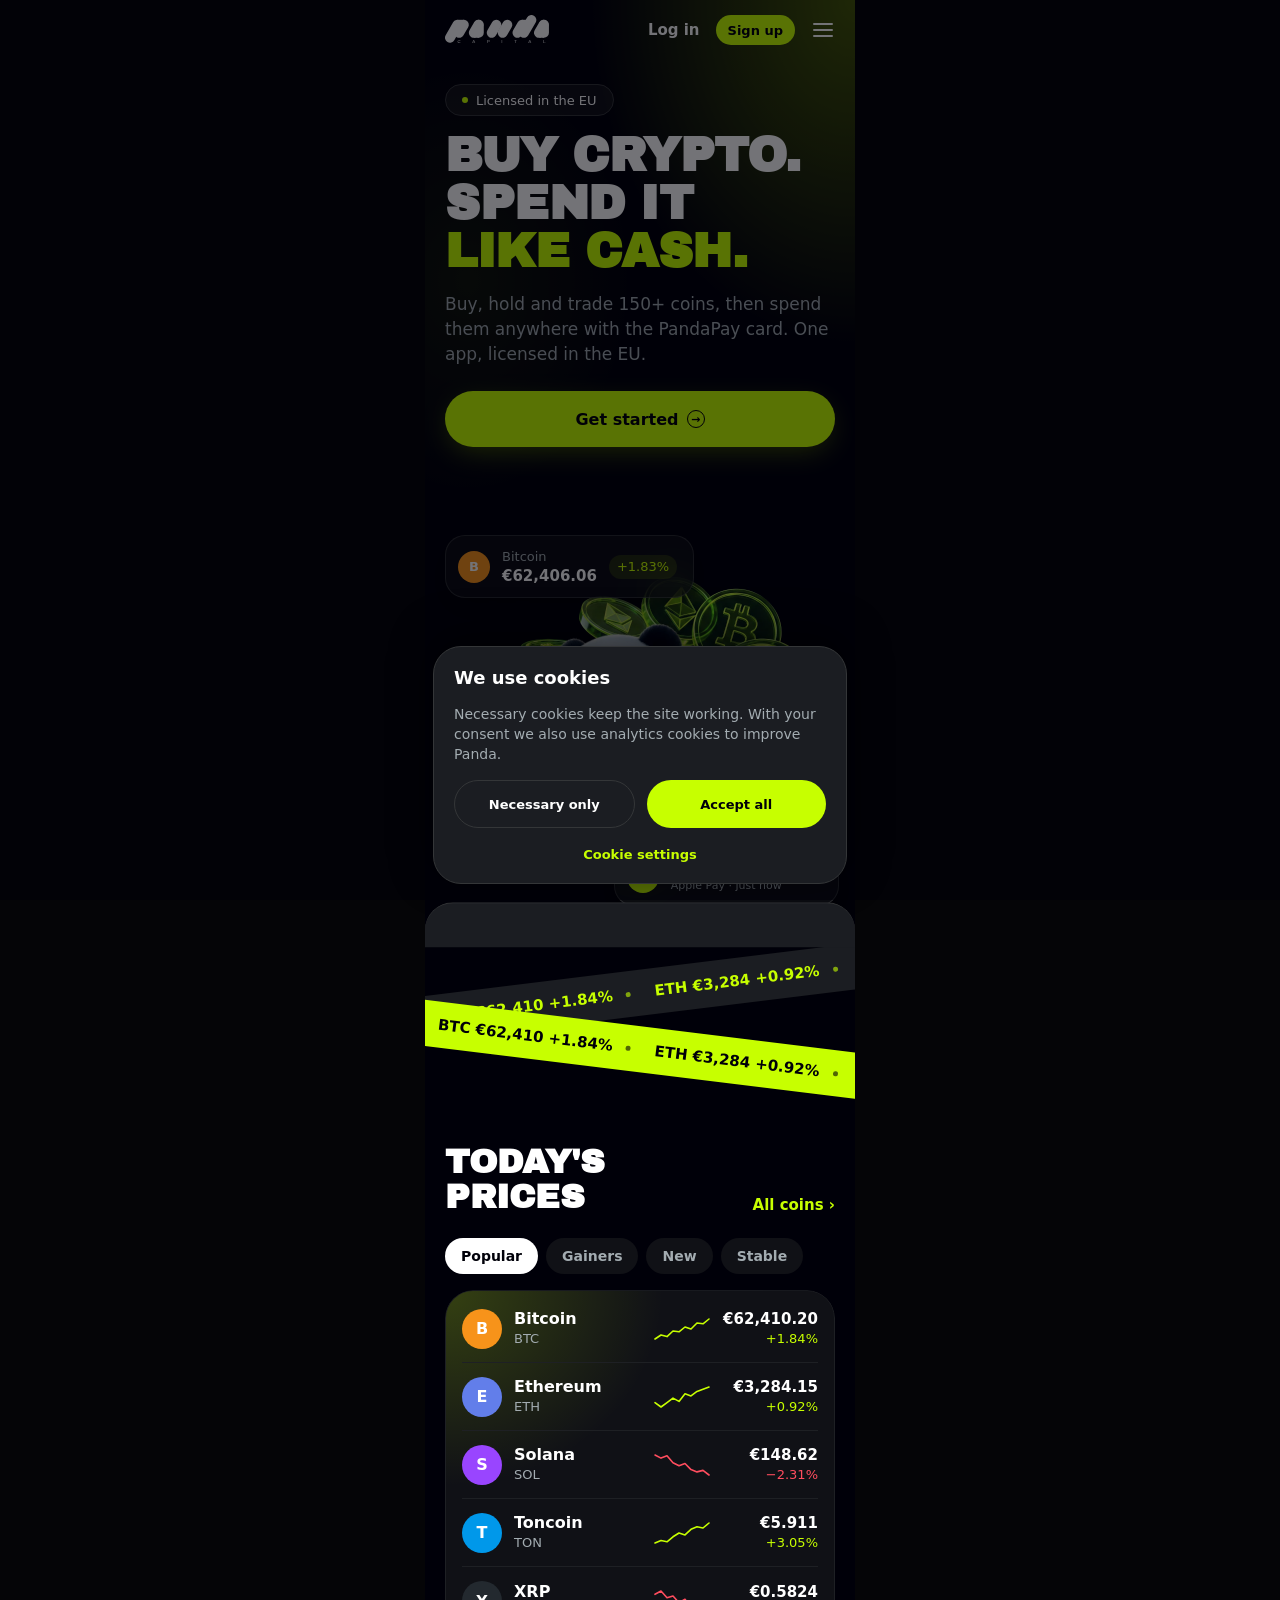
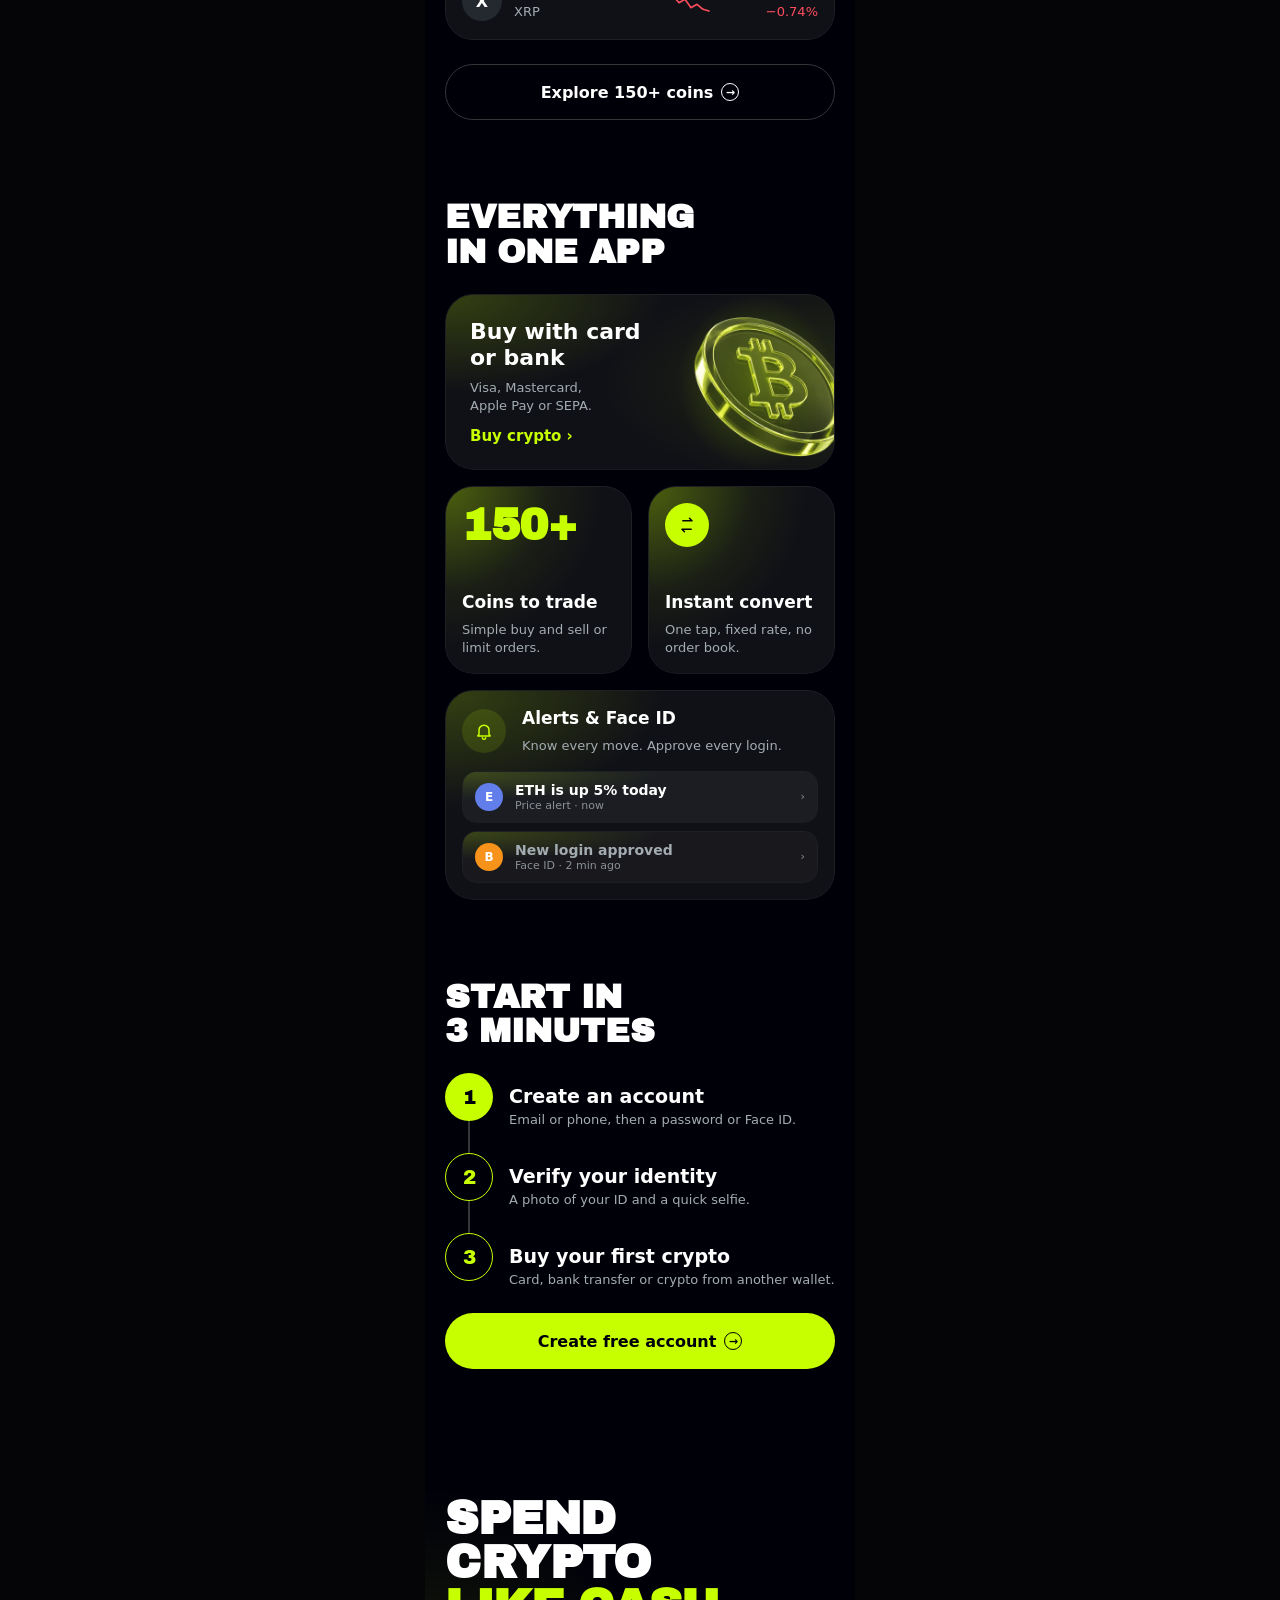
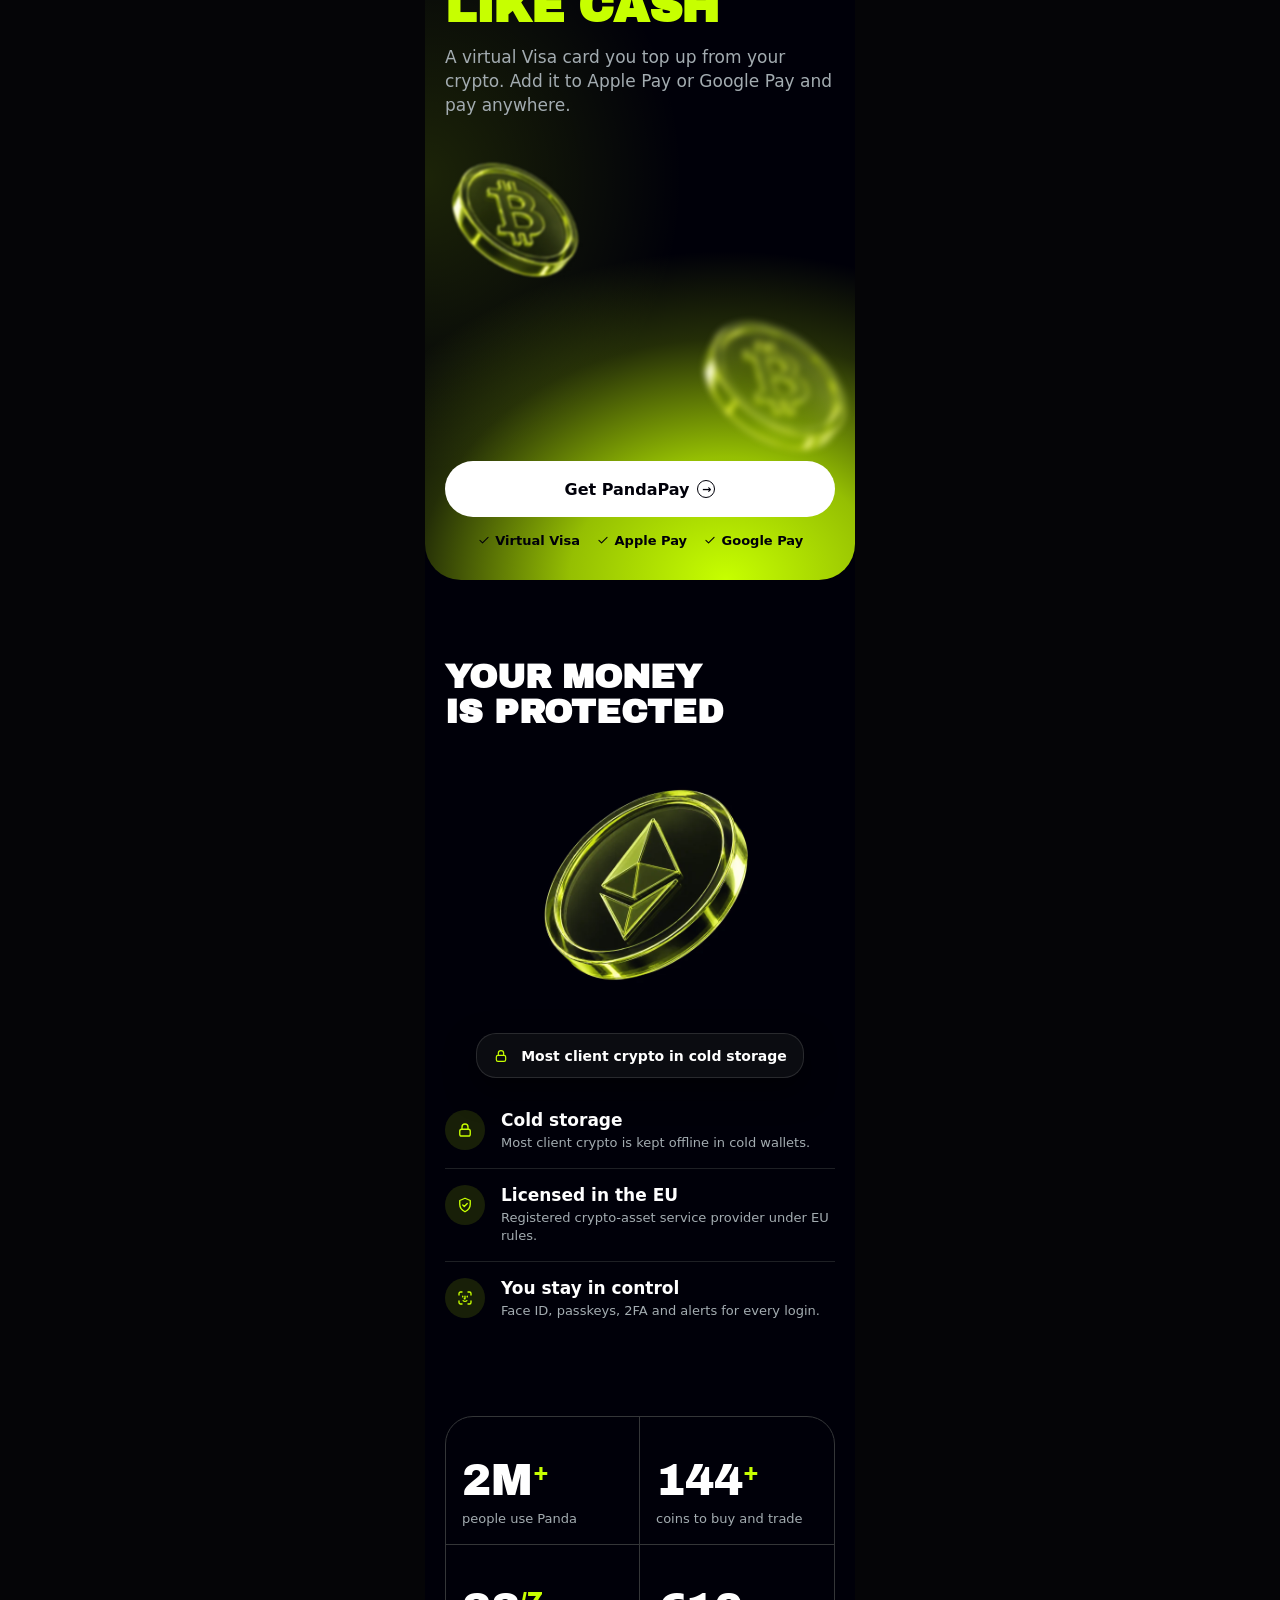
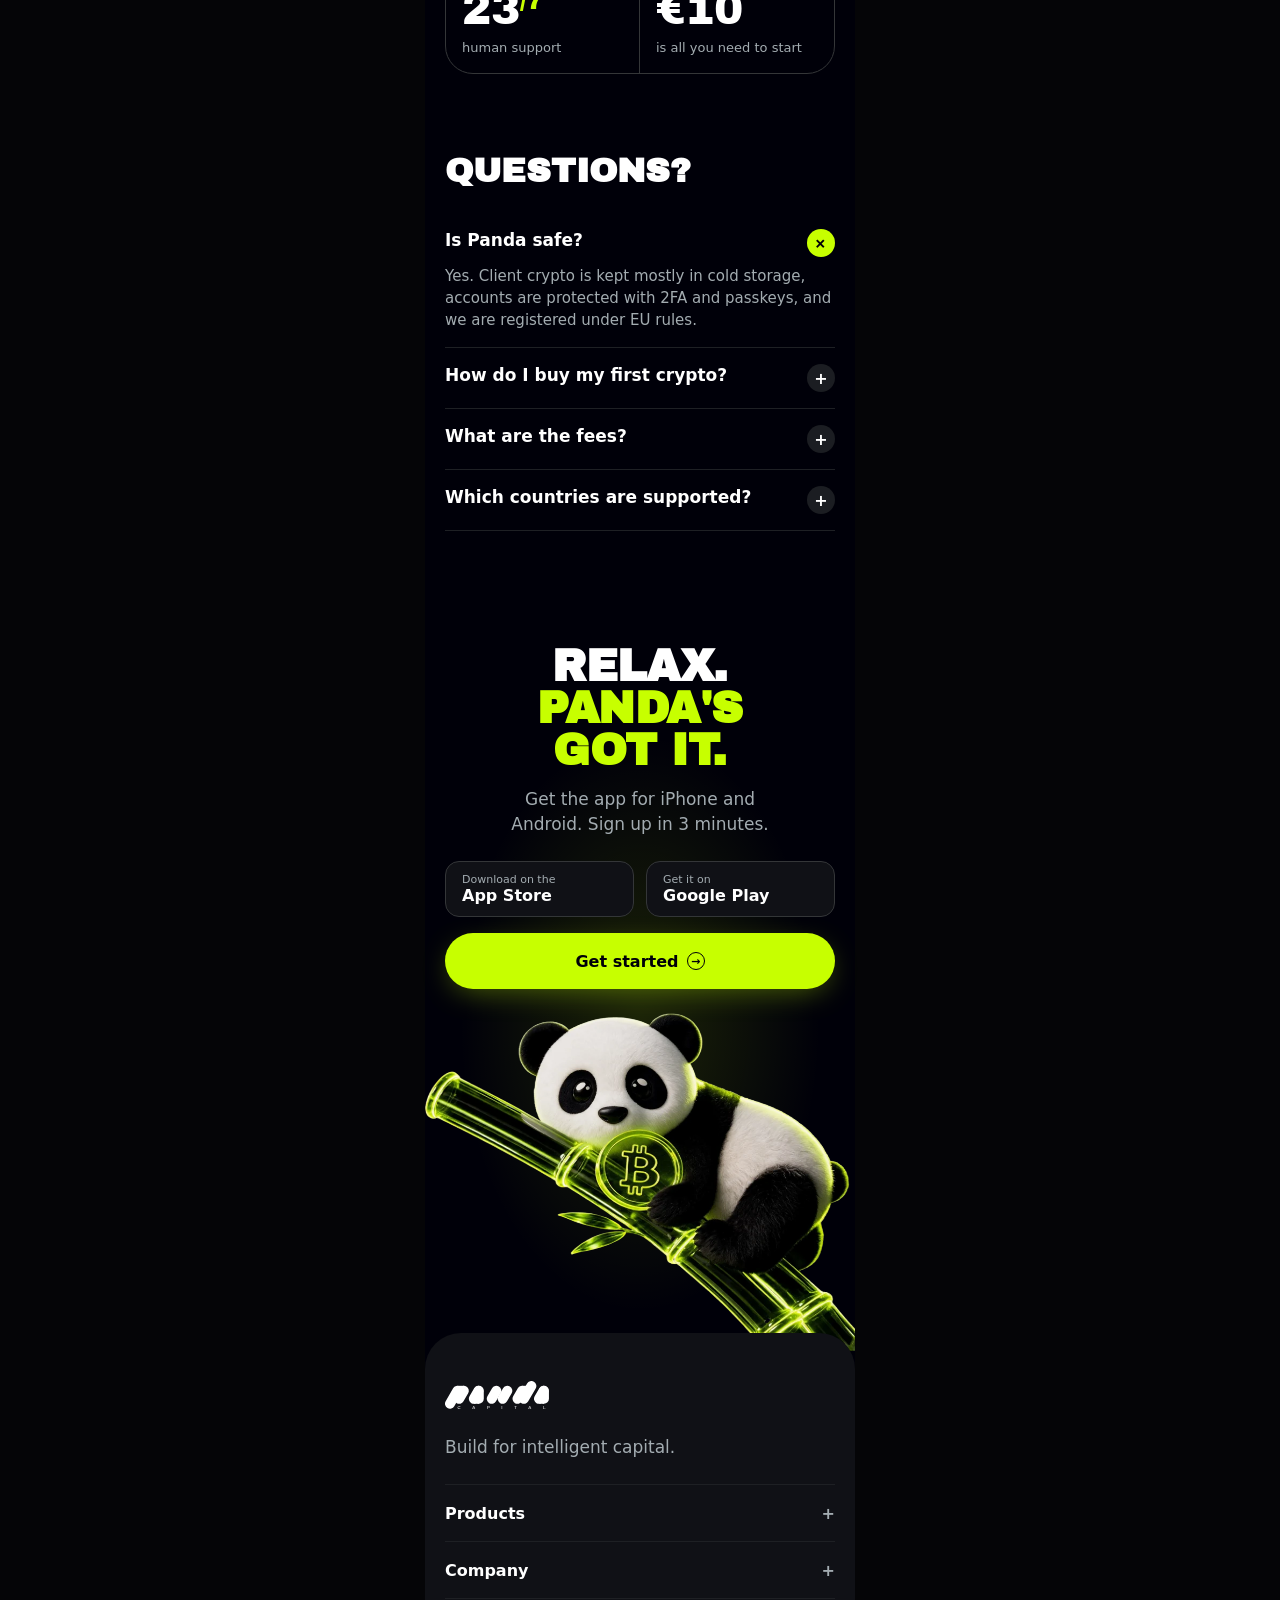
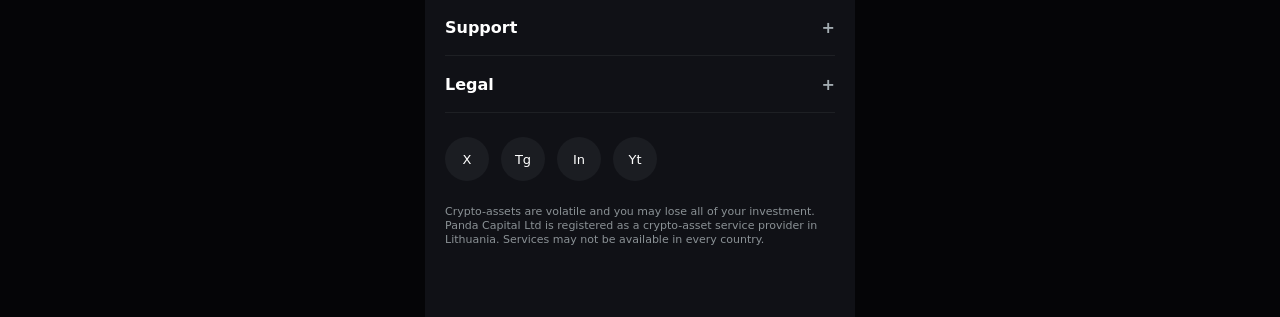
==== commit d32b233d: "Spacing system: 8pt scale tokens, inner <= outer, 80px section rhythm Co-Authored-By: Claude Opus 5." ====
--- a/index.html
+++ b/index.html
@@ -18,6 +18,8 @@
   --lime:#c7ff00; --lime-soft:rgba(199,255,0,.12); --down:#ff4d5e; --down-soft:rgba(255,77,94,.15);
   --r-s:8px; --r-m:14px; --r-l:20px; --r-xl:28px;
   --g:20px;
+  /* отступы: сетка 8pt, правило внутренний <= внешний */
+  --s1:4px; --s2:8px; --s3:12px; --s4:16px; --s5:24px; --s6:32px; --s7:48px; --s8:80px;
   --display:'ABC Gravity Unlicensed Trial','ABC Gravity','Archivo Black',system-ui,sans-serif;
   --sans:-apple-system,BlinkMacSystemFont,'SF Pro Text','SF Pro',system-ui,'Segoe UI',Roboto,sans-serif;
 }
@@ -42,7 +44,7 @@
 .hdr{display:flex;align-items:center;justify-content:space-between;height:60px;padding:0 var(--g);position:sticky;top:0;z-index:20;transition:background .2s}
 .hdr.scrolled{background:rgba(0,0,9,.82);backdrop-filter:blur(16px);-webkit-backdrop-filter:blur(16px)}
 .logo{width:104px;height:30px}
-.hdr-r{display:flex;align-items:center;gap:14px}
+.hdr-r{display:flex;align-items:center;gap:16px}
 .hdr .login{font-size:15px;font-weight:600}
 .pill-lime{background:var(--lime);color:var(--on-accent);font-size:13px;font-weight:600;height:30px;padding:0 12px;border-radius:999px;display:inline-flex;align-items:center}
 .burger{width:24px;height:24px;display:grid;place-items:center}
@@ -59,9 +61,10 @@
 .lede{font-size:17px;line-height:25px;color:var(--text2)}
 .cap{font-size:13px;line-height:18px;color:var(--text2)}
 .micro{font-size:11px;line-height:14px;color:var(--text3)}
-.sec{padding:0 var(--g);margin-top:72px}
-.sec>*+*{margin-top:18px}
-.title-block>*+*{margin-top:12px}
+.sec{padding:0 var(--g);margin-top:var(--s8)}
+.sec>*+*{margin-top:var(--s4)}
+.sec>.h2,.sec>.title-block,.sec>div:first-child:has(>.title-block){margin-bottom:var(--s5)}
+.title-block>*+*{margin-top:var(--s3)}
 
 /* ---------- кнопки ---------- */
 .btn{display:flex;align-items:center;justify-content:center;gap:8px;height:56px;width:100%;border-radius:999px;font-size:16px;font-weight:600;transition:transform .12s,opacity .12s}
@@ -77,7 +80,7 @@
 
 /* ---------- карточки ---------- */
 .card{background:var(--surface);border:1px solid var(--line);border-radius:var(--r-xl)}
-.chip{display:inline-flex;align-items:center;gap:8px;height:32px;padding:0 14px;border-radius:999px;background:rgba(255,255,255,.06);border:1px solid var(--line-strong);font-size:13px;font-weight:500}
+.chip{display:inline-flex;align-items:center;gap:8px;height:32px;padding:0 16px;border-radius:999px;background:rgba(255,255,255,.06);border:1px solid var(--line-strong);font-size:13px;font-weight:500}
 .chip .dot{width:6px;height:6px;border-radius:50%;background:var(--lime)}
 .tag{display:inline-flex;align-items:center;height:28px;padding:0 12px;border-radius:999px;background:rgba(255,255,255,.06);font-size:13px;font-weight:500;color:var(--text2)}
 .seg{display:flex;gap:8px;overflow-x:auto;scrollbar-width:none}
@@ -85,19 +88,20 @@
 .seg button{flex:none;height:36px;padding:0 16px;border-radius:999px;background:var(--surface);color:var(--text2);font-size:14px;font-weight:600}
 .seg button.on{background:#fff;color:var(--on-accent)}
 .hair{height:1px;background:var(--line)}
-.glass{display:inline-flex;align-items:center;gap:10px;padding:10px 14px 10px 10px;border-radius:var(--r-l);background:rgba(16,17,22,.72);border:1px solid rgba(255,255,255,.12);backdrop-filter:blur(18px);-webkit-backdrop-filter:blur(18px);box-shadow:0 12px 30px rgba(0,0,0,.5)}
+.glass{display:inline-flex;align-items:center;gap:var(--s3);padding:var(--s3) var(--s4) var(--s3) var(--s3);border-radius:var(--r-l);background:rgba(16,17,22,.72);border:1px solid rgba(255,255,255,.12);backdrop-filter:blur(18px);-webkit-backdrop-filter:blur(18px);box-shadow:0 12px 30px rgba(0,0,0,.5)}
 .coin{flex:none;border-radius:50%;display:grid;place-items:center;font-weight:700;color:#fff}
 .badge-up{display:inline-flex;align-items:center;height:24px;padding:0 8px;border-radius:999px;background:var(--lime-soft);color:var(--lime);font-size:13px;font-weight:500}
 .up{color:var(--lime)}.down{color:var(--down)}
 .screen{mix-blend-mode:screen}
 
 /* ---------- HOME ---------- */
-.hero{padding:20px var(--g) 0}
-.hero>*+*{margin-top:20px}
+.hero{padding:var(--s5) var(--g) 0}
+.hero>*+*{margin-top:var(--s4)}
+.hero>div:last-child{margin-top:var(--s5)}
 .hero h1{font-size:48px;line-height:46px}
-.hero-meta{display:flex;justify-content:center;gap:14px;font-size:13px;color:var(--text2);margin-top:12px}
-.hero-meta span+span:before{content:"•";margin-right:14px;color:var(--text3)}
-.hero-vis{position:relative;height:452px;margin:20px 0 0;overflow:hidden}
+.hero-meta{display:flex;justify-content:center;gap:16px;font-size:13px;color:var(--text2);margin-top:12px}
+.hero-meta span+span:before{content:"•";margin-right:16px;color:var(--text3)}
+.hero-vis{position:relative;height:452px;margin:var(--s5) 0 0;overflow:hidden}
 .hero-vis img{position:absolute;left:0;top:40px;width:420px;height:420px}
 .hero-vis:after{content:"";position:absolute;inset:0;background:linear-gradient(180deg,rgba(0,0,9,0) 86%,#000009)}
 .hero-vis .chipwrap{position:absolute;z-index:2}
@@ -107,7 +111,7 @@
 
 .tickers{position:relative;height:190px;overflow:hidden}
 .band{position:absolute;left:-14px;width:200%;height:46px;display:flex;align-items:center;white-space:nowrap}
-.band .track{display:flex;gap:22px;padding-left:24px;animation:marq 26s linear infinite}
+.band .track{display:flex;gap:24px;padding-left:24px;animation:marq 26s linear infinite}
 .band span{font-size:15px;font-weight:600}
 .band b{font-weight:700}
 .band.a{top:22px;background:var(--elevated);color:var(--lime);transform:rotate(-7deg)}
@@ -124,41 +128,44 @@
 .mrow .px small{font-size:13px;font-weight:500}
 .mcard{padding:4px 16px}
 
-.bento{display:grid;grid-template-columns:1fr 1fr;gap:12px}
-.tile{padding:20px;border-radius:var(--r-xl);background:var(--surface);border:1px solid var(--line);overflow:hidden;position:relative}
+.bento{display:grid;grid-template-columns:1fr 1fr;gap:var(--s4)}
+.tile{padding:var(--s4) var(--s4) var(--s4) var(--s4);border-radius:var(--r-xl);background:var(--surface);border:1px solid var(--line);overflow:hidden;position:relative}
 .tile.wide{grid-column:1/-1}
 .tile h3{font-size:17px;line-height:22px;font-weight:600}
-.tile p{margin-top:6px}
+.tile p{margin-top:var(--s2)}
 .half{height:188px;display:flex;flex-direction:column;justify-content:space-between;background:radial-gradient(85% 85% at 0 0,rgba(199,255,0,.16),rgba(199,255,0,0)),var(--surface)}
 .buy-tile{height:176px;padding:0;display:flex;background:radial-gradient(60% 60% at 100% 50%,rgba(199,255,0,.10),rgba(199,255,0,0)),var(--surface)}
-.buy-tile .txt{flex:1;padding:22px 0 22px 20px;display:flex;flex-direction:column;justify-content:space-between}
+.buy-tile .txt{flex:1;padding:var(--s5) 0 var(--s5) var(--s5);display:flex;flex-direction:column;justify-content:space-between}
 .buy-tile h3{font-size:22px;line-height:26px;font-weight:700}
 .buy-tile .coin-col{width:156px;padding-right:10px;display:grid;place-items:center;background:radial-gradient(50% 50% at 50% 50%,rgba(199,255,0,.24),rgba(199,255,0,0))}
 .buy-tile .coin-col img{width:184px;height:184px;max-width:none}
 .link{display:inline-flex;align-items:center;gap:4px;font-size:15px;font-weight:600;color:var(--lime)}
 .ic-circle{width:44px;height:44px;border-radius:50%;display:grid;place-items:center;flex:none}
-.note{display:flex;align-items:center;gap:10px;height:52px;padding:0 12px;border-radius:var(--r-m);background:var(--elevated);border:1px solid var(--line)}
+.note{display:flex;align-items:center;gap:var(--s3);height:52px;padding:0 var(--s3);border-radius:var(--r-m);background:var(--elevated);border:1px solid var(--line)}
 .note.dim{background:rgba(255,255,255,.03)}
 
 .steps .st{display:flex;gap:16px}
 .steps .num{width:48px;display:flex;flex-direction:column;align-items:center}
 .steps .num i{width:48px;height:48px;border-radius:50%;display:grid;place-items:center;font-family:var(--display);font-style:normal;font-size:20px;border:1.5px solid var(--lime);color:var(--lime)}
 .steps .st:first-child .num i{background:var(--lime);color:var(--on-accent);border:0}
-.steps .num:after{content:"";width:2px;flex:1;min-height:44px;background:var(--line-strong)}
+.steps .num:after{content:"";width:2px;flex:1;min-height:var(--s5);background:var(--line-strong)}
 .steps .st:last-child .num:after{display:none}
-.steps .tx{padding-top:10px;padding-bottom:16px}
-.steps .tx b{display:block;font-size:19px;font-weight:600;margin-bottom:6px}
-
-.pp{color:#fff;border-radius:36px;padding:52px var(--g) 40px;margin-top:72px;overflow:hidden;position:relative;
+.steps .tx{padding-top:var(--s3);padding-bottom:var(--s5)}
+.steps .st:last-child .tx{padding-bottom:0}
+.sec>.btn,.sec>a.btn{margin-top:var(--s5)}
+.steps .tx b{display:block;font-size:19px;font-weight:600;margin-bottom:var(--s1)}
+
+.pp{color:#fff;border-radius:36px;padding:var(--s7) var(--g) var(--s6);margin-top:var(--s8);overflow:hidden;position:relative;
   background:radial-gradient(130% 60% at 70% 100%,#c7ff00 0%,rgba(199,255,0,.75) 28%,rgba(199,255,0,.18) 55%,rgba(199,255,0,0) 75%),radial-gradient(60% 40% at 0% 45%,rgba(199,255,0,.14),rgba(199,255,0,0)),#000009}
-.pp>*+*{margin-top:20px}
+.pp>*+*{margin-top:var(--s4)}
+.pp>.btn{margin-top:var(--s5)}
 .pp h2{font-size:46px;line-height:44px}
 .pp .lede{color:var(--text2);line-height:24px}
 .pp .checks{display:flex;justify-content:center;gap:16px;font-size:13px;font-weight:600;color:var(--on-accent)}
 .pp .checks .ico{font-size:14px}
 .btn.white{background:#fff;color:var(--on-accent)}
 /* живая карта */
-.stage{position:relative;height:300px;margin-top:28px;perspective:900px}
+.stage{position:relative;height:296px;margin-top:var(--s5);perspective:900px}
 .stage .cn{position:absolute;pointer-events:none}
 .stage .cn.back{width:150px;left:-6px;top:4px;filter:blur(1px);animation:coinA 6s ease-in-out infinite}
 .stage .cn.front{width:170px;right:-24px;bottom:-34px;filter:blur(3px);animation:coinB 7s ease-in-out infinite}
@@ -178,55 +185,57 @@
 .pcard .num{position:absolute;left:22px;bottom:22px;font-size:15px;letter-spacing:.14em;color:rgba(255,255,255,.85);font-weight:500}
 .pcard .visa{position:absolute;right:22px;bottom:18px;font-size:26px;font-weight:900;font-style:italic;letter-spacing:-.02em;color:#fff}
 .pcard .tagv{position:absolute;right:22px;top:24px;font-size:11px;font-weight:600;letter-spacing:.12em;text-transform:uppercase;color:rgba(255,255,255,.6)}
-.sec-item{display:flex;gap:14px;padding:16px 0;border-bottom:1px solid var(--line)}
+.sec-item{display:flex;gap:var(--s4);padding:var(--s4) 0;border-bottom:1px solid var(--line)}
 .sec-item:last-child{border:0}
-.sec-item b{display:block;font-size:17px;font-weight:600;margin-bottom:4px}
+.sec-item b{display:block;font-size:17px;font-weight:600;margin-bottom:var(--s1)}
 .sec-item .ic-circle{width:40px;height:40px;background:var(--lime-soft);color:var(--lime)}
 
 .stats{display:grid;grid-template-columns:1fr 1fr;border:1px solid var(--line-strong);border-radius:var(--r-xl);overflow:hidden}
-.stats>div{height:130px;padding:20px 16px;display:flex;flex-direction:column;justify-content:flex-end;gap:6px}
+.stats>div{height:128px;padding:var(--s4);display:flex;flex-direction:column;justify-content:flex-end;gap:var(--s2)}
 .stats>div:nth-child(odd){border-right:1px solid var(--line-strong)}
 .stats>div:nth-child(-n+2){border-bottom:1px solid var(--line-strong)}
 .stats .n{font-family:var(--display);font-size:44px;line-height:44px}
 .stats .n sup{font-size:24px;color:var(--lime);vertical-align:top;line-height:28px}
 
-.final{text-align:center;padding:0 var(--g);margin-top:72px;background:radial-gradient(42% 42% at 50% 55%,rgba(199,255,0,.14),rgba(199,255,0,0))}
+.final{text-align:center;padding:0 var(--g);margin-top:var(--s8);background:radial-gradient(42% 42% at 50% 55%,rgba(199,255,0,.14),rgba(199,255,0,0))}
 .final h2{font-size:44px;line-height:42px}
-.final>*+*{margin-top:18px}
-.stores{display:flex;gap:10px}
+.final>*+*{margin-top:var(--s4)}
+.final>p{margin-top:var(--s4)}
+.final>.stores{margin-top:var(--s5)}
+.stores{display:flex;gap:var(--s3)}
 .store{flex:1;height:56px;padding:0 16px;border-radius:var(--r-m);background:var(--surface);border:1px solid var(--line-strong);text-align:left;display:flex;flex-direction:column;justify-content:center}
 .store small{font-size:11px;color:var(--text2)}.store b{font-size:16px;font-weight:600}
-.final-vis{position:relative;height:320px;margin:26px calc(-1 * var(--g)) 0}
+.final-vis{position:relative;height:320px;margin:var(--s5) calc(-1 * var(--g)) 0}
 .final-vis img{position:absolute;left:0;top:0;width:100%;height:338px;max-width:none}
 
-.faq details{border-bottom:1px solid var(--line);padding:18px 0}
+.faq details{border-bottom:1px solid var(--line);padding:var(--s4) 0}
 .faq summary{list-style:none;display:flex;justify-content:space-between;gap:12px;font-size:17px;font-weight:600;line-height:23px;cursor:pointer}
 .faq summary::-webkit-details-marker{display:none}
 .faq summary i{flex:none;width:28px;height:28px;border-radius:50%;background:var(--elevated);display:grid;place-items:center;font-style:normal;font-size:16px;font-weight:700}
 .faq details[open] summary i{background:var(--lime);color:var(--on-accent);transform:rotate(45deg)}
-.faq details p{margin-top:10px;font-size:15px;line-height:22px;color:var(--text2)}
-
-.foot{background:var(--surface);border-radius:36px 36px 0 0;padding:44px var(--g) 40px;position:relative;z-index:2}
-.foot>*+*{margin-top:22px}
+.faq details p{margin-top:var(--s2);font-size:15px;line-height:22px;color:var(--text2)}
+
+.foot{background:var(--surface);border-radius:36px 36px 0 0;padding:var(--s7) var(--g) var(--s6);position:relative;z-index:2}
+.foot>*+*{margin-top:var(--s5)}
 .foot details{border-bottom:1px solid var(--line)}
 .foot summary{list-style:none;height:56px;display:flex;align-items:center;justify-content:space-between;font-size:16px;font-weight:600;cursor:pointer}
 .foot summary::-webkit-details-marker{display:none}
 .foot summary:after{content:"+";color:var(--text2)}
 .foot details[open] summary:after{content:"−"}
-.foot details a{display:block;padding:0 0 14px;color:var(--text2);font-size:15px}
-.soc{display:flex;gap:10px}
+.foot details a{display:block;padding:0 0 16px;color:var(--text2);font-size:15px}
+.soc{display:flex;gap:var(--s3)}
 .soc a{width:44px;height:44px;border-radius:50%;background:var(--elevated);display:grid;place-items:center;font-size:13px;font-weight:500}
 
 /* ---------- внутренние страницы ---------- */
-.phero{padding:16px var(--g) 28px}
-.phero>*+*{margin-top:16px}
+.phero{padding:var(--s4) var(--g) var(--s6)}
+.phero>*+*{margin-top:var(--s4)}
 .phero h1{font-size:44px;line-height:43px}
 .search{display:flex;align-items:center;gap:10px;height:48px;padding:0 16px;border-radius:999px;background:var(--surface);border:1px solid var(--line)}
 .search svg{flex:none}
-.movers{display:flex;gap:10px;overflow-x:auto;margin:0 calc(-1*var(--g));padding:0 var(--g);scrollbar-width:none}
+.movers{display:flex;gap:var(--s3);overflow-x:auto;margin:0 calc(-1*var(--g));padding:0 var(--g);scrollbar-width:none}
 .movers::-webkit-scrollbar{display:none}
-.mover{flex:none;width:150px;padding:16px;border-radius:var(--r-xl);background:var(--surface);border:1px solid var(--line)}
-.mover>*+*{margin-top:12px}
+.mover{flex:none;width:150px;padding:var(--s4);border-radius:var(--r-xl);background:var(--surface);border:1px solid var(--line)}
+.mover>*+*{margin-top:var(--s3)}
 .pager{display:flex;justify-content:center;gap:8px}
 .pager span{width:40px;height:40px;border-radius:50%;background:var(--surface);display:grid;place-items:center;font-size:14px;font-weight:600}
 .pager span.on{background:var(--lime);color:var(--on-accent)}
@@ -242,9 +251,9 @@
 .kv div{display:flex;justify-content:space-between;height:52px;align-items:center;border-bottom:1px solid var(--line);font-size:15px}
 .kv div:last-child{border:0}
 .kv span{color:var(--text2)}.kv b{font-weight:600}
-.stat2{display:grid;grid-template-columns:1fr 1fr;gap:10px}
-.stat2>div{padding:16px;border-radius:var(--r-xl);background:var(--surface);border:1px solid var(--line)}
-.stat2 b{display:block;font-family:var(--display);font-size:24px;margin-top:6px}
+.stat2{display:grid;grid-template-columns:1fr 1fr;gap:var(--s4)}
+.stat2>div{padding:var(--s4);border-radius:var(--r-xl);background:var(--surface);border:1px solid var(--line)}
+.stat2 b{display:block;font-family:var(--display);font-size:24px;margin-top:var(--s2)}
 
 .field{display:flex;align-items:center;justify-content:space-between;height:64px;padding:0 16px;border-radius:var(--r-l);background:var(--field);border:1.5px solid transparent}
 .field.focus{border-color:var(--lime)}
@@ -256,8 +265,8 @@
 .quick button.on{background:var(--lime-soft);color:var(--lime)}
 .err-t{display:flex;align-items:center;gap:6px;font-size:13px;color:var(--down);margin-top:8px}
 .widget{padding:16px;border-radius:var(--r-xl);background:var(--surface);border:1px solid var(--line);box-shadow:0 20px 60px rgba(199,255,0,.10)}
-.widget>*+*{margin-top:14px}
-.method{display:flex;align-items:center;gap:14px;padding:16px;border-radius:var(--r-xl);background:var(--surface);border:1px solid var(--line)}
+.widget>*+*{margin-top:var(--s4)}
+.method{display:flex;align-items:center;gap:var(--s4);padding:var(--s4);border-radius:var(--r-xl);background:var(--surface);border:1px solid var(--line)}
 .method .ic-circle{background:var(--lime-soft);color:var(--lime)}
 .method .fee{height:28px;padding:0 10px;border-radius:999px;background:var(--elevated);display:grid;place-items:center;font-size:13px;font-weight:500}
 .method .fee.free{background:var(--lime);color:var(--on-accent)}
@@ -268,20 +277,21 @@
 .tbl .r{height:52px;border-top:1px solid var(--line);font-size:15px}
 .tbl .h>:first-child,.tbl .r>:first-child{flex:1}
 .tbl .h>:not(:first-child),.tbl .r>:not(:first-child){width:78px;text-align:right;font-weight:600}
-.bigfee{display:grid;grid-template-columns:1fr 1fr;gap:10px}
-.bigfee>div{height:120px;padding:16px;border-radius:var(--r-xl);background:var(--surface);border:1px solid var(--line);display:flex;flex-direction:column;justify-content:flex-end;gap:4px}
+.bigfee{display:grid;grid-template-columns:1fr 1fr;gap:var(--s4)}
+.bigfee>div{height:120px;padding:var(--s4);border-radius:var(--r-xl);background:var(--surface);border:1px solid var(--line);display:flex;flex-direction:column;justify-content:flex-end;gap:4px}
 .bigfee b{font-family:var(--display);font-size:34px;color:var(--lime)}
 
-.topics{display:grid;grid-template-columns:1fr 1fr;gap:10px}
-.topic{height:128px;padding:16px;border-radius:var(--r-xl);background:var(--surface);border:1px solid var(--line);display:flex;flex-direction:column;justify-content:space-between}
+.topics{display:grid;grid-template-columns:1fr 1fr;gap:var(--s4)}
+.topic{height:128px;padding:var(--s4);border-radius:var(--r-xl);background:var(--surface);border:1px solid var(--line);display:flex;flex-direction:column;justify-content:space-between}
 .topic .ic-circle{width:40px;height:40px;background:var(--lime-soft);color:var(--lime)}
 .topic b{display:block;font-size:16px;font-weight:600}
 .arow{display:flex;justify-content:space-between;align-items:center;height:56px;border-bottom:1px solid var(--line);font-size:16px;font-weight:500}
 .arow:last-child{border:0}
-.callout{display:flex;gap:12px;padding:16px;border-radius:var(--r-l);background:var(--lime-soft);border:1px solid var(--lime);font-size:15px;line-height:22px}
-
-.auth{padding:24px var(--g) 40px}
-.auth>*+*{margin-top:20px}
+.callout{display:flex;gap:var(--s3);padding:var(--s4);border-radius:var(--r-l);background:var(--lime-soft);border:1px solid var(--lime);font-size:15px;line-height:22px}
+
+.auth{padding:var(--s5) var(--g) var(--s6)}
+.auth>*+*{margin-top:var(--s4)}
+.auth>h1+*{margin-top:var(--s3)}
 .auth h1{font-size:44px;line-height:42px}
 .inp label{display:block;font-size:13px;color:var(--text2);margin-bottom:8px}
 .inp .box{display:flex;align-items:center;height:56px;padding:0 16px;border-radius:var(--r-l);background:var(--field);border:1px solid var(--line)}
@@ -290,14 +300,14 @@
 .inp input{font-size:16px;font-weight:500}
 .or{display:flex;align-items:center;gap:12px;font-size:13px;color:var(--text3)}
 .or:before,.or:after{content:"";flex:1;height:1px;background:var(--line)}
-.row2{display:flex;gap:10px}
+.row2{display:flex;gap:var(--s3)}
 .trust{display:flex;gap:8px;flex-wrap:wrap}
 .trust span{display:inline-flex;align-items:center;gap:6px;height:30px;padding:0 10px;border-radius:999px;background:rgba(255,255,255,.06);font-size:13px;font-weight:500;color:var(--text2)}
 .trust span:before{content:"";width:6px;height:6px;border-radius:50%;background:var(--lime)}
 
 /* 404 */
 .nf{min-height:100vh;display:flex;flex-direction:column;background:radial-gradient(60% 60% at 50% 95%,rgba(199,255,0,.22),rgba(199,255,0,0)),var(--bg);overflow:hidden;position:relative}
-.nf .c{padding:28px var(--g) 0;text-align:center;display:flex;flex-direction:column;align-items:center;gap:14px}
+.nf .c{padding:32px var(--g) 0;text-align:center;display:flex;flex-direction:column;align-items:center;gap:16px}
 .nf .big{font-family:var(--display);font-size:96px;line-height:90px;color:var(--lime)}
 .nf .bamboo{margin-top:auto;width:100%;max-width:none}
 
@@ -305,15 +315,15 @@
 .overlay{position:fixed;inset:0;max-width:430px;margin:0 auto;z-index:50;background:var(--bg);display:none;flex-direction:column}
 .overlay.on{display:flex}
 .menu-list{padding:16px var(--g) 0}
-.mi{display:flex;align-items:center;gap:14px;height:76px;border-bottom:1px solid var(--line)}
+.mi{display:flex;align-items:center;gap:16px;height:76px;border-bottom:1px solid var(--line)}
 .mi .ic-circle{background:var(--surface);color:var(--lime)}
 .mi b{display:block;font-size:20px;font-weight:700}
 .mi div{flex:1}
 .menu-bottom{margin-top:auto;padding:16px var(--g) 40px}
-.menu-bottom>*+*{margin-top:14px}
+.menu-bottom>*+*{margin-top:16px}
 .cookie{position:fixed;left:50%;bottom:16px;transform:translateX(-50%);width:calc(min(100vw,430px) - 16px);z-index:60;padding:20px;border-radius:var(--r-xl);background:var(--elevated);border:1px solid var(--line-strong);box-shadow:0 -10px 40px rgba(0,0,0,.6);display:none}
 .cookie.on{display:block}
-.cookie>*+*{margin-top:14px}
+.cookie>*+*{margin-top:16px}
 .cookie-dim{position:fixed;inset:0;background:rgba(0,0,9,.55);z-index:55;display:none}
 .cookie-dim.on{display:block}
 .sp{height:64px}
@@ -345,16 +355,16 @@
 /* шторка успеха */
 .sheet-dim{position:fixed;inset:0;z-index:70;background:rgba(0,0,9,.6);backdrop-filter:blur(4px);-webkit-backdrop-filter:blur(4px);opacity:0;pointer-events:none;transition:opacity .3s}
 .sheet-dim.on{opacity:1;pointer-events:auto}
-.sheet{position:fixed;left:50%;bottom:0;width:min(100vw,430px);z-index:71;padding:12px 20px 36px;border-radius:28px 28px 0 0;background:var(--elevated);border-top:1px solid var(--line-strong);transform:translate(-50%,105%);transition:transform .5s cubic-bezier(.2,.9,.2,1);text-align:center;overflow:hidden}
+.sheet{position:fixed;left:50%;bottom:0;width:min(100vw,430px);z-index:71;padding:12px 20px 32px;border-radius:28px 28px 0 0;background:var(--elevated);border-top:1px solid var(--line-strong);transform:translate(-50%,105%);transition:transform .5s cubic-bezier(.2,.9,.2,1);text-align:center;overflow:hidden}
 .sheet.on{transform:translate(-50%,0)}
-.sheet .grab{width:36px;height:5px;border-radius:3px;background:var(--line-strong);margin:0 auto 22px}
-.sheet .okc{width:84px;height:84px;margin:0 auto 18px;border-radius:50%;background:var(--lime-soft);display:grid;place-items:center;color:var(--lime)}
+.sheet .grab{width:36px;height:5px;border-radius:3px;background:var(--line-strong);margin:0 auto 24px}
+.sheet .okc{width:84px;height:84px;margin:0 auto 16px;border-radius:50%;background:var(--lime-soft);display:grid;place-items:center;color:var(--lime)}
 .sheet .okc svg{width:46px;height:46px}
 .sheet .okc path,.sheet .okc circle{stroke-dasharray:80;stroke-dashoffset:80}
 .sheet.on .okc circle{animation:drawOk .6s ease .25s forwards}.sheet.on .okc path{animation:drawOk .45s ease .7s forwards}
 @keyframes drawOk{to{stroke-dashoffset:0}}
 .sheet h3{font-family:var(--display);font-size:28px;line-height:30px;text-transform:uppercase}
-.sheet p{margin:10px auto 22px;max-width:300px;font-size:15px;line-height:22px;color:var(--text2)}
+.sheet p{margin:10px auto 24px;max-width:300px;font-size:15px;line-height:22px;color:var(--text2)}
 .burst{position:fixed;z-index:80;pointer-events:none;width:14px;height:14px;border-radius:50%;background:radial-gradient(circle at 35% 35%,#eaff9a,#c7ff00 55%,#6f8f00);box-shadow:0 0 10px rgba(199,255,0,.7)}
 .ripple{position:absolute;border-radius:50%;background:rgba(255,255,255,.35);transform:scale(0);animation:rip .6s ease-out forwards;pointer-events:none}
 @keyframes rip{to{transform:scale(4);opacity:0}}
@@ -453,7 +463,7 @@
 
   <div class="tickers"><div class="band a"><div class="track" data-ticks="dim"></div></div><div class="band b"><div class="track" data-ticks></div></div></div>
 
-  <section class="sec" style="margin-top:48px">
+  <section class="sec" style="margin-top:var(--s6)">
     <div style="display:flex;justify-content:space-between;align-items:flex-end"><div class="title-block"><h2 class="h2">Today's<br>prices</h2></div><a class="link" href="#/markets">All coins ›</a></div>
     <div class="seg" data-seg><button class="on">Popular</button><button>Gainers</button><button>New</button><button>Stable</button></div>
     <div class="card mcard" data-markets="5"></div>
@@ -462,7 +472,7 @@
 
   <section class="sec">
     <div class="title-block"><h2 class="h2">Everything<br>in one app</h2></div>
-    <div class="bento" style="margin-top:26px">
+    <div class="bento">
       <a class="tile wide buy-tile" href="#/buy">
         <div class="txt"><div><h3>Buy with card<br>or bank</h3><p class="cap" style="margin-top:8px">Visa, Mastercard,<br>Apple Pay or SEPA.</p></div><span class="link">Buy crypto ›</span></div>
         <div class="coin-col"><img src="img/coin.webp" class="screen" alt=""></div>
@@ -470,8 +480,8 @@
       <div class="tile half"><div class="disp lime" style="font-size:44px;line-height:44px">150+</div><div><h3>Coins to trade</h3><p class="cap">Simple buy and sell or limit orders.</p></div></div>
       <div class="tile half"><div class="ic-circle" style="background:var(--lime);color:var(--on-accent)" data-spin><i class="ico" data-i="swap"></i></div><div><h3>Instant convert</h3><p class="cap">One tap, fixed rate, no order book.</p></div></div>
       <div class="tile wide">
-        <div style="display:flex;gap:14px;align-items:center"><div class="ic-circle" style="background:var(--lime-soft);color:var(--lime)"><i class="ico" data-i="bell"></i></div><div><h3>Alerts &amp; Face ID</h3><p class="cap">Know every move. Approve every login.</p></div></div>
-        <div style="display:grid;gap:8px;margin-top:16px">
+        <div style="display:flex;gap:16px;align-items:center"><div class="ic-circle" style="background:var(--lime-soft);color:var(--lime)"><i class="ico" data-i="bell"></i></div><div><h3>Alerts &amp; Face ID</h3><p class="cap">Know every move. Approve every login.</p></div></div>
+        <div style="display:grid;gap:var(--s2);margin-top:var(--s4)">
           <div class="note"><span class="coin" style="width:28px;height:28px;background:#627EEA;font-size:12px">E</span><div style="flex:1"><b style="font-size:14px">ETH is up 5% today</b><div class="micro">Price alert · now</div></div><span class="micro">›</span></div>
           <div class="note dim"><span class="coin" style="width:28px;height:28px;background:#F7931A;font-size:12px">B</span><div style="flex:1"><b style="font-size:14px;color:var(--text2)">New login approved</b><div class="micro">Face ID · 2 min ago</div></div><span class="micro">›</span></div>
         </div>
@@ -481,7 +491,7 @@
 
   <section class="sec">
     <div style="display:flex;justify-content:space-between;align-items:flex-end"><div class="title-block"><h2 class="h2">Start in<br>3 minutes</h2></div></div>
-    <div class="steps" style="margin-top:24px">
+    <div class="steps">
       <div class="st"><div class="num"><i>1</i></div><div class="tx"><b>Create an account</b><p class="cap">Email or phone, then a password or Face ID.</p></div></div>
       <div class="st"><div class="num"><i>2</i></div><div class="tx"><b>Verify your identity</b><p class="cap">A photo of your ID and a quick selfie.</p></div></div>
       <div class="st"><div class="num"><i>3</i></div><div class="tx"><b>Buy your first crypto</b><p class="cap">Card, bank transfer or crypto from another wallet.</p></div></div>
@@ -554,17 +564,17 @@
     <p class="lede" style="font-size:16px">Live prices of 150+ coins you can buy on Panda.</p>
     <label class="search"><svg width="16" height="16" viewBox="0 0 16 16"><circle cx="7" cy="7" r="5.5" stroke="#8a9195" stroke-width="1.6" fill="none"/><path d="M11 11l4 4" stroke="#8a9195" stroke-width="1.6"/></svg><input placeholder="Search 150+ coins" data-filter></label>
   </section>
-  <section class="sec" style="margin-top:8px">
+  <section class="sec" style="margin-top:var(--s5)">
     <div style="display:flex;justify-content:space-between;align-items:flex-end"><b style="font-size:18px">Top gainers · 24h</b><a class="link" style="font-size:13px" href="#/markets">See all</a></div>
     <div class="movers" data-movers></div>
   </section>
-  <section class="sec" style="margin-top:36px">
+  <section class="sec" style="margin-top:var(--s6)">
     <div class="seg" data-seg><button class="on">All</button><button>Favorites</button><button>Gainers</button><button>Losers</button></div>
     <div style="display:flex;justify-content:space-between;padding:0 16px" class="micro"><span>Name</span><span>Price · 24h</span></div>
     <div class="card mcard" data-markets="8" data-link></div>
     <div class="pager"><span>‹</span><span class="on">1</span><span>2</span><span>3</span><span>…</span><span>12</span><span>›</span></div>
   </section>
-  <section class="sec" style="margin-top:40px"><a class="cta-lime" href="#/signup"><div style="flex:1"><div class="disp" style="font-size:28px;line-height:28px">Ready to<br>buy?</div><p style="font-size:13px;margin-top:6px">Sign up in 3 minutes, start from €10.</p></div><span class="go">→</span></a></section>
+  <section class="sec" style="margin-top:var(--s7)"><a class="cta-lime" href="#/signup"><div style="flex:1"><div class="disp" style="font-size:28px;line-height:28px">Ready to<br>buy?</div><p style="font-size:13px;margin-top:6px">Sign up in 3 minutes, start from €10.</p></div><span class="go">→</span></a></section>
   <div data-foot></div>
 </main>
 
@@ -582,12 +592,12 @@
     <div class="tf" data-tf><button class="on">1D</button><button>1W</button><button>1M</button><button>1Y</button><button>All</button></div>
     <div class="row2"><a class="btn dark" href="#/buy">Sell</a><a class="btn lime shine" href="#/buy">Buy BTC</a></div>
   </section>
-  <section class="sec" style="margin-top:56px">
+  <section class="sec" style="margin-top:var(--s8)">
     <div class="title-block"><h2 class="h2">By the<br>numbers</h2></div>
     <div class="stat2"><div><span class="cap">Market cap</span><b>€1.23T</b></div><div><span class="cap">24h volume</span><b>€28.4B</b></div></div>
     <div class="card kv"><div><span>Circulating supply</span><b>19.76M BTC</b></div><div><span>All-time high</span><b>€68,120.00</b></div><div><span>Rank</span><b>#1</b></div></div>
   </section>
-  <section class="sec" style="margin-top:56px">
+  <section class="sec" style="margin-top:var(--s8)">
     <div class="title-block"><h2 class="h2">BTC to EUR</h2></div>
     <div class="widget" style="box-shadow:none">
       <div class="field"><input value="1" inputmode="decimal" data-conv-btc><span class="cur"><span class="coin" style="width:22px;height:22px;background:#F7931A;font-size:10px">B</span>BTC</span></div>
@@ -595,12 +605,12 @@
       <a class="btn lime" href="#/buy">Buy Bitcoin <span class="arr">→</span></a>
     </div>
   </section>
-  <section class="sec" style="margin-top:56px">
+  <section class="sec" style="margin-top:var(--s8)">
     <div class="title-block"><h2 class="h2">What is<br>Bitcoin?</h2></div>
     <p class="lede" style="font-size:16px;line-height:24px">Bitcoin is the first decentralized digital currency. It runs on a public blockchain, has a fixed supply of 21 million coins and can be sent anywhere in minutes without a bank.</p>
     <div style="display:flex;gap:8px"><a class="chip" href="#">Website →</a><a class="chip" href="#">Whitepaper →</a></div>
   </section>
-  <section class="sec faq" style="margin-top:64px">
+  <section class="sec faq" style="margin-top:var(--s8)">
     <h2 class="h2">Bitcoin FAQ</h2>
     <div><details open><summary>How do I buy Bitcoin on Panda?<i>+</i></summary><p>Create an account, verify your identity, then buy with a card, Apple Pay or a SEPA transfer. You can start from 10 EUR.</p></details>
     <details><summary>Can I sell Bitcoin for EUR?<i>+</i></summary><p>Yes, sell any time and withdraw EUR to your bank by SEPA.</p></details>
@@ -626,19 +636,19 @@
       <p class="micro" style="text-align:center"><i class="ico" data-i="lock"></i> You'll log in or sign up before paying</p>
     </div>
   </section>
-  <section class="sec" style="margin-top:56px">
+  <section class="sec" style="margin-top:var(--s8)">
     <div class="title-block"><h2 class="h2">Pay your<br>way</h2></div>
-    <div style="display:grid;gap:12px">
+    <div style="display:grid;gap:var(--s4)">
       <div class="method"><div class="ic-circle"><i class="ico" data-i="card"></i></div><div style="flex:1"><b style="font-size:16px">Visa / Mastercard</b><p class="cap">Instant</p></div><span class="fee">1.0%</span></div>
       <div class="method"><div class="ic-circle"><i class="ico" data-i="apple"></i></div><div style="flex:1"><b style="font-size:16px">Apple Pay</b><p class="cap">Instant</p></div><span class="fee">1.0%</span></div>
       <div class="method"><div class="ic-circle"><i class="ico" data-i="bank"></i></div><div style="flex:1"><b style="font-size:16px">SEPA bank transfer</b><p class="cap">Within 1 business day</p></div><span class="fee free">Free</span></div>
     </div>
   </section>
-  <section class="sec" style="margin-top:64px">
+  <section class="sec" style="margin-top:var(--s8)">
     <div class="title-block"><h2 class="h2">Three steps</h2></div>
     <div class="steps"><div class="st"><div class="num"><i>1</i></div><div class="tx"><b>Choose the amount</b><p class="cap">Enter how much you want to spend in EUR.</p></div></div><div class="st"><div class="num"><i>2</i></div><div class="tx"><b>Pay your way</b><p class="cap">Visa, Mastercard, Apple Pay or SEPA bank transfer.</p></div></div><div class="st"><div class="num"><i>3</i></div><div class="tx"><b>Crypto in your account</b><p class="cap">Card payments arrive in minutes, bank transfers within 1 business day.</p></div></div></div>
   </section>
-  <section class="sec faq" style="margin-top:64px"><h2 class="h2">Questions?</h2><div>
+  <section class="sec faq" style="margin-top:var(--s8)"><h2 class="h2">Questions?</h2><div>
     <details open><summary>What is the minimum amount?<i>+</i></summary><p>You can buy from 10 EUR. Limits depend on your verification level.</p></details>
     <details><summary>Why do I need to verify my identity?<i>+</i></summary><p>EU rules require identity checks for every crypto account.</p></details>
     <details><summary>Can I buy with a card from another person?<i>+</i></summary><p>No, the card must be in your name.</p></details></div></section>
@@ -648,7 +658,7 @@
 <!-- ======================= PANDAPAY ======================= -->
 <main class="page" data-route="/pandapay">
   <div class="glow"></div><div data-hdr></div>
-  <section class="pp" style="margin:8px 0 0;padding-top:36px">
+  <section class="pp" style="margin:8px 0 0;padding-top:32px">
     <h2 class="disp" style="font-size:48px;line-height:46px">Spend<br>crypto<br><span class="lime">like cash</span></h2>
     <p class="lede">A virtual Visa card you top up from USDT, BTC or EUR. Add it to Apple Pay and pay anywhere Visa works.</p>
     <div class="stage">
@@ -661,19 +671,19 @@
     <a class="btn white" href="#/signup">Get PandaPay <span class="arr">→</span></a>
     <div class="checks"><span><i class="ico" data-i="check"></i> Virtual Visa</span><span><i class="ico" data-i="check"></i> Apple Pay</span><span><i class="ico" data-i="check"></i> Google Pay</span></div>
   </section>
-  <section class="sec" style="margin-top:56px">
+  <section class="sec" style="margin-top:var(--s8)">
     <div class="title-block"><h2 class="h2">Built for<br>everyday</h2></div>
-    <div style="display:grid;gap:12px">
+    <div style="display:grid;gap:var(--s4)">
       <div class="method" style="align-items:flex-start"><div class="ic-circle" style="background:var(--lime);color:var(--on-accent)"><i class="ico" data-i="card"></i></div><div><b style="font-size:17px">Ready in 1 minute</b><p class="cap">Issue a virtual card right in the app, no paperwork.</p></div></div>
       <div class="method" style="align-items:flex-start"><div class="ic-circle" style="background:var(--lime);color:var(--on-accent)"><i class="ico" data-i="swap"></i></div><div><b style="font-size:17px">Top up from crypto</b><p class="cap">Move USDT or BTC to your card balance in EUR at a fixed rate.</p></div></div>
       <div class="method" style="align-items:flex-start"><div class="ic-circle" style="background:var(--lime);color:var(--on-accent)"><i class="ico" data-i="snow"></i></div><div><b style="font-size:17px">Freeze in one tap</b><p class="cap">Lost your phone? Freeze the card instantly and unfreeze later.</p></div></div>
     </div>
   </section>
-  <section class="sec" style="margin-top:64px"><div class="title-block"><h2 class="h2">Three steps</h2></div>
+  <section class="sec" style="margin-top:var(--s8)"><div class="title-block"><h2 class="h2">Three steps</h2></div>
     <div class="steps"><div class="st"><div class="num"><i>1</i></div><div class="tx"><b>Get the card in the app</b><p class="cap">Verified Panda users can issue a card for free.</p></div></div><div class="st"><div class="num"><i>2</i></div><div class="tx"><b>Top up from your crypto</b><p class="cap">Choose a coin and an amount in EUR.</p></div></div><div class="st"><div class="num"><i>3</i></div><div class="tx"><b>Pay with Apple Pay</b><p class="cap">Online and in stores, anywhere Visa is accepted.</p></div></div></div></section>
-  <section class="sec" style="margin-top:64px"><div class="title-block"><h2 class="h2">No surprises</h2></div>
+  <section class="sec" style="margin-top:var(--s8)"><div class="title-block"><h2 class="h2">No surprises</h2></div>
     <div class="card kv"><div><span>Card issue</span><b class="lime">Free</b></div><div><span>Monthly fee</span><b class="lime">Free</b></div><div><span>Top up from crypto</span><b class="lime">0%</b></div><div><span>Payments in EUR</span><b class="lime">Free</b></div><div><span>Other currencies</span><b>1.5%</b></div></div></section>
-  <section class="sec faq" style="margin-top:64px"><h2 class="h2">Questions?</h2><div>
+  <section class="sec faq" style="margin-top:var(--s8)"><h2 class="h2">Questions?</h2><div>
     <details open><summary>Who can get PandaPay?<i>+</i></summary><p>Verified Panda users living in the EU. The card is virtual and works with Apple Pay and Google Pay.</p></details>
     <details><summary>Is there a physical card?<i>+</i></summary><p>Not yet. PandaPay is a virtual card for Apple Pay and Google Pay.</p></details>
     <details><summary>What are the spending limits?<i>+</i></summary><p>Limits depend on your verification level and are shown in the app.</p></details></div></section>
@@ -689,11 +699,11 @@
     <div class="bigfee"><div><b>0.10%</b><span class="cap">Spot trading, maker &amp; taker</span></div><div><b>0%</b><span class="cap">Convert any coin to any coin</span></div></div>
   </section>
   <section style="padding:0 var(--g)"><div class="seg" data-seg data-fee-tabs><button class="on">Trading</button><button>Deposits</button><button>Withdrawals</button><button>Card</button></div></section>
-  <section class="sec" style="margin-top:24px"><b style="font-size:20px">Spot trading</b><div class="tbl"><div class="h"><span>Order</span><span>Maker</span><span>Taker</span></div><div class="r"><span>Limit / Market</span><span>0.10%</span><span>0.10%</span></div></div></section>
-  <section class="sec" style="margin-top:32px"><b style="font-size:20px">Convert</b><div class="tbl"><div class="h"><span>Pair</span><span>Fee</span></div><div class="r"><span>Any coin to any coin</span><span class="lime">0%</span></div></div><p class="micro" style="font-size:13px"><i class="ico" data-i="info"></i> The rate already includes a small spread, shown before you confirm.</p></section>
-  <section class="sec" style="margin-top:32px"><b style="font-size:20px">Crypto withdrawals</b><div class="tbl"><div class="h"><span>Coin · Network</span><span>Fee</span><span>Min</span></div>
+  <section class="sec" style="margin-top:var(--s5)"><b style="font-size:20px">Spot trading</b><div class="tbl"><div class="h"><span>Order</span><span>Maker</span><span>Taker</span></div><div class="r"><span>Limit / Market</span><span>0.10%</span><span>0.10%</span></div></div></section>
+  <section class="sec" style="margin-top:var(--s6)"><b style="font-size:20px">Convert</b><div class="tbl"><div class="h"><span>Pair</span><span>Fee</span></div><div class="r"><span>Any coin to any coin</span><span class="lime">0%</span></div></div><p class="micro" style="font-size:13px"><i class="ico" data-i="info"></i> The rate already includes a small spread, shown before you confirm.</p></section>
+  <section class="sec" style="margin-top:var(--s6)"><b style="font-size:20px">Crypto withdrawals</b><div class="tbl"><div class="h"><span>Coin · Network</span><span>Fee</span><span>Min</span></div>
     <div class="r"><span>USDT · TRC20</span><span>1 USDT</span><span>10</span></div><div class="r"><span>USDT · ERC20</span><span>4.5 USDT</span><span>20</span></div><div class="r"><span>BTC · Bitcoin</span><span>0.0002</span><span>0.001</span></div><div class="r"><span>ETH · Ethereum</span><span>0.0015</span><span>0.01</span></div><div class="r"><span>SOL · Solana</span><span>0.01</span><span>0.1</span></div></div></section>
-  <section class="sec" style="margin-top:32px"><b style="font-size:20px">EUR</b><div class="tbl"><div class="h"><span>Method</span><span>Deposit</span><span>Withdraw</span></div><div class="r"><span>SEPA transfer</span><span class="lime">Free</span><span class="lime">Free</span></div><div class="r"><span>Card / Apple Pay</span><span>1.0%</span><span>—</span></div></div></section>
+  <section class="sec" style="margin-top:var(--s6)"><b style="font-size:20px">EUR</b><div class="tbl"><div class="h"><span>Method</span><span>Deposit</span><span>Withdraw</span></div><div class="r"><span>SEPA transfer</span><span class="lime">Free</span><span class="lime">Free</span></div><div class="r"><span>Card / Apple Pay</span><span>1.0%</span><span>—</span></div></div></section>
   <div data-foot></div>
 </main>
 
@@ -705,7 +715,7 @@
     <label class="search" style="height:52px;border-color:var(--line-strong)"><svg width="18" height="18" viewBox="0 0 16 16"><circle cx="7" cy="7" r="5.5" stroke="#8a9195" stroke-width="1.6" fill="none"/><path d="M11 11l4 4" stroke="#8a9195" stroke-width="1.6"/></svg><input placeholder="Search articles" style="font-size:16px"></label>
     <div style="display:flex;gap:8px"><span class="tag">Verify identity</span><span class="tag">Deposit</span><span class="tag">Fees</span></div>
   </section>
-  <section class="sec" style="margin-top:12px"><b style="font-size:20px">Topics</b>
+  <section class="sec" style="margin-top:var(--s5)"><b style="font-size:20px">Topics</b>
     <div class="topics">
       <a class="topic" href="#/article"><div class="ic-circle"><i class="ico" data-i="user"></i></div><div><b>Account &amp; KYC</b><span class="micro">14 articles</span></div></a>
       <a class="topic" href="#/article"><div class="ic-circle"><i class="ico" data-i="download"></i></div><div><b>Deposits</b><span class="micro">11 articles</span></div></a>
@@ -714,9 +724,9 @@
       <a class="topic" href="#/article"><div class="ic-circle"><i class="ico" data-i="lock"></i></div><div><b>Security</b><span class="micro">12 articles</span></div></a>
       <a class="topic" href="#/article"><div class="ic-circle"><i class="ico" data-i="percent"></i></div><div><b>Fees &amp; limits</b><span class="micro">6 articles</span></div></a>
     </div></section>
-  <section class="sec" style="margin-top:40px"><b style="font-size:20px">Popular articles</b>
+  <section class="sec" style="margin-top:var(--s7)"><b style="font-size:20px">Popular articles</b>
     <div><a class="arow" href="#/article">How to verify your identity<span class="micro">›</span></a><a class="arow" href="#/article">How to deposit crypto<span class="micro">›</span></a><a class="arow" href="#/article">How to buy crypto with a card<span class="micro">›</span></a><a class="arow" href="#/article">I sent crypto on the wrong network<span class="micro">›</span></a><a class="arow" href="#/article">How to set up the authenticator app<span class="micro">›</span></a></div></section>
-  <section class="sec" style="margin-top:40px"><div class="card" style="padding:24px"><div style="display:flex;gap:10px;align-items:center"><div class="ic-circle" style="background:var(--lime);color:var(--on-accent)"><i class="ico" data-i="chat"></i></div><div><b style="font-size:18px">Still need help?</b><p class="cap">Chat with our team 24/7, in the app or here.</p></div></div><a class="btn lime" style="margin-top:14px" href="#">Chat with us <span class="arr">→</span></a></div></section>
+  <section class="sec" style="margin-top:var(--s7)"><div class="card" style="padding:var(--s5)"><div style="display:flex;gap:10px;align-items:center"><div class="ic-circle" style="background:var(--lime);color:var(--on-accent)"><i class="ico" data-i="chat"></i></div><div><b style="font-size:18px">Still need help?</b><p class="cap">Chat with our team 24/7, in the app or here.</p></div></div><a class="btn lime" style="margin-top:16px" href="#">Chat with us <span class="arr">→</span></a></div></section>
   <div data-foot></div>
 </main>
 
@@ -731,7 +741,7 @@
     <b style="font-size:22px;display:block;padding-top:4px">What to do</b>
     <div class="steps"><div class="st"><div class="num"><i>1</i></div><div class="tx"><b>Find the transaction hash</b><p class="cap">Copy it from the wallet or exchange you sent from.</p></div></div><div class="st"><div class="num"><i>2</i></div><div class="tx"><b>Open a recovery request</b><p class="cap">Panda app → Profile → Help &amp; support → Deposit recovery.</p></div></div><div class="st"><div class="num"><i>3</i></div><div class="tx"><b>Wait for the review</b><p class="cap">Usually within 3 business days. A recovery fee may apply.</p></div></div></div>
     <div class="callout"><span class="lime"><i class="ico" data-i="info"></i></span><span>Funds sent on a network Panda doesn't support for this coin can't be recovered.</span></div>
-    <div class="card" style="padding:20px;text-align:center"><b style="font-size:17px">Was this article helpful?</b><div class="row2" style="margin-top:14px;justify-content:center" data-helpful><button class="btn dark sm" style="width:120px">Yes</button><button class="btn dark sm" style="width:120px">No</button></div></div>
+    <div class="card" style="padding:20px;text-align:center"><b style="font-size:17px">Was this article helpful?</b><div class="row2" style="margin-top:16px;justify-content:center" data-helpful><button class="btn dark sm" style="width:120px">Yes</button><button class="btn dark sm" style="width:120px">No</button></div></div>
     <b style="font-size:20px;display:block">Related</b>
     <div><a class="arow" href="#/article">How to deposit crypto<span class="micro">›</span></a><a class="arow" href="#/article">How to verify your identity<span class="micro">›</span></a><a class="arow" href="#/article">How to set up the authenticator app<span class="micro">›</span></a></div>
   </article>
@@ -748,15 +758,15 @@
     <a class="btn lime shine" href="#/signup">Get bonus <span class="arr">→</span></a>
     <img src="img/promo.webp" style="width:353px;margin:0 auto" alt="Panda with a pile of crypto coins">
   </section>
-  <section class="sec" style="margin-top:40px">
+  <section class="sec" style="margin-top:var(--s7)">
     <div class="title-block"><h2 class="h2">Three steps<br>to $3,000</h2></div>
-    <div style="display:grid;gap:12px">
-      <div class="card" style="padding:18px"><div style="display:flex;justify-content:space-between"><b style="font-size:17px">Sign up</b><span class="disp lime" style="font-size:22px">01</span></div><p class="cap" style="margin-top:10px">Create a Panda account with email or phone.</p></div>
-      <div class="card" style="padding:18px"><div style="display:flex;justify-content:space-between"><b style="font-size:17px">Verify your identity</b><span class="disp lime" style="font-size:22px">02</span></div><p class="cap" style="margin-top:10px">A photo of your ID and a quick selfie.</p></div>
-      <div class="card" style="padding:18px"><div style="display:flex;justify-content:space-between"><b style="font-size:17px">Deposit and trade</b><span class="disp lime" style="font-size:22px">03</span></div><p class="cap" style="margin-top:10px">Credits unlock as you trade, up to $3,000.</p></div>
-    </div>
-  </section>
-  <section class="sec" style="margin-top:40px"><div style="padding:20px;border-radius:var(--r-xl);border:1px solid var(--line-strong)"><b style="font-size:17px">Terms</b><p class="cap" style="margin-top:10px">Offer for new users in the EU until 31 Dec 2026. Credits cover trading fees only and can't be withdrawn. Full terms apply.</p><a class="link" style="font-size:13px;margin-top:10px" href="#">Read full terms →</a></div></section>
+    <div style="display:grid;gap:var(--s4)">
+      <div class="card" style="padding:var(--s4)"><div style="display:flex;justify-content:space-between"><b style="font-size:17px">Sign up</b><span class="disp lime" style="font-size:22px">01</span></div><p class="cap" style="margin-top:var(--s2)">Create a Panda account with email or phone.</p></div>
+      <div class="card" style="padding:var(--s4)"><div style="display:flex;justify-content:space-between"><b style="font-size:17px">Verify your identity</b><span class="disp lime" style="font-size:22px">02</span></div><p class="cap" style="margin-top:var(--s2)">A photo of your ID and a quick selfie.</p></div>
+      <div class="card" style="padding:var(--s4)"><div style="display:flex;justify-content:space-between"><b style="font-size:17px">Deposit and trade</b><span class="disp lime" style="font-size:22px">03</span></div><p class="cap" style="margin-top:var(--s2)">Credits unlock as you trade, up to $3,000.</p></div>
+    </div>
+  </section>
+  <section class="sec" style="margin-top:var(--s7)"><div style="padding:20px;border-radius:var(--r-xl);border:1px solid var(--line-strong)"><b style="font-size:17px">Terms</b><p class="cap" style="margin-top:var(--s2)">Offer for new users in the EU until 31 Dec 2026. Credits cover trading fees only and can't be withdrawn. Full terms apply.</p><a class="link" style="font-size:13px;margin-top:10px" href="#">Read full terms →</a></div></section>
   <div data-foot></div>
 </main>
 
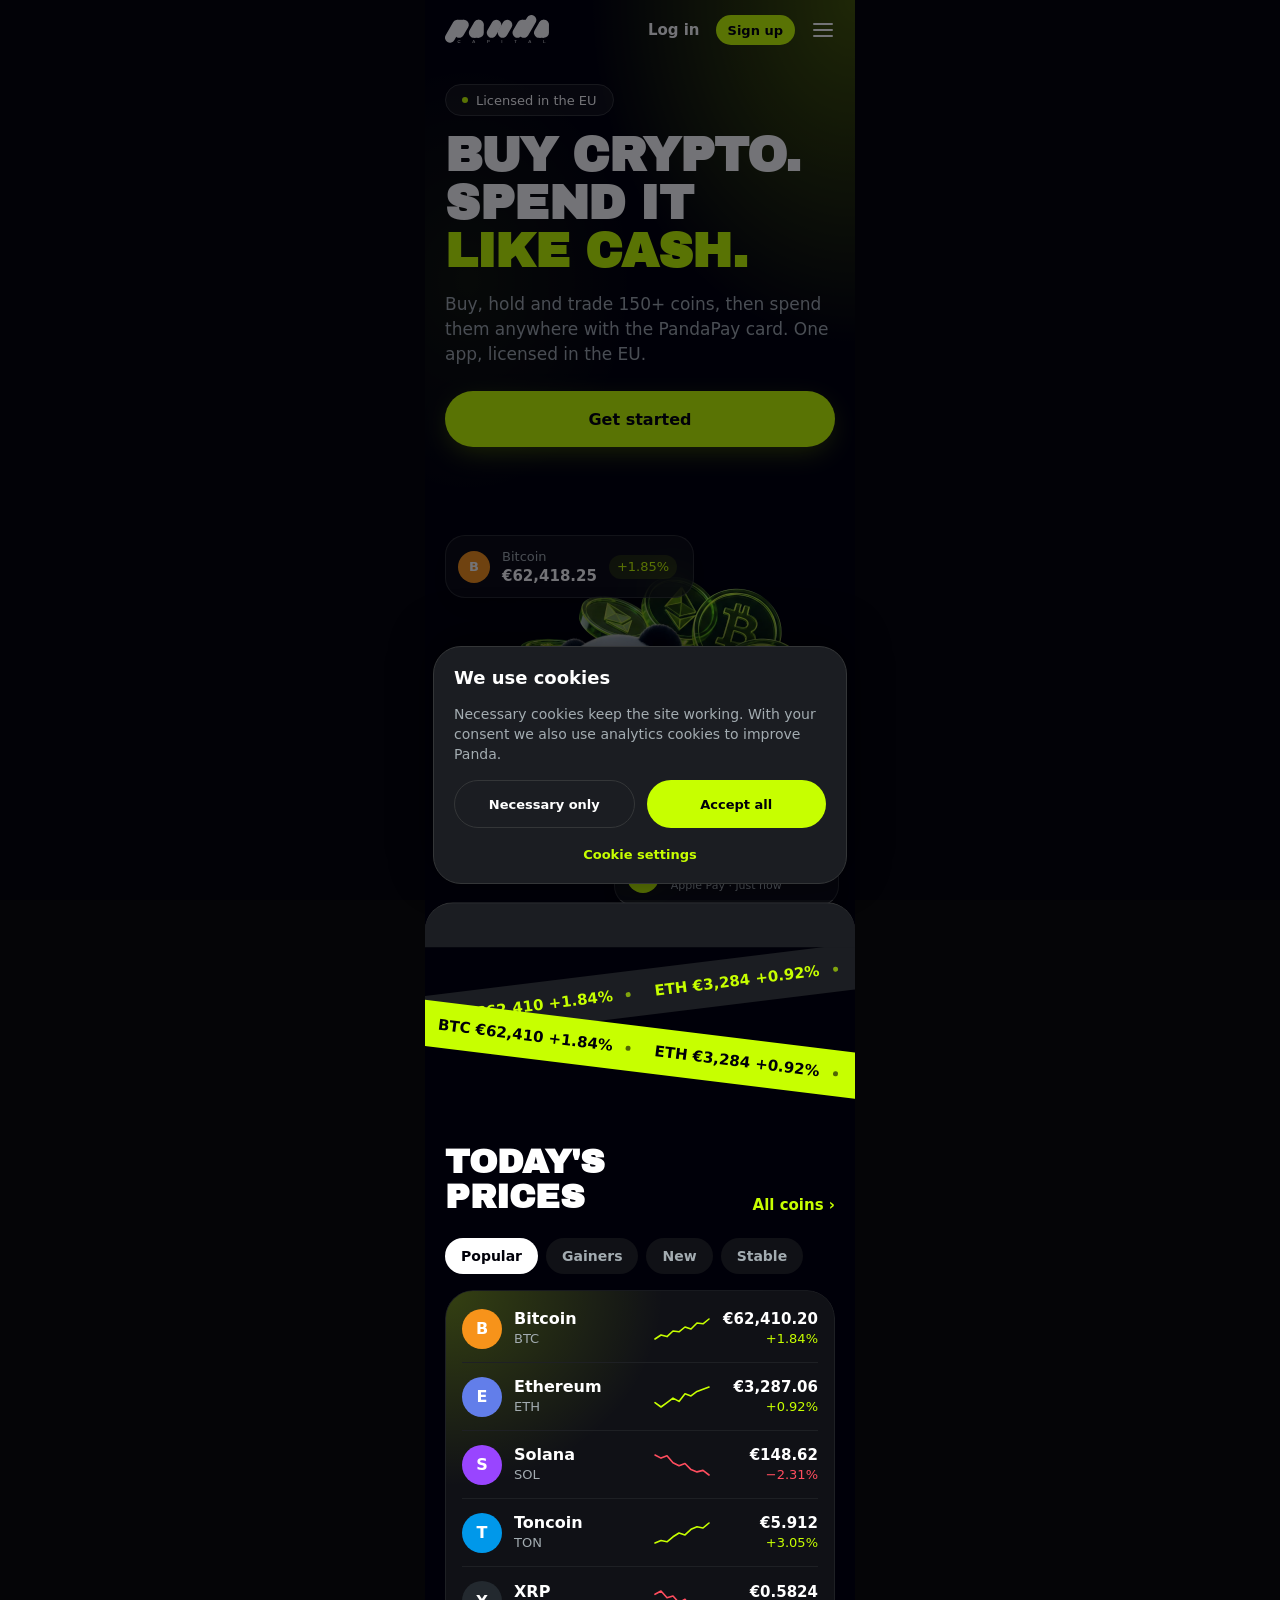
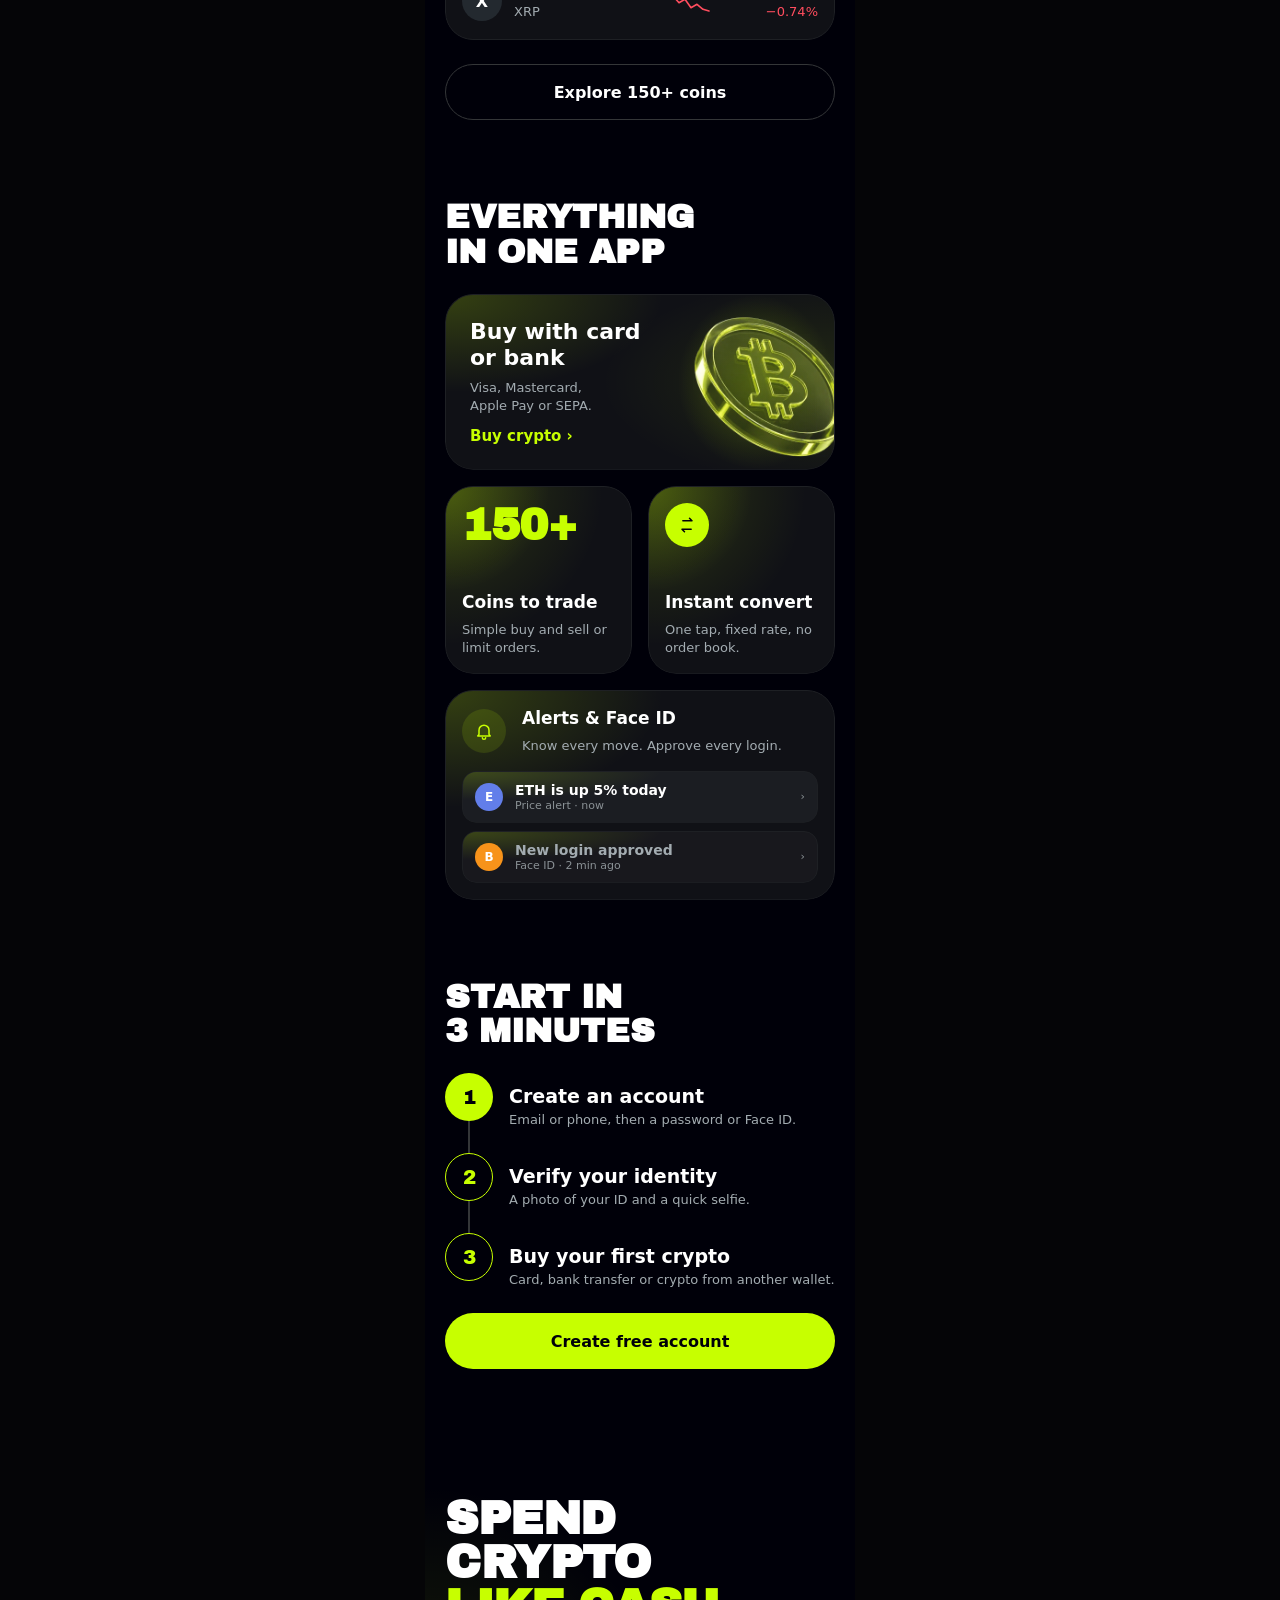
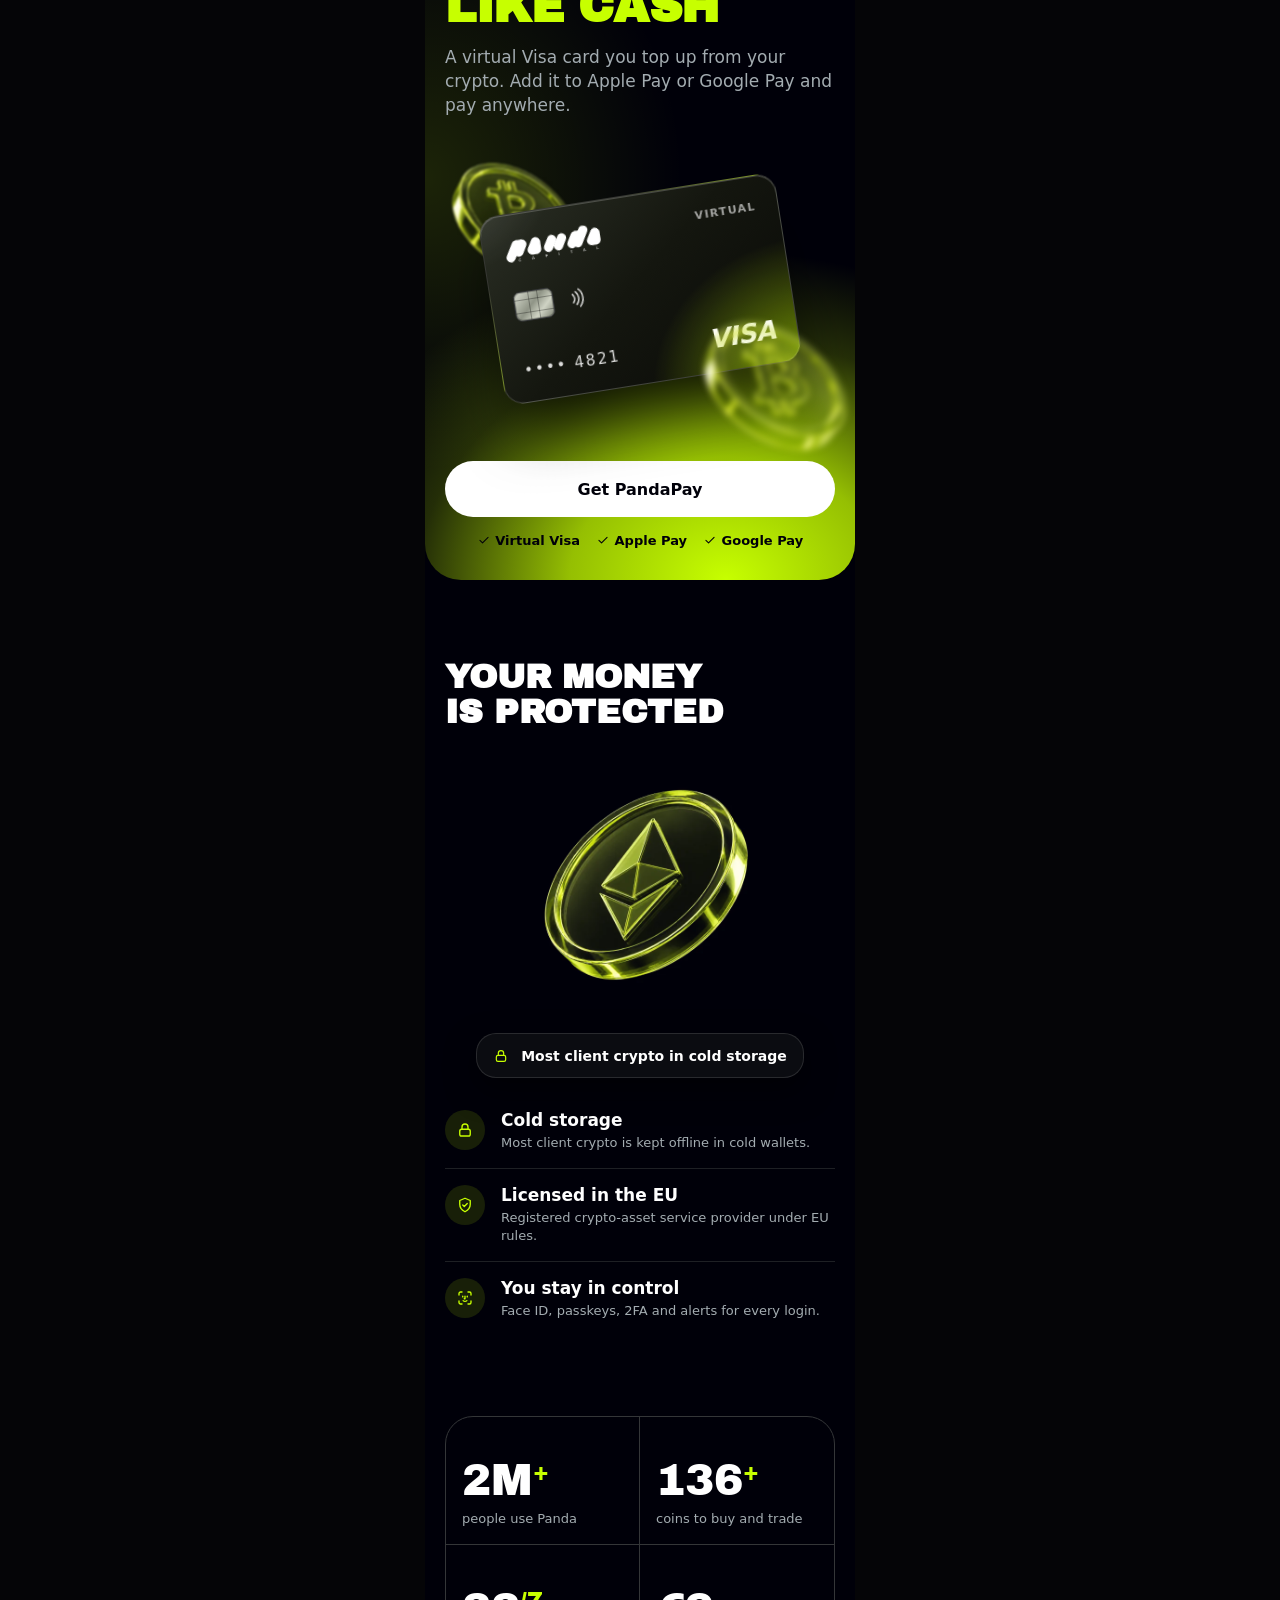
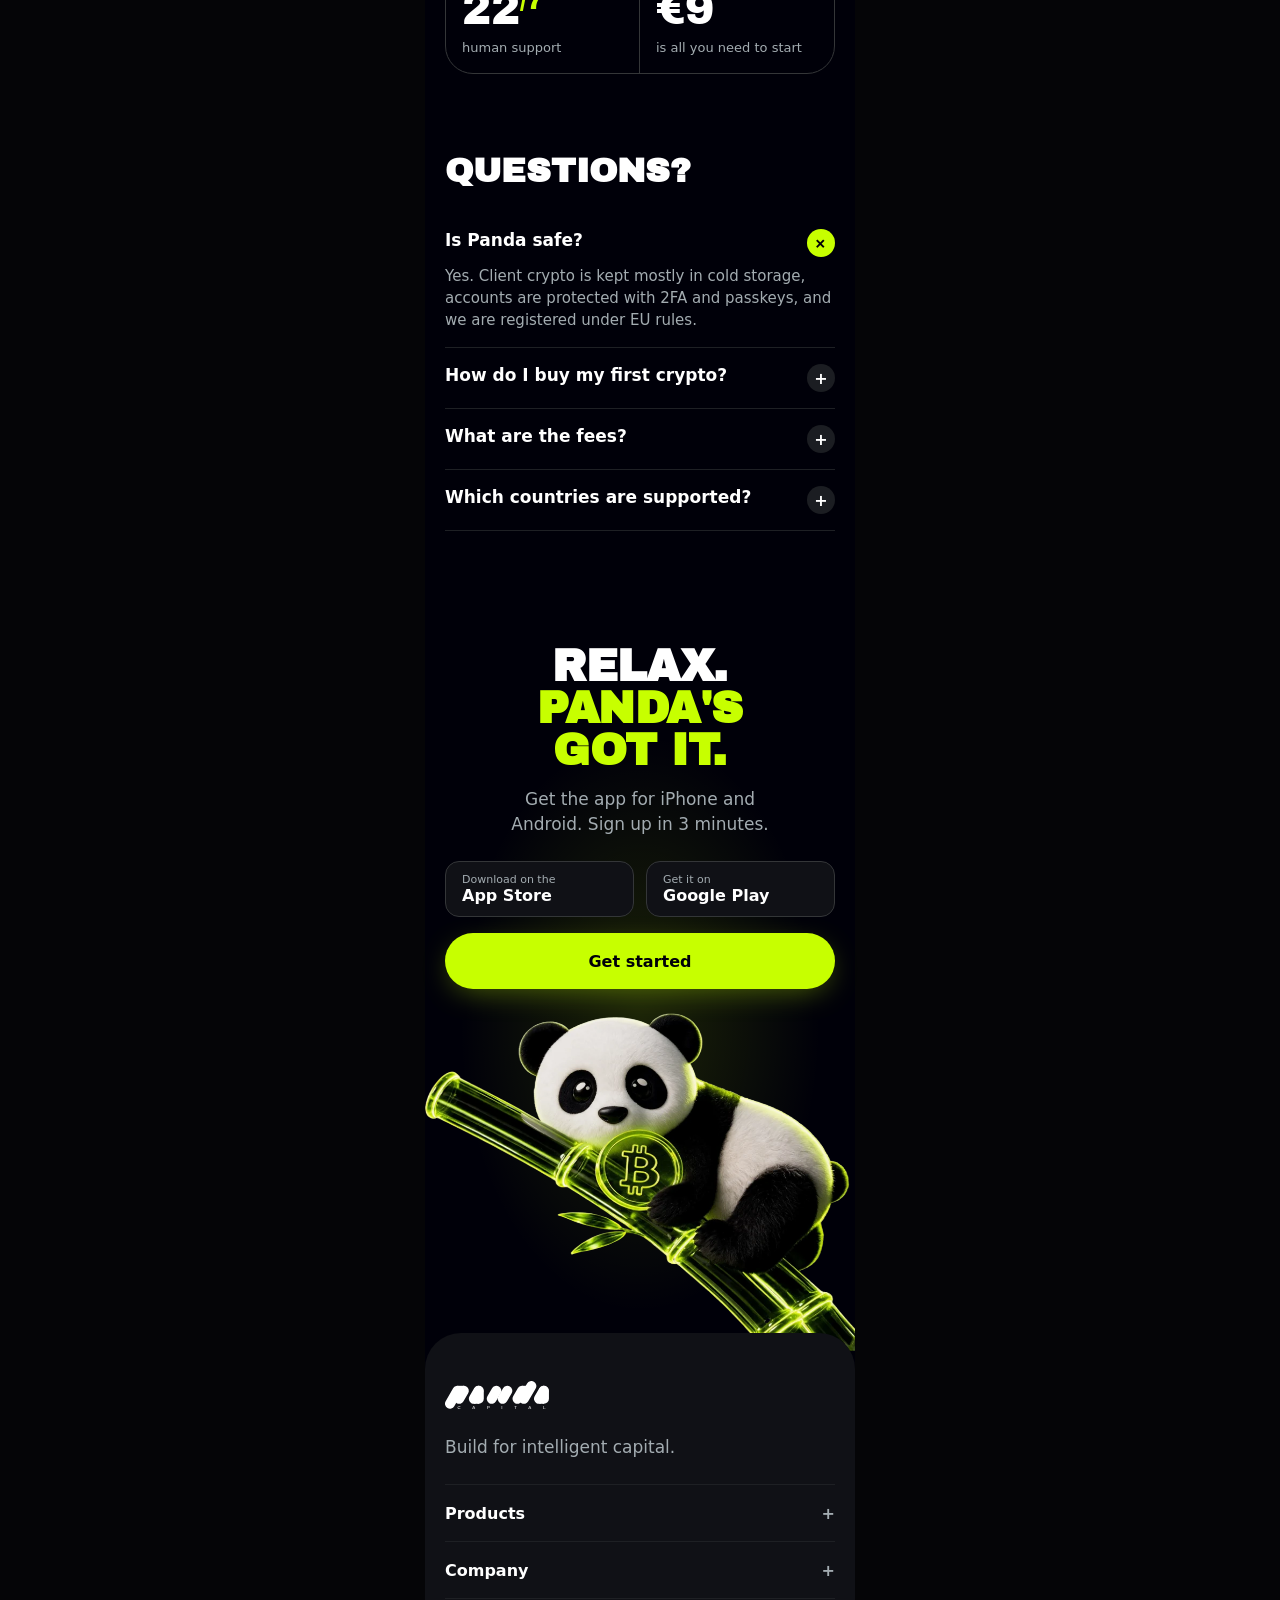
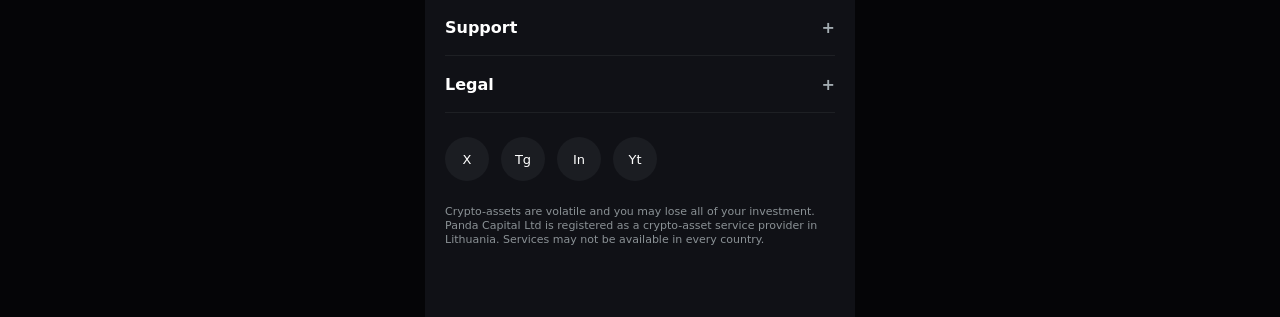
==== commit 7019cb03: "Remove arrow-in-circle icons from buttons Co-Authored-By: Claude Opus 5.5 <noreply@anthropic.com>" ====
--- a/index.html
+++ b/index.html
@@ -452,7 +452,7 @@
     <h1 class="disp">Buy crypto.<br>Spend it<br><span class="lime">like cash.</span></h1>
     <p class="lede">Buy, hold and trade 150+ coins, then spend them anywhere with the PandaPay card. One app, licensed in the EU.</p>
     <div>
-      <a class="btn lime shine" href="#/signup">Get started <span class="arr">→</span></a>
+      <a class="btn lime shine" href="#/signup">Get started</a>
     </div>
   </section>
   <div class="hero-vis">
@@ -467,7 +467,7 @@
     <div style="display:flex;justify-content:space-between;align-items:flex-end"><div class="title-block"><h2 class="h2">Today's<br>prices</h2></div><a class="link" href="#/markets">All coins ›</a></div>
     <div class="seg" data-seg><button class="on">Popular</button><button>Gainers</button><button>New</button><button>Stable</button></div>
     <div class="card mcard" data-markets="5"></div>
-    <a class="btn ghost" href="#/markets">Explore 150+ coins <span class="arr">→</span></a>
+    <a class="btn ghost" href="#/markets">Explore 150+ coins</a>
   </section>
 
   <section class="sec">
@@ -496,7 +496,7 @@
       <div class="st"><div class="num"><i>2</i></div><div class="tx"><b>Verify your identity</b><p class="cap">A photo of your ID and a quick selfie.</p></div></div>
       <div class="st"><div class="num"><i>3</i></div><div class="tx"><b>Buy your first crypto</b><p class="cap">Card, bank transfer or crypto from another wallet.</p></div></div>
     </div>
-    <a class="btn lime" href="#/signup">Create free account <span class="arr">→</span></a>
+    <a class="btn lime" href="#/signup">Create free account</a>
   </section>
 
   <section class="pp">
@@ -509,7 +509,7 @@
         <span class="num">•••• 4821</span><span class="visa">VISA</span></div></div>
       <img class="cn front" src="img/coin_alpha.webp" alt="">
     </div>
-    <a class="btn white" href="#/pandapay">Get PandaPay <span class="arr">→</span></a>
+    <a class="btn white" href="#/pandapay">Get PandaPay</a>
     <div class="checks"><span><i class="ico" data-i="check"></i> Virtual Visa</span><span><i class="ico" data-i="check"></i> Apple Pay</span><span><i class="ico" data-i="check"></i> Google Pay</span></div>
   </section>
 
@@ -550,7 +550,7 @@
     <h2 class="disp">Relax.<br><span class="lime">Panda's<br>got it.</span></h2>
     <p class="lede" style="max-width:300px;margin-left:auto;margin-right:auto">Get the app for iPhone and Android. Sign up in 3 minutes.</p>
     <div class="stores"><a class="store" href="#"><small>Download on the</small><b>App Store</b></a><a class="store" href="#"><small>Get it on</small><b>Google Play</b></a></div>
-    <a class="btn lime shine" href="#/signup">Get started <span class="arr">→</span></a>
+    <a class="btn lime shine" href="#/signup">Get started</a>
     <div class="final-vis"><img src="img/bamboo.webp" alt="Panda on a glass bamboo"></div>
   </section>
   <div data-foot style="margin-top:-64px"></div>
@@ -602,7 +602,7 @@
     <div class="widget" style="box-shadow:none">
       <div class="field"><input value="1" inputmode="decimal" data-conv-btc><span class="cur"><span class="coin" style="width:22px;height:22px;background:#F7931A;font-size:10px">B</span>BTC</span></div>
       <div class="field" style="margin-top:10px"><input value="62,410.20" readonly data-conv-eur><span class="cur" style="padding:0 12px">EUR</span></div>
-      <a class="btn lime" href="#/buy">Buy Bitcoin <span class="arr">→</span></a>
+      <a class="btn lime" href="#/buy">Buy Bitcoin</a>
     </div>
   </section>
   <section class="sec" style="margin-top:var(--s8)">
@@ -632,7 +632,7 @@
       <div><div class="cap" style="margin-bottom:8px">You get</div><div class="field"><input value="0.003172" readonly data-get><span class="cur"><span class="coin" style="width:24px;height:24px;background:#F7931A;font-size:12px">B</span>BTC <i class="ico" data-i="chevd"></i></span></div></div>
       <div class="field" style="height:56px;border-radius:var(--r-l)"><div style="display:flex;gap:10px;align-items:center"><span style="width:32px;height:22px;border-radius:6px;background:#fff;color:#000;font-size:10px;font-weight:700;display:grid;place-items:center">Pay</span><div><div class="micro">Pay with</div><b style="font-size:15px">Card · Apple Pay</b></div></div><span class="cap"><i class="ico" data-i="chevd"></i></span></div>
       <div style="display:grid;gap:8px"><div style="display:flex;justify-content:space-between"><span class="micro" style="font-size:13px">Rate</span><b style="font-size:13px">1 BTC = €62,410.20</b></div><div style="display:flex;justify-content:space-between"><span class="micro" style="font-size:13px">Fee</span><b style="font-size:13px" data-fee>€2.00</b></div><div style="display:flex;justify-content:space-between"><span class="micro" style="font-size:13px">Arrives</span><b style="font-size:13px">Instantly</b></div></div>
-      <a class="btn lime shine" href="#/signup" data-buy>Buy BTC <span class="arr">→</span></a>
+      <a class="btn lime shine" href="#/signup" data-buy>Buy BTC</a>
       <p class="micro" style="text-align:center"><i class="ico" data-i="lock"></i> You'll log in or sign up before paying</p>
     </div>
   </section>
@@ -668,7 +668,7 @@
         <span class="num">•••• 4821</span><span class="visa">VISA</span></div></div>
       <img class="cn front" src="img/coin_alpha.webp" alt="">
     </div>
-    <a class="btn white" href="#/signup">Get PandaPay <span class="arr">→</span></a>
+    <a class="btn white" href="#/signup">Get PandaPay</a>
     <div class="checks"><span><i class="ico" data-i="check"></i> Virtual Visa</span><span><i class="ico" data-i="check"></i> Apple Pay</span><span><i class="ico" data-i="check"></i> Google Pay</span></div>
   </section>
   <section class="sec" style="margin-top:var(--s8)">
@@ -726,7 +726,7 @@
     </div></section>
   <section class="sec" style="margin-top:var(--s7)"><b style="font-size:20px">Popular articles</b>
     <div><a class="arow" href="#/article">How to verify your identity<span class="micro">›</span></a><a class="arow" href="#/article">How to deposit crypto<span class="micro">›</span></a><a class="arow" href="#/article">How to buy crypto with a card<span class="micro">›</span></a><a class="arow" href="#/article">I sent crypto on the wrong network<span class="micro">›</span></a><a class="arow" href="#/article">How to set up the authenticator app<span class="micro">›</span></a></div></section>
-  <section class="sec" style="margin-top:var(--s7)"><div class="card" style="padding:var(--s5)"><div style="display:flex;gap:10px;align-items:center"><div class="ic-circle" style="background:var(--lime);color:var(--on-accent)"><i class="ico" data-i="chat"></i></div><div><b style="font-size:18px">Still need help?</b><p class="cap">Chat with our team 24/7, in the app or here.</p></div></div><a class="btn lime" style="margin-top:16px" href="#">Chat with us <span class="arr">→</span></a></div></section>
+  <section class="sec" style="margin-top:var(--s7)"><div class="card" style="padding:var(--s5)"><div style="display:flex;gap:10px;align-items:center"><div class="ic-circle" style="background:var(--lime);color:var(--on-accent)"><i class="ico" data-i="chat"></i></div><div><b style="font-size:18px">Still need help?</b><p class="cap">Chat with our team 24/7, in the app or here.</p></div></div><a class="btn lime" style="margin-top:16px" href="#">Chat with us</a></div></section>
   <div data-foot></div>
 </main>
 
@@ -755,7 +755,7 @@
     <span class="chip" style="background:var(--lime-soft);border-color:var(--lime);color:var(--lime)"><i class="ico" data-i="gift"></i> New users · until 31 Dec 2026</span>
     <h1 class="disp" style="font-size:50px;line-height:48px">Start with<br>a <span class="lime">$3,000</span><br>bonus</h1>
     <p class="lede">Sign up, verify your identity and make your first deposit to unlock up to $3,000 in trading fee credits.</p>
-    <a class="btn lime shine" href="#/signup">Get bonus <span class="arr">→</span></a>
+    <a class="btn lime shine" href="#/signup">Get bonus</a>
     <img src="img/promo.webp" style="width:353px;margin:0 auto" alt="Panda with a pile of crypto coins">
   </section>
   <section class="sec" style="margin-top:var(--s7)">
@@ -794,7 +794,7 @@
     <h1 class="disp">Create<br><span class="lime">account</span></h1>
     <div class="trust"><span>3 minutes</span><span>EU licensed</span><span>From €10</span></div>
     <div class="inp" data-su-inp><label>Email or phone</label><div class="box"><input placeholder="alex@mail.com" autocomplete="email" data-su></div><div class="err-t" hidden data-su-err><i class="ico" data-i="info"></i> Enter a valid email or phone number</div></div>
-    <button class="btn lime shine" type="submit" data-su-btn>Continue <span class="arr">→</span></button>
+    <button class="btn lime shine" type="submit" data-su-btn>Continue</button>
     <div class="or">or</div>
     <div class="row2"><button type="button" class="btn dark" style="height:52px"><i class="ico" data-i="apple"></i> Apple</button><button type="button" class="btn dark" style="height:52px"><i class="ico" data-i="google"></i> Google</button></div>
     <p class="cap" style="text-align:center">Already have an account? <a class="lime" style="font-weight:600" href="#/login">Log in</a></p>
